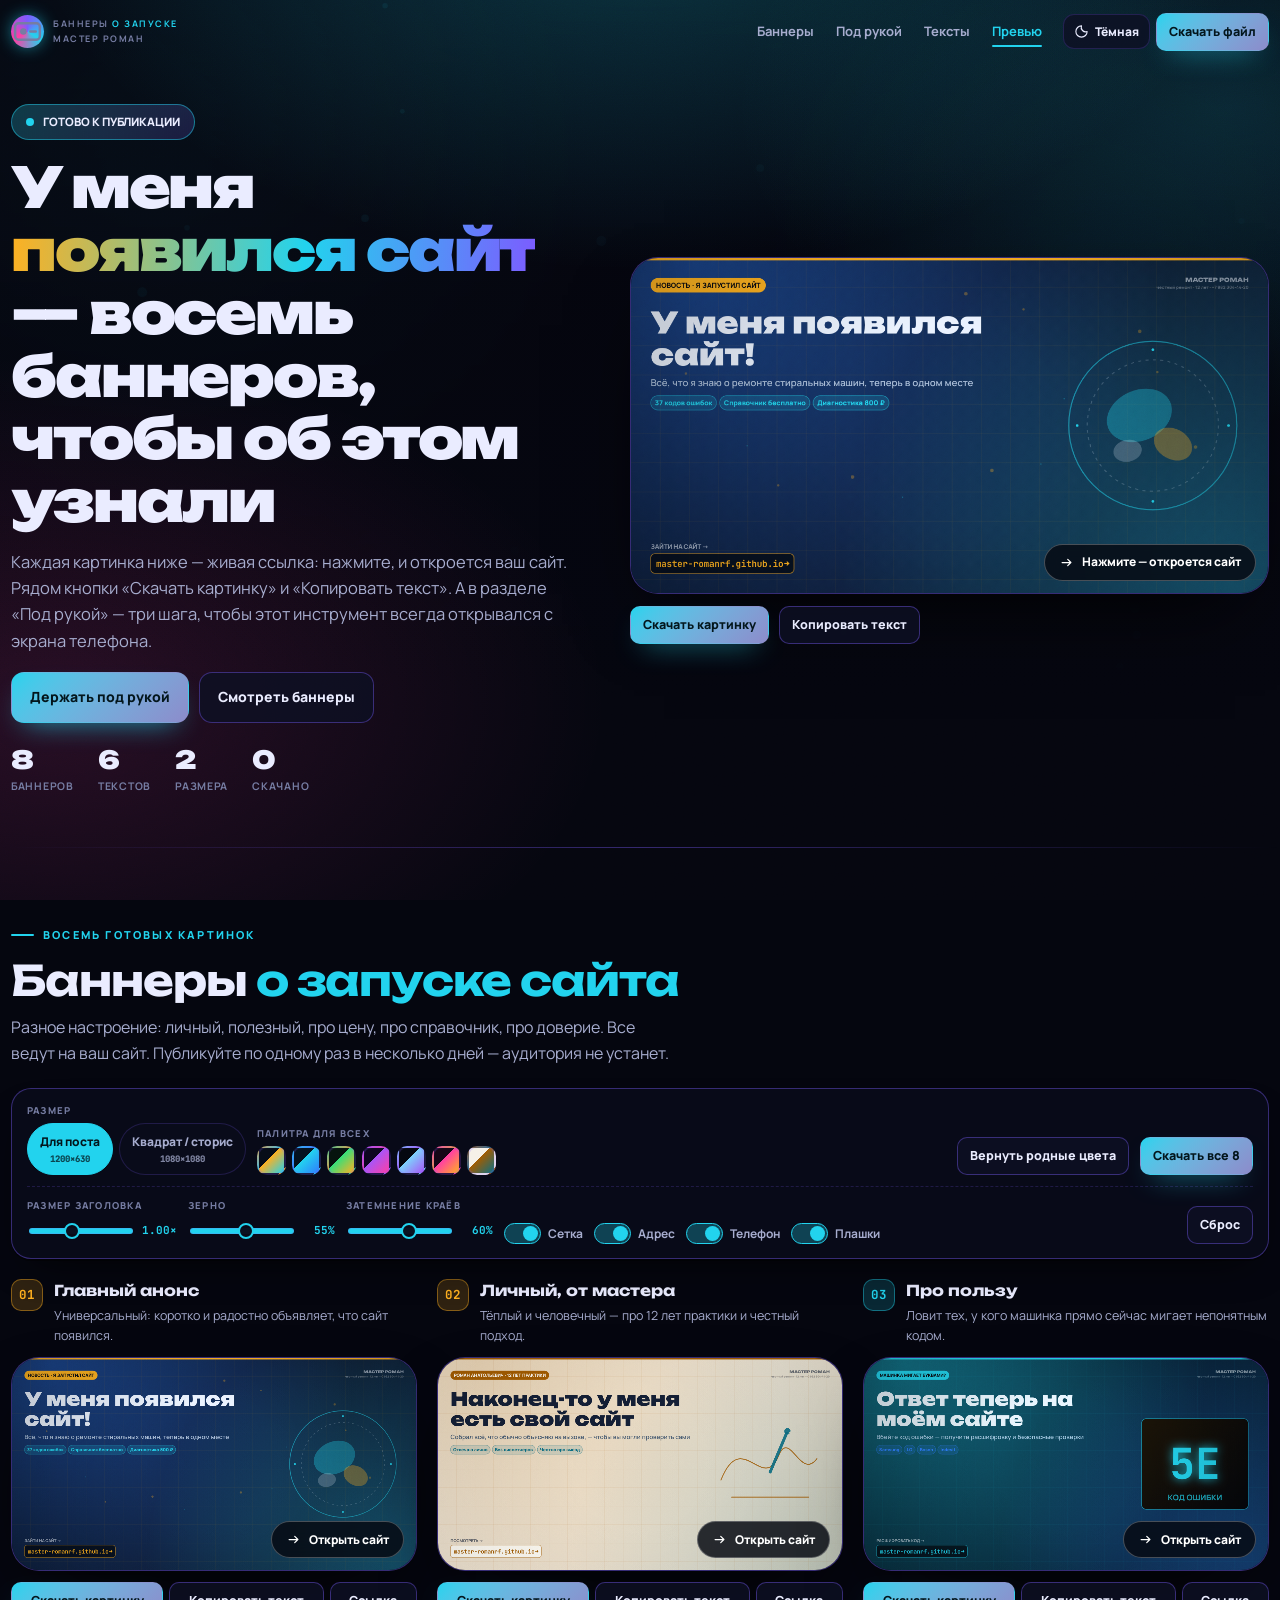
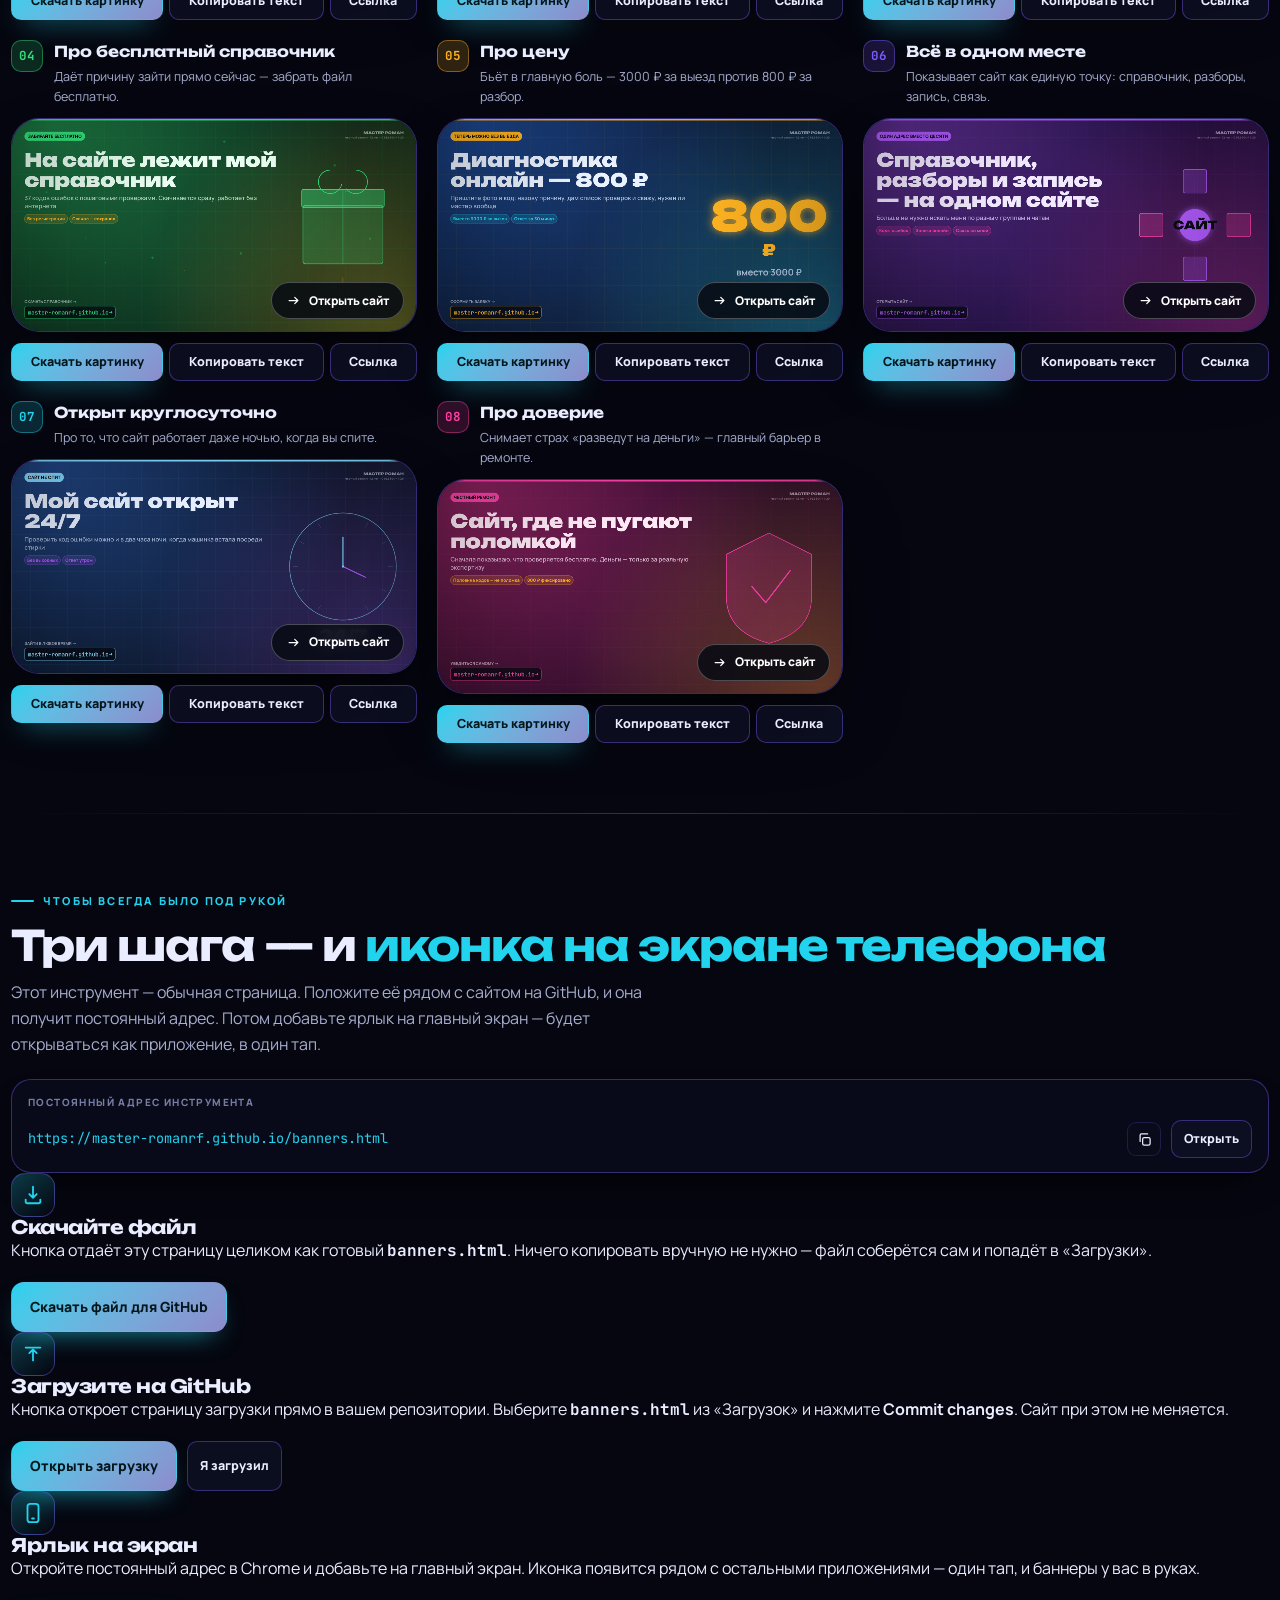
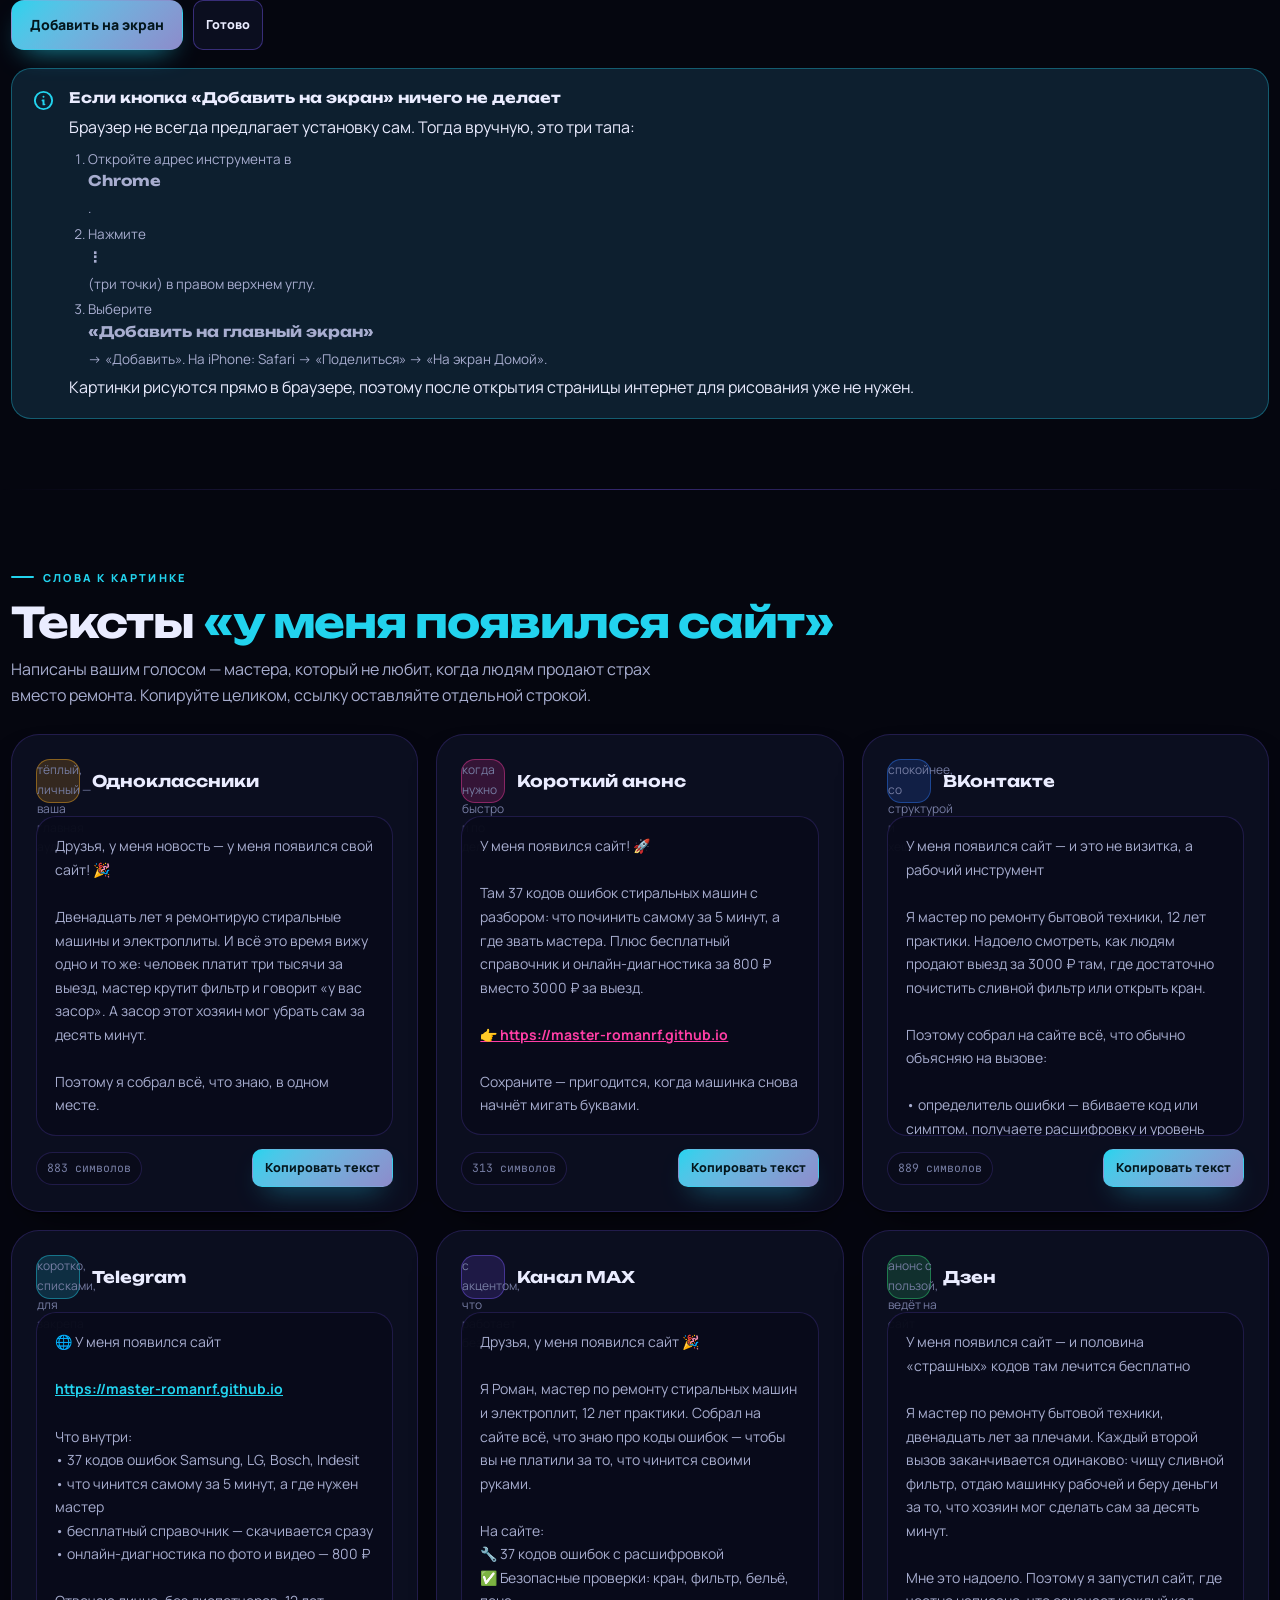
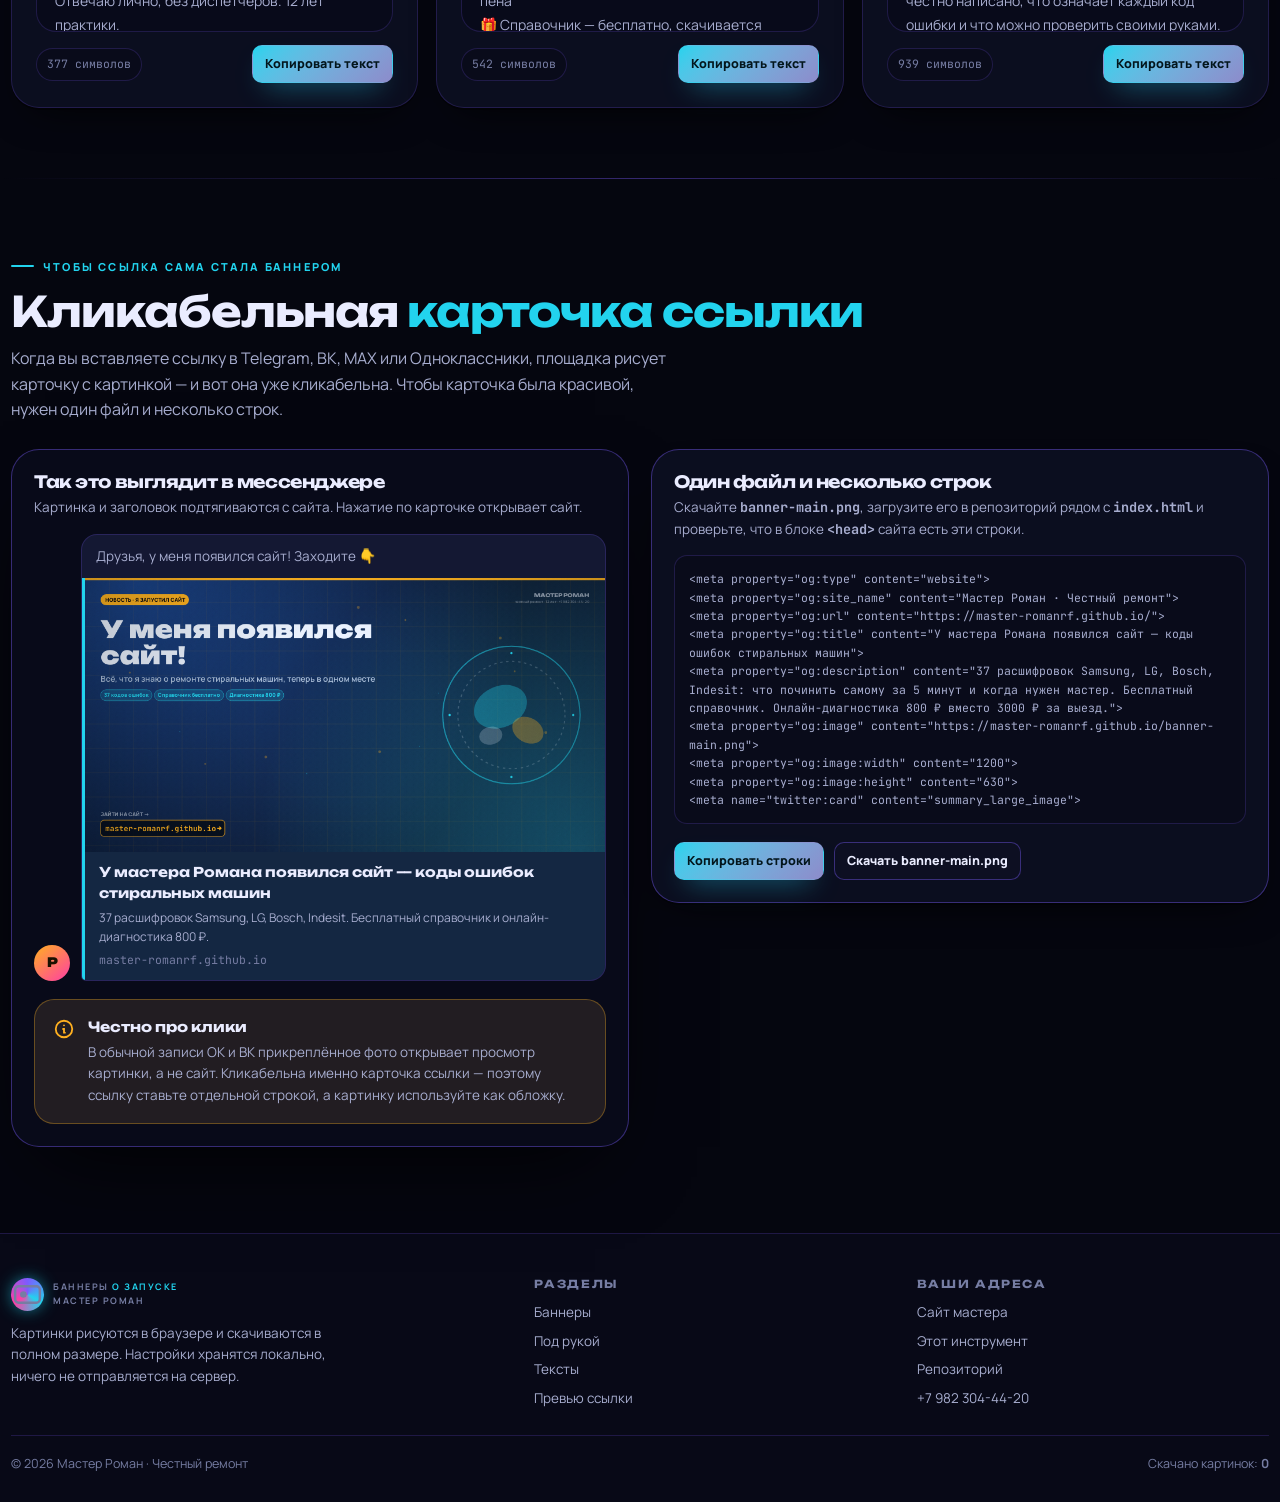
==== maksimka.html @ 8081b40f "Create maksimka.html" ====
<!doctype html>
<html lang="ru" data-theme="dark">
<head>
<meta charset="utf-8">
<meta name="viewport" content="width=device-width,initial-scale=1,viewport-fit=cover">
<title>Максимка · голосовой помощник</title>
<meta name="description" content="Максимка — голосовой помощник с живым шаром. Позовите по имени, задайте вопрос вслух и получите ответ голосом: погода, Wikipedia, расчёты, таймеры и заметки.">
<meta name="theme-color" content="#05060f">
<meta name="mobile-web-app-capable" content="yes">
<meta name="apple-mobile-web-app-capable" content="yes">
<meta name="apple-mobile-web-app-title" content="Максимка">
<link rel="apple-touch-icon" href="data:image/svg+xml,%3Csvg xmlns='http://www.w3.org/2000/svg' viewBox='0 0 180 180'%3E%3Crect width='180' height='180' rx='42' fill='%2305060f'/%3E%3Ccircle cx='90' cy='90' r='46' fill='%237c5cff'/%3E%3Ccircle cx='72' cy='74' r='24' fill='%2322d3ee' opacity='.85'/%3E%3Ccircle cx='108' cy='106' r='22' fill='%23ff3ea5' opacity='.8'/%3E%3C/svg%3E">
<link rel="icon" href="data:image/svg+xml,%3Csvg xmlns='http://www.w3.org/2000/svg' viewBox='0 0 32 32'%3E%3Crect width='32' height='32' rx='8' fill='%2305060f'/%3E%3Ccircle cx='16' cy='16' r='9' fill='%237c5cff'/%3E%3Ccircle cx='13' cy='13' r='4.4' fill='%2322d3ee'/%3E%3Ccircle cx='19.5' cy='19' r='4' fill='%23ff3ea5'/%3E%3C/svg%3E">
<link rel="preconnect" href="https://fonts.googleapis.com"><link rel="preconnect" href="https://fonts.gstatic.com" crossorigin>
<link href="https://fonts.googleapis.com/css2?family=Unbounded:wght@500;700;900&family=Manrope:wght@400;500;600;700;800&family=JetBrains+Mono:wght@400;700&display=swap" rel="stylesheet">
<style>
:root{
--void:#05060f;--deep:#090b1a;--panel:#0e1124;--panel2:#141833;--raise:#1c2145;
--violet:#7c5cff;--cyan:#22d3ee;--magenta:#ff3ea5;--green:#34e07a;--amber:#ffb020;--red:#ff4d5e;--blue:#2f7dff;
--warm:#f5efe6;--cool:#8b93b8;
--bg:var(--void);--bg2:var(--deep);--surface:rgba(14,17,36,.82);--surface2:rgba(9,11,26,.97);--scrim:rgba(3,4,12,.9);
--txt:#eaecff;--txt2:#a7adcf;--txt3:#767da3;--bd:rgba(124,92,255,.2);--bd2:rgba(124,92,255,.4);
--accent:var(--violet);--on:#f2eeff;--ok:var(--green);--warn:var(--amber);--danger:var(--red);--info:var(--cyan);
--nav:64px;--rm:14px;--rl:20px;--rx:28px;
--sh1:0 2px 0 rgba(0,0,0,.4),0 18px 42px -22px #000;--sh2:0 34px 84px -34px #000;
--dsp:'Unbounded','Trebuchet MS',system-ui,sans-serif;--body:'Manrope','Segoe UI',system-ui,sans-serif;--mono:'JetBrains Mono',Consolas,monospace}
[data-theme=light]{--bg:#f5efe6;--bg2:#ece5d8;--surface:rgba(255,253,249,.9);--surface2:#fffdf9;--scrim:rgba(28,20,10,.82);
--txt:#12142c;--txt2:#414766;--txt3:#6e7492;--bd:rgba(60,40,140,.16);--bd2:rgba(60,40,140,.3);
--violet:#5b34d6;--cyan:#067f96;--magenta:#c2168a;--green:#12793f;--amber:#a86400;--red:#c31f36;--blue:#1257d6;--on:#fffdf9;
--sh1:0 2px 0 rgba(120,100,70,.16),0 16px 34px -24px rgba(60,45,25,.5);--sh2:0 28px 68px -34px rgba(60,45,25,.55)}
body[data-zone=amber]{--accent:var(--amber)}body[data-zone=cyan]{--accent:var(--cyan)}
body[data-zone=green]{--accent:var(--green)}body[data-zone=violet]{--accent:var(--violet)}
[data-theme=dark] body[data-zone=cyan]{--on:#03161c}[data-theme=dark] body[data-zone=green]{--on:#04170c}
[data-theme=dark] body[data-zone=violet]{--on:#f5f0ff}
*{box-sizing:border-box}html{-webkit-text-size-adjust:100%}
body{margin:0;background:var(--bg);color:var(--txt);font-family:var(--body);font-size:16px;line-height:1.6;overflow-x:hidden;transition:background .5s,color .35s;scrollbar-color:var(--accent) var(--bg2);scrollbar-width:thin}
body.lock{overflow:hidden}
::selection{background:var(--accent);color:var(--on)}
::-webkit-scrollbar{width:11px;height:11px}::-webkit-scrollbar-track{background:var(--bg2);border-left:1px solid var(--bd)}
::-webkit-scrollbar-thumb{background:linear-gradient(180deg,var(--accent),var(--cyan));border:3px solid var(--bg2);border-radius:99px}
::-webkit-scrollbar-thumb:hover{background:linear-gradient(180deg,var(--magenta),var(--accent))}
h1,h2,h3,h4{font-family:var(--dsp);margin:0;line-height:1.12;letter-spacing:-.025em}p{margin:0}a{color:inherit}button{font:inherit;color:inherit}
:focus-visible{outline:3px solid var(--accent);outline-offset:3px;border-radius:6px}
.skip{position:absolute;left:-9999px;top:0;z-index:300;background:var(--accent);color:var(--on);padding:12px 18px;font-weight:800}.skip:focus{left:0}
#bg{position:fixed;inset:0;width:100%;height:100%;z-index:0;pointer-events:none}
.veil{position:fixed;inset:0;z-index:1;pointer-events:none;transition:background .9s;background:
radial-gradient(1000px 640px at 50% -14%,color-mix(in srgb,var(--accent) 26%,transparent),transparent 62%),
radial-gradient(820px 520px at 96% 12%,color-mix(in srgb,var(--cyan) 15%,transparent),transparent 60%),
radial-gradient(900px 560px at 4% 78%,color-mix(in srgb,var(--magenta) 14%,transparent),transparent 62%),
linear-gradient(180deg,color-mix(in srgb,var(--bg) 80%,transparent),var(--bg) 78%)}
.grain{position:fixed;inset:0;z-index:2;pointer-events:none;opacity:.3;mix-blend-mode:overlay;background-image:url("data:image/svg+xml,%3Csvg xmlns='http://www.w3.org/2000/svg' width='160' height='160'%3E%3Cfilter id='n'%3E%3CfeTurbulence type='fractalNoise' baseFrequency='.9' numOctaves='3'/%3E%3C/filter%3E%3Crect width='160' height='160' filter='url(%23n)' opacity='.5'/%3E%3C/svg%3E")}
[data-theme=light] .grain{opacity:.15;mix-blend-mode:multiply}
.shell{position:relative;z-index:3}
.nav{position:fixed;inset:0 0 auto;height:var(--nav);z-index:60;display:flex;align-items:center;border-bottom:1px solid transparent;transition:.35s}
.nav.stuck{background:color-mix(in srgb,var(--bg) 90%,transparent);backdrop-filter:blur(18px) saturate(150%);-webkit-backdrop-filter:blur(18px);border-bottom-color:var(--bd);box-shadow:0 14px 36px -30px #000}
.nav-in{width:min(1280px,100% - 22px);margin-inline:auto;display:flex;align-items:center;gap:11px}
.logo{display:flex;align-items:center;gap:9px;text-decoration:none;font-family:var(--dsp);font-weight:900;font-size:13.5px;white-space:nowrap}
.lmark{width:33px;height:33px;border-radius:50%;flex:0 0 auto;background:conic-gradient(from 0deg,var(--violet),var(--cyan),var(--magenta),var(--violet));box-shadow:0 0 18px -4px var(--accent);animation:spin 9s linear infinite}
@keyframes spin{to{transform:rotate(360deg)}}
.logo b{color:var(--accent);transition:color .4s}.logo span{display:block;font-family:var(--body);font-size:9px;letter-spacing:.17em;text-transform:uppercase;color:var(--txt3);font-weight:700}
.nlinks{display:flex;gap:2px;margin-left:auto}
.nlinks a{text-decoration:none;font-size:13px;font-weight:700;padding:8px 10px;border-radius:9px;color:var(--txt2);transition:.2s;position:relative}
.nlinks a:hover{color:var(--txt);background:color-mix(in srgb,var(--accent) 14%,transparent)}
.nlinks a.active{color:var(--accent)}
.nlinks a.active::after{content:"";position:absolute;left:10px;right:10px;bottom:3px;height:2px;background:var(--accent);border-radius:2px}
.ntools{display:flex;gap:6px;align-items:center}
.ibtn{display:inline-flex;align-items:center;gap:6px;height:35px;padding:0 10px;border-radius:11px;cursor:pointer;background:var(--surface);border:1px solid var(--bd);font-size:12px;font-weight:800;transition:.2s;white-space:nowrap}
.ibtn:hover{border-color:var(--accent);transform:translateY(-1px)}.ibtn svg{width:15px;height:15px}
.burger{display:none;width:38px;padding:0;justify-content:center}
.burger i{display:block;width:17px;height:2px;background:var(--txt);border-radius:2px;position:relative;transition:.25s}
.burger i::before,.burger i::after{content:"";position:absolute;left:0;width:17px;height:2px;background:var(--txt);border-radius:2px;transition:.25s}
.burger i::before{top:-6px}.burger i::after{top:6px}
.nav.open .burger i{background:transparent}.nav.open .burger i::before{transform:translateY(6px) rotate(45deg)}.nav.open .burger i::after{transform:translateY(-6px) rotate(-45deg)}
#prog{position:absolute;left:0;bottom:-1px;height:2px;width:100%;transform:scaleX(0);transform-origin:0 50%;background:linear-gradient(90deg,var(--violet),var(--cyan),var(--green),var(--amber),var(--magenta))}
.wrap{width:min(1280px,100% - 22px);margin-inline:auto}
section{scroll-margin-top:calc(var(--nav) + 12px);position:relative}.pad{padding:70px 0}
.eyebrow{display:inline-flex;align-items:center;gap:9px;font-size:11px;font-weight:800;letter-spacing:.2em;text-transform:uppercase;color:var(--accent);margin-bottom:13px}
.eyebrow::before{content:"";width:23px;height:2px;background:currentColor;border-radius:2px}
.h2{font-size:clamp(25px,3.9vw,42px)}.h2 em{font-style:normal;color:var(--accent)}
.sub{color:var(--txt2);max-width:66ch;margin-top:11px}
.rule{height:1px;background:linear-gradient(90deg,transparent,var(--bd2),transparent)}
.muted{color:var(--txt2)}.small{font-size:13.5px}.tiny{font-size:12px}.mono{font-family:var(--mono)}
.rv{opacity:0;transform:translateY(22px);transition:opacity .7s cubic-bezier(.2,.7,.2,1) var(--d,0ms),transform .7s cubic-bezier(.2,.7,.2,1) var(--d,0ms)}.rv.shown{opacity:1;transform:none}
.btn{display:inline-flex;align-items:center;justify-content:center;gap:8px;padding:13px 18px;border-radius:13px;font-weight:800;font-size:14px;text-decoration:none;cursor:pointer;border:1px solid transparent;transition:.2s;position:relative;overflow:hidden}
.btn svg{width:16px;height:16px;flex:0 0 auto}
.btn.p{background:linear-gradient(135deg,var(--accent),color-mix(in srgb,var(--accent) 52%,var(--magenta)));color:var(--on);box-shadow:0 12px 28px -14px color-mix(in srgb,var(--accent) 80%,transparent)}
.btn.p:hover{transform:translateY(-2px)}
.btn.p::after{content:"";position:absolute;inset:0;background:linear-gradient(110deg,transparent 22%,rgba(255,255,255,.32),transparent 78%);transform:translateX(-120%)}
.btn.p:hover::after{transform:translateX(120%);transition:transform .7s}
.btn.g{background:var(--surface);border-color:var(--bd2);color:var(--txt)}
.btn.g:hover{border-color:var(--accent);color:var(--accent);transform:translateY(-2px)}
.btn.ok{background:color-mix(in srgb,var(--ok) 15%,transparent);border-color:color-mix(in srgb,var(--ok) 44%,transparent);color:var(--ok)}
.btn.dg{background:color-mix(in srgb,var(--danger) 12%,transparent);border-color:color-mix(in srgb,var(--danger) 40%,transparent);color:var(--danger)}
.btn.t{padding:8px 12px;font-size:12.5px;border-radius:10px}
.brow{display:flex;flex-wrap:wrap;gap:10px;margin-top:18px}
.hero{padding:calc(var(--nav) + 40px) 0 50px}
.spark{display:inline-flex;align-items:center;gap:9px;padding:8px 14px;border-radius:99px;font-size:11.5px;font-weight:800;
background:linear-gradient(120deg,color-mix(in srgb,var(--cyan) 24%,transparent),color-mix(in srgb,var(--violet) 18%,transparent));
border:1px solid color-mix(in srgb,var(--cyan) 48%,transparent);margin-bottom:16px}
.spark i{width:8px;height:8px;border-radius:99px;background:var(--cyan);animation:pulse 2.2s infinite}
@keyframes pulse{0%{box-shadow:0 0 0 0 color-mix(in srgb,var(--cyan) 55%,transparent)}70%{box-shadow:0 0 0 12px transparent}100%{box-shadow:0 0 0 0 transparent}}
h1{font-size:clamp(28px,4.9vw,56px);font-weight:900;letter-spacing:-.038em}
h1 .g{background:linear-gradient(94deg,var(--amber),var(--cyan) 56%,var(--violet));-webkit-background-clip:text;background-clip:text;color:transparent}
.hlead{margin-top:16px;font-size:16.5px;color:var(--txt2);max-width:58ch}
.hstats{display:flex;gap:24px;margin-top:24px;flex-wrap:wrap}
.hstat b{display:block;font-family:var(--dsp);font-size:25px;font-weight:900;line-height:1}
.hstat span{font-size:10.5px;color:var(--txt3);font-weight:700;letter-spacing:.07em;text-transform:uppercase}
.hero-grid{display:grid;grid-template-columns:.95fr 1.05fr;gap:40px;align-items:center}
.bframe{position:relative;border-radius:var(--rx);overflow:hidden;border:1px solid var(--bd2);box-shadow:var(--sh2);background:var(--bg2);line-height:0;cursor:pointer;transition:transform .4s cubic-bezier(.2,.7,.2,1),box-shadow .4s;display:block;width:100%;padding:0}
.bframe canvas{display:block;width:100%;height:auto}
.bframe:hover{transform:translateY(-5px);box-shadow:0 44px 96px -38px color-mix(in srgb,var(--c,var(--accent)) 70%,transparent)}
.bframe::after{content:"";position:absolute;inset:0;background:linear-gradient(120deg,transparent 30%,rgba(255,255,255,.13),transparent 70%);transform:translateX(-130%);pointer-events:none}
.bframe:hover::after{transform:translateX(130%);transition:transform 1s cubic-bezier(.2,.7,.2,1)}
.tap{position:absolute;right:12px;bottom:12px;display:inline-flex;align-items:center;gap:8px;padding:10px 14px;border-radius:99px;background:rgba(6,10,18,.84);border:1px solid rgba(255,255,255,.26);color:#fff;font-family:var(--body);font-size:12px;font-weight:800;line-height:1;backdrop-filter:blur(8px);z-index:2;pointer-events:none}
.tap svg{width:15px;height:15px}
.env{display:flex;gap:13px;align-items:flex-start;margin-top:20px;padding:16px 18px;border-radius:var(--rl);
background:color-mix(in srgb,var(--info) 9%,var(--surface));border:1px solid color-mix(in srgb,var(--info) 34%,transparent)}
.env svg{width:22px;height:22px;color:var(--info);flex:0 0 auto;margin-top:2px}
.env b{display:block;font-family:var(--dsp);font-size:14px;margin-bottom:4px}
.env p{font-size:13px;color:var(--txt2)}
/* PANEL */
.panel{position:sticky;top:calc(var(--nav) + 8px);z-index:25;margin-top:22px;padding:14px 15px;border-radius:var(--rl);
background:color-mix(in srgb,var(--surface2) 95%,transparent);backdrop-filter:blur(16px);-webkit-backdrop-filter:blur(16px);border:1px solid var(--bd2);box-shadow:var(--sh1)}
.prow{display:flex;gap:11px;flex-wrap:wrap;align-items:flex-end}
.prow+.prow{margin-top:11px;padding-top:11px;border-top:1px dashed var(--bd)}
.fld{display:flex;flex-direction:column;gap:5px;min-width:0}
.fld>label{font-size:9.5px;font-weight:800;letter-spacing:.13em;text-transform:uppercase;color:var(--txt3)}
.chips{display:flex;gap:6px;flex-wrap:wrap}
.chip{padding:8px 12px;border-radius:99px;background:var(--bg2);border:1px solid var(--bd);color:var(--txt2);font-size:12px;font-weight:800;cursor:pointer;transition:.2s;white-space:nowrap}
.chip:hover{border-color:var(--accent);color:var(--txt)}
.chip.on{background:var(--accent);border-color:var(--accent);color:var(--on)}
.chip small{display:block;font-family:var(--mono);font-size:9px;opacity:.75}
.pal{width:29px;height:29px;border-radius:10px;border:2px solid var(--bd);cursor:pointer;transition:.2s}
.pal:hover{transform:translateY(-2px)}.pal.on{border-color:var(--txt);box-shadow:0 0 0 3px color-mix(in srgb,var(--accent) 32%,transparent)}
input[type=range]{-webkit-appearance:none;appearance:none;width:104px;height:22px;background:transparent;cursor:pointer}
input[type=range]::-webkit-slider-runnable-track{height:6px;border-radius:99px;background:linear-gradient(90deg,var(--accent),var(--cyan));border:1px solid var(--bd)}
input[type=range]::-webkit-slider-thumb{-webkit-appearance:none;width:16px;height:16px;margin-top:-6px;border-radius:99px;background:var(--surface2);border:2px solid var(--accent)}
input[type=range]::-moz-range-track{height:6px;border-radius:99px;background:linear-gradient(90deg,var(--accent),var(--cyan))}
input[type=range]::-moz-range-thumb{width:14px;height:14px;border-radius:99px;background:var(--surface2);border:2px solid var(--accent)}
.rwrap{display:flex;align-items:center;gap:7px}
.rval{font-family:var(--mono);font-size:11px;font-weight:700;color:var(--accent);min-width:32px;text-align:right}
.tgl{display:inline-flex;align-items:center;gap:7px;font-size:12px;font-weight:700;color:var(--txt2);cursor:pointer;user-select:none;white-space:nowrap}
.tgl input{position:absolute;opacity:0;width:0;height:0}
.track{width:37px;height:21px;border-radius:99px;background:var(--bg2);border:1px solid var(--bd2);position:relative;transition:.22s;flex:0 0 auto}
.track::after{content:"";position:absolute;top:2px;left:2px;width:15px;height:15px;border-radius:99px;background:var(--txt3);transition:.22s}
.tgl input:checked+.track{background:color-mix(in srgb,var(--accent) 28%,transparent);border-color:var(--accent)}
.tgl input:checked+.track::after{transform:translateX(16px);background:var(--accent)}
.tgl input:focus-visible+.track{outline:3px solid var(--accent);outline-offset:3px}
.sp{flex:1 1 auto}
.gal{display:grid;grid-template-columns:repeat(auto-fit,minmax(390px,1fr));gap:20px;margin-top:20px}
.gitem{display:flex;flex-direction:column;gap:11px;animation:gin .55s cubic-bezier(.2,.7,.2,1) both;animation-delay:calc(var(--i,0)*55ms)}
@keyframes gin{from{opacity:0;transform:translateY(18px)}to{opacity:1;transform:none}}
.gmeta{display:flex;align-items:flex-start;gap:11px}
.gnum{width:32px;height:32px;border-radius:10px;display:grid;place-items:center;flex:0 0 auto;font-family:var(--mono);font-size:12.5px;font-weight:700;background:color-mix(in srgb,var(--c) 17%,transparent);border:1px solid color-mix(in srgb,var(--c) 42%,transparent);color:var(--c)}
.gmeta b{font-family:var(--dsp);font-size:15px;display:block}
.gmeta p{font-size:12.5px;color:var(--txt2);margin-top:3px}
.gacts{display:flex;gap:6px;flex-wrap:wrap}.gacts .btn{flex:1 1 auto}
/* SAVE SECTION */
.ways{display:grid;grid-template-columns:repeat(3,1fr);gap:16px;margin-top:26px}
.way{position:relative;padding:24px;border-radius:var(--rx);background:var(--surface);border:1px solid var(--bd2);box-shadow:var(--sh1);overflow:hidden;display:flex;flex-direction:column;gap:11px}
.way::before{content:attr(data-n);position:absolute;right:-4px;top:-26px;font-family:var(--dsp);font-size:96px;font-weight:900;color:color-mix(in srgb,var(--accent) 12%,transparent);line-height:1}
.way.best{border-color:color-mix(in srgb,var(--ok) 48%,transparent);background:color-mix(in srgb,var(--ok) 7%,var(--surface))}
.sico{width:44px;height:44px;border-radius:14px;display:grid;place-items:center;position:relative;background:linear-gradient(145deg,color-mix(in srgb,var(--accent) 26%,transparent),transparent);border:1px solid var(--bd2);color:var(--accent)}
.way.best .sico{color:var(--ok);background:linear-gradient(145deg,color-mix(in srgb,var(--ok) 26%,transparent),transparent)}
.sico svg{width:22px;height:22px}
.way h3{font-size:17px;position:relative}
.way p{font-size:13.5px;color:var(--txt2);position:relative;flex:1}
.way .brow{margin-top:4px;position:relative}
.badge-best{position:absolute;top:14px;right:14px;font-size:9px;font-weight:800;letter-spacing:.1em;padding:4px 9px;border-radius:99px;background:var(--ok);color:#04170c;z-index:2}
.addr{display:flex;align-items:center;gap:10px;padding:14px 16px;border-radius:var(--rl);background:var(--surface2);border:1px solid var(--bd2);box-shadow:var(--sh1);margin-top:22px;flex-wrap:wrap}
.addr code{font-family:var(--mono);font-size:13.5px;color:var(--accent);flex:1 1 200px;word-break:break-all}
.addr .lbl{font-size:10px;font-weight:800;letter-spacing:.14em;text-transform:uppercase;color:var(--txt3);flex:0 0 100%}
.cp{width:34px;height:34px;border-radius:9px;display:grid;place-items:center;background:var(--bg2);border:1px solid var(--bd);cursor:pointer;flex:0 0 auto;transition:.2s}
.cp:hover{border-color:var(--accent);color:var(--accent)}.cp svg{width:15px;height:15px}
.installbox{margin-top:18px;padding:18px 20px;border-radius:var(--rl);background:color-mix(in srgb,var(--info) 8%,var(--surface));border:1px solid color-mix(in srgb,var(--info) 34%,transparent);display:flex;gap:14px;align-items:flex-start}
.installbox svg{width:23px;height:23px;color:var(--info);flex:0 0 auto;margin-top:2px}
.installbox b{display:block;font-family:var(--dsp);font-size:14.5px;margin-bottom:5px}
.installbox ol{margin:8px 0 0;padding-left:19px;font-size:13.5px;color:var(--txt2)}
.installbox li{margin-bottom:4px}
/* TEXTS */
.tgrid{display:grid;grid-template-columns:repeat(auto-fit,minmax(360px,1fr));gap:18px;margin-top:26px}
.tcard{padding:24px;border-radius:var(--rx);background:var(--surface);border:1px solid var(--bd);box-shadow:var(--sh1);display:flex;flex-direction:column;gap:13px;transition:.28s}
.tcard:hover{transform:translateY(-4px);border-color:var(--c)}
.thead{display:flex;align-items:center;gap:12px}
.tico{width:44px;height:44px;border-radius:14px;display:grid;place-items:center;flex:0 0 auto;background:color-mix(in srgb,var(--c) 17%,transparent);border:1px solid color-mix(in srgb,var(--c) 42%,transparent);color:var(--c)}
.tico svg{width:21px;height:21px}
.thead b{font-family:var(--dsp);font-size:16px;display:block}.thead span{font-size:12px;color:var(--txt3)}
.tbody{padding:17px 18px;border-radius:var(--rl);background:var(--surface2);border:1px solid var(--bd);font-size:14px;line-height:1.68;white-space:pre-wrap;color:var(--txt2);max-height:320px;overflow:auto;scrollbar-color:var(--c) var(--bg2)}
.tbody a{color:var(--c);font-weight:700;word-break:break-all}
.tfoot{display:flex;align-items:center;gap:8px;flex-wrap:wrap;margin-top:auto}
.cnt{font-family:var(--mono);font-size:11.5px;color:var(--txt3);padding:6px 10px;border-radius:99px;background:var(--bg2);border:1px solid var(--bd)}
.c-ok{--c:var(--amber)}.c-vk{--c:var(--blue)}.c-tg{--c:var(--cyan)}.c-mx{--c:var(--violet)}.c-dz{--c:var(--green)}.c-sh{--c:var(--magenta)}
.pgrid{display:grid;grid-template-columns:1fr 1fr;gap:22px;margin-top:26px;align-items:start}
.mock,.codebox{padding:22px;border-radius:var(--rx);background:var(--surface2);border:1px solid var(--bd2);box-shadow:var(--sh2)}
.codebox{background:var(--surface);box-shadow:var(--sh1)}
.mock h3,.codebox h3{font-size:17px;margin-bottom:6px}
.mock>p,.codebox>p{font-size:13.5px;color:var(--txt2);margin-bottom:15px}
.msg{display:flex;gap:11px;align-items:flex-end}
.mava{width:36px;height:36px;border-radius:50%;flex:0 0 auto;background:linear-gradient(140deg,var(--amber),var(--magenta));display:grid;place-items:center;font-family:var(--dsp);font-weight:900;font-size:13px;color:#1a1000}
.bubble{max-width:100%;border-radius:16px 16px 16px 5px;background:var(--panel2);border:1px solid var(--bd);overflow:hidden}
[data-theme=light] .bubble{background:#fff}
.btxt{padding:11px 14px;font-size:13.5px;color:var(--txt2)}
.lcard{display:block;text-decoration:none;border-left:3px solid var(--accent);background:color-mix(in srgb,var(--accent) 8%,transparent)}
.lcard canvas{display:block;width:100%;height:auto}
.lmeta{padding:10px 14px}
.lmeta b{display:block;font-size:13.5px;font-family:var(--dsp)}
.lmeta span{display:block;font-size:12px;color:var(--txt2);margin-top:3px}
.lmeta em{display:block;font-style:normal;font-size:11.5px;color:var(--txt3);margin-top:5px;font-family:var(--mono)}
pre{margin:0;background:var(--bg2);border:1px solid var(--bd);border-radius:13px;padding:14px;font-family:var(--mono);font-size:11.5px;color:var(--txt2);overflow:auto;max-height:280px;white-space:pre-wrap;word-break:break-word;scrollbar-color:var(--accent) var(--bg2)}
.note{margin-top:18px;padding:16px 18px;border-radius:var(--rl);display:flex;gap:13px;align-items:flex-start;font-size:13.5px;color:var(--txt2);background:color-mix(in srgb,var(--warn) 9%,var(--surface));border:1px solid color-mix(in srgb,var(--warn) 32%,transparent)}
.note svg{width:22px;height:22px;color:var(--warn);flex:0 0 auto;margin-top:2px}
.note b{color:var(--txt);display:block;margin-bottom:4px;font-family:var(--dsp);font-size:14px}
footer{border-top:1px solid var(--bd);background:color-mix(in srgb,var(--bg2) 80%,transparent);padding:44px 0 28px;margin-top:16px}
.fgrid{display:grid;grid-template-columns:1.4fr 1fr 1fr;gap:30px}
.fgrid h4{font-size:11px;letter-spacing:.15em;text-transform:uppercase;color:var(--txt3);margin-bottom:12px}
.fl{display:grid;gap:7px}.fl a{font-size:13.5px;color:var(--txt2);text-decoration:none;transition:.2s}.fl a:hover{color:var(--accent)}
.cbar{display:flex;justify-content:space-between;gap:14px;flex-wrap:wrap;margin-top:26px;padding-top:18px;border-top:1px solid var(--bd);font-size:12.5px;color:var(--txt3)}
#toasts{position:fixed;left:14px;right:14px;bottom:14px;z-index:160;display:grid;gap:8px;justify-items:center;pointer-events:none}
.toast{display:flex;align-items:center;gap:10px;padding:12px 15px;border-radius:13px;font-size:13px;font-weight:700;background:var(--surface2);border:1px solid var(--bd2);box-shadow:var(--sh2);opacity:0;transform:translateY(12px);transition:.3s cubic-bezier(.2,.8,.2,1);max-width:520px;pointer-events:auto}
.toast.in{opacity:1;transform:none}
.tdot{width:8px;height:8px;border-radius:99px;background:var(--ok);flex:0 0 auto;box-shadow:0 0 0 4px color-mix(in srgb,var(--ok) 20%,transparent)}
.tmsg{flex:1}
@media(max-width:1080px){.hero-grid,.pgrid{grid-template-columns:1fr}.hero-grid .bwrap{order:-1}.ways{grid-template-columns:1fr}.fgrid{grid-template-columns:1fr 1fr}}
@media(max-width:860px){.nlinks{position:fixed;top:var(--nav);left:0;right:0;flex-direction:column;gap:2px;padding:12px 14px 18px;background:color-mix(in srgb,var(--bg) 97%,transparent);backdrop-filter:blur(18px);border-bottom:1px solid var(--bd);transform:translateY(-130%);transition:transform .32s cubic-bezier(.2,.8,.2,1);max-height:calc(100vh - var(--nav));overflow:auto}
.nav.open .nlinks{transform:none}.nlinks a{padding:12px 13px;font-size:15px}.burger{display:inline-flex}.ntools .tl{display:none}.navcta{display:none}.pad{padding:56px 0}.gal{grid-template-columns:1fr}.fgrid{grid-template-columns:1fr}.panel{position:static}}
@media(max-width:520px){.tgrid{grid-template-columns:1fr}.btn{width:100%}.brow .btn,.gacts .btn,.tfoot .btn{width:auto}.gacts .btn{flex:1 1 44%}#toasts{left:12px;right:12px;max-width:none;justify-items:stretch}.hstats{gap:18px}.tap{opacity:1;transform:none;font-size:11.5px;padding:8px 12px}input[type=range]{width:96px}}
@media(prefers-reduced-motion:reduce){*,*::before,*::after{animation-duration:.001ms!important;transition-duration:.001ms!important}.rv{opacity:1;transform:none}.tap{opacity:1;transform:none}}
</style>
</head>
<body data-zone="amber">
<a class="skip" href="#gallery">Перейти к баннерам</a>
<canvas id="bg" aria-hidden="true"></canvas><div class="veil" aria-hidden="true"></div><div class="grain" aria-hidden="true"></div>
<div class="shell">
<header class="nav" id="nav"><div class="nav-in">
  <a class="logo" href="#top"><span class="lmark"><svg viewBox="0 0 24 24" fill="none"><rect x="3" y="6" width="18" height="12" rx="2.5" stroke="currentColor" stroke-width="1.8"/><circle cx="9" cy="12" r="2.4" fill="currentColor"/><path d="M14 12h4" stroke="currentColor" stroke-width="1.8" stroke-linecap="round"/></svg></span><span>Баннеры <b>о запуске</b><span>мастер роман</span></span></a>
  <nav class="nlinks" id="nlinks" aria-label="Разделы">
    <a href="#gallery">Баннеры</a><a href="#handy">Под рукой</a><a href="#texts">Тексты</a><a href="#preview">Превью</a>
  </nav>
  <div class="ntools">
    <button type="button" class="ibtn js-theme" aria-pressed="false"><svg viewBox="0 0 24 24" fill="none"><path d="M12 3a9 9 0 1 0 9 9 7 7 0 0 1-9-9Z" stroke="currentColor" stroke-width="1.8" stroke-linejoin="round"/></svg><span class="tl">Тёмная</span></button>
    <button type="button" class="btn p t navcta" id="selfTop">Скачать файл</button>
    <button type="button" class="ibtn burger" id="burger" aria-expanded="false" aria-controls="nlinks" aria-label="Меню"><i></i></button>
  </div>
</div><div id="prog"></div></header>

<main id="top">
<section class="hero" data-accent="amber"><div class="wrap hero-grid">
  <div>
    <span class="spark rv"><i></i>ГОТОВО К ПУБЛИКАЦИИ</span>
    <h1 class="rv">У меня <span class="g">появился сайт</span> — восемь баннеров, чтобы об этом узнали</h1>
    <p class="hlead rv">Каждая картинка ниже — живая ссылка: нажмите, и откроется ваш сайт. Рядом кнопки «Скачать картинку» и «Копировать текст». А в разделе «Под рукой» — три шага, чтобы этот инструмент всегда открывался с экрана телефона.</p>
    <div class="brow rv"><a class="btn p" href="#handy">Держать под рукой</a><a class="btn g" href="#gallery">Смотреть баннеры</a></div>
    <div class="hstats rv"><div class="hstat"><b>8</b><span>баннеров</span></div><div class="hstat"><b>6</b><span>текстов</span></div><div class="hstat"><b>2</b><span>размера</span></div><div class="hstat"><b id="dlStat">0</b><span>скачано</span></div></div>
  </div>
  <div class="bwrap rv">
    <a class="bframe" id="heroBanner" href="https://master-romanrf.github.io" target="_blank" rel="noopener" style="--c:var(--amber)" aria-label="Открыть сайт мастера Романа">
      <canvas id="heroCv" width="1200" height="630" role="img" aria-label="Баннер: У меня появился сайт"></canvas>
      <span class="tap"><svg viewBox="0 0 24 24" fill="none"><path d="M5 12h14m0 0-5-5m5 5-5 5" stroke="currentColor" stroke-width="2" stroke-linecap="round" stroke-linejoin="round"/></svg>Нажмите — откроется сайт</span>
    </a>
    <div class="brow" style="margin-top:12px"><button type="button" class="btn p t" id="heroDl">Скачать картинку</button><button type="button" class="btn g t" id="heroTx">Копировать текст</button></div>
  </div>
</div></section>

<div class="rule"></div>

<section id="gallery" class="pad" data-accent="cyan"><div class="wrap">
  <span class="eyebrow rv">Восемь готовых картинок</span>
  <h2 class="h2 rv">Баннеры <em>о запуске сайта</em></h2>
  <p class="sub rv">Разное настроение: личный, полезный, про цену, про справочник, про доверие. Все ведут на ваш сайт. Публикуйте по одному раз в несколько дней — аудитория не устанет.</p>
  <div class="panel rv" role="region" aria-label="Настройки картинок">
    <div class="prow">
      <div class="fld"><label>Размер</label><div class="chips" id="fmtChips"></div></div>
      <div class="fld"><label>Палитра для всех</label><div class="chips" id="palChips"></div></div>
      <span class="sp"></span>
      <button type="button" class="btn g t" id="palAuto">Вернуть родные цвета</button>
      <button type="button" class="btn p t" id="allBtn">Скачать все 8</button>
    </div>
    <div class="prow">
      <div class="fld"><label for="cScale">Размер заголовка</label><div class="rwrap"><input type="range" id="cScale" min="0.8" max="1.3" step="0.02"><span class="rval" id="cScaleV"></span></div></div>
      <div class="fld"><label for="cGrain">Зерно</label><div class="rwrap"><input type="range" id="cGrain" min="0" max="1" step="0.05"><span class="rval" id="cGrainV"></span></div></div>
      <div class="fld"><label for="cVig">Затемнение краёв</label><div class="rwrap"><input type="range" id="cVig" min="0" max="1" step="0.05"><span class="rval" id="cVigV"></span></div></div>
      <label class="tgl"><input type="checkbox" id="cGrid"><span class="track"></span>Сетка</label>
      <label class="tgl"><input type="checkbox" id="cUrl"><span class="track"></span>Адрес</label>
      <label class="tgl"><input type="checkbox" id="cPhone"><span class="track"></span>Телефон</label>
      <label class="tgl"><input type="checkbox" id="cChips"><span class="track"></span>Плашки</label>
      <span class="sp"></span>
      <button type="button" class="btn g t" id="resetCfg">Сброс</button>
    </div>
  </div>
  <div class="gal" id="gal"></div>
</div></section>

<div class="rule"></div>

<section id="handy" class="pad" data-accent="green"><div class="wrap">
  <span class="eyebrow rv">Чтобы всегда было под рукой</span>
  <h2 class="h2 rv">Три шага — и <em>иконка на экране телефона</em></h2>
  <p class="sub rv">Этот инструмент — обычная страница. Положите её рядом с сайтом на GitHub, и она получит постоянный адрес. Потом добавьте ярлык на главный экран — будет открываться как приложение, в один тап.</p>
  <div class="addr rv">
    <span class="lbl">Постоянный адрес инструмента</span>
    <code id="toolAddr">https://master-romanrf.github.io/banners.html</code>
    <button type="button" class="cp" id="copyAddr" aria-label="Скопировать адрес"><svg viewBox="0 0 24 24" fill="none"><rect x="9" y="9" width="12" height="12" rx="2.5" stroke="currentColor" stroke-width="2"/><path d="M5 15V5a2 2 0 0 1 2-2h10" stroke="currentColor" stroke-width="2" stroke-linecap="round"/></svg></button>
    <a class="btn g t" id="openAddr" href="https://master-romanrf.github.io/banners.html" target="_blank" rel="noopener">Открыть</a>
  </div>
  <div class="steps">
    <article class="step rv" data-n="1" id="step1">
      <span class="sico"><svg viewBox="0 0 24 24" fill="none"><path d="M12 3v12m0 0 4-4m-4 4-4-4" stroke="currentColor" stroke-width="2" stroke-linecap="round" stroke-linejoin="round"/><path d="M4 17v2a2 2 0 0 0 2 2h12a2 2 0 0 0 2-2v-2" stroke="currentColor" stroke-width="2" stroke-linecap="round"/></svg></span>
      <h3>Скачайте файл</h3>
      <p>Кнопка отдаёт эту страницу целиком как готовый <b class="mono">banners.html</b>. Ничего копировать вручную не нужно — файл соберётся сам и попадёт в «Загрузки».</p>
      <div class="brow"><button type="button" class="btn p" id="selfBtn">Скачать файл для GitHub</button></div>
    </article>
    <article class="step rv" data-n="2" id="step2">
      <span class="sico"><svg viewBox="0 0 24 24" fill="none"><path d="M12 19V7m0 0-4 4m4-4 4 4" stroke="currentColor" stroke-width="2" stroke-linecap="round" stroke-linejoin="round"/><path d="M4 5h16" stroke="currentColor" stroke-width="2" stroke-linecap="round"/></svg></span>
      <h3>Загрузите на GitHub</h3>
      <p>Кнопка откроет страницу загрузки прямо в вашем репозитории. Выберите <b class="mono">banners.html</b> из «Загрузок» и нажмите <b>Commit changes</b>. Сайт при этом не меняется.</p>
      <div class="brow"><a class="btn p" id="uploadBtn" href="https://github.com/master-romanrf/master-romanrf.github.io/upload/main" target="_blank" rel="noopener">Открыть загрузку</a><button type="button" class="btn g t" id="markUploaded">Я загрузил</button></div>
    </article>
    <article class="step rv" data-n="3" id="step3">
      <span class="sico"><svg viewBox="0 0 24 24" fill="none"><rect x="6" y="2" width="12" height="20" rx="3" stroke="currentColor" stroke-width="2"/><path d="M11 18h2" stroke="currentColor" stroke-width="2" stroke-linecap="round"/></svg></span>
      <h3>Ярлык на экран</h3>
      <p>Откройте постоянный адрес в Chrome и добавьте на главный экран. Иконка появится рядом с остальными приложениями — один тап, и баннеры у вас в руках.</p>
      <div class="brow"><button type="button" class="btn p" id="installBtn">Добавить на экран</button><button type="button" class="btn g t" id="markInstalled">Готово</button></div>
    </article>
  </div>
  <div class="installbox rv">
    <svg viewBox="0 0 24 24" fill="none"><circle cx="12" cy="12" r="9" stroke="currentColor" stroke-width="2"/><path d="M12 8h.01M11 12h1v4h1" stroke="currentColor" stroke-width="2" stroke-linecap="round"/></svg>
    <div><b>Если кнопка «Добавить на экран» ничего не делает</b>Браузер не всегда предлагает установку сам. Тогда вручную, это три тапа:
      <ol><li>Откройте адрес инструмента в <b>Chrome</b>.</li><li>Нажмите <b>⋮</b> (три точки) в правом верхнем углу.</li><li>Выберите <b>«Добавить на главный экран»</b> → «Добавить». На iPhone: Safari → «Поделиться» → «На экран Домой».</li></ol>
      Картинки рисуются прямо в браузере, поэтому после открытия страницы интернет для рисования уже не нужен.</div>
  </div>
</div></section>

<div class="rule"></div>

<section id="texts" class="pad" data-accent="violet"><div class="wrap">
  <span class="eyebrow rv">Слова к картинке</span>
  <h2 class="h2 rv">Тексты <em>«у меня появился сайт»</em></h2>
  <p class="sub rv">Написаны вашим голосом — мастера, который не любит, когда людям продают страх вместо ремонта. Копируйте целиком, ссылку оставляйте отдельной строкой.</p>
  <div class="tgrid" id="tgrid"></div>
</div></section>

<div class="rule"></div>

<section id="preview" class="pad" data-accent="cyan"><div class="wrap">
  <span class="eyebrow rv">Чтобы ссылка сама стала баннером</span>
  <h2 class="h2 rv">Кликабельная <em>карточка ссылки</em></h2>
  <p class="sub rv">Когда вы вставляете ссылку в Telegram, ВК, MAX или Одноклассники, площадка рисует карточку с картинкой — и вот она уже кликабельна. Чтобы карточка была красивой, нужен один файл и несколько строк.</p>
  <div class="pgrid">
    <div class="mock rv"><h3>Так это выглядит в мессенджере</h3><p>Картинка и заголовок подтягиваются с сайта. Нажатие по карточке открывает сайт.</p>
      <div class="msg"><span class="mava">Р</span><div class="bubble"><div class="btxt">Друзья, у меня появился сайт! Заходите 👇</div>
        <a class="lcard" href="https://master-romanrf.github.io" target="_blank" rel="noopener"><canvas id="pvCv" width="900" height="473" role="img" aria-label="Превью ссылки"></canvas>
        <div class="lmeta"><b>У мастера Романа появился сайт — коды ошибок стиральных машин</b><span>37 расшифровок Samsung, LG, Bosch, Indesit. Бесплатный справочник и онлайн-диагностика 800 ₽.</span><em>master-romanrf.github.io</em></div></a></div></div>
      <div class="note"><svg viewBox="0 0 24 24" fill="none"><circle cx="12" cy="12" r="9" stroke="currentColor" stroke-width="2"/><path d="M12 8h.01M11 12h1v4h1" stroke="currentColor" stroke-width="2" stroke-linecap="round"/></svg>
        <div><b>Честно про клики</b>В обычной записи ОК и ВК прикреплённое фото открывает просмотр картинки, а не сайт. Кликабельна именно карточка ссылки — поэтому ссылку ставьте отдельной строкой, а картинку используйте как обложку.</div></div>
    </div>
    <div class="codebox rv"><h3>Один файл и несколько строк</h3><p>Скачайте <b class="mono">banner-main.png</b>, загрузите его в репозиторий рядом с <b class="mono">index.html</b> и проверьте, что в блоке <b class="mono">&lt;head&gt;</b> сайта есть эти строки.</p>
      <pre id="ogCode"></pre>
      <div class="brow"><button type="button" class="btn p t" id="copyOg">Копировать строки</button><button type="button" class="btn g t" id="dlOg">Скачать banner-main.png</button></div>
    </div>
  </div>
</div></section>
</main>

<footer><div class="wrap">
  <div class="fgrid">
    <div><a class="logo" href="#top" style="margin-bottom:12px"><span class="lmark"><svg viewBox="0 0 24 24" fill="none"><rect x="3" y="6" width="18" height="12" rx="2.5" stroke="currentColor" stroke-width="1.8"/><circle cx="9" cy="12" r="2.4" fill="currentColor"/></svg></span><span>Баннеры <b>о запуске</b><span>мастер роман</span></span></a>
      <p class="small muted" style="max-width:44ch">Картинки рисуются в браузере и скачиваются в полном размере. Настройки хранятся локально, ничего не отправляется на сервер.</p></div>
    <div><h4>Разделы</h4><div class="fl"><a href="#gallery">Баннеры</a><a href="#handy">Под рукой</a><a href="#texts">Тексты</a><a href="#preview">Превью ссылки</a></div></div>
    <div><h4>Ваши адреса</h4><div class="fl">
      <a href="https://master-romanrf.github.io" target="_blank" rel="noopener">Сайт мастера</a>
      <a href="https://master-romanrf.github.io/banners.html" target="_blank" rel="noopener">Этот инструмент</a>
      <a href="https://github.com/master-romanrf/master-romanrf.github.io" target="_blank" rel="noopener">Репозиторий</a>
      <a href="tel:+79823044420">+7 982 304-44-20</a></div></div>
  </div>
  <div class="cbar"><span>© <span id="yr">2026</span> Мастер Роман · Честный ремонт</span><span>Скачано картинок: <b id="dlN">0</b></span></div>
</div></footer>
</div>
<div id="toasts" aria-live="polite"></div>

<script>
(function(){
"use strict";
var $=function(s,r){return (r||document).querySelector(s)};
var $$=function(s,r){return Array.prototype.slice.call((r||document).querySelectorAll(s))};
var LS={get:function(k,f){try{var v=localStorage.getItem('hb_'+k);return v?JSON.parse(v):f}catch(e){return f}},set:function(k,v){try{localStorage.setItem('hb_'+k,JSON.stringify(v))}catch(e){}}};
var reduced=matchMedia('(prefers-reduced-motion: reduce)').matches,root=document.documentElement;
var SITE='https://master-romanrf.github.io',HOST='master-romanrf.github.io',PHONE='+7 982 304-44-20';
var REPO='https://github.com/master-romanrf/master-romanrf.github.io',UPLOAD=REPO+'/upload/main',TOOL=SITE+'/banners.html';
var F={dsp:"'Unbounded','Trebuchet MS',sans-serif",body:"'Manrope','Segoe UI',sans-serif",mono:"'JetBrains Mono',Consolas,monospace"};
var PAL={
steel:{n:'Сталь',bg:'#070d18',bg2:'#132340',ink:'#eaf2ff',sub:'#a9bdd8',acc:'#ffb020',acc2:'#22d3ee',glow:'#2f7dff',dark:true},
ocean:{n:'Океан',bg:'#04121f',bg2:'#0b2b42',ink:'#e8f6ff',sub:'#9dc4dd',acc:'#22d3ee',acc2:'#2f7dff',glow:'#22d3ee',dark:true},
forest:{n:'Зелёный',bg:'#06140e',bg2:'#0f3323',ink:'#e9fff2',sub:'#a5cdb4',acc:'#34e07a',acc2:'#ffb020',glow:'#34e07a',dark:true},
violet:{n:'Фиолет',bg:'#0d0620',bg2:'#241249',ink:'#f1e9ff',sub:'#b9a5e0',acc:'#a855f7',acc2:'#ff3ea5',glow:'#a855f7',dark:true},
night:{n:'Ночь',bg:'#050810',bg2:'#101a30',ink:'#e6eeff',sub:'#9aaccb',acc:'#7dd3fc',acc2:'#a855f7',glow:'#3b82f6',dark:true},
berry:{n:'Ягодный',bg:'#160617',bg2:'#331033',ink:'#ffeaf6',sub:'#d3a9c6',acc:'#ff3ea5',acc2:'#ffb020',glow:'#ff3ea5',dark:true},
paper:{n:'Бумага',bg:'#f6f1e8',bg2:'#e6dac6',ink:'#141f36',sub:'#4c6076',acc:'#a35c00',acc2:'#0a6f85',glow:'#c07a1a',dark:false}};
var SIZES={wide:[1200,630],square:[1080,1080]};
var BANNERS=[
{id:'main',n:'Главный анонс',about:'Универсальный: коротко и радостно объявляет, что сайт появился.',pal:'steel',motif:'drum',css:'var(--amber)',file:'banner-main.png',
 badge:'НОВОСТЬ · Я ЗАПУСТИЛ САЙТ',title:'У меня появился сайт!',sub:'Всё, что я знаю о ремонте стиральных машин, теперь в одном месте',chips:['37 кодов ошибок','Справочник бесплатно','Диагностика 800 ₽'],cta:'ЗАЙТИ НА САЙТ'},
{id:'personal',n:'Личный, от мастера',about:'Тёплый и человечный — про 12 лет практики и честный подход.',pal:'paper',motif:'sign',css:'var(--amber)',file:'banner-personal.png',
 badge:'РОМАН АНАТОЛЬЕВИЧ · 12 ЛЕТ ПРАКТИКИ',title:'Наконец-то у меня есть свой сайт',sub:'Собрал всё, что обычно объясняю на вызове, — чтобы вы могли проверить сами',chips:['Отвечаю лично','Без диспетчеров','Честно про выезд'],cta:'ПОСМОТРЕТЬ'},
{id:'codes',n:'Про пользу',about:'Ловит тех, у кого машинка прямо сейчас мигает непонятным кодом.',pal:'ocean',motif:'led',css:'var(--cyan)',file:'banner-codes.png',
 badge:'МАШИНКА МИГАЕТ БУКВАМИ?',title:'Ответ теперь на моём сайте',sub:'Вбейте код ошибки — получите расшифровку и безопасные проверки',chips:['Samsung','LG','Bosch','Indesit'],cta:'РАСШИФРОВАТЬ КОД'},
{id:'gift',n:'Про бесплатный справочник',about:'Даёт причину зайти прямо сейчас — забрать файл бесплатно.',pal:'forest',motif:'gift',css:'var(--green)',file:'banner-gift.png',
 badge:'ЗАБИРАЙТЕ БЕСПЛАТНО',title:'На сайте лежит мой справочник',sub:'37 кодов ошибок с пошаговыми проверками. Скачивается сразу, работает без интернета',chips:['Без регистрации','Скачал — сохранил'],cta:'СКАЧАТЬ СПРАВОЧНИК'},
{id:'price',n:'Про цену',about:'Бьёт в главную боль — 3000 ₽ за выезд против 800 ₽ за разбор.',pal:'steel',motif:'price',css:'var(--amber)',file:'banner-price.png',
 badge:'ТЕПЕРЬ МОЖНО БЕЗ ВЫЕЗДА',title:'Диагностика онлайн — 800 ₽',sub:'Пришлите фото и код: назову причину, дам список проверок и скажу, нужен ли мастер вообще',chips:['Вместо 3000 ₽ за вызов','Ответ за 30 минут'],cta:'ОФОРМИТЬ ЗАЯВКУ'},
{id:'hub',n:'Всё в одном месте',about:'Показывает сайт как единую точку: справочник, разборы, запись, связь.',pal:'violet',motif:'hub',css:'var(--violet)',file:'banner-hub.png',
 badge:'ОДИН АДРЕС ВМЕСТО ДЕСЯТИ',title:'Справочник, разборы и запись — на одном сайте',sub:'Больше не нужно искать меня по разным группам и чатам',chips:['Коды ошибок','Заявка онлайн','Связь со мной'],cta:'ОТКРЫТЬ САЙТ'},
{id:'always',n:'Открыт круглосуточно',about:'Про то, что сайт работает даже ночью, когда вы спите.',pal:'night',motif:'clock',css:'var(--cyan)',file:'banner-always.png',
 badge:'САЙТ НЕ СПИТ',title:'Мой сайт открыт 24/7',sub:'Проверить код ошибки можно и в два часа ночи, когда машинка встала посреди стирки',chips:['Без выходных','Ответ утром'],cta:'ЗАЙТИ В ЛЮБОЕ ВРЕМЯ'},
{id:'trust',n:'Про доверие',about:'Снимает страх «разведут на деньги» — главный барьер в ремонте.',pal:'berry',motif:'shield',css:'var(--magenta)',file:'banner-trust.png',
 badge:'ЧЕСТНЫЙ РЕМОНТ',title:'Сайт, где не пугают поломкой',sub:'Сначала показываю, что проверяется бесплатно. Деньги — только за реальную экспертизу',chips:['Половина кодов — не поломка','800 ₽ фиксировано'],cta:'УБЕДИТЬСЯ САМОМУ'}];
var TEXTS=[
{id:'ok',cls:'c-ok',n:'Одноклассники',hint:'тёплый, личный — ваша главная аудитория',
icon:'<circle cx="12" cy="7" r="3.4" stroke="currentColor" stroke-width="1.9"/><path d="M6 13c3.6 2.6 8.4 2.6 12 0M9 20l3-4 3 4" stroke="currentColor" stroke-width="1.9" stroke-linecap="round" stroke-linejoin="round"/>',
text:'Друзья, у меня новость — у меня появился свой сайт! 🎉\n\nДвенадцать лет я ремонтирую стиральные машины и электроплиты. И всё это время вижу одно и то же: человек платит три тысячи за выезд, мастер крутит фильтр и говорит «у вас засор». А засор этот хозяин мог убрать сам за десять минут.\n\nПоэтому я собрал всё, что знаю, в одном месте.\n\nНа сайте:\n🔧 37 кодов ошибок Samsung, LG, Bosch и Indesit — что каждый значит\n✅ Что можно проверить самому за пять минут, а где реально нужен мастер\n🎁 Полный справочник — скачивается бесплатно, работает даже без интернета\n💬 Онлайн-диагностика по фото и видео — 800 ₽ вместо 3000 ₽ за выезд\n\nЗаходите, смотрите, сохраняйте себе:\n'+SITE+'\n\nИ поделитесь с тем, у кого стиралка «глючит» — сэкономите человеку нервы и деньги. 😉\n\nА какой код показывает ваша машинка? Напишите марку и код в комментариях — подскажу прямо здесь.'},
{id:'short',cls:'c-sh',n:'Короткий анонс',hint:'когда нужно быстро и по делу',
icon:'<path d="M13 2 4 14h7l-1 8 9-12h-7Z" stroke="currentColor" stroke-width="1.9" stroke-linejoin="round"/>',
text:'У меня появился сайт! 🚀\n\nТам 37 кодов ошибок стиральных машин с разбором: что починить самому за 5 минут, а где звать мастера. Плюс бесплатный справочник и онлайн-диагностика за 800 ₽ вместо 3000 ₽ за выезд.\n\n👉 '+SITE+'\n\nСохраните — пригодится, когда машинка снова начнёт мигать буквами.'},
{id:'vk',cls:'c-vk',n:'ВКонтакте',hint:'спокойнее, со структурой и хештегами',
icon:'<path d="M4 8c1.5 5 4.5 8 9 8h1v-3c1.5 0 2.8 1.2 3.5 3H20c-.6-2.2-2-3.6-3.3-4.2 1.3-.8 2.5-2.2 3-3.8h-2.4c-.6 1.4-1.7 2.7-3.3 3V8h-3v5c-1.7-.4-3.3-2.4-4-5Z" stroke="currentColor" stroke-width="1.7" stroke-linejoin="round"/>',
text:'У меня появился сайт — и это не визитка, а рабочий инструмент\n\nЯ мастер по ремонту бытовой техники, 12 лет практики. Надоело смотреть, как людям продают выезд за 3000 ₽ там, где достаточно почистить сливной фильтр или открыть кран.\n\nПоэтому собрал на сайте всё, что обычно объясняю на вызове:\n\n• определитель ошибки — вбиваете код или симптом, получаете расшифровку и уровень риска;\n• пошаговые чек-листы: что проверить самому при отключённом питании;\n• честная отметка, где самодеятельность опасна и нужен специалист;\n• бесплатный справочник на 37 кодов — скачивается сразу, работает офлайн;\n• онлайн-диагностика по фото и видео — 800 ₽ фиксированно.\n\nАдрес: '+SITE+'\n\nСначала показываю, что проверяется бесплатно. Деньги беру только за экспертизу — и если случай не мой, говорю прямо.\n\n#ремонтстиральныхмашин #кодыошибок #своимируками #бытоваятехника #мастерроман'},
{id:'tg',cls:'c-tg',n:'Telegram',hint:'коротко, списками, для закрепа',
icon:'<path d="m21 4-3 16-6-4-3 3v-5l9-8-11 6-4-2Z" stroke="currentColor" stroke-width="1.8" stroke-linejoin="round"/>',
text:'🌐 У меня появился сайт\n\n'+SITE+'\n\nЧто внутри:\n• 37 кодов ошибок Samsung, LG, Bosch, Indesit\n• что чинится самому за 5 минут, а где нужен мастер\n• бесплатный справочник — скачивается сразу\n• онлайн-диагностика по фото и видео — 800 ₽\n\nОтвечаю лично, без диспетчеров. 12 лет практики.\n\nСохраните ссылку — пригодится, когда машинка встанет посреди стирки.'},
{id:'mx',cls:'c-mx',n:'Канал MAX',hint:'с акцентом, что работает без VPN',
icon:'<path d="M4 19V5l8 8 8-8v14" stroke="currentColor" stroke-width="2.1" stroke-linecap="round" stroke-linejoin="round"/>',
text:'Друзья, у меня появился сайт 🎉\n\nЯ Роман, мастер по ремонту стиральных машин и электроплит, 12 лет практики. Собрал на сайте всё, что знаю про коды ошибок — чтобы вы не платили за то, что чинится своими руками.\n\nНа сайте:\n🔧 37 кодов ошибок с расшифровкой\n✅ Безопасные проверки: кран, фильтр, бельё, пена\n🎁 Справочник — бесплатно, скачивается сразу\n💬 Онлайн-диагностика по фото и видео — 800 ₽\n\nАдрес: '+SITE+'\n\nСайт открывается без VPN и прокси — как и этот канал. Заходите в любое время, он работает круглосуточно.'},
{id:'dz',cls:'c-dz',n:'Дзен',hint:'анонс с пользой, ведёт на сайт',
icon:'<path d="M12 3c1.6 5.4 3.6 7.4 9 9-5.4 1.6-7.4 3.6-9 9-1.6-5.4-3.6-7.4-9-9 5.4-1.6 7.4-3.6 9-9Z" stroke="currentColor" stroke-width="1.8" stroke-linejoin="round"/>',
text:'У меня появился сайт — и половина «страшных» кодов там лечится бесплатно\n\nЯ мастер по ремонту бытовой техники, двенадцать лет за плечами. Каждый второй вызов заканчивается одинаково: чищу сливной фильтр, отдаю машинку рабочей и беру деньги за то, что хозяин мог сделать сам за десять минут.\n\nМне это надоело. Поэтому я запустил сайт, где честно написано, что означает каждый код ошибки и что можно проверить своими руками.\n\nТам 37 расшифровок для Samsung, LG, Bosch и Indesit. По каждой — безопасные проверки при отключённом питании и отметка, где лезть самому нельзя: электрика, мотор, протечка.\n\nПолный справочник скачивается бесплатно и работает без интернета. А если проверка не помогла — делаю онлайн-диагностику по фото и видео за 800 рублей: называю причину, даю список проверок и честно говорю, нужен ли выезд.\n\nЗабирайте справочник:\n'+SITE+'\n\nКакой код у вас? Напишите марку и код в комментариях — разберу.'}];
var OG='<meta property="og:type" content="website">\n<meta property="og:site_name" content="Мастер Роман · Честный ремонт">\n<meta property="og:url" content="'+SITE+'/">\n<meta property="og:title" content="У мастера Романа появился сайт — коды ошибок стиральных машин">\n<meta property="og:description" content="37 расшифровок Samsung, LG, Bosch, Indesit: что починить самому за 5 минут и когда нужен мастер. Бесплатный справочник. Онлайн-диагностика 800 ₽ вместо 3000 ₽ за выезд.">\n<meta property="og:image" content="'+SITE+'/banner-main.png">\n<meta property="og:image:width" content="1200">\n<meta property="og:image:height" content="630">\n<meta name="twitter:card" content="summary_large_image">';

var DEF={fmt:'wide',pal:'auto',scale:1,grain:.55,vig:.6,grid:true,url:true,phone:true,chips:true};
var cfg=Object.assign({},DEF,LS.get('cfg',{}));
var dlN=LS.get('dl',0),flags=LS.get('flags',{uploaded:false,installed:false});
function save(){LS.set('cfg',cfg);LS.set('dl',dlN);LS.set('flags',flags)}

/* utils */
var tw=$('#toasts');
function toast(m){var el=document.createElement('div');el.className='toast';el.innerHTML='<span class="tdot"></span><span class="tmsg"></span>';
$('.tmsg',el).textContent=m;tw.appendChild(el);requestAnimationFrame(function(){el.classList.add('in')});
setTimeout(function(){el.classList.remove('in');setTimeout(function(){el.remove()},320)},3400)}
function copy(t,m){var ok=function(){toast(m||'Скопировано')};
var fb=function(){var a=document.createElement('textarea');a.value=t;a.style.cssText='position:fixed;opacity:0';document.body.appendChild(a);a.select();try{document.execCommand('copy');ok()}catch(e){toast('Скопируйте вручную')}a.remove()};
if(navigator.clipboard&&isSecureContext)navigator.clipboard.writeText(t).then(ok,fb);else fb()}
function dlBlob(blob,name){var u=URL.createObjectURL(blob),a=document.createElement('a');a.href=u;a.download=name;
document.body.appendChild(a);a.click();a.remove();setTimeout(function(){URL.revokeObjectURL(u)},2000)}
function saveCv(cv,name){cv.toBlob(function(b){if(!b)return toast('Не удалось сохранить картинку');
dlBlob(b,name);dlN++;save();syncDl();toast('Скачано: '+name)},'image/png')}
function syncDl(){$('#dlN').textContent=String(dlN);$('#dlStat').textContent=String(dlN)}
function hexA(h,a){var s=h.replace('#','');var n=parseInt(s.length===3?s.split('').map(function(c){return c+c}).join(''):s,16);
return 'rgba('+((n>>16)&255)+','+((n>>8)&255)+','+(n&255)+','+a+')'}
function rr(c,x,y,w,h,r){r=Math.max(0,Math.min(r,w/2,h/2));c.beginPath();c.moveTo(x+r,y);c.arcTo(x+w,y,x+w,y+h,r);c.arcTo(x+w,y+h,x,y+h,r);c.arcTo(x,y+h,x,y,r);c.arcTo(x,y,x+w,y,r);c.closePath()}
function wrap(c,t,max){var w=String(t||'').split(/\s+/).filter(Boolean),L=[],cur='';
w.forEach(function(x){var s=cur?cur+' '+x:x;if(c.measureText(s).width<=max||!cur)cur=s;else{L.push(cur);cur=x}});if(cur)L.push(cur);return L}
function fit(c,t,max,maxL,base,min,weight,fam){var s=base;
while(s>min){c.font=weight+' '+s+'px '+fam;var l=wrap(c,t,max);if(l.length<=maxL)return{s:s,l:l};s-=2}
c.font=weight+' '+min+'px '+fam;return{s:min,l:wrap(c,t,max).slice(0,maxL)}}
var noiseCv=null,noisePat=null;
function noise(){if(noiseCv)return noiseCv;var n=document.createElement('canvas');n.width=n.height=110;var c=n.getContext('2d');
var d=c.createImageData(110,110);for(var i=0;i<d.data.length;i+=4){var v=175+Math.random()*80|0;d.data[i]=d.data[i+1]=d.data[i+2]=v;d.data[i+3]=255}
c.putImageData(d,0,0);noiseCv=n;return n}

/* motifs */
function motif(c,kind,cx,cy,R,p,u){c.save();
if(kind==='drum'){
 c.strokeStyle=hexA(p.acc2,.55);c.lineWidth=Math.max(2,3.4*u);c.beginPath();c.arc(cx,cy,R,0,6.2832);c.stroke();
 c.strokeStyle=hexA(p.ink,.2);c.lineWidth=Math.max(2,3*u);c.setLineDash([9*u,13*u]);c.beginPath();c.arc(cx,cy,R*.78,0,6.2832);c.stroke();c.setLineDash([]);
 c.fillStyle=hexA(p.acc2,.34);c.beginPath();c.ellipse(cx-R*.16,cy-R*.12,R*.4,R*.3,-.4,0,6.2832);c.fill();
 c.fillStyle=hexA(p.acc,.34);c.beginPath();c.ellipse(cx+R*.24,cy+R*.22,R*.24,R*.18,.5,0,6.2832);c.fill();
 c.fillStyle=hexA(p.ink,.22);c.beginPath();c.ellipse(cx-R*.3,cy+R*.3,R*.17,R*.13,-.2,0,6.2832);c.fill();
 for(var i=0;i<4;i++){var a=i*Math.PI/2;c.fillStyle=p.acc2;c.beginPath();c.arc(cx+Math.cos(a)*R*.9,cy+Math.sin(a)*R*.9,4*u,0,6.2832);c.fill()}}
else if(kind==='led'){var w=R*2,h=R*1.7,x=cx-R,y=cy-h/2;
 var g=c.createLinearGradient(x,y,x+w,y+h);g.addColorStop(0,'#1b1408');g.addColorStop(1,'#05070c');
 c.fillStyle=g;c.strokeStyle=hexA(p.acc,.55);c.lineWidth=Math.max(2,3.2*u);rr(c,x,y,w,h,22*u);c.fill();c.stroke();
 c.textAlign='center';c.font='700 '+(R*.8)+'px '+F.mono;
 c.shadowColor=hexA(p.acc,.9);c.shadowBlur=46*u;c.fillStyle=p.acc;c.fillText('5E',cx,cy+R*.28);c.shadowBlur=0;
 c.font='800 '+(R*.15)+'px '+F.body;c.fillStyle=hexA(p.acc,.7);c.fillText('КОД ОШИБКИ',cx,cy+h*.4);c.textAlign='left'}
else if(kind==='price'){c.textAlign='center';c.font='900 '+(R*.78)+'px '+F.dsp;
 c.shadowColor=hexA(p.acc,.75);c.shadowBlur=42*u;c.fillStyle=p.acc;c.fillText('800',cx,cy+R*.12);c.shadowBlur=0;
 c.font='900 '+(R*.3)+'px '+F.dsp;c.fillText('₽',cx,cy+R*.58);
 c.font='700 '+(R*.17)+'px '+F.body;c.fillStyle=p.sub;c.fillText('вместо 3000 ₽',cx,cy+R*.95);
 c.strokeStyle=hexA(p.sub,.7);c.lineWidth=Math.max(2,2.6*u);var sw=R*.74;
 c.beginPath();c.moveTo(cx-sw/2,cy+R*.88);c.lineTo(cx+sw/2,cy+R*.88);c.stroke();c.textAlign='left'}
else if(kind==='gift'){var gw=R*1.5,gh=R*1.1,gx=cx-gw/2,gy=cy-gh/2+R*.18;
 c.fillStyle=hexA(p.acc,.2);c.strokeStyle=p.acc;c.lineWidth=Math.max(2,3.2*u);rr(c,gx,gy,gw,gh,12*u);c.fill();c.stroke();
 c.fillStyle=hexA(p.acc,.42);rr(c,gx-6*u,gy-R*.3,gw+12*u,R*.34,9*u);c.fill();c.stroke();
 c.lineWidth=Math.max(2,3.6*u);c.beginPath();c.moveTo(cx,gy-R*.3);c.lineTo(cx,gy+gh);c.stroke();
 c.beginPath();c.arc(cx-R*.24,gy-R*.44,R*.22,.2,Math.PI*1.5);c.stroke();
 c.beginPath();c.arc(cx+R*.24,gy-R*.44,R*.22,Math.PI*1.5,Math.PI*2.8);c.stroke();
 c.strokeStyle=p.acc2;c.lineWidth=Math.max(2,3.4*u);c.lineCap='round';
 c.beginPath();c.moveTo(cx,gy+gh+R*.26);c.lineTo(cx,gy+gh+R*.6);c.moveTo(cx-R*.18,gy+gh+R*.42);c.lineTo(cx,gy+gh+R*.62);c.lineTo(cx+R*.18,gy+gh+R*.42);c.stroke();c.lineCap='butt'}
else if(kind==='hub'){var q=[[0,-1],[1,0],[0,1],[-1,0]];
 c.strokeStyle=hexA(p.acc,.5);c.lineWidth=Math.max(2,2.6*u);
 q.forEach(function(v){c.beginPath();c.moveTo(cx,cy);c.lineTo(cx+v[0]*R*.82,cy+v[1]*R*.82);c.stroke()});
 q.forEach(function(v,i){var x=cx+v[0]*R*.82,y=cy+v[1]*R*.82;
  c.fillStyle=hexA(i%2?p.acc2:p.acc,.24);c.strokeStyle=i%2?p.acc2:p.acc;c.lineWidth=Math.max(2,2.6*u);
  rr(c,x-R*.22,y-R*.22,R*.44,R*.44,9*u);c.fill();c.stroke()});
 c.fillStyle=p.acc;c.shadowColor=hexA(p.acc,.8);c.shadowBlur=32*u;c.beginPath();c.arc(cx,cy,R*.3,0,6.2832);c.fill();c.shadowBlur=0;
 c.fillStyle=p.dark?'#0b0d12':'#fffdf9';c.textAlign='center';c.font='900 '+(R*.22)+'px '+F.dsp;c.fillText('САЙТ',cx,cy+R*.08);c.textAlign='left'}
else if(kind==='clock'){c.strokeStyle=hexA(p.acc,.6);c.lineWidth=Math.max(2,3.4*u);c.beginPath();c.arc(cx,cy,R,0,6.2832);c.stroke();
 c.strokeStyle=hexA(p.ink,.2);c.lineWidth=Math.max(1,2*u);
 for(var k=0;k<12;k++){var ak=k*Math.PI/6;c.beginPath();c.moveTo(cx+Math.cos(ak)*R*.84,cy+Math.sin(ak)*R*.84);c.lineTo(cx+Math.cos(ak)*R*.94,cy+Math.sin(ak)*R*.94);c.stroke()}
 c.strokeStyle=p.acc;c.lineWidth=Math.max(3,5*u);c.lineCap='round';c.beginPath();c.moveTo(cx,cy);c.lineTo(cx,cy-R*.55);c.stroke();
 c.strokeStyle=p.acc2;c.beginPath();c.moveTo(cx,cy);c.lineTo(cx+R*.42,cy+R*.2);c.stroke();c.lineCap='butt';
 c.fillStyle=p.acc;c.beginPath();c.arc(cx,cy,5*u,0,6.2832);c.fill();
 c.textAlign='center';c.font='900 '+(R*.3)+'px '+F.dsp;c.fillStyle=p.ink;c.fillText('24/7',cx,cy+R*1.4);c.textAlign='left'}
else if(kind==='shield'){c.beginPath();c.moveTo(cx,cy-R);c.lineTo(cx+R*.8,cy-R*.6);c.lineTo(cx+R*.8,cy+R*.18);
 c.quadraticCurveTo(cx+R*.8,cy+R*.85,cx,cy+R*1.06);c.quadraticCurveTo(cx-R*.8,cy+R*.85,cx-R*.8,cy+R*.18);c.lineTo(cx-R*.8,cy-R*.6);c.closePath();
 c.fillStyle=hexA(p.acc,.18);c.strokeStyle=p.acc;c.lineWidth=Math.max(2,3.4*u);c.fill();c.stroke();
 c.lineWidth=Math.max(3,6*u);c.lineCap='round';c.lineJoin='round';
 c.beginPath();c.moveTo(cx-R*.32,cy);c.lineTo(cx-R*.06,cy+R*.3);c.lineTo(cx+R*.4,cy-R*.3);c.stroke();c.lineCap='butt'}
else if(kind==='sign'){c.strokeStyle=hexA(p.acc,.8);c.lineWidth=Math.max(3,4.6*u);c.lineCap='round';
 c.beginPath();c.moveTo(cx-R*.9,cy+R*.3);c.bezierCurveTo(cx-R*.5,cy-R*.7,cx-R*.1,cy+R*.6,cx+R*.2,cy-R*.2);
 c.bezierCurveTo(cx+R*.4,cy-R*.6,cx+R*.6,cy+R*.3,cx+R*.9,cy-R*.1);c.stroke();
 c.beginPath();c.moveTo(cx-R*.7,cy+R*.62);c.lineTo(cx+R*.75,cy+R*.62);c.stroke();c.lineCap='butt';
 c.save();c.translate(cx+R*.34,cy-R*.6);c.rotate(.4);c.fillStyle=hexA(p.acc2,.9);
 rr(c,-7*u,0,14*u,R*.84,6*u);c.fill();c.beginPath();c.arc(0,-4*u,15*u,.4,Math.PI*2-.4);c.lineTo(6*u,6*u);c.lineTo(-6*u,6*u);c.closePath();c.fill();c.restore()}
c.restore()}

/* draw */
function draw(ctx,W,H,b){
var p=PAL[cfg.pal==='auto'?b.pal:cfg.pal]||PAL.steel;
var u=Math.min(W,H)/1000,tall=H/W>1.05,pad=Math.round(58*u);
ctx.save();ctx.clearRect(0,0,W,H);
var bg=ctx.createLinearGradient(0,0,W,H);bg.addColorStop(0,p.bg);bg.addColorStop(1,p.bg2);ctx.fillStyle=bg;ctx.fillRect(0,0,W,H);
var g=ctx.createRadialGradient(W*.1,H*.02,0,W*.1,H*.02,Math.max(W,H)*.75);
g.addColorStop(0,hexA(p.glow,p.dark?.46:.24));g.addColorStop(1,hexA(p.glow,0));ctx.fillStyle=g;ctx.fillRect(0,0,W,H);
g=ctx.createRadialGradient(W*.95,H*.98,0,W*.95,H*.98,Math.max(W,H)*.62);
g.addColorStop(0,hexA(p.acc2,p.dark?.3:.17));g.addColorStop(1,hexA(p.acc2,0));ctx.fillStyle=g;ctx.fillRect(0,0,W,H);
if(cfg.grid){ctx.strokeStyle=hexA(p.acc,p.dark?.08:.12);ctx.lineWidth=Math.max(1,u);
 var st=Math.round(88*u);for(var x=st;x<W;x+=st){ctx.beginPath();ctx.moveTo(x,0);ctx.lineTo(x,H);ctx.stroke()}
 for(var y=st;y<H;y+=st){ctx.beginPath();ctx.moveTo(0,y);ctx.lineTo(W,y);ctx.stroke()}}
ctx.fillStyle=p.acc;ctx.fillRect(0,0,W,Math.max(4,7*u));
if(b.id==='main'||b.id==='gift'){for(var i=0;i<16;i++){var a=i*2.399,r=Math.max(W,H)*(.18+((i*37)%50)/100*.5);
 var sx=W*.5+Math.cos(a)*r,sy=H*.42+Math.sin(a)*r*.55;
 ctx.fillStyle=hexA(i%3?p.acc:p.acc2,.3);ctx.beginPath();ctx.arc(sx,sy,(2+(i%3)*1.6)*u,0,6.2832);ctx.fill()}}
var hasM=!!b.motif,rightW=hasM&&!tall?Math.round(W*.3):0;
var cw=W-pad*2-rightW-(rightW?Math.round(26*u):0);
var y=pad+Math.round(24*u);
ctx.textAlign='left';ctx.textBaseline='alphabetic';
if(b.badge){var bs=Math.round(20*u);ctx.font='800 '+bs+'px '+F.body;
 var bw=Math.min(ctx.measureText(b.badge).width+Math.round(32*u),cw),bh=Math.round(bs*2.1);
 ctx.fillStyle=p.acc;rr(ctx,pad,y-bs*1.1,bw,bh,bh/2);ctx.fill();
 ctx.fillStyle=p.dark?'#0b0d12':'#fffdf9';ctx.textAlign='center';ctx.fillText(b.badge,pad+bw/2,y+bs*.28,bw-20*u);ctx.textAlign='left';y+=bh+Math.round(28*u)}
var tf=fit(ctx,b.title,cw,tall?4:3,(tall?96:88)*u*cfg.scale,(tall?46:44)*u,'900',F.dsp);
ctx.fillStyle=p.ink;ctx.font='900 '+tf.s+'px '+F.dsp;
tf.l.forEach(function(l){ctx.fillText(l,pad,y+tf.s*.82);y+=tf.s*1.07});y+=Math.round(14*u);
if(b.sub){var ss=Math.round((tall?32:29)*u);ctx.font='600 '+ss+'px '+F.body;ctx.fillStyle=p.sub;
 wrap(ctx,b.sub,cw).slice(0,tall?4:3).forEach(function(l){ctx.fillText(l,pad,y+ss*.9);y+=ss*1.34});y+=Math.round(16*u)}
if(cfg.chips&&b.chips){var cs=Math.round(20*u);ctx.font='800 '+cs+'px '+F.body;
 var gx=pad,gy=y,gap=Math.round(9*u),chh=Math.round(cs*2.1);
 b.chips.forEach(function(t){var tw2=ctx.measureText(t).width+Math.round(26*u);
  if(gx+tw2>pad+cw){gx=pad;gy+=chh+gap}
  if(gy+chh>H-pad-Math.round(100*u))return;
  ctx.fillStyle=hexA(p.acc2,p.dark?.15:.13);ctx.strokeStyle=hexA(p.acc2,.5);ctx.lineWidth=Math.max(1,2*u);
  rr(ctx,gx,gy,tw2,chh,chh/2);ctx.fill();ctx.stroke();
  ctx.fillStyle=p.acc2;ctx.textAlign='center';ctx.fillText(t,gx+tw2/2,gy+chh*.66);ctx.textAlign='left';gx+=tw2+gap});
 y=gy+chh+Math.round(16*u)}
if(hasM){if(tall){var R=Math.min(W*.2,(H-y-pad-Math.round(100*u))*.4);if(R>34*u)motif(ctx,b.motif,W/2,y+R+Math.round(8*u),R,p,u)}
 else motif(ctx,b.motif,W-pad-rightW/2,H/2,Math.min(rightW*.44,H*.3),p,u)}
var fy=H-pad;
if(cfg.url){var us=Math.round(27*u);ctx.font='700 '+us+'px '+F.mono;
 var uw=ctx.measureText(HOST).width+Math.round(48*u),uh=Math.round(us*2.15);
 ctx.fillStyle=p.dark?'rgba(5,9,16,.72)':'rgba(255,253,247,.9)';ctx.strokeStyle=hexA(p.acc,.6);ctx.lineWidth=Math.max(1.5,2.4*u);
 rr(ctx,pad,fy-uh,uw,uh,Math.round(13*u));ctx.fill();ctx.stroke();
 ctx.fillStyle=p.acc;ctx.textAlign='center';ctx.fillText(HOST,pad+uw/2-Math.round(8*u),fy-uh*.33);
 var ax=pad+uw-Math.round(20*u),ay=fy-uh/2;
 ctx.strokeStyle=p.acc;ctx.lineWidth=Math.max(2,2.6*u);ctx.lineCap='round';
 ctx.beginPath();ctx.moveTo(ax-7*u,ay);ctx.lineTo(ax+5*u,ay);ctx.moveTo(ax,ay-5*u);ctx.lineTo(ax+5*u,ay);ctx.lineTo(ax,ay+5*u);ctx.stroke();ctx.lineCap='butt';ctx.textAlign='left';
 if(b.cta){ctx.font='800 '+Math.round(19*u)+'px '+F.body;ctx.fillStyle=hexA(p.ink,.62);ctx.fillText(b.cta+' →',pad,fy-uh-Math.round(14*u))}}
ctx.textAlign='right';ctx.font='800 '+Math.round(18*u)+'px '+F.dsp;ctx.fillStyle=hexA(p.ink,.6);
ctx.fillText('МАСТЕР РОМАН',W-pad,pad+Math.round(12*u));
ctx.font='700 '+Math.round(13*u)+'px '+F.body;ctx.fillStyle=hexA(p.ink,.38);
ctx.fillText('честный ремонт · 12 лет'+(cfg.phone?' · '+PHONE:''),W-pad,pad+Math.round(34*u));ctx.textAlign='left';
if(cfg.vig>0){var v=ctx.createRadialGradient(W/2,H/2,Math.min(W,H)*.3,W/2,H/2,Math.max(W,H)*.8);
 v.addColorStop(0,'rgba(0,0,0,0)');v.addColorStop(1,'rgba(0,0,0,'+(p.dark?.55:.18)*cfg.vig+')');ctx.fillStyle=v;ctx.fillRect(0,0,W,H)}
if(cfg.grain>0){if(!noisePat)noisePat=ctx.createPattern(noise(),'repeat');
 ctx.globalAlpha=(p.dark?.11:.07)*cfg.grain;ctx.globalCompositeOperation=p.dark?'overlay':'multiply';
 ctx.fillStyle=noisePat;ctx.fillRect(0,0,W,H);ctx.globalCompositeOperation='source-over';ctx.globalAlpha=1}
ctx.restore()}

/* render */
var gal=$('#gal');
function render(){
var S=SIZES[cfg.fmt],W=S[0],H=S[1];
var hc=$('#heroCv');hc.width=W;hc.height=H;draw(hc.getContext('2d'),W,H,BANNERS[0]);
var pv=$('#pvCv');pv.width=900;pv.height=473;draw(pv.getContext('2d'),900,473,BANNERS[0]);
gal.innerHTML='';
BANNERS.forEach(function(b,i){
 var it=document.createElement('article');it.className='gitem';it.style.setProperty('--i',String(i));it.style.setProperty('--c',b.css);
 it.innerHTML='<div class="gmeta"><span class="gnum">'+String(i+1).padStart(2,'0')+'</span><div><b></b><p></p></div></div>'+
 '<a class="bframe" href="'+SITE+'" target="_blank" rel="noopener" style="--c:'+b.css+'" aria-label="'+b.n+' — открыть сайт">'+
 '<canvas width="'+W+'" height="'+H+'" role="img" aria-label="'+b.title+'"></canvas>'+
 '<span class="tap"><svg viewBox="0 0 24 24" fill="none"><path d="M5 12h14m0 0-5-5m5 5-5 5" stroke="currentColor" stroke-width="2" stroke-linecap="round" stroke-linejoin="round"/></svg>Открыть сайт</span></a>'+
 '<div class="gacts"><button type="button" class="btn p t js-dl">Скачать картинку</button><button type="button" class="btn g t js-tx">Копировать текст</button><button type="button" class="btn g t js-lk">Ссылка</button></div>';
 $('.gmeta b',it).textContent=b.n;$('.gmeta p',it).textContent=b.about;
 var cv=$('canvas',it);draw(cv.getContext('2d'),W,H,b);
 $('.js-dl',it).onclick=function(){saveCv(cv,b.file)};
 $('.js-tx',it).onclick=function(){var t=TEXTS[i%TEXTS.length];copy(t.text,'Текст «'+t.n+'» скопирован')};
 $('.js-lk',it).onclick=function(){copy(SITE,'Ссылка на сайт скопирована')};
 gal.appendChild(it)});
syncPanel()}
function pack(){var S=SIZES[cfg.fmt],W=S[0],H=S[1];var tmp=document.createElement('canvas');toast('Готовлю 8 картинок…');
BANNERS.forEach(function(b,i){setTimeout(function(){tmp.width=W;tmp.height=H;draw(tmp.getContext('2d'),W,H,b);saveCv(tmp,b.file)},i*650)})}

/* panel */
var fw=$('#fmtChips');
Object.keys(SIZES).forEach(function(k){var b=document.createElement('button');b.type='button';b.className='chip';b.dataset.fmt=k;
b.innerHTML=(k==='wide'?'Для поста':'Квадрат / сторис')+'<small>'+SIZES[k][0]+'×'+SIZES[k][1]+'</small>';
b.onclick=function(){cfg.fmt=k;save();render()};fw.appendChild(b)});
var pw=$('#palChips');
Object.keys(PAL).forEach(function(k){var p=PAL[k];var b=document.createElement('button');b.type='button';b.className='pal';b.dataset.pal=k;
b.title=p.n;b.setAttribute('aria-label','Палитра '+p.n);b.style.background='linear-gradient(135deg,'+p.bg+' 40%,'+p.acc+' 41%,'+p.acc2+')';
b.onclick=function(){cfg.pal=k;save();render()};pw.appendChild(b)});
function syncPanel(){
$$('.chip',fw).forEach(function(b){var on=b.dataset.fmt===cfg.fmt;b.classList.toggle('on',on);b.setAttribute('aria-pressed',String(on))});
$$('.pal',pw).forEach(function(b){var on=b.dataset.pal===cfg.pal;b.classList.toggle('on',on);b.setAttribute('aria-pressed',String(on))});
$('#cScale').value=cfg.scale;$('#cScaleV').textContent=(+cfg.scale).toFixed(2)+'×';
$('#cGrain').value=cfg.grain;$('#cGrainV').textContent=Math.round(cfg.grain*100)+'%';
$('#cVig').value=cfg.vig;$('#cVigV').textContent=Math.round(cfg.vig*100)+'%';
$('#cGrid').checked=cfg.grid;$('#cUrl').checked=cfg.url;$('#cPhone').checked=cfg.phone;$('#cChips').checked=cfg.chips}
['cScale','cGrain','cVig'].forEach(function(id){$('#'+id).oninput=function(e){cfg[id.slice(1).toLowerCase()]=+e.target.value;save();render()}});
[['cGrid','grid'],['cUrl','url'],['cPhone','phone'],['cChips','chips']].forEach(function(p){$('#'+p[0]).onchange=function(e){cfg[p[1]]=e.target.checked;save();render()}});
$('#palAuto').onclick=function(){cfg.pal='auto';save();render();toast('Каждый баннер в своих цветах')};
$('#resetCfg').onclick=function(){Object.assign(cfg,DEF);save();render();toast('Настройки сброшены')};
$('#allBtn').onclick=pack;
$('#heroDl').onclick=function(){saveCv($('#heroCv'),BANNERS[0].file)};
$('#heroTx').onclick=function(){copy(TEXTS[0].text,'Текст для Одноклассников скопирован')};

/* handy */
function selfDownload(){
var clone=document.documentElement.cloneNode(true);
clone.querySelectorAll('#toasts > *').forEach(function(n){n.remove()});
var mf=clone.querySelector('link[rel=manifest]');if(mf)mf.remove();
var hb=clone.querySelector('#heroBanner');if(hb)hb.removeAttribute('style');
clone.querySelectorAll('.nav').forEach(function(n){n.classList.remove('open','stuck')});
var pr=clone.querySelector('#prog');if(pr)pr.removeAttribute('style');
clone.querySelectorAll('canvas').forEach(function(c){var x=c.getContext('2d');if(x)x.clearRect(0,0,c.width,c.height)});
var html='<!doctype html>\n'+clone.outerHTML;
dlBlob(new Blob([html],{type:'text/html;charset=utf-8'}),'banners.html');
toast('Скачан banners.html — загрузите его на GitHub');
$('#step1').classList.add('done')}
$('#selfBtn').onclick=selfDownload;$('#selfTop').onclick=selfDownload;
$('#copyAddr').onclick=function(){copy(TOOL,'Адрес инструмента скопирован')};
$('#markUploaded').onclick=function(){flags.uploaded=true;save();syncFlags();toast('Отмечено: файл загружен')};
$('#markInstalled').onclick=function(){flags.installed=true;save();syncFlags();toast('Отмечено: ярлык добавлен')};
function syncFlags(){$('#step2').classList.toggle('done',flags.uploaded);$('#step3').classList.toggle('done',flags.installed);
$('#markUploaded').textContent=flags.uploaded?'Загружено ✓':'Я загрузил';
$('#markInstalled').textContent=flags.installed?'Готово ✓':'Готово'}
var deferred=null;
addEventListener('beforeinstallprompt',function(e){e.preventDefault();deferred=e;$('#installBtn').textContent='Установить приложение'});
$('#installBtn').onclick=async function(){
if(deferred){try{deferred.prompt();var r=await deferred.userChoice;
 if(r&&r.outcome==='accepted'){flags.installed=true;save();syncFlags();toast('Приложение добавлено на экран')}
 else toast('Установка отменена — можно добавить через меню ⋮');deferred=null}catch(err){toast('Откройте меню ⋮ → «Добавить на главный экран»')}}
else{copy(TOOL,'Адрес скопирован. Откройте его в Chrome → ⋮ → «Добавить на главный экран»');
 document.querySelector('.installbox').scrollIntoView({block:'center',behavior:reduced?'auto':'smooth'})}};
addEventListener('appinstalled',function(){flags.installed=true;save();syncFlags();toast('Готово — иконка на экране')});

/* texts */
var tgrid=$('#tgrid');
TEXTS.forEach(function(t){var card=document.createElement('article');card.className='tcard '+t.cls;
card.innerHTML='<div class="thead"><span class="tico"><svg viewBox="0 0 24 24" fill="none">'+t.icon+'</svg></span><div><b></b><span></span></div></div>'+
'<div class="tbody"></div><div class="tfoot"><span class="cnt"></span><span class="sp"></span><button type="button" class="btn p t js-c">Копировать текст</button></div>';
$('.thead b',card).textContent=t.n;$('.thead span',card).textContent=t.hint;
var body=$('.tbody',card);
t.text.split('\n').forEach(function(line){
 if(line.indexOf('https://')>=0){var a=document.createElement('a');a.href=SITE;a.target='_blank';a.rel='noopener';a.textContent=line;body.appendChild(a)}
 else{var s=document.createElement('span');s.textContent=line;body.appendChild(s)}
 body.appendChild(document.createTextNode('\n'))});
$('.cnt',card).textContent=t.text.length+' символов';
$('.js-c',card).onclick=function(){copy(t.text,'Текст «'+t.n+'» скопирован — вставляйте в пост')};
tgrid.appendChild(card)});
$('#ogCode').textContent=OG;
$('#copyOg').onclick=function(){copy(OG,'Строки для карточки ссылки скопированы')};
$('#dlOg').onclick=function(){var c=document.createElement('canvas');c.width=1200;c.height=630;
var keep=Object.assign({},cfg);Object.assign(cfg,{fmt:'wide',pal:'auto',scale:1,grain:.55,vig:.6,grid:true,url:true,phone:true,chips:true});
draw(c.getContext('2d'),1200,630,BANNERS[0]);Object.assign(cfg,keep);saveCv(c,'banner-main.png')};

/* theme / nav / bg */
var stT=LS.get('theme',null);if(stT)root.setAttribute('data-theme',stT);
function syncTheme(){var d=root.getAttribute('data-theme')!=='light';
$$('.js-theme').forEach(function(b){b.setAttribute('aria-pressed',String(!d));$('.tl',b).textContent=d?'Тёмная':'Светлая'});
$('meta[name=theme-color]').setAttribute('content',d?'#070d18':'#f4ede3')}
$$('.js-theme').forEach(function(b){b.onclick=function(){var n=root.getAttribute('data-theme')==='light'?'dark':'light';root.setAttribute('data-theme',n);LS.set('theme',n);syncTheme();paint()}});
syncTheme();
var nav=$('#nav'),prog=$('#prog');
$('#burger').onclick=function(){var o=nav.classList.toggle('open');this.setAttribute('aria-expanded',String(o))};
$$('#nlinks a').forEach(function(a){a.addEventListener('click',function(){nav.classList.remove('open');$('#burger').setAttribute('aria-expanded','false')})});
function onScroll(){var y=scrollY||0;nav.classList.toggle('stuck',y>20);
var h=document.documentElement.scrollHeight-innerHeight;prog.style.transform='scaleX('+(h>0?Math.min(1,y/h):0)+')';
if(!reduced&&y<innerHeight*1.2){var b=$('#heroBanner');if(b)b.style.transform='translate3d(0,'+(y*-.03).toFixed(1)+'px,0)'}}
var tk=false;addEventListener('scroll',function(){if(!tk){tk=true;requestAnimationFrame(function(){onScroll();tk=false})}},{passive:true});onScroll();
var lmap={};$$('#nlinks a').forEach(function(a){lmap[a.getAttribute('href').slice(1)]=a});
var so=new IntersectionObserver(function(es){es.forEach(function(e){if(!e.isIntersecting)return;
$$('#nlinks a').forEach(function(a){a.classList.remove('active');a.removeAttribute('aria-current')});
var a=lmap[e.target.id];if(a){a.classList.add('active');a.setAttribute('aria-current','true')}
var z=e.target.getAttribute('data-accent');if(z&&document.body.getAttribute('data-zone')!==z){document.body.setAttribute('data-zone',z);paint()}})},{rootMargin:'-45% 0px -50% 0px'});
$$('main section[id]').forEach(function(s){so.observe(s)});
var ro=new IntersectionObserver(function(es){es.forEach(function(e){if(e.isIntersecting){e.target.classList.add('shown');ro.unobserve(e.target)}})},{threshold:.08,rootMargin:'0px 0px -5% 0px'});
$$('.rv').forEach(function(el,i){el.style.setProperty('--d',(i%6)*70+'ms');ro.observe(el)});
$$('a[href^="#"]').forEach(function(a){a.addEventListener('click',function(e){var h=a.getAttribute('href');
if(h.length>1&&$(h)){e.preventDefault();var el=$(h);scrollTo({top:Math.max(0,el.getBoundingClientRect().top+scrollY-(nav.offsetHeight+12)),behavior:reduced?'auto':'smooth'});history.replaceState(null,'',h)}})});
var bgc=$('#bg'),bx=bgc.getContext('2d'),W=0,H=0,orb=[],pts=[],raf=null;
var Z={amber:[255,176,32],cyan:[34,211,238],green:[52,224,122],violet:[168,85,247]};
function sizeBg(){var d=Math.min(devicePixelRatio||1,1.6);W=bgc.clientWidth;H=bgc.clientHeight;
bgc.width=Math.max(1,W*d|0);bgc.height=Math.max(1,H*d|0);bx.setTransform(d,0,0,d,0,0);
var R=Math.max(W,H);orb=[{x:W*.12,y:H*.18,r:R*.33,dx:.05,dy:.04,c:0},{x:W*.88,y:H*.3,r:R*.28,dx:-.05,dy:.04,c:1},{x:W*.5,y:H*.92,r:R*.35,dx:.04,dy:-.04,c:2}];
var n=W<700?16:30;pts=[];for(var i=0;i<n;i++)pts.push({x:Math.random()*W,y:Math.random()*H,r:1.5+Math.random()*4,v:.15+Math.random()*.5,a:.1+Math.random()*.3,w:Math.random()*6.28})}
function paint(){if(!W||!H)return;var acc=Z[document.body.getAttribute('data-zone')]||Z.amber,light=root.getAttribute('data-theme')==='light';
bx.clearRect(0,0,W,H);var cols=[acc,Z.cyan,Z.violet];
orb.forEach(function(o){var c=cols[o.c],g=bx.createRadialGradient(o.x,o.y,0,o.x,o.y,o.r);
g.addColorStop(0,'rgba('+c[0]+','+c[1]+','+c[2]+','+(light?.13:.22)+')');g.addColorStop(1,'rgba('+c[0]+','+c[1]+','+c[2]+',0)');
bx.fillStyle=g;bx.beginPath();bx.arc(o.x,o.y,o.r,0,6.2832);bx.fill()});
pts.forEach(function(p){var x=p.x+Math.sin(p.w)*12;bx.beginPath();bx.arc(x,p.y,p.r,0,6.2832);
bx.fillStyle='rgba('+acc[0]+','+acc[1]+','+acc[2]+','+(light?p.a*.55:p.a)+')';bx.fill()})}
function loop(){orb.forEach(function(o){o.x+=o.dx;o.y+=o.dy;if(o.x<-o.r*.3||o.x>W+o.r*.3)o.dx*=-1;if(o.y<-o.r*.3||o.y>H+o.r*.3)o.dy*=-1});
pts.forEach(function(p){p.y-=p.v;p.w+=.01;if(p.y<-12){p.y=H+12;p.x=Math.random()*W}});paint();raf=requestAnimationFrame(loop)}
function startBg(){if(raf)cancelAnimationFrame(raf);raf=null;if(!reduced&&!document.hidden)raf=requestAnimationFrame(loop);else paint()}
sizeBg();paint();startBg();var rz;addEventListener('resize',function(){clearTimeout(rz);rz=setTimeout(function(){sizeBg();paint()},160)});
document.addEventListener('visibilitychange',function(){if(document.hidden){if(raf)cancelAnimationFrame(raf);raf=null}else startBg()});

/* boot */
$('#yr').textContent=String(new Date().getFullYear());
$('#toolAddr').textContent=TOOL;$('#openAddr').href=TOOL;$('#uploadBtn').href=UPLOAD;
syncDl();syncFlags();
function boot(){render()}
if(document.fonts&&document.fonts.ready){document.fonts.ready.then(boot).catch(boot);setTimeout(boot,1400)}else boot();
if(location.hash&&$(location.hash))setTimeout(function(){go(location.hash)},250);
})();
</script>
</body>
                                                                                                                                                                                     </html>
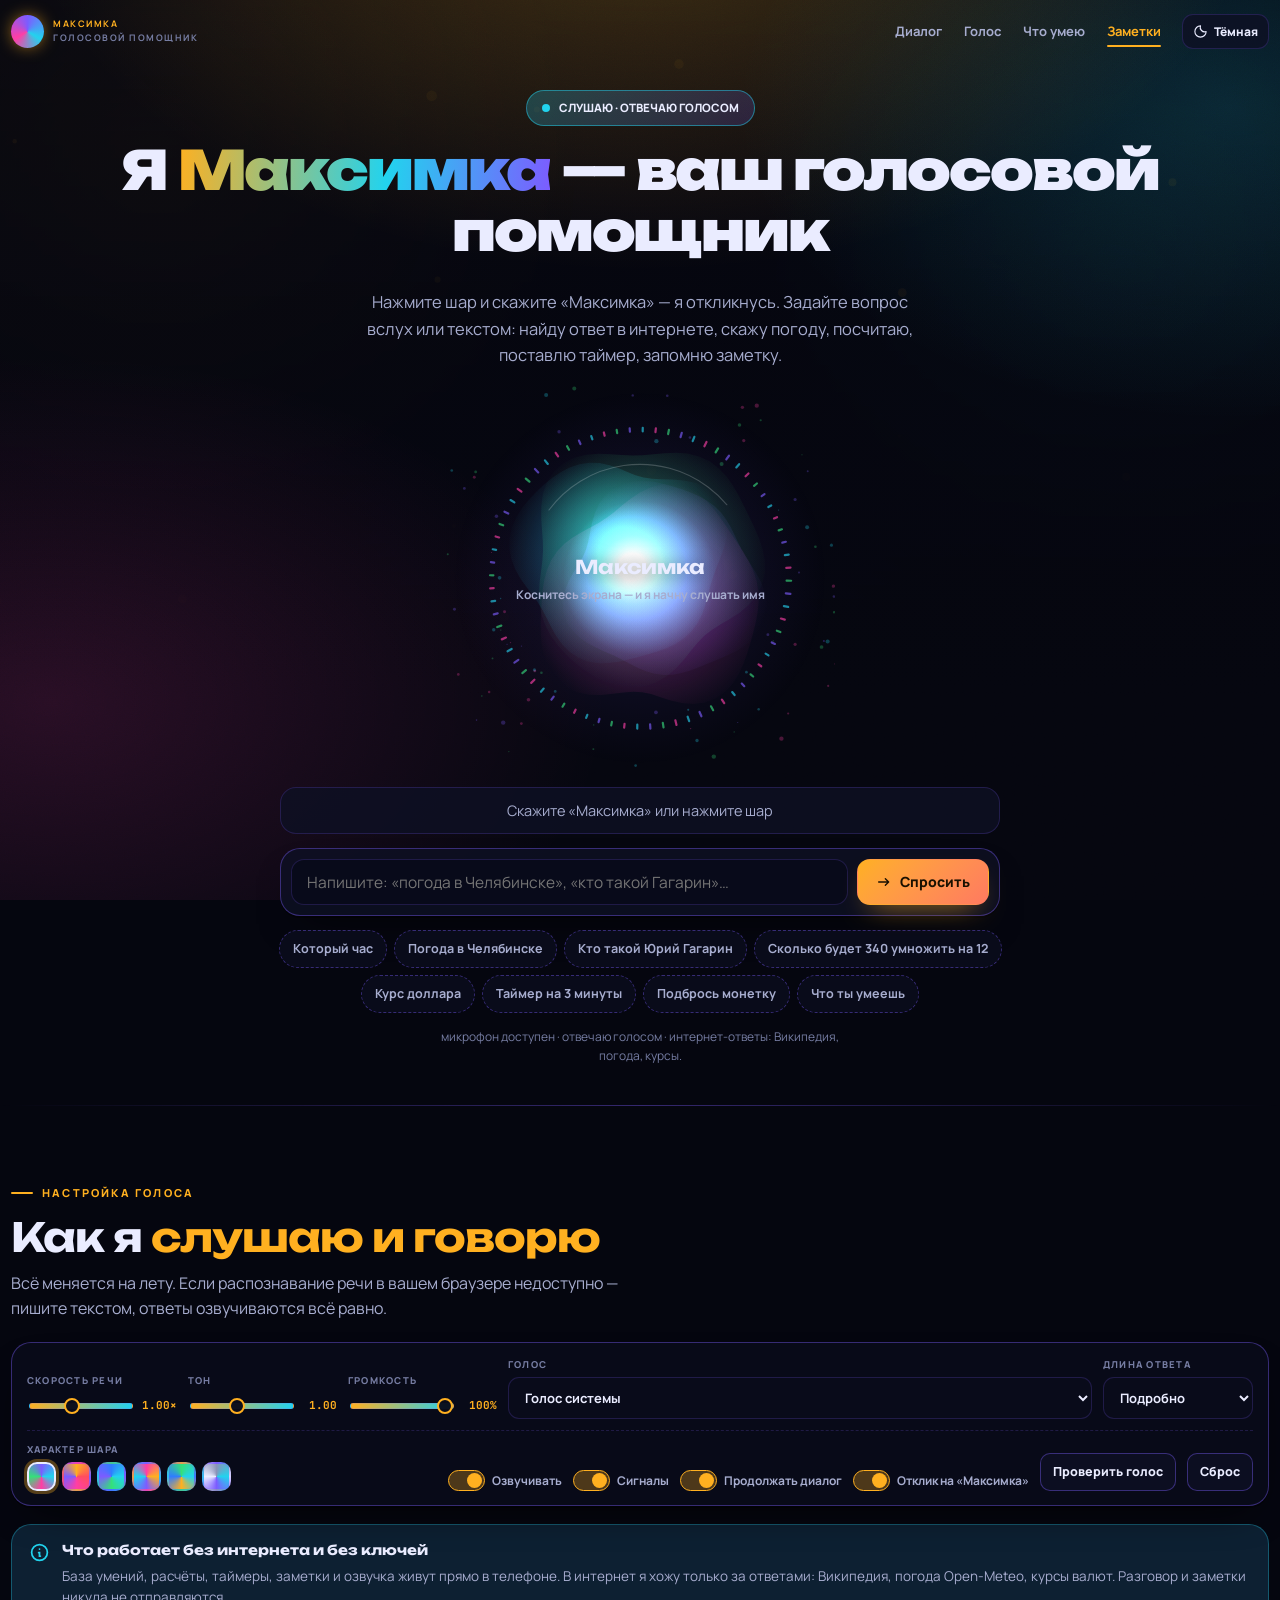
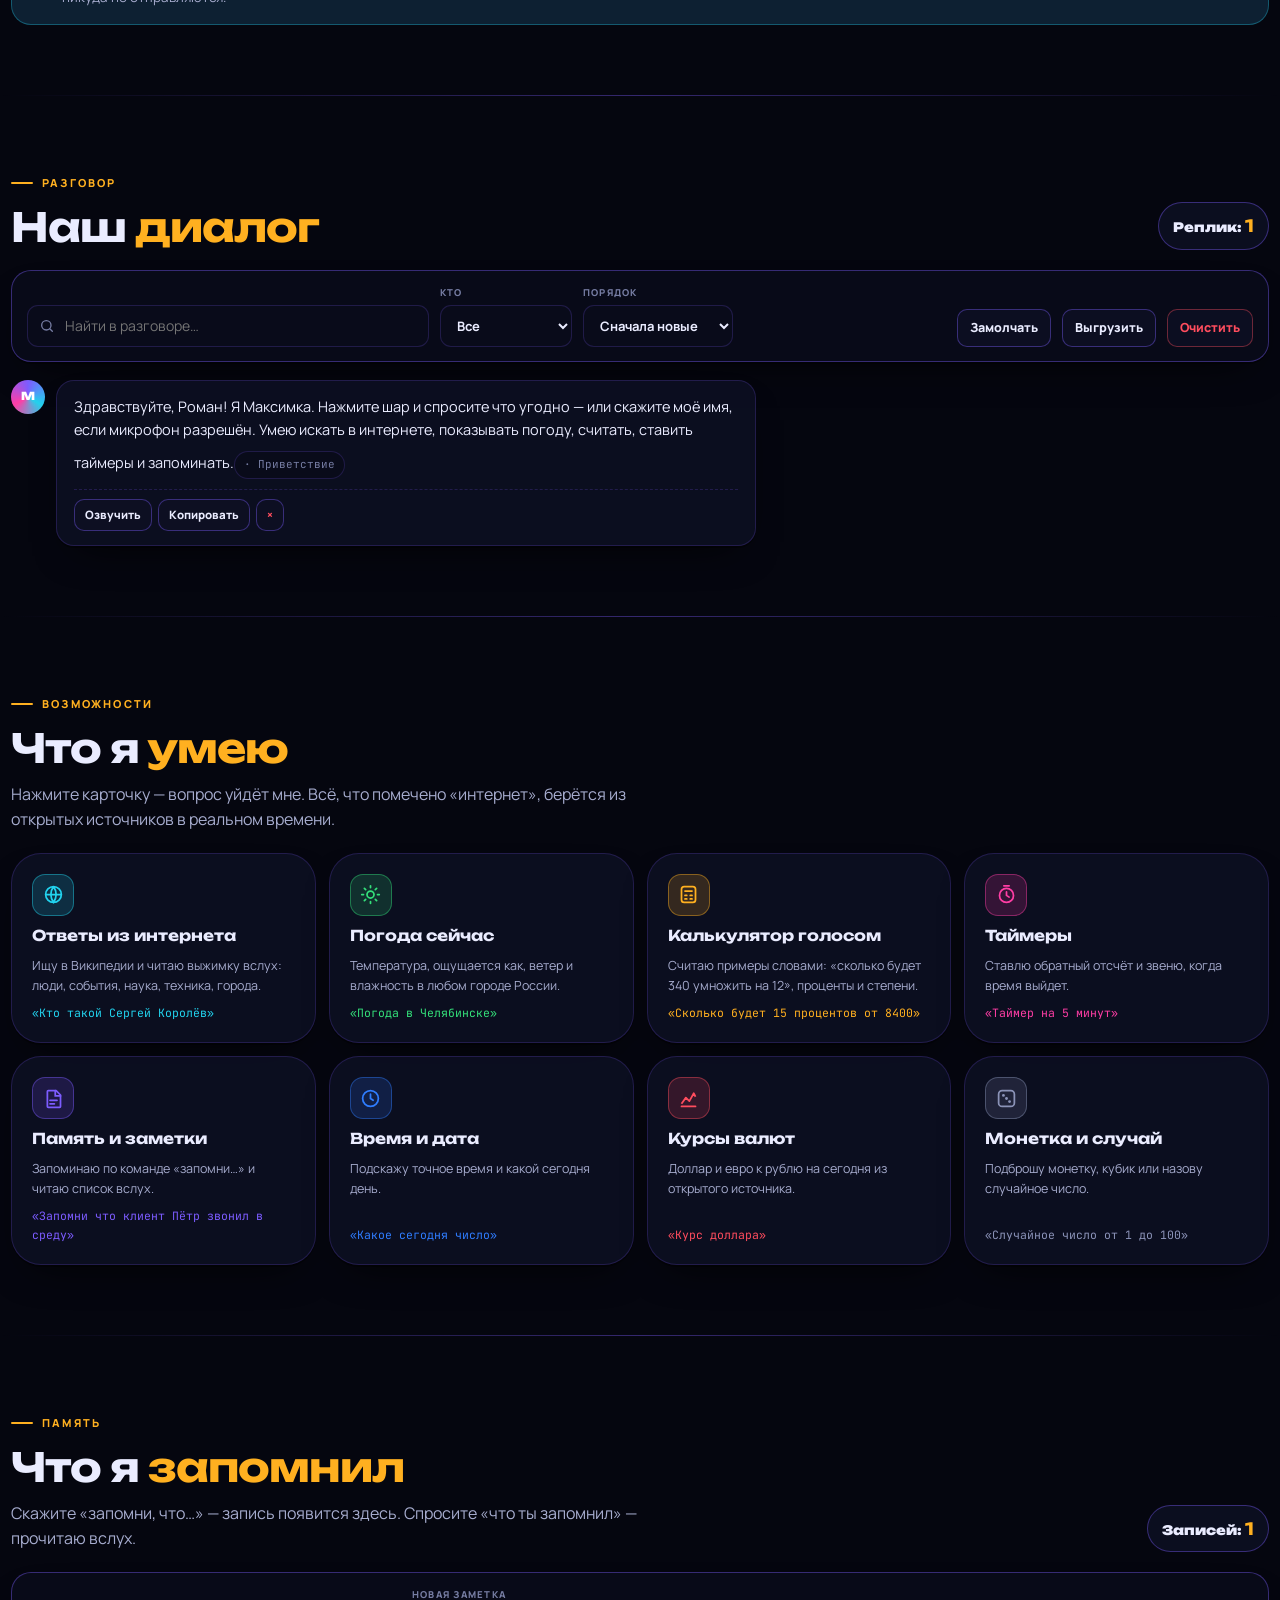
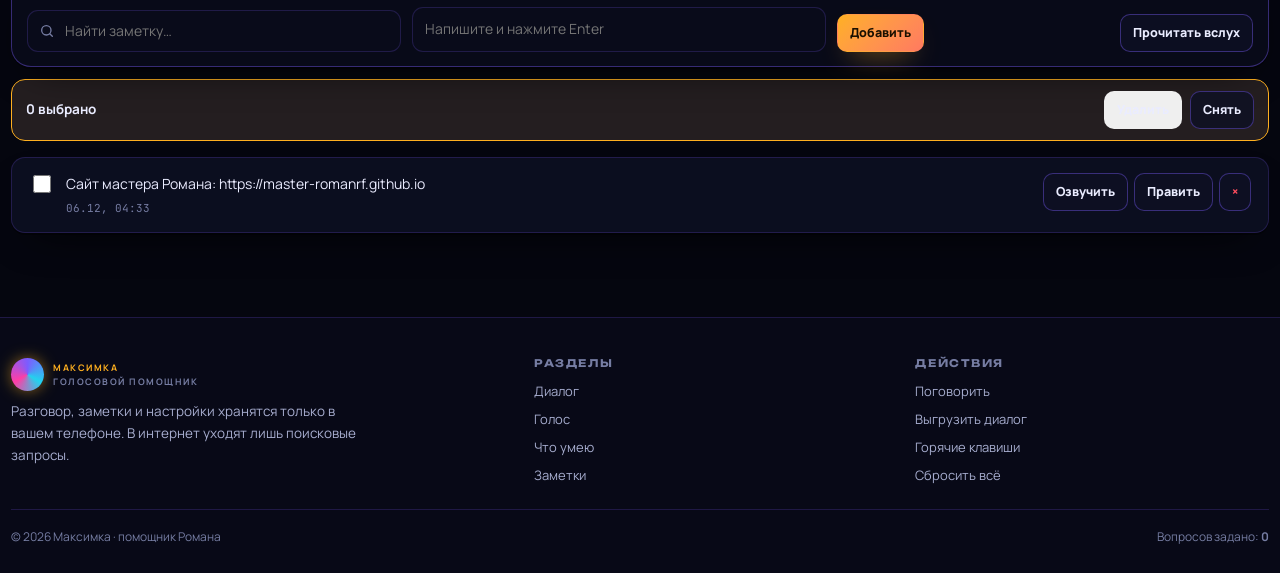
==== commit b0c31c79: "Create maksimka.html" ====
--- a/maksimka.html
+++ b/maksimka.html
@@ -21,17 +21,19 @@
 --bg:var(--void);--bg2:var(--deep);--surface:rgba(14,17,36,.82);--surface2:rgba(9,11,26,.97);--scrim:rgba(3,4,12,.9);
 --txt:#eaecff;--txt2:#a7adcf;--txt3:#767da3;--bd:rgba(124,92,255,.2);--bd2:rgba(124,92,255,.4);
 --accent:var(--violet);--on:#f2eeff;--ok:var(--green);--warn:var(--amber);--danger:var(--red);--info:var(--cyan);
---nav:64px;--rm:14px;--rl:20px;--rx:28px;
+--nav:64px;--rm:14px;--rl:20px;--rx:30px;
 --sh1:0 2px 0 rgba(0,0,0,.4),0 18px 42px -22px #000;--sh2:0 34px 84px -34px #000;
 --dsp:'Unbounded','Trebuchet MS',system-ui,sans-serif;--body:'Manrope','Segoe UI',system-ui,sans-serif;--mono:'JetBrains Mono',Consolas,monospace}
-[data-theme=light]{--bg:#f5efe6;--bg2:#ece5d8;--surface:rgba(255,253,249,.9);--surface2:#fffdf9;--scrim:rgba(28,20,10,.82);
+[data-theme=light]{--bg:#f5efe6;--bg2:#ece5d8;--surface:rgba(255,253,249,.9);--surface2:#fffdf9;--scrim:rgba(28,20,12,.82);
 --txt:#12142c;--txt2:#414766;--txt3:#6e7492;--bd:rgba(60,40,140,.16);--bd2:rgba(60,40,140,.3);
 --violet:#5b34d6;--cyan:#067f96;--magenta:#c2168a;--green:#12793f;--amber:#a86400;--red:#c31f36;--blue:#1257d6;--on:#fffdf9;
 --sh1:0 2px 0 rgba(120,100,70,.16),0 16px 34px -24px rgba(60,45,25,.5);--sh2:0 28px 68px -34px rgba(60,45,25,.55)}
-body[data-zone=amber]{--accent:var(--amber)}body[data-zone=cyan]{--accent:var(--cyan)}
-body[data-zone=green]{--accent:var(--green)}body[data-zone=violet]{--accent:var(--violet)}
-[data-theme=dark] body[data-zone=cyan]{--on:#03161c}[data-theme=dark] body[data-zone=green]{--on:#04170c}
-[data-theme=dark] body[data-zone=violet]{--on:#f5f0ff}
+body[data-zone=amber]{--accent:var(--amber);--on:#1a1000}
+body[data-zone=cyan]{--accent:var(--cyan);--on:#03161c}
+body[data-zone=green]{--accent:var(--green);--on:#04170c}
+body[data-zone=violet]{--accent:var(--violet);--on:#f5f0ff}
+body[data-zone=magenta]{--accent:var(--magenta);--on:#22030f}
+[data-theme=light] body{--on:#fffdf9}
 *{box-sizing:border-box}html{-webkit-text-size-adjust:100%}
 body{margin:0;background:var(--bg);color:var(--txt);font-family:var(--body);font-size:16px;line-height:1.6;overflow-x:hidden;transition:background .5s,color .35s;scrollbar-color:var(--accent) var(--bg2);scrollbar-width:thin}
 body.lock{overflow:hidden}
@@ -43,7 +45,7 @@
 :focus-visible{outline:3px solid var(--accent);outline-offset:3px;border-radius:6px}
 .skip{position:absolute;left:-9999px;top:0;z-index:300;background:var(--accent);color:var(--on);padding:12px 18px;font-weight:800}.skip:focus{left:0}
 #bg{position:fixed;inset:0;width:100%;height:100%;z-index:0;pointer-events:none}
-.veil{position:fixed;inset:0;z-index:1;pointer-events:none;transition:background .9s;background:
+.veil{position:fixed;inset:0;z-index:1;pointer-events:none;transition:background 1s;background:
 radial-gradient(1000px 640px at 50% -14%,color-mix(in srgb,var(--accent) 26%,transparent),transparent 62%),
 radial-gradient(820px 520px at 96% 12%,color-mix(in srgb,var(--cyan) 15%,transparent),transparent 60%),
 radial-gradient(900px 560px at 4% 78%,color-mix(in srgb,var(--magenta) 14%,transparent),transparent 62%),
@@ -75,8 +77,8 @@
 .wrap{width:min(1280px,100% - 22px);margin-inline:auto}
 section{scroll-margin-top:calc(var(--nav) + 12px);position:relative}.pad{padding:70px 0}
 .eyebrow{display:inline-flex;align-items:center;gap:9px;font-size:11px;font-weight:800;letter-spacing:.2em;text-transform:uppercase;color:var(--accent);margin-bottom:13px}
-.eyebrow::before{content:"";width:23px;height:2px;background:currentColor;border-radius:2px}
-.h2{font-size:clamp(25px,3.9vw,42px)}.h2 em{font-style:normal;color:var(--accent)}
+.eyebrow::before{content:"";width:22px;height:2px;background:currentColor;border-radius:2px}
+.h2{font-size:clamp(24px,3.8vw,40px)}.h2 em{font-style:normal;color:var(--accent)}
 .sub{color:var(--txt2);max-width:66ch;margin-top:11px}
 .rule{height:1px;background:linear-gradient(90deg,transparent,var(--bd2),transparent)}
 .muted{color:var(--txt2)}.small{font-size:13.5px}.tiny{font-size:12px}.mono{font-family:var(--mono)}
@@ -89,56 +91,50 @@
 .btn.p:hover::after{transform:translateX(120%);transition:transform .7s}
 .btn.g{background:var(--surface);border-color:var(--bd2);color:var(--txt)}
 .btn.g:hover{border-color:var(--accent);color:var(--accent);transform:translateY(-2px)}
-.btn.ok{background:color-mix(in srgb,var(--ok) 15%,transparent);border-color:color-mix(in srgb,var(--ok) 44%,transparent);color:var(--ok)}
-.btn.dg{background:color-mix(in srgb,var(--danger) 12%,transparent);border-color:color-mix(in srgb,var(--danger) 40%,transparent);color:var(--danger)}
 .btn.t{padding:8px 12px;font-size:12.5px;border-radius:10px}
 .brow{display:flex;flex-wrap:wrap;gap:10px;margin-top:18px}
-.hero{padding:calc(var(--nav) + 40px) 0 50px}
-.spark{display:inline-flex;align-items:center;gap:9px;padding:8px 14px;border-radius:99px;font-size:11.5px;font-weight:800;
+.hero{padding:calc(var(--nav) + 26px) 0 40px;display:grid;place-items:center;gap:14px;text-align:center}
+.spark{display:inline-flex;align-items:center;gap:9px;padding:8px 15px;border-radius:99px;font-size:11.5px;font-weight:800;
 background:linear-gradient(120deg,color-mix(in srgb,var(--cyan) 24%,transparent),color-mix(in srgb,var(--violet) 18%,transparent));
-border:1px solid color-mix(in srgb,var(--cyan) 48%,transparent);margin-bottom:16px}
+border:1px solid color-mix(in srgb,var(--cyan) 48%,transparent)}
 .spark i{width:8px;height:8px;border-radius:99px;background:var(--cyan);animation:pulse 2.2s infinite}
 @keyframes pulse{0%{box-shadow:0 0 0 0 color-mix(in srgb,var(--cyan) 55%,transparent)}70%{box-shadow:0 0 0 12px transparent}100%{box-shadow:0 0 0 0 transparent}}
-h1{font-size:clamp(28px,4.9vw,56px);font-weight:900;letter-spacing:-.038em}
+h1{font-size:clamp(27px,4.8vw,54px);font-weight:900;letter-spacing:-.038em}
 h1 .g{background:linear-gradient(94deg,var(--amber),var(--cyan) 56%,var(--violet));-webkit-background-clip:text;background-clip:text;color:transparent}
-.hlead{margin-top:16px;font-size:16.5px;color:var(--txt2);max-width:58ch}
-.hstats{display:flex;gap:24px;margin-top:24px;flex-wrap:wrap}
-.hstat b{display:block;font-family:var(--dsp);font-size:25px;font-weight:900;line-height:1}
-.hstat span{font-size:10.5px;color:var(--txt3);font-weight:700;letter-spacing:.07em;text-transform:uppercase}
-.hero-grid{display:grid;grid-template-columns:.95fr 1.05fr;gap:40px;align-items:center}
-.bframe{position:relative;border-radius:var(--rx);overflow:hidden;border:1px solid var(--bd2);box-shadow:var(--sh2);background:var(--bg2);line-height:0;cursor:pointer;transition:transform .4s cubic-bezier(.2,.7,.2,1),box-shadow .4s;display:block;width:100%;padding:0}
-.bframe canvas{display:block;width:100%;height:auto}
-.bframe:hover{transform:translateY(-5px);box-shadow:0 44px 96px -38px color-mix(in srgb,var(--c,var(--accent)) 70%,transparent)}
-.bframe::after{content:"";position:absolute;inset:0;background:linear-gradient(120deg,transparent 30%,rgba(255,255,255,.13),transparent 70%);transform:translateX(-130%);pointer-events:none}
-.bframe:hover::after{transform:translateX(130%);transition:transform 1s cubic-bezier(.2,.7,.2,1)}
-.tap{position:absolute;right:12px;bottom:12px;display:inline-flex;align-items:center;gap:8px;padding:10px 14px;border-radius:99px;background:rgba(6,10,18,.84);border:1px solid rgba(255,255,255,.26);color:#fff;font-family:var(--body);font-size:12px;font-weight:800;line-height:1;backdrop-filter:blur(8px);z-index:2;pointer-events:none}
-.tap svg{width:15px;height:15px}
-.env{display:flex;gap:13px;align-items:flex-start;margin-top:20px;padding:16px 18px;border-radius:var(--rl);
-background:color-mix(in srgb,var(--info) 9%,var(--surface));border:1px solid color-mix(in srgb,var(--info) 34%,transparent)}
-.env svg{width:22px;height:22px;color:var(--info);flex:0 0 auto;margin-top:2px}
-.env b{display:block;font-family:var(--dsp);font-size:14px;margin-bottom:4px}
-.env p{font-size:13px;color:var(--txt2)}
+.hlead{margin-top:14px;font-size:16.5px;color:var(--txt2);max-width:58ch;margin-inline:auto}
+.orb-btn{position:relative;width:min(390px,86vw);aspect-ratio:1;border:0;background:none;padding:0;cursor:pointer;display:grid;place-items:center;transition:transform .3s;-webkit-tap-highlight-color:transparent}
+.orb-btn:hover{transform:scale(1.015)}.orb-btn:active{transform:scale(.985)}
+.orb-btn canvas{position:absolute;inset:0;width:100%;height:100%}
+.orb-cap{position:relative;z-index:2;display:grid;gap:5px;place-items:center;pointer-events:none;padding:0 18%}
+.orb-cap b{font-family:var(--dsp);font-size:clamp(15px,3.4vw,19px);text-shadow:0 2px 18px rgba(0,0,0,.6)}
+[data-theme=light] .orb-cap b{text-shadow:0 2px 14px rgba(255,255,255,.7)}
+.orb-cap span{font-size:12px;color:var(--txt2);font-weight:700;line-height:1.35}
+.heard{width:min(720px,100%);min-height:46px;padding:11px 16px;border-radius:16px;background:var(--surface);border:1px solid var(--bd);font-size:14.5px;color:var(--txt2);display:flex;align-items:center;justify-content:center;gap:9px;text-align:center}
+.heard.live{border-color:color-mix(in srgb,var(--cyan) 50%,transparent);background:color-mix(in srgb,var(--cyan) 8%,var(--surface))}
+.ask{width:min(720px,100%);display:flex;gap:9px;flex-wrap:wrap;padding:10px;border-radius:20px;background:var(--surface);border:1px solid var(--bd2);box-shadow:var(--sh1)}
+.ask input{flex:1 1 210px;min-width:0;height:46px;padding:0 15px;border-radius:13px;background:var(--surface2);border:1px solid var(--bd);color:var(--txt);font:inherit;font-size:15.5px}
+.ask input:focus{outline:none;border-color:var(--accent);box-shadow:0 0 0 3px color-mix(in srgb,var(--accent) 20%,transparent)}
+.ask .btn{height:46px;flex:0 0 auto}
+.quick{display:flex;gap:7px;flex-wrap:wrap;justify-content:center;width:min(760px,100%)}
+.qchip{padding:8px 13px;border-radius:99px;background:var(--bg2);border:1px dashed var(--bd2);color:var(--txt2);font-size:12.5px;font-weight:700;cursor:pointer;transition:.2s}
+.qchip:hover{border-style:solid;border-color:var(--accent);color:var(--accent);background:color-mix(in srgb,var(--accent) 10%,transparent)}
+.hint{font-size:12px;color:var(--txt3);max-width:60ch;margin-inline:auto}
+.timerbar{width:min(720px,100%);display:none;align-items:center;gap:12px;padding:12px 16px;border-radius:16px;background:color-mix(in srgb,var(--amber) 12%,var(--surface));border:1px solid color-mix(in srgb,var(--amber) 46%,transparent)}
+.timerbar.on{display:flex}
+.timerbar b{font-family:var(--mono);font-size:22px;color:var(--amber)}
 /* PANEL */
-.panel{position:sticky;top:calc(var(--nav) + 8px);z-index:25;margin-top:22px;padding:14px 15px;border-radius:var(--rl);
-background:color-mix(in srgb,var(--surface2) 95%,transparent);backdrop-filter:blur(16px);-webkit-backdrop-filter:blur(16px);border:1px solid var(--bd2);box-shadow:var(--sh1)}
+.panel{position:sticky;top:calc(var(--nav) + 8px);z-index:25;margin-top:20px;padding:14px 15px;border-radius:var(--rl);background:color-mix(in srgb,var(--surface2) 95%,transparent);backdrop-filter:blur(16px);-webkit-backdrop-filter:blur(16px);border:1px solid var(--bd2);box-shadow:var(--sh1)}
 .prow{display:flex;gap:11px;flex-wrap:wrap;align-items:flex-end}
 .prow+.prow{margin-top:11px;padding-top:11px;border-top:1px dashed var(--bd)}
 .fld{display:flex;flex-direction:column;gap:5px;min-width:0}
 .fld>label{font-size:9.5px;font-weight:800;letter-spacing:.13em;text-transform:uppercase;color:var(--txt3)}
-.chips{display:flex;gap:6px;flex-wrap:wrap}
-.chip{padding:8px 12px;border-radius:99px;background:var(--bg2);border:1px solid var(--bd);color:var(--txt2);font-size:12px;font-weight:800;cursor:pointer;transition:.2s;white-space:nowrap}
-.chip:hover{border-color:var(--accent);color:var(--txt)}
-.chip.on{background:var(--accent);border-color:var(--accent);color:var(--on)}
-.chip small{display:block;font-family:var(--mono);font-size:9px;opacity:.75}
-.pal{width:29px;height:29px;border-radius:10px;border:2px solid var(--bd);cursor:pointer;transition:.2s}
-.pal:hover{transform:translateY(-2px)}.pal.on{border-color:var(--txt);box-shadow:0 0 0 3px color-mix(in srgb,var(--accent) 32%,transparent)}
 input[type=range]{-webkit-appearance:none;appearance:none;width:104px;height:22px;background:transparent;cursor:pointer}
 input[type=range]::-webkit-slider-runnable-track{height:6px;border-radius:99px;background:linear-gradient(90deg,var(--accent),var(--cyan));border:1px solid var(--bd)}
 input[type=range]::-webkit-slider-thumb{-webkit-appearance:none;width:16px;height:16px;margin-top:-6px;border-radius:99px;background:var(--surface2);border:2px solid var(--accent)}
 input[type=range]::-moz-range-track{height:6px;border-radius:99px;background:linear-gradient(90deg,var(--accent),var(--cyan))}
 input[type=range]::-moz-range-thumb{width:14px;height:14px;border-radius:99px;background:var(--surface2);border:2px solid var(--accent)}
 .rwrap{display:flex;align-items:center;gap:7px}
-.rval{font-family:var(--mono);font-size:11px;font-weight:700;color:var(--accent);min-width:32px;text-align:right}
+.rval{font-family:var(--mono);font-size:11px;font-weight:700;color:var(--accent);min-width:34px;text-align:right}
 .tgl{display:inline-flex;align-items:center;gap:7px;font-size:12px;font-weight:700;color:var(--txt2);cursor:pointer;user-select:none;white-space:nowrap}
 .tgl input{position:absolute;opacity:0;width:0;height:0}
 .track{width:37px;height:21px;border-radius:99px;background:var(--bg2);border:1px solid var(--bd2);position:relative;transition:.22s;flex:0 0 auto}
@@ -146,235 +142,216 @@
 .tgl input:checked+.track{background:color-mix(in srgb,var(--accent) 28%,transparent);border-color:var(--accent)}
 .tgl input:checked+.track::after{transform:translateX(16px);background:var(--accent)}
 .tgl input:focus-visible+.track{outline:3px solid var(--accent);outline-offset:3px}
+.chips{display:flex;gap:6px;flex-wrap:wrap}
+.chip{padding:8px 12px;border-radius:99px;background:var(--bg2);border:1px solid var(--bd);color:var(--txt2);font-size:12px;font-weight:800;cursor:pointer;transition:.2s;white-space:nowrap}
+.chip:hover{border-color:var(--accent);color:var(--txt)}
+.chip.on{background:var(--accent);border-color:var(--accent);color:var(--on)}
+.pal{width:29px;height:29px;border-radius:10px;border:2px solid var(--bd);cursor:pointer;transition:.2s}
+.pal:hover{transform:translateY(-2px)}.pal.on{border-color:var(--txt);box-shadow:0 0 0 3px color-mix(in srgb,var(--accent) 32%,transparent)}
 .sp{flex:1 1 auto}
-.gal{display:grid;grid-template-columns:repeat(auto-fit,minmax(390px,1fr));gap:20px;margin-top:20px}
-.gitem{display:flex;flex-direction:column;gap:11px;animation:gin .55s cubic-bezier(.2,.7,.2,1) both;animation-delay:calc(var(--i,0)*55ms)}
-@keyframes gin{from{opacity:0;transform:translateY(18px)}to{opacity:1;transform:none}}
-.gmeta{display:flex;align-items:flex-start;gap:11px}
-.gnum{width:32px;height:32px;border-radius:10px;display:grid;place-items:center;flex:0 0 auto;font-family:var(--mono);font-size:12.5px;font-weight:700;background:color-mix(in srgb,var(--c) 17%,transparent);border:1px solid color-mix(in srgb,var(--c) 42%,transparent);color:var(--c)}
-.gmeta b{font-family:var(--dsp);font-size:15px;display:block}
-.gmeta p{font-size:12.5px;color:var(--txt2);margin-top:3px}
-.gacts{display:flex;gap:6px;flex-wrap:wrap}.gacts .btn{flex:1 1 auto}
-/* SAVE SECTION */
-.ways{display:grid;grid-template-columns:repeat(3,1fr);gap:16px;margin-top:26px}
-.way{position:relative;padding:24px;border-radius:var(--rx);background:var(--surface);border:1px solid var(--bd2);box-shadow:var(--sh1);overflow:hidden;display:flex;flex-direction:column;gap:11px}
-.way::before{content:attr(data-n);position:absolute;right:-4px;top:-26px;font-family:var(--dsp);font-size:96px;font-weight:900;color:color-mix(in srgb,var(--accent) 12%,transparent);line-height:1}
-.way.best{border-color:color-mix(in srgb,var(--ok) 48%,transparent);background:color-mix(in srgb,var(--ok) 7%,var(--surface))}
-.sico{width:44px;height:44px;border-radius:14px;display:grid;place-items:center;position:relative;background:linear-gradient(145deg,color-mix(in srgb,var(--accent) 26%,transparent),transparent);border:1px solid var(--bd2);color:var(--accent)}
-.way.best .sico{color:var(--ok);background:linear-gradient(145deg,color-mix(in srgb,var(--ok) 26%,transparent),transparent)}
-.sico svg{width:22px;height:22px}
-.way h3{font-size:17px;position:relative}
-.way p{font-size:13.5px;color:var(--txt2);position:relative;flex:1}
-.way .brow{margin-top:4px;position:relative}
-.badge-best{position:absolute;top:14px;right:14px;font-size:9px;font-weight:800;letter-spacing:.1em;padding:4px 9px;border-radius:99px;background:var(--ok);color:#04170c;z-index:2}
-.addr{display:flex;align-items:center;gap:10px;padding:14px 16px;border-radius:var(--rl);background:var(--surface2);border:1px solid var(--bd2);box-shadow:var(--sh1);margin-top:22px;flex-wrap:wrap}
-.addr code{font-family:var(--mono);font-size:13.5px;color:var(--accent);flex:1 1 200px;word-break:break-all}
-.addr .lbl{font-size:10px;font-weight:800;letter-spacing:.14em;text-transform:uppercase;color:var(--txt3);flex:0 0 100%}
-.cp{width:34px;height:34px;border-radius:9px;display:grid;place-items:center;background:var(--bg2);border:1px solid var(--bd);cursor:pointer;flex:0 0 auto;transition:.2s}
-.cp:hover{border-color:var(--accent);color:var(--accent)}.cp svg{width:15px;height:15px}
-.installbox{margin-top:18px;padding:18px 20px;border-radius:var(--rl);background:color-mix(in srgb,var(--info) 8%,var(--surface));border:1px solid color-mix(in srgb,var(--info) 34%,transparent);display:flex;gap:14px;align-items:flex-start}
-.installbox svg{width:23px;height:23px;color:var(--info);flex:0 0 auto;margin-top:2px}
-.installbox b{display:block;font-family:var(--dsp);font-size:14.5px;margin-bottom:5px}
-.installbox ol{margin:8px 0 0;padding-left:19px;font-size:13.5px;color:var(--txt2)}
-.installbox li{margin-bottom:4px}
-/* TEXTS */
-.tgrid{display:grid;grid-template-columns:repeat(auto-fit,minmax(360px,1fr));gap:18px;margin-top:26px}
-.tcard{padding:24px;border-radius:var(--rx);background:var(--surface);border:1px solid var(--bd);box-shadow:var(--sh1);display:flex;flex-direction:column;gap:13px;transition:.28s}
-.tcard:hover{transform:translateY(-4px);border-color:var(--c)}
-.thead{display:flex;align-items:center;gap:12px}
-.tico{width:44px;height:44px;border-radius:14px;display:grid;place-items:center;flex:0 0 auto;background:color-mix(in srgb,var(--c) 17%,transparent);border:1px solid color-mix(in srgb,var(--c) 42%,transparent);color:var(--c)}
-.tico svg{width:21px;height:21px}
-.thead b{font-family:var(--dsp);font-size:16px;display:block}.thead span{font-size:12px;color:var(--txt3)}
-.tbody{padding:17px 18px;border-radius:var(--rl);background:var(--surface2);border:1px solid var(--bd);font-size:14px;line-height:1.68;white-space:pre-wrap;color:var(--txt2);max-height:320px;overflow:auto;scrollbar-color:var(--c) var(--bg2)}
-.tbody a{color:var(--c);font-weight:700;word-break:break-all}
-.tfoot{display:flex;align-items:center;gap:8px;flex-wrap:wrap;margin-top:auto}
-.cnt{font-family:var(--mono);font-size:11.5px;color:var(--txt3);padding:6px 10px;border-radius:99px;background:var(--bg2);border:1px solid var(--bd)}
-.c-ok{--c:var(--amber)}.c-vk{--c:var(--blue)}.c-tg{--c:var(--cyan)}.c-mx{--c:var(--violet)}.c-dz{--c:var(--green)}.c-sh{--c:var(--magenta)}
-.pgrid{display:grid;grid-template-columns:1fr 1fr;gap:22px;margin-top:26px;align-items:start}
-.mock,.codebox{padding:22px;border-radius:var(--rx);background:var(--surface2);border:1px solid var(--bd2);box-shadow:var(--sh2)}
-.codebox{background:var(--surface);box-shadow:var(--sh1)}
-.mock h3,.codebox h3{font-size:17px;margin-bottom:6px}
-.mock>p,.codebox>p{font-size:13.5px;color:var(--txt2);margin-bottom:15px}
-.msg{display:flex;gap:11px;align-items:flex-end}
-.mava{width:36px;height:36px;border-radius:50%;flex:0 0 auto;background:linear-gradient(140deg,var(--amber),var(--magenta));display:grid;place-items:center;font-family:var(--dsp);font-weight:900;font-size:13px;color:#1a1000}
-.bubble{max-width:100%;border-radius:16px 16px 16px 5px;background:var(--panel2);border:1px solid var(--bd);overflow:hidden}
-[data-theme=light] .bubble{background:#fff}
-.btxt{padding:11px 14px;font-size:13.5px;color:var(--txt2)}
-.lcard{display:block;text-decoration:none;border-left:3px solid var(--accent);background:color-mix(in srgb,var(--accent) 8%,transparent)}
-.lcard canvas{display:block;width:100%;height:auto}
-.lmeta{padding:10px 14px}
-.lmeta b{display:block;font-size:13.5px;font-family:var(--dsp)}
-.lmeta span{display:block;font-size:12px;color:var(--txt2);margin-top:3px}
-.lmeta em{display:block;font-style:normal;font-size:11.5px;color:var(--txt3);margin-top:5px;font-family:var(--mono)}
-pre{margin:0;background:var(--bg2);border:1px solid var(--bd);border-radius:13px;padding:14px;font-family:var(--mono);font-size:11.5px;color:var(--txt2);overflow:auto;max-height:280px;white-space:pre-wrap;word-break:break-word;scrollbar-color:var(--accent) var(--bg2)}
-.note{margin-top:18px;padding:16px 18px;border-radius:var(--rl);display:flex;gap:13px;align-items:flex-start;font-size:13.5px;color:var(--txt2);background:color-mix(in srgb,var(--warn) 9%,var(--surface));border:1px solid color-mix(in srgb,var(--warn) 32%,transparent)}
-.note svg{width:22px;height:22px;color:var(--warn);flex:0 0 auto;margin-top:2px}
-.note b{color:var(--txt);display:block;margin-bottom:4px;font-family:var(--dsp);font-size:14px}
-footer{border-top:1px solid var(--bd);background:color-mix(in srgb,var(--bg2) 80%,transparent);padding:44px 0 28px;margin-top:16px}
-.fgrid{display:grid;grid-template-columns:1.4fr 1fr 1fr;gap:30px}
-.fgrid h4{font-size:11px;letter-spacing:.15em;text-transform:uppercase;color:var(--txt3);margin-bottom:12px}
-.fl{display:grid;gap:7px}.fl a{font-size:13.5px;color:var(--txt2);text-decoration:none;transition:.2s}.fl a:hover{color:var(--accent)}
-.cbar{display:flex;justify-content:space-between;gap:14px;flex-wrap:wrap;margin-top:26px;padding-top:18px;border-top:1px solid var(--bd);font-size:12.5px;color:var(--txt3)}
+.sbox{position:relative;flex:1 1 200px;min-width:0}
+.sbox svg{position:absolute;left:12px;top:50%;transform:translateY(-50%);width:16px;height:16px;color:var(--txt3)}
+.sbox input{padding-left:37px;height:42px;width:100%;border-radius:11px;background:var(--bg2);border:1px solid var(--bd);color:var(--txt);font:inherit;font-size:14px}
+.sbox input:focus{outline:none;border-color:var(--accent);box-shadow:0 0 0 3px color-mix(in srgb,var(--accent) 20%,transparent)}
+select{padding:10px 12px;border-radius:11px;background:var(--bg2);border:1px solid var(--bd);color:var(--txt);font:inherit;font-size:13px;font-weight:700;cursor:pointer;width:100%}
+select:focus{outline:none;border-color:var(--accent)}
+.counter{font-family:var(--dsp);font-weight:900;font-size:13px;padding:9px 14px;border-radius:99px;background:var(--surface);border:1px solid var(--bd2);white-space:nowrap}
+.counter b{color:var(--accent);font-size:17px}
+/* CHAT */
+.chat{display:grid;gap:12px;margin-top:18px}
+.msg{display:flex;gap:11px;animation:min .4s cubic-bezier(.2,.7,.2,1) both}
+@keyframes min{from{opacity:0;transform:translateY(12px)}to{opacity:1;transform:none}}
+.msg.me{flex-direction:row-reverse}
+.ava{width:34px;height:34px;border-radius:50%;flex:0 0 auto;display:grid;place-items:center;font-family:var(--dsp);font-weight:900;font-size:11px}
+.msg.bot .ava{background:conic-gradient(from 0deg,var(--violet),var(--cyan),var(--magenta),var(--violet));color:#fff}
+.msg.me .ava{background:linear-gradient(140deg,var(--amber),var(--magenta));color:#1a1000}
+.bub{max-width:min(700px,88%);padding:14px 17px;border-radius:18px;background:var(--surface);border:1px solid var(--bd);box-shadow:var(--sh1);font-size:14.5px;line-height:1.62;white-space:pre-wrap;word-break:break-word}
+.msg.me .bub{background:color-mix(in srgb,var(--amber) 12%,var(--surface));border-color:color-mix(in srgb,var(--amber) 34%,transparent)}
+.bub b{color:var(--txt)}
+.bub .src{display:inline-flex;align-items:center;gap:6px;margin-top:9px;font-size:11px;font-family:var(--mono);color:var(--txt3);padding:4px 9px;border-radius:99px;background:var(--bg2);border:1px solid var(--bd)}
+.bub .src.net{color:var(--cyan);border-color:color-mix(in srgb,var(--cyan) 40%,transparent)}
+.bacts{display:flex;gap:6px;flex-wrap:wrap;margin-top:10px;padding-top:9px;border-top:1px dashed var(--bd)}
+.bacts .btn{padding:6px 10px;font-size:11.5px}
+.typing{display:inline-flex;gap:4px;align-items:center}
+.typing i{width:6px;height:6px;border-radius:99px;background:var(--accent);animation:tp 1.1s infinite}
+.typing i:nth-child(2){animation-delay:.16s}.typing i:nth-child(3){animation-delay:.32s}
+@keyframes tp{0%,60%,100%{opacity:.3;transform:translateY(0)}30%{opacity:1;transform:translateY(-4px)}}
+.empty{padding:32px 20px;text-align:center;border-radius:var(--rl);border:1px dashed var(--bd2);background:var(--surface)}
+.empty b{display:block;font-family:var(--dsp);font-size:16px;margin-bottom:6px}
+/* SKILLS */
+.sgrid{display:grid;grid-template-columns:repeat(auto-fill,minmax(250px,1fr));gap:13px;margin-top:20px}
+.skill{padding:20px;border-radius:var(--rx);background:var(--surface);border:1px solid var(--bd);box-shadow:var(--sh1);cursor:pointer;text-align:left;transition:.24s;display:flex;flex-direction:column;gap:8px}
+.skill:hover{transform:translateY(-5px);border-color:var(--c)}
+.skico{width:42px;height:42px;border-radius:13px;display:grid;place-items:center;background:color-mix(in srgb,var(--c) 17%,transparent);border:1px solid color-mix(in srgb,var(--c) 42%,transparent);color:var(--c)}
+.skico svg{width:21px;height:21px}
+.skill b{font-family:var(--dsp);font-size:15px}
+.skill p{font-size:12.5px;color:var(--txt2);flex:1}
+.skill em{font-style:normal;font-family:var(--mono);font-size:11.5px;color:var(--c)}
+/* NOTES */
+.nlist{display:grid;gap:10px;margin-top:16px}
+.note{display:flex;gap:12px;align-items:flex-start;padding:15px 17px;border-radius:var(--rm);background:var(--surface);border:1px solid var(--bd);box-shadow:var(--sh1)}
+.note .ntxt{flex:1;font-size:14px;white-space:pre-wrap;word-break:break-word}
+.note .nmeta{font-size:11px;color:var(--txt3);font-family:var(--mono);margin-top:5px}
+.note .nacts{display:flex;gap:6px;flex-wrap:wrap}
+.note input[type=checkbox]{width:18px;height:18px;accent-color:var(--accent);margin-top:2px;cursor:pointer}
+.bulk{display:flex;gap:8px;flex-wrap:wrap;align-items:center;padding:11px 14px;border-radius:var(--rm);background:color-mix(in srgb,var(--accent) 10%,var(--surface));border:1px solid var(--accent);margin-top:12px}
+.notebox{padding:15px 17px;border-radius:var(--rl);display:flex;gap:12px;align-items:flex-start;font-size:13.5px;color:var(--txt2);background:color-mix(in srgb,var(--info) 9%,var(--surface));border:1px solid color-mix(in srgb,var(--info) 32%,transparent);margin-top:18px}
+.notebox svg{width:21px;height:21px;color:var(--info);flex:0 0 auto;margin-top:2px}
+.notebox b{color:var(--txt);display:block;margin-bottom:4px;font-family:var(--dsp);font-size:13.5px}
+.kbd{display:inline-block;font-family:var(--mono);font-size:11px;padding:2px 7px;border-radius:6px;background:var(--bg2);border:1px solid var(--bd2);color:var(--txt2)}
+footer{border-top:1px solid var(--bd);background:color-mix(in srgb,var(--bg2) 80%,transparent);padding:40px 0 26px;margin-top:14px}
+.fgrid{display:grid;grid-template-columns:1.4fr 1fr 1fr;gap:28px}
+.fgrid h4{font-size:10.5px;letter-spacing:.15em;text-transform:uppercase;color:var(--txt3);margin-bottom:11px}
+.fl{display:grid;gap:7px}.fl button{font-size:13px;color:var(--txt2);background:none;border:0;padding:0;text-align:left;cursor:pointer;font-family:inherit;transition:.2s}
+.fl button:hover{color:var(--accent)}
+.cbar{display:flex;justify-content:space-between;gap:14px;flex-wrap:wrap;margin-top:24px;padding-top:17px;border-top:1px solid var(--bd);font-size:12px;color:var(--txt3)}
+#ov{position:fixed;inset:0;z-index:140;display:flex;flex-direction:column;background:var(--scrim);backdrop-filter:blur(10px);opacity:0;transition:opacity .28s}
+#ov.in{opacity:1}
+.ovbar{display:flex;align-items:center;gap:11px;padding:13px 16px;border-bottom:1px solid var(--bd2);background:var(--surface2);flex:0 0 auto}
+.ovbar b{font-family:var(--dsp);font-size:14px;flex:1 1 auto;min-width:0}
+.x{width:37px;height:37px;border-radius:11px;display:grid;place-items:center;background:var(--bg2);border:1px solid var(--bd);cursor:pointer;transition:.2s;flex:0 0 auto}
+.x:hover{border-color:var(--danger);color:var(--danger);transform:rotate(90deg)}
+.ovbody{flex:1;overflow:auto;padding:18px 16px 26px;display:flex;flex-direction:column;align-items:center;gap:13px;scrollbar-color:var(--accent) transparent}
+#ovTa{width:100%;max-width:760px;min-height:320px;padding:15px;border-radius:16px;background:var(--surface2);border:1px solid var(--bd2);color:var(--txt);font-family:var(--mono);font-size:12px;line-height:1.6;resize:vertical}
+.ovacts{display:flex;gap:9px;flex-wrap:wrap;justify-content:center;width:100%;max-width:760px}
+.ovacts .btn{flex:1 1 150px}
 #toasts{position:fixed;left:14px;right:14px;bottom:14px;z-index:160;display:grid;gap:8px;justify-items:center;pointer-events:none}
 .toast{display:flex;align-items:center;gap:10px;padding:12px 15px;border-radius:13px;font-size:13px;font-weight:700;background:var(--surface2);border:1px solid var(--bd2);box-shadow:var(--sh2);opacity:0;transform:translateY(12px);transition:.3s cubic-bezier(.2,.8,.2,1);max-width:520px;pointer-events:auto}
 .toast.in{opacity:1;transform:none}
 .tdot{width:8px;height:8px;border-radius:99px;background:var(--ok);flex:0 0 auto;box-shadow:0 0 0 4px color-mix(in srgb,var(--ok) 20%,transparent)}
-.tmsg{flex:1}
-@media(max-width:1080px){.hero-grid,.pgrid{grid-template-columns:1fr}.hero-grid .bwrap{order:-1}.ways{grid-template-columns:1fr}.fgrid{grid-template-columns:1fr 1fr}}
-@media(max-width:860px){.nlinks{position:fixed;top:var(--nav);left:0;right:0;flex-direction:column;gap:2px;padding:12px 14px 18px;background:color-mix(in srgb,var(--bg) 97%,transparent);backdrop-filter:blur(18px);border-bottom:1px solid var(--bd);transform:translateY(-130%);transition:transform .32s cubic-bezier(.2,.8,.2,1);max-height:calc(100vh - var(--nav));overflow:auto}
-.nav.open .nlinks{transform:none}.nlinks a{padding:12px 13px;font-size:15px}.burger{display:inline-flex}.ntools .tl{display:none}.navcta{display:none}.pad{padding:56px 0}.gal{grid-template-columns:1fr}.fgrid{grid-template-columns:1fr}.panel{position:static}}
-@media(max-width:520px){.tgrid{grid-template-columns:1fr}.btn{width:100%}.brow .btn,.gacts .btn,.tfoot .btn{width:auto}.gacts .btn{flex:1 1 44%}#toasts{left:12px;right:12px;max-width:none;justify-items:stretch}.hstats{gap:18px}.tap{opacity:1;transform:none;font-size:11.5px;padding:8px 12px}input[type=range]{width:96px}}
-@media(prefers-reduced-motion:reduce){*,*::before,*::after{animation-duration:.001ms!important;transition-duration:.001ms!important}.rv{opacity:1;transform:none}.tap{opacity:1;transform:none}}
+@media(max-width:960px){.fgrid{grid-template-columns:1fr 1fr}}
+@media(max-width:860px){.nlinks{position:fixed;top:var(--nav);left:0;right:0;flex-direction:column;gap:2px;padding:12px 14px 18px;background:color-mix(in srgb,var(--bg) 98%,transparent);backdrop-filter:blur(18px);border-bottom:1px solid var(--bd);transform:translateY(-130%);transition:transform .32s cubic-bezier(.2,.8,.2,1);max-height:calc(100vh - var(--nav));overflow:auto}
+.nav.open .nlinks{transform:none}.nlinks a{padding:12px 13px;font-size:15px}.burger{display:inline-flex}.ntools .tl{display:none}.pad{padding:50px 0}.panel{position:static}.fgrid{grid-template-columns:1fr}}
+@media(max-width:520px){.sgrid{grid-template-columns:1fr}.btn{width:100%}.brow .btn,.bacts .btn,.ovacts .btn,.ask .btn,.bulk .btn{width:auto}.ask .btn{flex:1 1 100%}.bub{max-width:100%}input[type=range]{width:92px}.orb-btn{width:min(300px,90vw)}}
+@media(prefers-reduced-motion:reduce){*,*::before,*::after{animation-duration:.001ms!important;transition-duration:.001ms!important}.rv{opacity:1;transform:none}}
 </style>
 </head>
-<body data-zone="amber">
-<a class="skip" href="#gallery">Перейти к баннерам</a>
+<body data-zone="violet">
+<a class="skip" href="#dialog">Перейти к диалогу</a>
 <canvas id="bg" aria-hidden="true"></canvas><div class="veil" aria-hidden="true"></div><div class="grain" aria-hidden="true"></div>
 <div class="shell">
 <header class="nav" id="nav"><div class="nav-in">
-  <a class="logo" href="#top"><span class="lmark"><svg viewBox="0 0 24 24" fill="none"><rect x="3" y="6" width="18" height="12" rx="2.5" stroke="currentColor" stroke-width="1.8"/><circle cx="9" cy="12" r="2.4" fill="currentColor"/><path d="M14 12h4" stroke="currentColor" stroke-width="1.8" stroke-linecap="round"/></svg></span><span>Баннеры <b>о запуске</b><span>мастер роман</span></span></a>
+  <a class="logo" href="#top"><span class="lmark" aria-hidden="true"></span><span><b>Максимка</b><span>голосовой помощник</span></span></a>
   <nav class="nlinks" id="nlinks" aria-label="Разделы">
-    <a href="#gallery">Баннеры</a><a href="#handy">Под рукой</a><a href="#texts">Тексты</a><a href="#preview">Превью</a>
+    <a href="#dialog">Диалог</a><a href="#voice">Голос</a><a href="#kb">Что умею</a><a href="#notes">Заметки</a>
   </nav>
   <div class="ntools">
     <button type="button" class="ibtn js-theme" aria-pressed="false"><svg viewBox="0 0 24 24" fill="none"><path d="M12 3a9 9 0 1 0 9 9 7 7 0 0 1-9-9Z" stroke="currentColor" stroke-width="1.8" stroke-linejoin="round"/></svg><span class="tl">Тёмная</span></button>
-    <button type="button" class="btn p t navcta" id="selfTop">Скачать файл</button>
     <button type="button" class="ibtn burger" id="burger" aria-expanded="false" aria-controls="nlinks" aria-label="Меню"><i></i></button>
   </div>
 </div><div id="prog"></div></header>
 
 <main id="top">
-<section class="hero" data-accent="amber"><div class="wrap hero-grid">
-  <div>
-    <span class="spark rv"><i></i>ГОТОВО К ПУБЛИКАЦИИ</span>
-    <h1 class="rv">У меня <span class="g">появился сайт</span> — восемь баннеров, чтобы об этом узнали</h1>
-    <p class="hlead rv">Каждая картинка ниже — живая ссылка: нажмите, и откроется ваш сайт. Рядом кнопки «Скачать картинку» и «Копировать текст». А в разделе «Под рукой» — три шага, чтобы этот инструмент всегда открывался с экрана телефона.</p>
-    <div class="brow rv"><a class="btn p" href="#handy">Держать под рукой</a><a class="btn g" href="#gallery">Смотреть баннеры</a></div>
-    <div class="hstats rv"><div class="hstat"><b>8</b><span>баннеров</span></div><div class="hstat"><b>6</b><span>текстов</span></div><div class="hstat"><b>2</b><span>размера</span></div><div class="hstat"><b id="dlStat">0</b><span>скачано</span></div></div>
-  </div>
-  <div class="bwrap rv">
-    <a class="bframe" id="heroBanner" href="https://master-romanrf.github.io" target="_blank" rel="noopener" style="--c:var(--amber)" aria-label="Открыть сайт мастера Романа">
-      <canvas id="heroCv" width="1200" height="630" role="img" aria-label="Баннер: У меня появился сайт"></canvas>
-      <span class="tap"><svg viewBox="0 0 24 24" fill="none"><path d="M5 12h14m0 0-5-5m5 5-5 5" stroke="currentColor" stroke-width="2" stroke-linecap="round" stroke-linejoin="round"/></svg>Нажмите — откроется сайт</span>
-    </a>
-    <div class="brow" style="margin-top:12px"><button type="button" class="btn p t" id="heroDl">Скачать картинку</button><button type="button" class="btn g t" id="heroTx">Копировать текст</button></div>
-  </div>
+<section class="hero" data-accent="violet"><div class="wrap" style="display:grid;place-items:center;gap:14px">
+  <span class="spark rv"><i></i>СЛУШАЮ · ОТВЕЧАЮ ГОЛОСОМ</span>
+  <h1 class="rv">Я <span class="g">Максимка</span> — ваш голосовой помощник</h1>
+  <p class="hlead rv">Нажмите шар и скажите «Максимка» — я откликнусь. Задайте вопрос вслух или текстом: найду ответ в интернете, скажу погоду, посчитаю, поставлю таймер, запомню заметку.</p>
+  <button type="button" class="orb-btn rv" id="orb" aria-label="Нажмите и говорите с Максимкой">
+    <canvas id="orbCv" width="780" height="780" aria-hidden="true"></canvas>
+    <span class="orb-cap"><b id="orbTitle">Максимка</b><span id="orbSub">Нажмите шар и задайте вопрос</span></span>
+  </button>
+  <div class="heard rv" id="heard"><span id="heardText">Скажите «Максимка» или нажмите шар</span></div>
+  <div class="timerbar" id="timerBar"><svg viewBox="0 0 24 24" width="20" height="20" fill="none" style="color:var(--amber)"><circle cx="12" cy="13" r="8" stroke="currentColor" stroke-width="2"/><path d="M12 9v4l3 2M9 2h6" stroke="currentColor" stroke-width="2" stroke-linecap="round"/></svg><b id="timerVal">00:00</b><span class="small" id="timerLabel">Таймер</span><span class="sp"></span><button type="button" class="btn dg t" id="timerStop">Отменить</button></div>
+  <form class="ask rv" id="askForm">
+    <label class="skip" for="askInput">Вопрос помощнику</label>
+    <input id="askInput" type="text" placeholder="Напишите: «погода в Челябинске», «кто такой Гагарин»…" autocomplete="off">
+    <button class="btn p" type="submit"><svg viewBox="0 0 24 24" fill="none"><path d="M4 12h15m0 0-5-5m5 5-5 5" stroke="currentColor" stroke-width="2" stroke-linecap="round" stroke-linejoin="round"/></svg>Спросить</button>
+  </form>
+  <div class="quick rv" id="quick"></div>
+  <p class="hint rv" id="envHint">Проверяю возможности браузера…</p>
 </div></section>
 
 <div class="rule"></div>
 
-<section id="gallery" class="pad" data-accent="cyan"><div class="wrap">
-  <span class="eyebrow rv">Восемь готовых картинок</span>
-  <h2 class="h2 rv">Баннеры <em>о запуске сайта</em></h2>
-  <p class="sub rv">Разное настроение: личный, полезный, про цену, про справочник, про доверие. Все ведут на ваш сайт. Публикуйте по одному раз в несколько дней — аудитория не устанет.</p>
-  <div class="panel rv" role="region" aria-label="Настройки картинок">
+<section id="voice" class="pad" data-accent="cyan"><div class="wrap">
+  <span class="eyebrow rv">Настройка голоса</span>
+  <h2 class="h2 rv">Как я <em>слушаю и говорю</em></h2>
+  <p class="sub rv">Всё меняется на лету. Если распознавание речи в вашем браузере недоступно — пишите текстом, ответы озвучиваются всё равно.</p>
+  <div class="panel rv" role="region" aria-label="Настройки голоса">
     <div class="prow">
-      <div class="fld"><label>Размер</label><div class="chips" id="fmtChips"></div></div>
-      <div class="fld"><label>Палитра для всех</label><div class="chips" id="palChips"></div></div>
-      <span class="sp"></span>
-      <button type="button" class="btn g t" id="palAuto">Вернуть родные цвета</button>
-      <button type="button" class="btn p t" id="allBtn">Скачать все 8</button>
+      <div class="fld"><label for="vRate">Скорость речи</label><div class="rwrap"><input type="range" id="vRate" min="0.6" max="1.6" step="0.05"><span class="rval" id="vRateV"></span></div></div>
+      <div class="fld"><label for="vPitch">Тон</label><div class="rwrap"><input type="range" id="vPitch" min="0.6" max="1.5" step="0.05"><span class="rval" id="vPitchV"></span></div></div>
+      <div class="fld"><label for="vVol">Громкость</label><div class="rwrap"><input type="range" id="vVol" min="0" max="1" step="0.05"><span class="rval" id="vVolV"></span></div></div>
+      <div class="fld" style="flex:1 1 180px"><label for="vVoice">Голос</label><select id="vVoice"></select></div>
+      <div class="fld" style="flex:0 1 150px"><label for="vLen">Длина ответа</label><select id="vLen"><option value="short">Коротко</option><option value="full">Подробно</option></select></div>
     </div>
     <div class="prow">
-      <div class="fld"><label for="cScale">Размер заголовка</label><div class="rwrap"><input type="range" id="cScale" min="0.8" max="1.3" step="0.02"><span class="rval" id="cScaleV"></span></div></div>
-      <div class="fld"><label for="cGrain">Зерно</label><div class="rwrap"><input type="range" id="cGrain" min="0" max="1" step="0.05"><span class="rval" id="cGrainV"></span></div></div>
-      <div class="fld"><label for="cVig">Затемнение краёв</label><div class="rwrap"><input type="range" id="cVig" min="0" max="1" step="0.05"><span class="rval" id="cVigV"></span></div></div>
-      <label class="tgl"><input type="checkbox" id="cGrid"><span class="track"></span>Сетка</label>
-      <label class="tgl"><input type="checkbox" id="cUrl"><span class="track"></span>Адрес</label>
-      <label class="tgl"><input type="checkbox" id="cPhone"><span class="track"></span>Телефон</label>
-      <label class="tgl"><input type="checkbox" id="cChips"><span class="track"></span>Плашки</label>
+      <div class="fld"><label>Характер шара</label><div class="chips" id="palChips"></div></div>
       <span class="sp"></span>
-      <button type="button" class="btn g t" id="resetCfg">Сброс</button>
+      <label class="tgl"><input type="checkbox" id="vSpeak"><span class="track"></span>Озвучивать</label>
+      <label class="tgl"><input type="checkbox" id="vBeep"><span class="track"></span>Сигналы</label>
+      <label class="tgl"><input type="checkbox" id="vAuto"><span class="track"></span>Продолжать диалог</label>
+      <label class="tgl"><input type="checkbox" id="vWake"><span class="track"></span>Отклик на «Максимка»</label>
+      <button type="button" class="btn g t" id="vTest">Проверить голос</button>
+      <button type="button" class="btn g t" id="vReset">Сброс</button>
     </div>
   </div>
-  <div class="gal" id="gal"></div>
+  <div class="notebox rv"><svg viewBox="0 0 24 24" fill="none"><circle cx="12" cy="12" r="9" stroke="currentColor" stroke-width="2"/><path d="M12 8h.01M11 12h1v4h1" stroke="currentColor" stroke-width="2" stroke-linecap="round"/></svg>
+    <div><b>Что работает без интернета и без ключей</b>База умений, расчёты, таймеры, заметки и озвучка живут прямо в телефоне. В интернет я хожу только за ответами: Википедия, погода Open-Meteo, курсы валют. Разговор и заметки никуда не отправляются.</div></div>
 </div></section>
 
 <div class="rule"></div>
 
-<section id="handy" class="pad" data-accent="green"><div class="wrap">
-  <span class="eyebrow rv">Чтобы всегда было под рукой</span>
-  <h2 class="h2 rv">Три шага — и <em>иконка на экране телефона</em></h2>
-  <p class="sub rv">Этот инструмент — обычная страница. Положите её рядом с сайтом на GitHub, и она получит постоянный адрес. Потом добавьте ярлык на главный экран — будет открываться как приложение, в один тап.</p>
-  <div class="addr rv">
-    <span class="lbl">Постоянный адрес инструмента</span>
-    <code id="toolAddr">https://master-romanrf.github.io/banners.html</code>
-    <button type="button" class="cp" id="copyAddr" aria-label="Скопировать адрес"><svg viewBox="0 0 24 24" fill="none"><rect x="9" y="9" width="12" height="12" rx="2.5" stroke="currentColor" stroke-width="2"/><path d="M5 15V5a2 2 0 0 1 2-2h10" stroke="currentColor" stroke-width="2" stroke-linecap="round"/></svg></button>
-    <a class="btn g t" id="openAddr" href="https://master-romanrf.github.io/banners.html" target="_blank" rel="noopener">Открыть</a>
+<section id="dialog" class="pad" data-accent="green"><div class="wrap">
+  <div style="display:flex;justify-content:space-between;align-items:flex-end;gap:16px;flex-wrap:wrap">
+    <div><span class="eyebrow rv">Разговор</span><h2 class="h2 rv">Наш <em>диалог</em></h2></div>
+    <div class="counter rv">Реплик: <b id="msgCount">0</b></div>
   </div>
-  <div class="steps">
-    <article class="step rv" data-n="1" id="step1">
-      <span class="sico"><svg viewBox="0 0 24 24" fill="none"><path d="M12 3v12m0 0 4-4m-4 4-4-4" stroke="currentColor" stroke-width="2" stroke-linecap="round" stroke-linejoin="round"/><path d="M4 17v2a2 2 0 0 0 2 2h12a2 2 0 0 0 2-2v-2" stroke="currentColor" stroke-width="2" stroke-linecap="round"/></svg></span>
-      <h3>Скачайте файл</h3>
-      <p>Кнопка отдаёт эту страницу целиком как готовый <b class="mono">banners.html</b>. Ничего копировать вручную не нужно — файл соберётся сам и попадёт в «Загрузки».</p>
-      <div class="brow"><button type="button" class="btn p" id="selfBtn">Скачать файл для GitHub</button></div>
-    </article>
-    <article class="step rv" data-n="2" id="step2">
-      <span class="sico"><svg viewBox="0 0 24 24" fill="none"><path d="M12 19V7m0 0-4 4m4-4 4 4" stroke="currentColor" stroke-width="2" stroke-linecap="round" stroke-linejoin="round"/><path d="M4 5h16" stroke="currentColor" stroke-width="2" stroke-linecap="round"/></svg></span>
-      <h3>Загрузите на GitHub</h3>
-      <p>Кнопка откроет страницу загрузки прямо в вашем репозитории. Выберите <b class="mono">banners.html</b> из «Загрузок» и нажмите <b>Commit changes</b>. Сайт при этом не меняется.</p>
-      <div class="brow"><a class="btn p" id="uploadBtn" href="https://github.com/master-romanrf/master-romanrf.github.io/upload/main" target="_blank" rel="noopener">Открыть загрузку</a><button type="button" class="btn g t" id="markUploaded">Я загрузил</button></div>
-    </article>
-    <article class="step rv" data-n="3" id="step3">
-      <span class="sico"><svg viewBox="0 0 24 24" fill="none"><rect x="6" y="2" width="12" height="20" rx="3" stroke="currentColor" stroke-width="2"/><path d="M11 18h2" stroke="currentColor" stroke-width="2" stroke-linecap="round"/></svg></span>
-      <h3>Ярлык на экран</h3>
-      <p>Откройте постоянный адрес в Chrome и добавьте на главный экран. Иконка появится рядом с остальными приложениями — один тап, и баннеры у вас в руках.</p>
-      <div class="brow"><button type="button" class="btn p" id="installBtn">Добавить на экран</button><button type="button" class="btn g t" id="markInstalled">Готово</button></div>
-    </article>
+  <div class="panel rv" style="position:static"><div class="prow">
+    <div class="sbox"><svg viewBox="0 0 24 24" fill="none"><circle cx="11" cy="11" r="7" stroke="currentColor" stroke-width="2"/><path d="m20 20-3.5-3.5" stroke="currentColor" stroke-width="2" stroke-linecap="round"/></svg><label class="skip" for="hQ">Поиск по диалогу</label><input id="hQ" type="search" placeholder="Найти в разговоре…" autocomplete="off"></div>
+    <div class="fld"><label for="hWho">Кто</label><select id="hWho"><option value="all">Все</option><option value="me">Мои вопросы</option><option value="bot">Мои ответы</option></select></div>
+    <div class="fld"><label for="hSort">Порядок</label><select id="hSort"><option value="new">Сначала новые</option><option value="old">Сначала старые</option></select></div>
+    <span class="sp"></span>
+    <button type="button" class="btn g t" id="hStop">Замолчать</button>
+    <button type="button" class="btn g t" id="hExport">Выгрузить</button>
+    <button type="button" class="btn g t" id="hClear" style="border-color:color-mix(in srgb,var(--danger) 40%,transparent);color:var(--danger)">Очистить</button>
+  </div></div>
+  <div class="chat" id="chat"></div>
+  <div class="empty rv" id="chatEmpty"><b>Разговор ещё не начался</b><p class="muted small">Нажмите шар и спросите что угодно: «который час», «погода», «кто такой Гагарин», «сколько будет 340 умножить на 12».</p></div>
+</div></section>
+
+<div class="rule"></div>
+
+<section id="kb" class="pad" data-accent="magenta"><div class="wrap">
+  <span class="eyebrow rv">Возможности</span>
+  <h2 class="h2 rv">Что я <em>умею</em></h2>
+  <p class="sub rv">Нажмите карточку — вопрос уйдёт мне. Всё, что помечено «интернет», берётся из открытых источников в реальном времени.</p>
+  <div class="sgrid" id="skillGrid"></div>
+</div></section>
+
+<div class="rule"></div>
+
+<section id="notes" class="pad" data-accent="amber"><div class="wrap">
+  <div style="display:flex;justify-content:space-between;align-items:flex-end;gap:16px;flex-wrap:wrap">
+    <div><span class="eyebrow rv">Память</span><h2 class="h2 rv">Что я <em>запомнил</em></h2><p class="sub rv">Скажите «запомни, что…» — запись появится здесь. Спросите «что ты запомнил» — прочитаю вслух.</p></div>
+    <div class="counter rv">Записей: <b id="noteCount">0</b></div>
   </div>
-  <div class="installbox rv">
-    <svg viewBox="0 0 24 24" fill="none"><circle cx="12" cy="12" r="9" stroke="currentColor" stroke-width="2"/><path d="M12 8h.01M11 12h1v4h1" stroke="currentColor" stroke-width="2" stroke-linecap="round"/></svg>
-    <div><b>Если кнопка «Добавить на экран» ничего не делает</b>Браузер не всегда предлагает установку сам. Тогда вручную, это три тапа:
-      <ol><li>Откройте адрес инструмента в <b>Chrome</b>.</li><li>Нажмите <b>⋮</b> (три точки) в правом верхнем углу.</li><li>Выберите <b>«Добавить на главный экран»</b> → «Добавить». На iPhone: Safari → «Поделиться» → «На экран Домой».</li></ol>
-      Картинки рисуются прямо в браузере, поэтому после открытия страницы интернет для рисования уже не нужен.</div>
-  </div>
-</div></section>
-
-<div class="rule"></div>
-
-<section id="texts" class="pad" data-accent="violet"><div class="wrap">
-  <span class="eyebrow rv">Слова к картинке</span>
-  <h2 class="h2 rv">Тексты <em>«у меня появился сайт»</em></h2>
-  <p class="sub rv">Написаны вашим голосом — мастера, который не любит, когда людям продают страх вместо ремонта. Копируйте целиком, ссылку оставляйте отдельной строкой.</p>
-  <div class="tgrid" id="tgrid"></div>
-</div></section>
-
-<div class="rule"></div>
-
-<section id="preview" class="pad" data-accent="cyan"><div class="wrap">
-  <span class="eyebrow rv">Чтобы ссылка сама стала баннером</span>
-  <h2 class="h2 rv">Кликабельная <em>карточка ссылки</em></h2>
-  <p class="sub rv">Когда вы вставляете ссылку в Telegram, ВК, MAX или Одноклассники, площадка рисует карточку с картинкой — и вот она уже кликабельна. Чтобы карточка была красивой, нужен один файл и несколько строк.</p>
-  <div class="pgrid">
-    <div class="mock rv"><h3>Так это выглядит в мессенджере</h3><p>Картинка и заголовок подтягиваются с сайта. Нажатие по карточке открывает сайт.</p>
-      <div class="msg"><span class="mava">Р</span><div class="bubble"><div class="btxt">Друзья, у меня появился сайт! Заходите 👇</div>
-        <a class="lcard" href="https://master-romanrf.github.io" target="_blank" rel="noopener"><canvas id="pvCv" width="900" height="473" role="img" aria-label="Превью ссылки"></canvas>
-        <div class="lmeta"><b>У мастера Романа появился сайт — коды ошибок стиральных машин</b><span>37 расшифровок Samsung, LG, Bosch, Indesit. Бесплатный справочник и онлайн-диагностика 800 ₽.</span><em>master-romanrf.github.io</em></div></a></div></div>
-      <div class="note"><svg viewBox="0 0 24 24" fill="none"><circle cx="12" cy="12" r="9" stroke="currentColor" stroke-width="2"/><path d="M12 8h.01M11 12h1v4h1" stroke="currentColor" stroke-width="2" stroke-linecap="round"/></svg>
-        <div><b>Честно про клики</b>В обычной записи ОК и ВК прикреплённое фото открывает просмотр картинки, а не сайт. Кликабельна именно карточка ссылки — поэтому ссылку ставьте отдельной строкой, а картинку используйте как обложку.</div></div>
-    </div>
-    <div class="codebox rv"><h3>Один файл и несколько строк</h3><p>Скачайте <b class="mono">banner-main.png</b>, загрузите его в репозиторий рядом с <b class="mono">index.html</b> и проверьте, что в блоке <b class="mono">&lt;head&gt;</b> сайта есть эти строки.</p>
-      <pre id="ogCode"></pre>
-      <div class="brow"><button type="button" class="btn p t" id="copyOg">Копировать строки</button><button type="button" class="btn g t" id="dlOg">Скачать banner-main.png</button></div>
-    </div>
-  </div>
+  <div class="panel rv" style="position:static"><div class="prow">
+    <div class="sbox"><svg viewBox="0 0 24 24" fill="none"><circle cx="11" cy="11" r="7" stroke="currentColor" stroke-width="2"/><path d="m20 20-3.5-3.5" stroke="currentColor" stroke-width="2" stroke-linecap="round"/></svg><label class="skip" for="nQ">Поиск заметок</label><input id="nQ" type="search" placeholder="Найти заметку…" autocomplete="off"></div>
+    <div class="fld" style="flex:1 1 240px"><label for="nNew">Новая заметка</label><input id="nNew" type="text" placeholder="Напишите и нажмите Enter" style="padding:10px 12px;border-radius:11px;background:var(--bg2);border:1px solid var(--bd);color:var(--txt);font:inherit;font-size:14px"></div>
+    <button type="button" class="btn p t" id="nAdd">Добавить</button>
+    <span class="sp"></span>
+    <button type="button" class="btn g t" id="nRead">Прочитать вслух</button>
+  </div></div>
+  <div class="bulk" id="nBulk" hidden><b class="small" id="nBulkN">0 выбрано</b><span class="sp"></span>
+    <button type="button" class="btn t dg" id="nBulkDel">Удалить</button><button type="button" class="btn t g" id="nBulkClear">Снять</button></div>
+  <div class="nlist" id="noteList"></div>
+  <div class="empty rv" id="noteEmpty"><b>Заметок пока нет</b><p class="muted small">Скажите «запомни, что клиент Пётр звонил в среду» — или напишите в поле выше.</p></div>
 </div></section>
 </main>
 
 <footer><div class="wrap">
   <div class="fgrid">
-    <div><a class="logo" href="#top" style="margin-bottom:12px"><span class="lmark"><svg viewBox="0 0 24 24" fill="none"><rect x="3" y="6" width="18" height="12" rx="2.5" stroke="currentColor" stroke-width="1.8"/><circle cx="9" cy="12" r="2.4" fill="currentColor"/></svg></span><span>Баннеры <b>о запуске</b><span>мастер роман</span></span></a>
-      <p class="small muted" style="max-width:44ch">Картинки рисуются в браузере и скачиваются в полном размере. Настройки хранятся локально, ничего не отправляется на сервер.</p></div>
-    <div><h4>Разделы</h4><div class="fl"><a href="#gallery">Баннеры</a><a href="#handy">Под рукой</a><a href="#texts">Тексты</a><a href="#preview">Превью ссылки</a></div></div>
-    <div><h4>Ваши адреса</h4><div class="fl">
-      <a href="https://master-romanrf.github.io" target="_blank" rel="noopener">Сайт мастера</a>
-      <a href="https://master-romanrf.github.io/banners.html" target="_blank" rel="noopener">Этот инструмент</a>
-      <a href="https://github.com/master-romanrf/master-romanrf.github.io" target="_blank" rel="noopener">Репозиторий</a>
-      <a href="tel:+79823044420">+7 982 304-44-20</a></div></div>
+    <div><a class="logo" href="#top" style="margin-bottom:10px"><span class="lmark" aria-hidden="true"></span><span><b>Максимка</b><span>голосовой помощник</span></span></a>
+      <p class="small muted" style="max-width:44ch">Разговор, заметки и настройки хранятся только в вашем телефоне. В интернет уходят лишь поисковые запросы.</p></div>
+    <div><h4>Разделы</h4><div class="fl"><button type="button" data-go="#dialog">Диалог</button><button type="button" data-go="#voice">Голос</button><button type="button" data-go="#kb">Что умею</button><button type="button" data-go="#notes">Заметки</button></div></div>
+    <div><h4>Действия</h4><div class="fl"><button type="button" id="fTalk">Поговорить</button><button type="button" id="fExport">Выгрузить диалог</button><button type="button" id="fKeys">Горячие клавиши</button><button type="button" id="fReset">Сбросить всё</button></div></div>
   </div>
-  <div class="cbar"><span>© <span id="yr">2026</span> Мастер Роман · Честный ремонт</span><span>Скачано картинок: <b id="dlN">0</b></span></div>
+  <div class="cbar"><span>© <span id="yr">2026</span> Максимка · помощник Романа</span><span>Вопросов задано: <b id="fQ">0</b></span></div>
 </div></footer>
 </div>
+
+<div id="ov" hidden role="dialog" aria-modal="true" aria-label="Текст"><div class="ovbar"><b id="ovTitle">Текст</b><button type="button" class="x" id="ovClose" aria-label="Закрыть"><svg viewBox="0 0 24 24" width="16" height="16" fill="none"><path d="m6 6 12 12M18 6 6 18" stroke="currentColor" stroke-width="2.2" stroke-linecap="round"/></svg></button></div><div class="ovbody" id="ovBody"></div></div>
 <div id="toasts" aria-live="polite"></div>
 
 <script>
@@ -382,357 +359,588 @@
 "use strict";
 var $=function(s,r){return (r||document).querySelector(s)};
 var $$=function(s,r){return Array.prototype.slice.call((r||document).querySelectorAll(s))};
-var LS={get:function(k,f){try{var v=localStorage.getItem('hb_'+k);return v?JSON.parse(v):f}catch(e){return f}},set:function(k,v){try{localStorage.setItem('hb_'+k,JSON.stringify(v))}catch(e){}}};
+var LS={get:function(k,f){try{var v=localStorage.getItem('mx_'+k);return v?JSON.parse(v):f}catch(e){return f}},
+set:function(k,v){try{localStorage.setItem('mx_'+k,JSON.stringify(v))}catch(e){}}};
 var reduced=matchMedia('(prefers-reduced-motion: reduce)').matches,root=document.documentElement;
-var SITE='https://master-romanrf.github.io',HOST='master-romanrf.github.io',PHONE='+7 982 304-44-20';
-var REPO='https://github.com/master-romanrf/master-romanrf.github.io',UPLOAD=REPO+'/upload/main',TOOL=SITE+'/banners.html';
-var F={dsp:"'Unbounded','Trebuchet MS',sans-serif",body:"'Manrope','Segoe UI',sans-serif",mono:"'JetBrains Mono',Consolas,monospace"};
-var PAL={
-steel:{n:'Сталь',bg:'#070d18',bg2:'#132340',ink:'#eaf2ff',sub:'#a9bdd8',acc:'#ffb020',acc2:'#22d3ee',glow:'#2f7dff',dark:true},
-ocean:{n:'Океан',bg:'#04121f',bg2:'#0b2b42',ink:'#e8f6ff',sub:'#9dc4dd',acc:'#22d3ee',acc2:'#2f7dff',glow:'#22d3ee',dark:true},
-forest:{n:'Зелёный',bg:'#06140e',bg2:'#0f3323',ink:'#e9fff2',sub:'#a5cdb4',acc:'#34e07a',acc2:'#ffb020',glow:'#34e07a',dark:true},
-violet:{n:'Фиолет',bg:'#0d0620',bg2:'#241249',ink:'#f1e9ff',sub:'#b9a5e0',acc:'#a855f7',acc2:'#ff3ea5',glow:'#a855f7',dark:true},
-night:{n:'Ночь',bg:'#050810',bg2:'#101a30',ink:'#e6eeff',sub:'#9aaccb',acc:'#7dd3fc',acc2:'#a855f7',glow:'#3b82f6',dark:true},
-berry:{n:'Ягодный',bg:'#160617',bg2:'#331033',ink:'#ffeaf6',sub:'#d3a9c6',acc:'#ff3ea5',acc2:'#ffb020',glow:'#ff3ea5',dark:true},
-paper:{n:'Бумага',bg:'#f6f1e8',bg2:'#e6dac6',ink:'#141f36',sub:'#4c6076',acc:'#a35c00',acc2:'#0a6f85',glow:'#c07a1a',dark:false}};
-var SIZES={wide:[1200,630],square:[1080,1080]};
-var BANNERS=[
-{id:'main',n:'Главный анонс',about:'Универсальный: коротко и радостно объявляет, что сайт появился.',pal:'steel',motif:'drum',css:'var(--amber)',file:'banner-main.png',
- badge:'НОВОСТЬ · Я ЗАПУСТИЛ САЙТ',title:'У меня появился сайт!',sub:'Всё, что я знаю о ремонте стиральных машин, теперь в одном месте',chips:['37 кодов ошибок','Справочник бесплатно','Диагностика 800 ₽'],cta:'ЗАЙТИ НА САЙТ'},
-{id:'personal',n:'Личный, от мастера',about:'Тёплый и человечный — про 12 лет практики и честный подход.',pal:'paper',motif:'sign',css:'var(--amber)',file:'banner-personal.png',
- badge:'РОМАН АНАТОЛЬЕВИЧ · 12 ЛЕТ ПРАКТИКИ',title:'Наконец-то у меня есть свой сайт',sub:'Собрал всё, что обычно объясняю на вызове, — чтобы вы могли проверить сами',chips:['Отвечаю лично','Без диспетчеров','Честно про выезд'],cta:'ПОСМОТРЕТЬ'},
-{id:'codes',n:'Про пользу',about:'Ловит тех, у кого машинка прямо сейчас мигает непонятным кодом.',pal:'ocean',motif:'led',css:'var(--cyan)',file:'banner-codes.png',
- badge:'МАШИНКА МИГАЕТ БУКВАМИ?',title:'Ответ теперь на моём сайте',sub:'Вбейте код ошибки — получите расшифровку и безопасные проверки',chips:['Samsung','LG','Bosch','Indesit'],cta:'РАСШИФРОВАТЬ КОД'},
-{id:'gift',n:'Про бесплатный справочник',about:'Даёт причину зайти прямо сейчас — забрать файл бесплатно.',pal:'forest',motif:'gift',css:'var(--green)',file:'banner-gift.png',
- badge:'ЗАБИРАЙТЕ БЕСПЛАТНО',title:'На сайте лежит мой справочник',sub:'37 кодов ошибок с пошаговыми проверками. Скачивается сразу, работает без интернета',chips:['Без регистрации','Скачал — сохранил'],cta:'СКАЧАТЬ СПРАВОЧНИК'},
-{id:'price',n:'Про цену',about:'Бьёт в главную боль — 3000 ₽ за выезд против 800 ₽ за разбор.',pal:'steel',motif:'price',css:'var(--amber)',file:'banner-price.png',
- badge:'ТЕПЕРЬ МОЖНО БЕЗ ВЫЕЗДА',title:'Диагностика онлайн — 800 ₽',sub:'Пришлите фото и код: назову причину, дам список проверок и скажу, нужен ли мастер вообще',chips:['Вместо 3000 ₽ за вызов','Ответ за 30 минут'],cta:'ОФОРМИТЬ ЗАЯВКУ'},
-{id:'hub',n:'Всё в одном месте',about:'Показывает сайт как единую точку: справочник, разборы, запись, связь.',pal:'violet',motif:'hub',css:'var(--violet)',file:'banner-hub.png',
- badge:'ОДИН АДРЕС ВМЕСТО ДЕСЯТИ',title:'Справочник, разборы и запись — на одном сайте',sub:'Больше не нужно искать меня по разным группам и чатам',chips:['Коды ошибок','Заявка онлайн','Связь со мной'],cta:'ОТКРЫТЬ САЙТ'},
-{id:'always',n:'Открыт круглосуточно',about:'Про то, что сайт работает даже ночью, когда вы спите.',pal:'night',motif:'clock',css:'var(--cyan)',file:'banner-always.png',
- badge:'САЙТ НЕ СПИТ',title:'Мой сайт открыт 24/7',sub:'Проверить код ошибки можно и в два часа ночи, когда машинка встала посреди стирки',chips:['Без выходных','Ответ утром'],cta:'ЗАЙТИ В ЛЮБОЕ ВРЕМЯ'},
-{id:'trust',n:'Про доверие',about:'Снимает страх «разведут на деньги» — главный барьер в ремонте.',pal:'berry',motif:'shield',css:'var(--magenta)',file:'banner-trust.png',
- badge:'ЧЕСТНЫЙ РЕМОНТ',title:'Сайт, где не пугают поломкой',sub:'Сначала показываю, что проверяется бесплатно. Деньги — только за реальную экспертизу',chips:['Половина кодов — не поломка','800 ₽ фиксировано'],cta:'УБЕДИТЬСЯ САМОМУ'}];
-var TEXTS=[
-{id:'ok',cls:'c-ok',n:'Одноклассники',hint:'тёплый, личный — ваша главная аудитория',
-icon:'<circle cx="12" cy="7" r="3.4" stroke="currentColor" stroke-width="1.9"/><path d="M6 13c3.6 2.6 8.4 2.6 12 0M9 20l3-4 3 4" stroke="currentColor" stroke-width="1.9" stroke-linecap="round" stroke-linejoin="round"/>',
-text:'Друзья, у меня новость — у меня появился свой сайт! 🎉\n\nДвенадцать лет я ремонтирую стиральные машины и электроплиты. И всё это время вижу одно и то же: человек платит три тысячи за выезд, мастер крутит фильтр и говорит «у вас засор». А засор этот хозяин мог убрать сам за десять минут.\n\nПоэтому я собрал всё, что знаю, в одном месте.\n\nНа сайте:\n🔧 37 кодов ошибок Samsung, LG, Bosch и Indesit — что каждый значит\n✅ Что можно проверить самому за пять минут, а где реально нужен мастер\n🎁 Полный справочник — скачивается бесплатно, работает даже без интернета\n💬 Онлайн-диагностика по фото и видео — 800 ₽ вместо 3000 ₽ за выезд\n\nЗаходите, смотрите, сохраняйте себе:\n'+SITE+'\n\nИ поделитесь с тем, у кого стиралка «глючит» — сэкономите человеку нервы и деньги. 😉\n\nА какой код показывает ваша машинка? Напишите марку и код в комментариях — подскажу прямо здесь.'},
-{id:'short',cls:'c-sh',n:'Короткий анонс',hint:'когда нужно быстро и по делу',
-icon:'<path d="M13 2 4 14h7l-1 8 9-12h-7Z" stroke="currentColor" stroke-width="1.9" stroke-linejoin="round"/>',
-text:'У меня появился сайт! 🚀\n\nТам 37 кодов ошибок стиральных машин с разбором: что починить самому за 5 минут, а где звать мастера. Плюс бесплатный справочник и онлайн-диагностика за 800 ₽ вместо 3000 ₽ за выезд.\n\n👉 '+SITE+'\n\nСохраните — пригодится, когда машинка снова начнёт мигать буквами.'},
-{id:'vk',cls:'c-vk',n:'ВКонтакте',hint:'спокойнее, со структурой и хештегами',
-icon:'<path d="M4 8c1.5 5 4.5 8 9 8h1v-3c1.5 0 2.8 1.2 3.5 3H20c-.6-2.2-2-3.6-3.3-4.2 1.3-.8 2.5-2.2 3-3.8h-2.4c-.6 1.4-1.7 2.7-3.3 3V8h-3v5c-1.7-.4-3.3-2.4-4-5Z" stroke="currentColor" stroke-width="1.7" stroke-linejoin="round"/>',
-text:'У меня появился сайт — и это не визитка, а рабочий инструмент\n\nЯ мастер по ремонту бытовой техники, 12 лет практики. Надоело смотреть, как людям продают выезд за 3000 ₽ там, где достаточно почистить сливной фильтр или открыть кран.\n\nПоэтому собрал на сайте всё, что обычно объясняю на вызове:\n\n• определитель ошибки — вбиваете код или симптом, получаете расшифровку и уровень риска;\n• пошаговые чек-листы: что проверить самому при отключённом питании;\n• честная отметка, где самодеятельность опасна и нужен специалист;\n• бесплатный справочник на 37 кодов — скачивается сразу, работает офлайн;\n• онлайн-диагностика по фото и видео — 800 ₽ фиксированно.\n\nАдрес: '+SITE+'\n\nСначала показываю, что проверяется бесплатно. Деньги беру только за экспертизу — и если случай не мой, говорю прямо.\n\n#ремонтстиральныхмашин #кодыошибок #своимируками #бытоваятехника #мастерроман'},
-{id:'tg',cls:'c-tg',n:'Telegram',hint:'коротко, списками, для закрепа',
-icon:'<path d="m21 4-3 16-6-4-3 3v-5l9-8-11 6-4-2Z" stroke="currentColor" stroke-width="1.8" stroke-linejoin="round"/>',
-text:'🌐 У меня появился сайт\n\n'+SITE+'\n\nЧто внутри:\n• 37 кодов ошибок Samsung, LG, Bosch, Indesit\n• что чинится самому за 5 минут, а где нужен мастер\n• бесплатный справочник — скачивается сразу\n• онлайн-диагностика по фото и видео — 800 ₽\n\nОтвечаю лично, без диспетчеров. 12 лет практики.\n\nСохраните ссылку — пригодится, когда машинка встанет посреди стирки.'},
-{id:'mx',cls:'c-mx',n:'Канал MAX',hint:'с акцентом, что работает без VPN',
-icon:'<path d="M4 19V5l8 8 8-8v14" stroke="currentColor" stroke-width="2.1" stroke-linecap="round" stroke-linejoin="round"/>',
-text:'Друзья, у меня появился сайт 🎉\n\nЯ Роман, мастер по ремонту стиральных машин и электроплит, 12 лет практики. Собрал на сайте всё, что знаю про коды ошибок — чтобы вы не платили за то, что чинится своими руками.\n\nНа сайте:\n🔧 37 кодов ошибок с расшифровкой\n✅ Безопасные проверки: кран, фильтр, бельё, пена\n🎁 Справочник — бесплатно, скачивается сразу\n💬 Онлайн-диагностика по фото и видео — 800 ₽\n\nАдрес: '+SITE+'\n\nСайт открывается без VPN и прокси — как и этот канал. Заходите в любое время, он работает круглосуточно.'},
-{id:'dz',cls:'c-dz',n:'Дзен',hint:'анонс с пользой, ведёт на сайт',
-icon:'<path d="M12 3c1.6 5.4 3.6 7.4 9 9-5.4 1.6-7.4 3.6-9 9-1.6-5.4-3.6-7.4-9-9 5.4-1.6 7.4-3.6 9-9Z" stroke="currentColor" stroke-width="1.8" stroke-linejoin="round"/>',
-text:'У меня появился сайт — и половина «страшных» кодов там лечится бесплатно\n\nЯ мастер по ремонту бытовой техники, двенадцать лет за плечами. Каждый второй вызов заканчивается одинаково: чищу сливной фильтр, отдаю машинку рабочей и беру деньги за то, что хозяин мог сделать сам за десять минут.\n\nМне это надоело. Поэтому я запустил сайт, где честно написано, что означает каждый код ошибки и что можно проверить своими руками.\n\nТам 37 расшифровок для Samsung, LG, Bosch и Indesit. По каждой — безопасные проверки при отключённом питании и отметка, где лезть самому нельзя: электрика, мотор, протечка.\n\nПолный справочник скачивается бесплатно и работает без интернета. А если проверка не помогла — делаю онлайн-диагностику по фото и видео за 800 рублей: называю причину, даю список проверок и честно говорю, нужен ли выезд.\n\nЗабирайте справочник:\n'+SITE+'\n\nКакой код у вас? Напишите марку и код в комментариях — разберу.'}];
-var OG='<meta property="og:type" content="website">\n<meta property="og:site_name" content="Мастер Роман · Честный ремонт">\n<meta property="og:url" content="'+SITE+'/">\n<meta property="og:title" content="У мастера Романа появился сайт — коды ошибок стиральных машин">\n<meta property="og:description" content="37 расшифровок Samsung, LG, Bosch, Indesit: что починить самому за 5 минут и когда нужен мастер. Бесплатный справочник. Онлайн-диагностика 800 ₽ вместо 3000 ₽ за выезд.">\n<meta property="og:image" content="'+SITE+'/banner-main.png">\n<meta property="og:image:width" content="1200">\n<meta property="og:image:height" content="630">\n<meta name="twitter:card" content="summary_large_image">';
-
-var DEF={fmt:'wide',pal:'auto',scale:1,grain:.55,vig:.6,grid:true,url:true,phone:true,chips:true};
+var NAME='Максимка';
+var WPAL={
+ aurora:{n:'Аврора',h:[[124,92,255],[34,211,238],[255,62,165],[52,224,122]]},
+ ember:{n:'Уголь',h:[[255,176,32],[255,77,94],[255,62,165],[124,92,255]]},
+ ocean:{n:'Океан',h:[[47,125,255],[34,211,238],[52,224,122],[124,92,255]]},
+ candy:{n:'Карамель',h:[[255,62,165],[255,176,32],[124,92,255],[34,211,238]]},
+ forest:{n:'Хвоя',h:[[52,224,122],[34,211,238],[255,176,32],[47,125,255]]},
+ mono:{n:'Сталь',h:[[139,147,184],[34,211,238],[124,92,255],[234,236,255]]}};
+var DEF={pal:'aurora',rate:1,pitch:1,vol:1,voice:'',len:'full',speak:true,beep:true,auto:true,wake:true,sound:true};
 var cfg=Object.assign({},DEF,LS.get('cfg',{}));
-var dlN=LS.get('dl',0),flags=LS.get('flags',{uploaded:false,installed:false});
-function save(){LS.set('cfg',cfg);LS.set('dl',dlN);LS.set('flags',flags)}
+var history=LS.get('hist',[]);
+var notes=LS.get('notes',null);
+if(!Array.isArray(notes)){notes=[{id:'n0',text:'Сайт мастера Романа: https://master-romanrf.github.io',ts:Date.now()}]}
+var qCount=LS.get('q',0);
+var ui={hq:'',hwho:'all',hsort:'new',nq:'',nsel:new Set()};
+var state='sleep',lastAnswer='',timer=null,timerInt=null;
+function persist(){LS.set('cfg',cfg);LS.set('hist',history.slice(-120));LS.set('notes',notes);LS.set('q',qCount)}
 
 /* utils */
 var tw=$('#toasts');
-function toast(m){var el=document.createElement('div');el.className='toast';el.innerHTML='<span class="tdot"></span><span class="tmsg"></span>';
-$('.tmsg',el).textContent=m;tw.appendChild(el);requestAnimationFrame(function(){el.classList.add('in')});
+function toast(m){var el=document.createElement('div');el.className='toast';
+el.innerHTML='<span class="tdot"></span><span style="flex:1"></span>';el.children[1].textContent=m;
+tw.appendChild(el);requestAnimationFrame(function(){el.classList.add('in')});
 setTimeout(function(){el.classList.remove('in');setTimeout(function(){el.remove()},320)},3400)}
-function copy(t,m){var ok=function(){toast(m||'Скопировано')};
-var fb=function(){var a=document.createElement('textarea');a.value=t;a.style.cssText='position:fixed;opacity:0';document.body.appendChild(a);a.select();try{document.execCommand('copy');ok()}catch(e){toast('Скопируйте вручную')}a.remove()};
-if(navigator.clipboard&&isSecureContext)navigator.clipboard.writeText(t).then(ok,fb);else fb()}
-function dlBlob(blob,name){var u=URL.createObjectURL(blob),a=document.createElement('a');a.href=u;a.download=name;
-document.body.appendChild(a);a.click();a.remove();setTimeout(function(){URL.revokeObjectURL(u)},2000)}
-function saveCv(cv,name){cv.toBlob(function(b){if(!b)return toast('Не удалось сохранить картинку');
-dlBlob(b,name);dlN++;save();syncDl();toast('Скачано: '+name)},'image/png')}
-function syncDl(){$('#dlN').textContent=String(dlN);$('#dlStat').textContent=String(dlN)}
-function hexA(h,a){var s=h.replace('#','');var n=parseInt(s.length===3?s.split('').map(function(c){return c+c}).join(''):s,16);
-return 'rgba('+((n>>16)&255)+','+((n>>8)&255)+','+(n&255)+','+a+')'}
-function rr(c,x,y,w,h,r){r=Math.max(0,Math.min(r,w/2,h/2));c.beginPath();c.moveTo(x+r,y);c.arcTo(x+w,y,x+w,y+h,r);c.arcTo(x+w,y+h,x,y+h,r);c.arcTo(x,y+h,x,y,r);c.arcTo(x,y,x+w,y,r);c.closePath()}
-function wrap(c,t,max){var w=String(t||'').split(/\s+/).filter(Boolean),L=[],cur='';
-w.forEach(function(x){var s=cur?cur+' '+x:x;if(c.measureText(s).width<=max||!cur)cur=s;else{L.push(cur);cur=x}});if(cur)L.push(cur);return L}
-function fit(c,t,max,maxL,base,min,weight,fam){var s=base;
-while(s>min){c.font=weight+' '+s+'px '+fam;var l=wrap(c,t,max);if(l.length<=maxL)return{s:s,l:l};s-=2}
-c.font=weight+' '+min+'px '+fam;return{s:min,l:wrap(c,t,max).slice(0,maxL)}}
-var noiseCv=null,noisePat=null;
-function noise(){if(noiseCv)return noiseCv;var n=document.createElement('canvas');n.width=n.height=110;var c=n.getContext('2d');
-var d=c.createImageData(110,110);for(var i=0;i<d.data.length;i+=4){var v=175+Math.random()*80|0;d.data[i]=d.data[i+1]=d.data[i+2]=v;d.data[i+3]=255}
-c.putImageData(d,0,0);noiseCv=n;return n}
-
-/* motifs */
-function motif(c,kind,cx,cy,R,p,u){c.save();
-if(kind==='drum'){
- c.strokeStyle=hexA(p.acc2,.55);c.lineWidth=Math.max(2,3.4*u);c.beginPath();c.arc(cx,cy,R,0,6.2832);c.stroke();
- c.strokeStyle=hexA(p.ink,.2);c.lineWidth=Math.max(2,3*u);c.setLineDash([9*u,13*u]);c.beginPath();c.arc(cx,cy,R*.78,0,6.2832);c.stroke();c.setLineDash([]);
- c.fillStyle=hexA(p.acc2,.34);c.beginPath();c.ellipse(cx-R*.16,cy-R*.12,R*.4,R*.3,-.4,0,6.2832);c.fill();
- c.fillStyle=hexA(p.acc,.34);c.beginPath();c.ellipse(cx+R*.24,cy+R*.22,R*.24,R*.18,.5,0,6.2832);c.fill();
- c.fillStyle=hexA(p.ink,.22);c.beginPath();c.ellipse(cx-R*.3,cy+R*.3,R*.17,R*.13,-.2,0,6.2832);c.fill();
- for(var i=0;i<4;i++){var a=i*Math.PI/2;c.fillStyle=p.acc2;c.beginPath();c.arc(cx+Math.cos(a)*R*.9,cy+Math.sin(a)*R*.9,4*u,0,6.2832);c.fill()}}
-else if(kind==='led'){var w=R*2,h=R*1.7,x=cx-R,y=cy-h/2;
- var g=c.createLinearGradient(x,y,x+w,y+h);g.addColorStop(0,'#1b1408');g.addColorStop(1,'#05070c');
- c.fillStyle=g;c.strokeStyle=hexA(p.acc,.55);c.lineWidth=Math.max(2,3.2*u);rr(c,x,y,w,h,22*u);c.fill();c.stroke();
- c.textAlign='center';c.font='700 '+(R*.8)+'px '+F.mono;
- c.shadowColor=hexA(p.acc,.9);c.shadowBlur=46*u;c.fillStyle=p.acc;c.fillText('5E',cx,cy+R*.28);c.shadowBlur=0;
- c.font='800 '+(R*.15)+'px '+F.body;c.fillStyle=hexA(p.acc,.7);c.fillText('КОД ОШИБКИ',cx,cy+h*.4);c.textAlign='left'}
-else if(kind==='price'){c.textAlign='center';c.font='900 '+(R*.78)+'px '+F.dsp;
- c.shadowColor=hexA(p.acc,.75);c.shadowBlur=42*u;c.fillStyle=p.acc;c.fillText('800',cx,cy+R*.12);c.shadowBlur=0;
- c.font='900 '+(R*.3)+'px '+F.dsp;c.fillText('₽',cx,cy+R*.58);
- c.font='700 '+(R*.17)+'px '+F.body;c.fillStyle=p.sub;c.fillText('вместо 3000 ₽',cx,cy+R*.95);
- c.strokeStyle=hexA(p.sub,.7);c.lineWidth=Math.max(2,2.6*u);var sw=R*.74;
- c.beginPath();c.moveTo(cx-sw/2,cy+R*.88);c.lineTo(cx+sw/2,cy+R*.88);c.stroke();c.textAlign='left'}
-else if(kind==='gift'){var gw=R*1.5,gh=R*1.1,gx=cx-gw/2,gy=cy-gh/2+R*.18;
- c.fillStyle=hexA(p.acc,.2);c.strokeStyle=p.acc;c.lineWidth=Math.max(2,3.2*u);rr(c,gx,gy,gw,gh,12*u);c.fill();c.stroke();
- c.fillStyle=hexA(p.acc,.42);rr(c,gx-6*u,gy-R*.3,gw+12*u,R*.34,9*u);c.fill();c.stroke();
- c.lineWidth=Math.max(2,3.6*u);c.beginPath();c.moveTo(cx,gy-R*.3);c.lineTo(cx,gy+gh);c.stroke();
- c.beginPath();c.arc(cx-R*.24,gy-R*.44,R*.22,.2,Math.PI*1.5);c.stroke();
- c.beginPath();c.arc(cx+R*.24,gy-R*.44,R*.22,Math.PI*1.5,Math.PI*2.8);c.stroke();
- c.strokeStyle=p.acc2;c.lineWidth=Math.max(2,3.4*u);c.lineCap='round';
- c.beginPath();c.moveTo(cx,gy+gh+R*.26);c.lineTo(cx,gy+gh+R*.6);c.moveTo(cx-R*.18,gy+gh+R*.42);c.lineTo(cx,gy+gh+R*.62);c.lineTo(cx+R*.18,gy+gh+R*.42);c.stroke();c.lineCap='butt'}
-else if(kind==='hub'){var q=[[0,-1],[1,0],[0,1],[-1,0]];
- c.strokeStyle=hexA(p.acc,.5);c.lineWidth=Math.max(2,2.6*u);
- q.forEach(function(v){c.beginPath();c.moveTo(cx,cy);c.lineTo(cx+v[0]*R*.82,cy+v[1]*R*.82);c.stroke()});
- q.forEach(function(v,i){var x=cx+v[0]*R*.82,y=cy+v[1]*R*.82;
-  c.fillStyle=hexA(i%2?p.acc2:p.acc,.24);c.strokeStyle=i%2?p.acc2:p.acc;c.lineWidth=Math.max(2,2.6*u);
-  rr(c,x-R*.22,y-R*.22,R*.44,R*.44,9*u);c.fill();c.stroke()});
- c.fillStyle=p.acc;c.shadowColor=hexA(p.acc,.8);c.shadowBlur=32*u;c.beginPath();c.arc(cx,cy,R*.3,0,6.2832);c.fill();c.shadowBlur=0;
- c.fillStyle=p.dark?'#0b0d12':'#fffdf9';c.textAlign='center';c.font='900 '+(R*.22)+'px '+F.dsp;c.fillText('САЙТ',cx,cy+R*.08);c.textAlign='left'}
-else if(kind==='clock'){c.strokeStyle=hexA(p.acc,.6);c.lineWidth=Math.max(2,3.4*u);c.beginPath();c.arc(cx,cy,R,0,6.2832);c.stroke();
- c.strokeStyle=hexA(p.ink,.2);c.lineWidth=Math.max(1,2*u);
- for(var k=0;k<12;k++){var ak=k*Math.PI/6;c.beginPath();c.moveTo(cx+Math.cos(ak)*R*.84,cy+Math.sin(ak)*R*.84);c.lineTo(cx+Math.cos(ak)*R*.94,cy+Math.sin(ak)*R*.94);c.stroke()}
- c.strokeStyle=p.acc;c.lineWidth=Math.max(3,5*u);c.lineCap='round';c.beginPath();c.moveTo(cx,cy);c.lineTo(cx,cy-R*.55);c.stroke();
- c.strokeStyle=p.acc2;c.beginPath();c.moveTo(cx,cy);c.lineTo(cx+R*.42,cy+R*.2);c.stroke();c.lineCap='butt';
- c.fillStyle=p.acc;c.beginPath();c.arc(cx,cy,5*u,0,6.2832);c.fill();
- c.textAlign='center';c.font='900 '+(R*.3)+'px '+F.dsp;c.fillStyle=p.ink;c.fillText('24/7',cx,cy+R*1.4);c.textAlign='left'}
-else if(kind==='shield'){c.beginPath();c.moveTo(cx,cy-R);c.lineTo(cx+R*.8,cy-R*.6);c.lineTo(cx+R*.8,cy+R*.18);
- c.quadraticCurveTo(cx+R*.8,cy+R*.85,cx,cy+R*1.06);c.quadraticCurveTo(cx-R*.8,cy+R*.85,cx-R*.8,cy+R*.18);c.lineTo(cx-R*.8,cy-R*.6);c.closePath();
- c.fillStyle=hexA(p.acc,.18);c.strokeStyle=p.acc;c.lineWidth=Math.max(2,3.4*u);c.fill();c.stroke();
- c.lineWidth=Math.max(3,6*u);c.lineCap='round';c.lineJoin='round';
- c.beginPath();c.moveTo(cx-R*.32,cy);c.lineTo(cx-R*.06,cy+R*.3);c.lineTo(cx+R*.4,cy-R*.3);c.stroke();c.lineCap='butt'}
-else if(kind==='sign'){c.strokeStyle=hexA(p.acc,.8);c.lineWidth=Math.max(3,4.6*u);c.lineCap='round';
- c.beginPath();c.moveTo(cx-R*.9,cy+R*.3);c.bezierCurveTo(cx-R*.5,cy-R*.7,cx-R*.1,cy+R*.6,cx+R*.2,cy-R*.2);
- c.bezierCurveTo(cx+R*.4,cy-R*.6,cx+R*.6,cy+R*.3,cx+R*.9,cy-R*.1);c.stroke();
- c.beginPath();c.moveTo(cx-R*.7,cy+R*.62);c.lineTo(cx+R*.75,cy+R*.62);c.stroke();c.lineCap='butt';
- c.save();c.translate(cx+R*.34,cy-R*.6);c.rotate(.4);c.fillStyle=hexA(p.acc2,.9);
- rr(c,-7*u,0,14*u,R*.84,6*u);c.fill();c.beginPath();c.arc(0,-4*u,15*u,.4,Math.PI*2-.4);c.lineTo(6*u,6*u);c.lineTo(-6*u,6*u);c.closePath();c.fill();c.restore()}
-c.restore()}
-
-/* draw */
-function draw(ctx,W,H,b){
-var p=PAL[cfg.pal==='auto'?b.pal:cfg.pal]||PAL.steel;
-var u=Math.min(W,H)/1000,tall=H/W>1.05,pad=Math.round(58*u);
-ctx.save();ctx.clearRect(0,0,W,H);
-var bg=ctx.createLinearGradient(0,0,W,H);bg.addColorStop(0,p.bg);bg.addColorStop(1,p.bg2);ctx.fillStyle=bg;ctx.fillRect(0,0,W,H);
-var g=ctx.createRadialGradient(W*.1,H*.02,0,W*.1,H*.02,Math.max(W,H)*.75);
-g.addColorStop(0,hexA(p.glow,p.dark?.46:.24));g.addColorStop(1,hexA(p.glow,0));ctx.fillStyle=g;ctx.fillRect(0,0,W,H);
-g=ctx.createRadialGradient(W*.95,H*.98,0,W*.95,H*.98,Math.max(W,H)*.62);
-g.addColorStop(0,hexA(p.acc2,p.dark?.3:.17));g.addColorStop(1,hexA(p.acc2,0));ctx.fillStyle=g;ctx.fillRect(0,0,W,H);
-if(cfg.grid){ctx.strokeStyle=hexA(p.acc,p.dark?.08:.12);ctx.lineWidth=Math.max(1,u);
- var st=Math.round(88*u);for(var x=st;x<W;x+=st){ctx.beginPath();ctx.moveTo(x,0);ctx.lineTo(x,H);ctx.stroke()}
- for(var y=st;y<H;y+=st){ctx.beginPath();ctx.moveTo(0,y);ctx.lineTo(W,y);ctx.stroke()}}
-ctx.fillStyle=p.acc;ctx.fillRect(0,0,W,Math.max(4,7*u));
-if(b.id==='main'||b.id==='gift'){for(var i=0;i<16;i++){var a=i*2.399,r=Math.max(W,H)*(.18+((i*37)%50)/100*.5);
- var sx=W*.5+Math.cos(a)*r,sy=H*.42+Math.sin(a)*r*.55;
- ctx.fillStyle=hexA(i%3?p.acc:p.acc2,.3);ctx.beginPath();ctx.arc(sx,sy,(2+(i%3)*1.6)*u,0,6.2832);ctx.fill()}}
-var hasM=!!b.motif,rightW=hasM&&!tall?Math.round(W*.3):0;
-var cw=W-pad*2-rightW-(rightW?Math.round(26*u):0);
-var y=pad+Math.round(24*u);
-ctx.textAlign='left';ctx.textBaseline='alphabetic';
-if(b.badge){var bs=Math.round(20*u);ctx.font='800 '+bs+'px '+F.body;
- var bw=Math.min(ctx.measureText(b.badge).width+Math.round(32*u),cw),bh=Math.round(bs*2.1);
- ctx.fillStyle=p.acc;rr(ctx,pad,y-bs*1.1,bw,bh,bh/2);ctx.fill();
- ctx.fillStyle=p.dark?'#0b0d12':'#fffdf9';ctx.textAlign='center';ctx.fillText(b.badge,pad+bw/2,y+bs*.28,bw-20*u);ctx.textAlign='left';y+=bh+Math.round(28*u)}
-var tf=fit(ctx,b.title,cw,tall?4:3,(tall?96:88)*u*cfg.scale,(tall?46:44)*u,'900',F.dsp);
-ctx.fillStyle=p.ink;ctx.font='900 '+tf.s+'px '+F.dsp;
-tf.l.forEach(function(l){ctx.fillText(l,pad,y+tf.s*.82);y+=tf.s*1.07});y+=Math.round(14*u);
-if(b.sub){var ss=Math.round((tall?32:29)*u);ctx.font='600 '+ss+'px '+F.body;ctx.fillStyle=p.sub;
- wrap(ctx,b.sub,cw).slice(0,tall?4:3).forEach(function(l){ctx.fillText(l,pad,y+ss*.9);y+=ss*1.34});y+=Math.round(16*u)}
-if(cfg.chips&&b.chips){var cs=Math.round(20*u);ctx.font='800 '+cs+'px '+F.body;
- var gx=pad,gy=y,gap=Math.round(9*u),chh=Math.round(cs*2.1);
- b.chips.forEach(function(t){var tw2=ctx.measureText(t).width+Math.round(26*u);
-  if(gx+tw2>pad+cw){gx=pad;gy+=chh+gap}
-  if(gy+chh>H-pad-Math.round(100*u))return;
-  ctx.fillStyle=hexA(p.acc2,p.dark?.15:.13);ctx.strokeStyle=hexA(p.acc2,.5);ctx.lineWidth=Math.max(1,2*u);
-  rr(ctx,gx,gy,tw2,chh,chh/2);ctx.fill();ctx.stroke();
-  ctx.fillStyle=p.acc2;ctx.textAlign='center';ctx.fillText(t,gx+tw2/2,gy+chh*.66);ctx.textAlign='left';gx+=tw2+gap});
- y=gy+chh+Math.round(16*u)}
-if(hasM){if(tall){var R=Math.min(W*.2,(H-y-pad-Math.round(100*u))*.4);if(R>34*u)motif(ctx,b.motif,W/2,y+R+Math.round(8*u),R,p,u)}
- else motif(ctx,b.motif,W-pad-rightW/2,H/2,Math.min(rightW*.44,H*.3),p,u)}
-var fy=H-pad;
-if(cfg.url){var us=Math.round(27*u);ctx.font='700 '+us+'px '+F.mono;
- var uw=ctx.measureText(HOST).width+Math.round(48*u),uh=Math.round(us*2.15);
- ctx.fillStyle=p.dark?'rgba(5,9,16,.72)':'rgba(255,253,247,.9)';ctx.strokeStyle=hexA(p.acc,.6);ctx.lineWidth=Math.max(1.5,2.4*u);
- rr(ctx,pad,fy-uh,uw,uh,Math.round(13*u));ctx.fill();ctx.stroke();
- ctx.fillStyle=p.acc;ctx.textAlign='center';ctx.fillText(HOST,pad+uw/2-Math.round(8*u),fy-uh*.33);
- var ax=pad+uw-Math.round(20*u),ay=fy-uh/2;
- ctx.strokeStyle=p.acc;ctx.lineWidth=Math.max(2,2.6*u);ctx.lineCap='round';
- ctx.beginPath();ctx.moveTo(ax-7*u,ay);ctx.lineTo(ax+5*u,ay);ctx.moveTo(ax,ay-5*u);ctx.lineTo(ax+5*u,ay);ctx.lineTo(ax,ay+5*u);ctx.stroke();ctx.lineCap='butt';ctx.textAlign='left';
- if(b.cta){ctx.font='800 '+Math.round(19*u)+'px '+F.body;ctx.fillStyle=hexA(p.ink,.62);ctx.fillText(b.cta+' →',pad,fy-uh-Math.round(14*u))}}
-ctx.textAlign='right';ctx.font='800 '+Math.round(18*u)+'px '+F.dsp;ctx.fillStyle=hexA(p.ink,.6);
-ctx.fillText('МАСТЕР РОМАН',W-pad,pad+Math.round(12*u));
-ctx.font='700 '+Math.round(13*u)+'px '+F.body;ctx.fillStyle=hexA(p.ink,.38);
-ctx.fillText('честный ремонт · 12 лет'+(cfg.phone?' · '+PHONE:''),W-pad,pad+Math.round(34*u));ctx.textAlign='left';
-if(cfg.vig>0){var v=ctx.createRadialGradient(W/2,H/2,Math.min(W,H)*.3,W/2,H/2,Math.max(W,H)*.8);
- v.addColorStop(0,'rgba(0,0,0,0)');v.addColorStop(1,'rgba(0,0,0,'+(p.dark?.55:.18)*cfg.vig+')');ctx.fillStyle=v;ctx.fillRect(0,0,W,H)}
-if(cfg.grain>0){if(!noisePat)noisePat=ctx.createPattern(noise(),'repeat');
- ctx.globalAlpha=(p.dark?.11:.07)*cfg.grain;ctx.globalCompositeOperation=p.dark?'overlay':'multiply';
- ctx.fillStyle=noisePat;ctx.fillRect(0,0,W,H);ctx.globalCompositeOperation='source-over';ctx.globalAlpha=1}
-ctx.restore()}
-
-/* render */
-var gal=$('#gal');
-function render(){
-var S=SIZES[cfg.fmt],W=S[0],H=S[1];
-var hc=$('#heroCv');hc.width=W;hc.height=H;draw(hc.getContext('2d'),W,H,BANNERS[0]);
-var pv=$('#pvCv');pv.width=900;pv.height=473;draw(pv.getContext('2d'),900,473,BANNERS[0]);
-gal.innerHTML='';
-BANNERS.forEach(function(b,i){
- var it=document.createElement('article');it.className='gitem';it.style.setProperty('--i',String(i));it.style.setProperty('--c',b.css);
- it.innerHTML='<div class="gmeta"><span class="gnum">'+String(i+1).padStart(2,'0')+'</span><div><b></b><p></p></div></div>'+
- '<a class="bframe" href="'+SITE+'" target="_blank" rel="noopener" style="--c:'+b.css+'" aria-label="'+b.n+' — открыть сайт">'+
- '<canvas width="'+W+'" height="'+H+'" role="img" aria-label="'+b.title+'"></canvas>'+
- '<span class="tap"><svg viewBox="0 0 24 24" fill="none"><path d="M5 12h14m0 0-5-5m5 5-5 5" stroke="currentColor" stroke-width="2" stroke-linecap="round" stroke-linejoin="round"/></svg>Открыть сайт</span></a>'+
- '<div class="gacts"><button type="button" class="btn p t js-dl">Скачать картинку</button><button type="button" class="btn g t js-tx">Копировать текст</button><button type="button" class="btn g t js-lk">Ссылка</button></div>';
- $('.gmeta b',it).textContent=b.n;$('.gmeta p',it).textContent=b.about;
- var cv=$('canvas',it);draw(cv.getContext('2d'),W,H,b);
- $('.js-dl',it).onclick=function(){saveCv(cv,b.file)};
- $('.js-tx',it).onclick=function(){var t=TEXTS[i%TEXTS.length];copy(t.text,'Текст «'+t.n+'» скопирован')};
- $('.js-lk',it).onclick=function(){copy(SITE,'Ссылка на сайт скопирована')};
- gal.appendChild(it)});
-syncPanel()}
-function pack(){var S=SIZES[cfg.fmt],W=S[0],H=S[1];var tmp=document.createElement('canvas');toast('Готовлю 8 картинок…');
-BANNERS.forEach(function(b,i){setTimeout(function(){tmp.width=W;tmp.height=H;draw(tmp.getContext('2d'),W,H,b);saveCv(tmp,b.file)},i*650)})}
-
-/* panel */
-var fw=$('#fmtChips');
-Object.keys(SIZES).forEach(function(k){var b=document.createElement('button');b.type='button';b.className='chip';b.dataset.fmt=k;
-b.innerHTML=(k==='wide'?'Для поста':'Квадрат / сторис')+'<small>'+SIZES[k][0]+'×'+SIZES[k][1]+'</small>';
-b.onclick=function(){cfg.fmt=k;save();render()};fw.appendChild(b)});
+function copyText(t,label,onFail){var done=function(){toast(label||'Скопировано')};
+var legacy=function(){var ta=document.createElement('textarea');ta.value=t;ta.setAttribute('readonly','');
+ ta.style.cssText='position:fixed;top:0;left:0;opacity:0';document.body.appendChild(ta);ta.select();ta.setSelectionRange(0,t.length);
+ var ok=false;try{ok=document.execCommand('copy')}catch(e){}ta.remove();
+ if(ok)done();else if(onFail)onFail();else openText('Скопируйте вручную',t)};
+if(navigator.clipboard&&navigator.clipboard.writeText)navigator.clipboard.writeText(t).then(done,legacy);else legacy()}
+function norm(s){return String(s==null?'':s).toLowerCase().replace(/ё/g,'е').trim()}
+
+/* audio */
+var actx=null;
+function ac(){if(!actx){try{actx=new (window.AudioContext||window.webkitAudioContext)()}catch(e){return null}}
+ if(actx.state==='suspended'){try{actx.resume()}catch(e){}}return actx}
+function tone(f,d,g){if(!cfg.sound||!cfg.beep)return;var a=ac();if(!a)return;
+ try{var o=a.createOscillator(),gn=a.createGain();o.type='sine';o.frequency.value=f;
+  gn.gain.setValueAtTime(0,a.currentTime);gn.gain.linearRampToValueAtTime(g||.07,a.currentTime+.015);
+  gn.gain.exponentialRampToValueAtTime(.0001,a.currentTime+d);
+  o.connect(gn);gn.connect(a.destination);o.start();o.stop(a.currentTime+d+.02)}catch(e){}}
+function chimeUp(){tone(660,.14);setTimeout(function(){tone(990,.18)},110)}
+function chimeDown(){tone(520,.12);setTimeout(function(){tone(390,.16)},90)}
+function alarm(){var i=0;var t=setInterval(function(){tone(880,.16,'triangle',.1);setTimeout(function(){tone(1180,.16,'triangle',.1)},170);
+ if(++i>=5)clearInterval(t)},420)}
+var analyser=null,micStream=null,freq=null;
+function getMic(cb){if(analyser)return cb(analyser);
+ if(!navigator.mediaDevices||!navigator.mediaDevices.getUserMedia)return cb(null);
+ navigator.mediaDevices.getUserMedia({audio:true}).then(function(s){micStream=s;var a=ac();if(!a)return cb(null);
+  try{var src=a.createMediaStreamSource(s);analyser=a.createAnalyser();analyser.fftSize=128;analyser.smoothingTimeConstant=.72;
+   src.connect(analyser);freq=new Uint8Array(analyser.frequencyBinCount);cb(analyser)}catch(e){cb(null)}}).catch(function(){cb(null)})}
+function dropMic(){if(micStream){micStream.getTracks().forEach(function(t){t.stop()});micStream=null}analyser=null;freq=null}
+
+/* speech out */
+var synth=window.speechSynthesis,voices=[];
+function loadVoices(){if(!synth)return;voices=synth.getVoices()||[];
+ var sel=$('#vVoice');sel.innerHTML='';
+ var ru=voices.filter(function(v){return /ru/i.test(v.lang)});
+ var list=ru.length?ru:voices;
+ var o0=document.createElement('option');o0.value='';o0.textContent=ru.length?'Русский по умолчанию':'Голос системы';sel.appendChild(o0);
+ list.forEach(function(v){var o=document.createElement('option');o.value=v.name;o.textContent=v.name+' · '+v.lang;sel.appendChild(o)});
+ sel.value=cfg.voice||''}
+if(synth){loadVoices();try{synth.onvoiceschanged=loadVoices}catch(e){}}
+var speaking=false;
+function speak(text,after){
+ var clean=String(text||'').replace(/https?:\/\/\S+/g,'ссылка').replace(/[•·—]/g,' ').replace(/\s+/g,' ').trim();
+ if(!cfg.sound||!cfg.speak||!synth||!clean){if(after)after();return}
+ try{synth.cancel();stopRec(true);
+  var u=new SpeechSynthesisUtterance(clean.slice(0,1000));
+  u.lang='ru-RU';u.rate=cfg.rate;u.pitch=cfg.pitch;u.volume=cfg.vol;
+  var v=voices.filter(function(x){return x.name===cfg.voice})[0]||voices.filter(function(x){return /ru/i.test(x.lang)})[0];
+  if(v)u.voice=v;
+  speaking=true;setState('speak');
+  u.onend=u.onerror=function(){speaking=false;setState(cfg.wake?'wake':'sleep');if(after)after();resumeRec()};
+  synth.speak(u)}catch(e){speaking=false;if(after)after()}}
+function hush(){try{if(synth)synth.cancel()}catch(e){}speaking=false;setState(cfg.wake?'wake':'sleep')}
+
+/* speech in */
+var SR=window.SpeechRecognition||window.webkitSpeechRecognition;
+var rec=null,recOn=false,wantRec=false,mode='idle',buf='',silenceT=null,restartT=null,fatal=false;
+function buildRec(){if(!SR||fatal)return null;
+ var r=new SR();r.lang='ru-RU';r.continuous=true;r.interimResults=true;r.maxAlternatives=1;
+ r.onstart=function(){recOn=true;getMic(function(){});if(mode==='idle')setState(cfg.wake?'wake':'sleep')};
+ r.onresult=function(e){
+  var interim='',final='';
+  for(var i=e.resultIndex;i<e.results.length;i++){var t=e.results[i][0].transcript;
+   if(e.results[i].isFinal)final+=t;else interim+=t}
+  var live=(final||interim).trim();if(!live)return;
+  if(mode==='idle'){
+   $('#heardText').textContent='Слышу: '+live;$('#heard').classList.add('live');
+   if(cfg.wake&&/максим|макс\b/.test(norm(live))){wake(live)}}
+  else if(mode==='cmd'){
+   buf=live;$('#heardText').textContent=live;$('#heard').classList.add('live');
+   clearTimeout(silenceT);silenceT=setTimeout(function(){finishCmd()},final?900:1900)}
+ };
+ r.onerror=function(e){recOn=false;
+  if(e.error==='not-allowed'||e.error==='service-not-allowed'){fatal=true;wantRec=false;dropMic();
+   setState('sleep');toast('Микрофон запрещён. Разрешите доступ в браузере или пишите текстом');envHint();return}};
+ r.onend=function(){recOn=false;
+  if(wantRec&&!speaking&&!document.hidden){clearTimeout(restartT);restartT=setTimeout(startRec,420)}
+  else{dropMic();if(!speaking)setState(cfg.wake&&wantRec?'wake':'sleep')}};
+ return r}
+function startRec(){if(!SR||fatal||recOn||speaking)return;
+ if(!rec)rec=buildRec();if(!rec)return;
+ try{rec.start()}catch(e){clearTimeout(restartT);restartT=setTimeout(function(){try{if(!recOn)rec.start()}catch(_){}},600)}}
+function stopRec(soft){clearTimeout(restartT);clearTimeout(silenceT);
+ if(!soft)wantRec=false;
+ try{if(rec&&recOn)rec.stop()}catch(e){}
+ recOn=false;if(!soft)dropMic()}
+function resumeRec(){if(wantRec&&!fatal){clearTimeout(restartT);restartT=setTimeout(startRec,320)}}
+function wake(live){var after=String(live||'').replace(/^.*?(максимка|максим|макс)\s*/i,'').trim();
+ chimeUp();mode='cmd';buf='';setState('listen');$('#heard').classList.add('live');
+ if(after.length>3){buf=after;$('#heardText').textContent=after;clearTimeout(silenceT);silenceT=setTimeout(finishCmd,1200);speak('Слушаю')}
+ else{$('#heardText').textContent='Слушаю вас…';speak('Слушаю',function(){setState('listen');resumeRec()})}}
+function finishCmd(){clearTimeout(silenceT);
+ var q=buf.trim();buf='';mode='idle';$('#heard').classList.remove('live');
+ if(q.length<2){setState(cfg.wake?'wake':'sleep');$('#heardText').textContent='Не расслышал. Скажите «Максимка» ещё раз';return}
+ ask(q)}
+function pushToTalk(){
+ if(speaking){hush();return}
+ if(!SR||fatal){$('#askInput').focus();toast('Голосовой ввод недоступен — напишите вопрос');return}
+ if(mode==='cmd'){finishCmd();return}
+ wantRec=true;startRec();wake('')}
+
+/* state */
+var LABEL={sleep:['СПЛЮ · НАЖМИТЕ ШАР','Максимка','Нажмите шар и задайте вопрос'],
+ wake:['ЖДУ ИМЯ · СКАЖИТЕ «МАКСИМКА»','Слушаю эфир','Скажите «Максимка» — и я откликнусь'],
+ listen:['СЛУШАЮ ВАС','Говорите…','Нажмите шар ещё раз, когда закончите'],
+ think:['ИЩУ ОТВЕТ','Секунду…','Смотрю в интернете и считаю'],
+ speak:['ОТВЕЧАЮ','Говорю','Нажмите шар, чтобы прервать']};
+function setState(s){state=s;document.body.setAttribute('data-state',s);
+ var l=LABEL[s]||LABEL.sleep;$('#orbTitle').textContent=l[1];$('#orbSub').textContent=l[2]}
+
+/* internet */
+function fetchJSON(url,ms){var ctrl=('AbortController' in window)?new AbortController():null;
+ var t=setTimeout(function(){if(ctrl)ctrl.abort()},ms||9000);
+ return fetch(url,ctrl?{signal:ctrl.signal}:{}).then(function(r){clearTimeout(t);
+  if(!r.ok)throw new Error('http '+r.status);return r.json()}).catch(function(e){clearTimeout(t);throw e})}
+function wiki(q){
+ var clean=q.replace(/^(кто такой|кто такая|кто это|что такое|что это|расскажи про|расскажи о|что знаешь про|информация про)\s+/i,'').replace(/[?？.!]+$/,'').trim();
+ if(!clean)clean=q;
+ return fetchJSON('https://ru.wikipedia.org/w/api.php?action=query&list=search&srsearch='+encodeURIComponent(clean)+'&format=json&origin=*&srlimit=3').then(function(j){
+  var hits=j&&j.query&&j.query.search;
+  if(!hits||!hits.length)throw new Error('no hits');
+  var title=hits[0].title;
+  return fetchJSON('https://ru.wikipedia.org/api/rest_v1/page/summary/'+encodeURIComponent(title)).then(function(d){
+   var text=d.extract||'';if(!text)throw new Error('empty');
+   var sentences=text.split(/(?<=[.!?])\s+/);
+   var short=sentences.slice(0,cfg.len==='full'?3:2).join(' ');
+   return{text:short||text.slice(0,420),title:d.title||title,src:'Википедия'}
+  })})}
+function weather(city){
+ var c=city||'Челябинск';
+ return fetchJSON('https://geocoding-api.open-meteo.com/v1/search?name='+encodeURIComponent(c)+'&count=1&language=ru&format=json').then(function(g){
+  if(!g.results||!g.results.length)throw new Error('город не найден');
+  var p=g.results[0];
+  return fetchJSON('https://api.open-meteo.com/v1/forecast?latitude='+p.latitude+'&longitude='+p.longitude+'&current=temperature_2m,apparent_temperature,relative_humidity_2m,wind_speed_10m,weather_code&timezone=auto').then(function(w){
+   var cu=w.current||{},code=cu.weather_code;
+   var desc=({0:'ясно',1:'в основном ясно',2:'переменная облачность',3:'пасмурно',45:'туман',48:'изморозь',51:'слабая морось',53:'морось',55:'сильная морось',61:'небольшой дождь',63:'дождь',65:'сильный дождь',71:'небольшой снег',73:'снег',75:'сильный снег',80:'ливень',81:'ливень',82:'сильный ливень',95:'гроза',96:'гроза с градом'})[code]||'без осадков';
+   var t=Math.round(cu.temperature_2m),fe=Math.round(cu.apparent_temperature),wind=Math.round(cu.wind_speed_10m);
+   return{text:'В городе '+(p.name||c)+' сейчас '+desc+', '+t+' градусов, ощущается как '+fe+'. Ветер '+wind+' километров в час, влажность '+Math.round(cu.relative_humidity_2m)+' процентов.',src:'Open-Meteo'}})})}
+function rates(){return fetchJSON('https://open.er-api.com/v6/latest/USD').then(function(j){
+  if(!j||!j.rates||!j.rates.RUB)throw new Error('нет данных');
+  var usd=j.rates.RUB,eur=j.rates.RUB/j.rates.EUR;
+  return{text:'Курс на сегодня: доллар '+usd.toFixed(2)+' рубля, евро '+eur.toFixed(2)+' рубля.',src:'ExchangeRate-API'}})}
+
+/* calculator */
+function calc(expr){
+ var s=norm(expr).replace(/сколько будет|посчитай|вычисли|равно|=/g,'')
+  .replace(/плюс/g,'+').replace(/минус/g,'-').replace(/умножить на|умножить|раз/g,'*')
+  .replace(/разделить на|разделить|делить на/g,'/').replace(/в степени|степень/g,'^')
+  .replace(/процент от/g,'%of').replace(/,/g,'.').replace(/х|x/g,'*').replace(/\s+/g,'');
+ if(!/^[-+*/^%().0-9]+$/.test(s))return null;
+ s=s.replace(/(\d+(?:\.\d+)?)%of(\d+(?:\.\d+)?)/g,'($1/100*$2)');
+ var i=0;
+ function peek(){return s[i]}
+ function num(){var st=i;while(i<s.length&&/[0-9.]/.test(s[i]))i++;
+  if(st===i)throw 0;var v=parseFloat(s.slice(st,i));if(!isFinite(v))throw 0;return v}
+ function prim(){if(peek()==='('){i++;var v=expr2();if(peek()!==')')throw 0;i++;return v}
+  if(peek()==='-'){i++;return -prim()}if(peek()==='+'){i++;return prim()}return num()}
+ function pow(){var a=prim();if(peek()==='^'){i++;return Math.pow(a,pow())}return a}
+ function term(){var a=pow();while(peek()==='*'||peek()==='/'||peek()==='%'){var o=s[i++];var b=pow();a=o==='*'?a*b:o==='/'?a/b:a%b}return a}
+ function expr2(){var a=term();while(peek()==='+'||peek()==='-'){var o=s[i++];var b=term();a=o==='+'?a+b:a-b}return a}
+ try{var r=expr2();if(i!==s.length||!isFinite(r))return null;return Math.round(r*1e8)/1e8}catch(e){return null}}
+
+/* skills */
+function plural(n,a,b,c){var m=n%100,k=n%10;return m>10&&m<20?c:k===1?a:k>1&&k<5?b:c}
+function startTimer(sec,label){clearTimer();timer={left:sec,label:label||'Таймер'};
+ $('#timerBar').classList.add('on');$('#timerLabel').textContent=timer.label;paintTimer();chimeUp();
+ timerInt=setInterval(function(){timer.left--;paintTimer();
+  if(timer.left<=0){clearTimer();alarm();var m='Время вышло! '+(label||'Таймер')+' завершён.';pushBot(m,'Таймер');speak(m)}},1000)}
+function paintTimer(){if(!timer)return;var m=Math.floor(timer.left/60),s=timer.left%60;
+ $('#timerVal').textContent=(m<10?'0':'')+m+':'+(s<10?'0':'')+s}
+function clearTimer(){if(timerInt)clearInterval(timerInt);timerInt=null;timer=null;$('#timerBar').classList.remove('on')}
+$('#timerStop').onclick=function(){clearTimer();toast('Таймер отменён');chimeDown()};
+
+function route(qRaw){
+ var q=norm(qRaw);
+ if(/^(стоп|замолчи|замолчать|тихо|молчи|хватит)/.test(q)){hush();return Promise.resolve({text:'Молчу.',src:'Команда',silent:true})}
+ if(/(выключись|спать|отключись|не слушай)/.test(q)){cfg.wake=false;wantRec=false;stopRec();persist();syncVoice();
+  return Promise.resolve({text:'Хорошо, засыпаю. Разбудите нажатием на шар.',src:'Команда'})}
+ if(/(повтори|еще раз|ещё раз)/.test(q)&&lastAnswer)return Promise.resolve({text:lastAnswer,src:'Повтор',repeat:true});
+ if(/(как тебя зовут|кто ты|ты кто|представься)/.test(q))
+  return Promise.resolve({text:'Я Максимка, голосовой помощник Романа. Умею искать в интернете, показывать погоду, считать, ставить таймеры и запоминать. Позовите меня по имени — и я откликнусь.',src:'О себе'});
+ if(/(что ты умеешь|помощь|команды|возможности)/.test(q))
+  return Promise.resolve({text:'Я ищу ответы в Википедии, показываю погоду и курсы валют, считаю примеры, ставлю таймеры, называю время и дату, запоминаю заметки и подбрасываю монетку. Просто спросите словами.',src:'Справка'});
+ if(/(который час|сколько времени|текущее время|время сейчас)/.test(q)){
+  var d=new Date();return Promise.resolve({text:'Сейчас '+d.toLocaleTimeString('ru-RU',{hour:'2-digit',minute:'2-digit'})+'.',src:'Часы'})}
+ if(/(какое сегодня число|какая дата|какой день|сегодняшняя дата)/.test(q)){
+  var d2=new Date();return Promise.resolve({text:'Сегодня '+d2.toLocaleDateString('ru-RU',{weekday:'long',day:'numeric',month:'long',year:'numeric'})+'.',src:'Календарь'})}
+ var tm=q.match(/таймер.*?(\d+)\s*(секунд|сек|минут|мин|час)/)||q.match(/(\d+)\s*(секунд|сек|минут|мин|час).*?таймер/);
+ if(tm){var n=parseInt(tm[1],10),u=tm[2];var sec=/сек/.test(u)?n:/час/.test(u)?n*3600:n*60;
+  if(sec>0&&sec<=86400){startTimer(sec,'Таймер на '+n+' '+u);
+   return Promise.resolve({text:'Таймер на '+n+' '+u+' запущен. Скажу, когда время выйдет.',src:'Таймер'})}}
+ if(/(отмени таймер|останови таймер|убери таймер)/.test(q)){clearTimer();return Promise.resolve({text:'Таймер отменён.',src:'Таймер'})}
+ var note=q.match(/^(?:запомни|запиши|сохрани)[,:]?\s*(?:что\s*)?(.+)$/);
+ if(note&&note[1].length>2){notes.unshift({id:'n'+Date.now().toString(36),text:note[1].trim(),ts:Date.now()});persist();renderNotes();
+  return Promise.resolve({text:'Запомнил: '+note[1].trim(),src:'Память'})}
+ if(/(что ты запомнил|мои заметки|прочитай заметки|что запомнил)/.test(q)){
+  if(!notes.length)return Promise.resolve({text:'Пока ничего не запомнил. Скажите «запомни» и текст.',src:'Память'});
+  return Promise.resolve({text:'У меня '+notes.length+' '+plural(notes.length,'запись','записи','записей')+'. '+notes.slice(0,5).map(function(n,i){return (i+1)+'. '+n.text}).join(' '),src:'Память'})}
+ if(/(монетк|орел или решк|орёл или решк|подбрось)/.test(q))
+  return Promise.resolve({text:'Выпал '+(Math.random()<.5?'орёл':'решка')+'.',src:'Монетка'});
+ if(/(кубик|кость|кости)/.test(q))return Promise.resolve({text:'На кубике '+(1+Math.floor(Math.random()*6))+'.',src:'Кубик'});
+ var rnd=q.match(/случайное число.*?(\d+).*?(\d+)/);
+ if(rnd){var a=+rnd[1],b=+rnd[2];if(a>b){var tt=a;a=b;b=tt}
+  return Promise.resolve({text:'Случайное число: '+(a+Math.floor(Math.random()*(b-a+1)))+'.',src:'Генератор'})}
+ if(/(погода|температура на улице|прогноз)/.test(q)){
+  var cm=q.match(/(?:погода|прогноз)\s*(?:в|во|для|на)?\s*([а-яa-z\- ]{3,})/i);
+  var city=cm?cm[1].trim().replace(/\s+(сегодня|завтра|сейчас)$/,''):'Челябинск';
+  return weather(city).catch(function(){return{text:'Не смог получить погоду. Проверьте интернет или уточните город.',src:'Погода',err:true}})}
+ if(/(курс (доллара|евро|валют)|сколько (стоит )?доллар|курс валют)/.test(q))
+  return rates().catch(function(){return{text:'Курсы сейчас недоступны — нет связи с сервисом.',src:'Курсы',err:true}});
+ var mathish=/[0-9]/.test(q)&&/(плюс|минус|умнож|раздел|делить|степен|процент|сколько будет|посчитай|вычисли|[+\-*/^])/.test(q);
+ if(mathish){var r=calc(qRaw);
+  if(r!==null)return Promise.resolve({text:'Получается '+String(r).replace('.',',')+'.',src:'Калькулятор'})}
+ if(/(открой сайт|мой сайт|сайт романа)/.test(q)){
+  copyText('https://master-romanrf.github.io','Ссылка на сайт скопирована');
+  return Promise.resolve({text:'Ссылку на ваш сайт скопировал: master-romanrf.github.io',src:'Ссылка'})}
+ return wiki(qRaw).catch(function(){
+  return{text:'Не нашёл точного ответа в интернете. Уточните вопрос — например, назовите имя, город или предмет. Я также умею считать, ставить таймер и показывать погоду.',src:'Поиск',err:true}})}
+
+/* dialogue */
+function pushMe(t){history.push({role:'me',text:t,ts:Date.now()});qCount++;persist();renderChat()}
+function pushBot(t,src){history.push({role:'bot',text:t,src:src||'',ts:Date.now()});persist();renderChat()}
+var thinking=false;
+function ask(text){
+ var q=String(text||'').trim();if(!q)return;
+ hush();stopRec(true);mode='idle';buf='';
+ pushMe(q);$('#askInput').value='';$('#heardText').textContent='Вы: '+q;$('#heard').classList.remove('live');
+ setState('think');thinking=true;chimeDown();
+ var box=document.createElement('div');box.className='msg bot';
+ box.innerHTML='<span class="ava">М</span><div class="bub"><span class="typing"><i></i><i></i><i></i></span></div>';
+ $('#chat').appendChild(box);box.scrollIntoView({block:'nearest',behavior:reduced?'auto':'smooth'});
+ route(q).then(function(res){
+  box.remove();thinking=false;lastAnswer=res.text;pushBot(res.text,res.src);
+  if(res.silent){setState(cfg.wake?'wake':'sleep');resumeRec();return}
+  speak(res.text,function(){
+   if(cfg.auto&&cfg.speak&&wantRec&&!fatal){mode='cmd';buf='';setState('listen');
+    $('#heardText').textContent='Слушаю продолжение…';$('#heard').classList.add('live');
+    resumeRec();clearTimeout(silenceT);
+    silenceT=setTimeout(function(){if(mode==='cmd'&&!buf.trim()){mode='idle';$('#heard').classList.remove('live');setState(cfg.wake?'wake':'sleep')}},7000)}
+   else resumeRec()})
+ }).catch(function(){box.remove();thinking=false;
+  var m='Что-то пошло не так. Попробуйте ещё раз.';pushBot(m,'Ошибка');speak(m)})}
+
+/* chat render */
+function chatFiltered(){
+ var q=norm(ui.hq);
+ var l=history.filter(function(m){
+  if(ui.hwho!=='all'&&m.role!==ui.hwho)return false;
+  if(!q)return true;return norm(m.text).indexOf(q)>=0});
+ if(ui.hsort==='new')l=l.slice().reverse();
+ return l}
+function renderChat(){
+ var wrap=$('#chat');wrap.innerHTML='';
+ var l=chatFiltered();
+ $('#chatEmpty').hidden=history.length>0;
+ $('#msgCount').textContent=String(history.length);$('#fQ').textContent=String(qCount);
+ l.forEach(function(m){
+  var realIdx=history.indexOf(m);
+  var el=document.createElement('div');el.className='msg '+m.role;
+  var ava=document.createElement('span');ava.className='ava';ava.textContent=m.role==='me'?'Р':'М';
+  var bub=document.createElement('div');bub.className='bub';bub.textContent=m.text;
+  if(m.role==='bot'){
+   if(m.src){var s=document.createElement('div');s.className='src'+(/Википедия|Open-Meteo|ExchangeRate/.test(m.src)?' net':'');
+    s.textContent=(/Википедия|Open-Meteo|ExchangeRate/.test(m.src)?'🌐 ':'· ')+m.src;bub.appendChild(s)}
+   var acts=document.createElement('div');acts.className='bacts';
+   var b1=document.createElement('button');b1.type='button';b1.className='btn g t';b1.textContent='Озвучить';
+   b1.onclick=function(){speak(m.text)};acts.appendChild(b1);
+   var b2=document.createElement('button');b2.type='button';b2.className='btn g t';b2.textContent='Копировать';
+   b2.onclick=function(){copyText(m.text,'Ответ скопирован')};acts.appendChild(b2);
+   var b4=document.createElement('button');b4.type='button';b4.className='btn g t';b4.textContent='×';b4.style.color='var(--danger)';b4.setAttribute('aria-label','Удалить');
+   b4.onclick=function(){var rm=history.splice(realIdx,1)[0];persist();renderChat();
+    toast('Реплика удалена','Вернуть',function(){history.splice(realIdx,0,rm);persist();renderChat()})};acts.appendChild(b4);
+   bub.appendChild(acts)}
+  el.appendChild(ava);el.appendChild(bub);wrap.appendChild(el)});
+ var last=wrap.lastElementChild;
+ if(last&&history.length>1&&ui.hsort==='new')last.scrollIntoView({block:'nearest',behavior:reduced?'auto':'smooth'})}
+
+/* notes */
+function renderNotes(){
+ var q=norm(ui.nq),list=$('#noteList');list.innerHTML='';
+ var l=notes.filter(function(n){return !q||norm(n.text).indexOf(q)>=0});
+ $('#noteEmpty').hidden=notes.length>0;$('#noteCount').textContent=String(notes.length);
+ l.forEach(function(n){
+  var el=document.createElement('div');el.className='note';
+  el.innerHTML='<input type="checkbox" '+(ui.nsel.has(n.id)?'checked':'')+' aria-label="Выбрать заметку">'+
+   '<div class="ntxt"><span class="t"></span><div class="nmeta"></div></div>'+
+   '<div class="nacts"><button type="button" class="btn g t js-say">Озвучить</button><button type="button" class="btn g t js-ed">Править</button><button type="button" class="btn g t js-del" style="color:var(--danger)">×</button></div>';
+  $('.t',el).textContent=n.text;
+  $('.nmeta',el).textContent=new Date(n.ts).toLocaleString('ru-RU',{day:'2-digit',month:'2-digit',hour:'2-digit',minute:'2-digit'});
+  $('input',el).onchange=function(e){e.target.checked?ui.nsel.add(n.id):ui.nsel.delete(n.id);renderNotes()};
+  $('.js-say',el).onclick=function(){speak(n.text)};
+  $('.js-ed',el).onclick=function(){var v=prompt('Изменить заметку:',n.text);if(v===null)return;v=v.trim();if(!v)return toast('Пустая заметка не сохранена');
+   n.text=v;n.ts=Date.now();persist();renderNotes();toast('Заметка обновлена')};
+  $('.js-del',el).onclick=function(){var i=notes.indexOf(n);var rm=notes.splice(i,1)[0];ui.nsel.delete(n.id);persist();renderNotes();
+   toast('Заметка удалена','Вернуть',function(){notes.splice(i,0,rm);persist();renderNotes()})};
+  list.appendChild(el)});
+ var k=ui.nsel.size;$('#nBulk').hidden=k===0;$('#nBulkN').textContent=k+' выбрано'}
+function addNote(t){var v=String(t||'').trim();if(v.length<2)return toast('Напишите текст заметки');
+ notes.unshift({id:'n'+Date.now().toString(36),text:v,ts:Date.now()});persist();renderNotes();$('#nNew').value='';toast('Заметка добавлена');chimeUp()}
+
+/* ORB */
+var cv=$('#orbCv'),g=cv.getContext('2d'),T=0,raf=null,parts=[],P={amp:.12};
+var TARGET={sleep:{amp:.10,rot:.35,glow:.55},wake:{amp:.16,rot:.6,glow:.8},listen:{amp:.42,rot:1.1,glow:.1},think:{amp:.30,rot:2.0,glow:1.0},speak:{amp:.52,rot:.9,glow:1.25}};
+TARGET.listen.glow=1.1;
+var cur={amp:.10,rot:.35,glow:.55};
+function seedParts(){parts=[];for(var i=0;i<140;i++)parts.push({a:Math.random()*6.2832,r:.72+Math.random()*.5,s:.2+Math.random()*.9,z:.4+Math.random()*1.6,ph:Math.random()*6.28})}
+seedParts();
+function sizeOrb(){var r=cv.getBoundingClientRect(),d=Math.min(devicePixelRatio||1,2);
+ cv.width=Math.max(1,r.width*d|0);cv.height=Math.max(1,r.height*d|0);g.setTransform(d,0,0,d,0,0)}
+function lerp(a,b,k){return a+(b-a)*k}
+function drawOrb(){
+ var r=cv.getBoundingClientRect(),W=r.width,H=r.height;if(!W||!H)return;
+ var light=root.getAttribute('data-theme')==='light';
+ var pal=WPAL[cfg.pal]||WPAL.aurora,hues=pal.h;
+ var tg=TARGET[state]||TARGET.sleep;
+ var micAmp=0;
+ if(analyser&&freq){analyser.getByteFrequencyData(freq);var s=0;for(var i=0;i<freq.length;i++)s+=freq[i];
+  micAmp=Math.min(1,(s/freq.length)/95)}
+ var targetAmp=tg.amp+((state==='listen'||state==='speak')?micAmp*.55:0);
+ cur.amp=lerp(cur.amp,targetAmp,.08);cur.rot=lerp(cur.rot,tg.rot,.05);cur.glow=lerp(cur.glow,tg.glow,.05);
+ var cx0=W/2,cy0=H/2,R=Math.min(W,H)*.5*.94;
+ g.clearRect(0,0,W,H);
+ g.globalCompositeOperation=light?'source-over':'lighter';
+ var au=g.createRadialGradient(cx0,cy0,R*.2,cx0,cy0,R*1.02);
+ var h0=hues[0];
+ au.addColorStop(0,'rgba('+h0[0]+','+h0[1]+','+h0[2]+','+(.30*cur.glow*(light?.5:1))+')');
+ au.addColorStop(.55,'rgba('+h0[0]+','+h0[1]+','+h0[2]+','+(.10*cur.glow*(light?.4:1))+')');
+ au.addColorStop(1,'rgba('+h0[0]+','+h0[1]+','+h0[2]+',0)');
+ g.fillStyle=au;g.beginPath();g.arc(cx0,cy0,R*1.02,0,6.2832);g.fill();
+ for(var b=0;b<4;b++){
+  var hue=hues[b%hues.length];
+  var ph=T*cur.rot*.5+b*1.7;
+  var ox=Math.cos(ph*.9+b)*R*.13,oy=Math.sin(ph*1.1+b*2)*R*.13;
+  var bx=cx0+ox,by=cy0+oy,base=R*(.52+b*.035);
+  g.beginPath();
+  for(var a=0;a<=64;a++){
+   var ang=a/64*6.2832;
+   var wob=Math.sin(ang*3+ph*1.6)*.5+Math.sin(ang*5-ph*1.1)*.32+Math.sin(ang*2+ph*.7)*.24;
+   var rr2=base*(1+.16*wob+cur.amp*.20*Math.sin(ang*4+T*3.2+b));
+   var x=bx+Math.cos(ang)*rr2,y=by+Math.sin(ang)*rr2;
+   a?g.lineTo(x,y):g.moveTo(x,y)}
+  g.closePath();
+  var bg2=g.createRadialGradient(bx-base*.2,by-base*.25,base*.05,bx,by,base*1.12);
+  var al=(light?.34:.52)*(.7+cur.amp*.7);
+  bg2.addColorStop(0,'rgba('+hue[0]+','+hue[1]+','+hue[2]+','+al+')');
+  bg2.addColorStop(.55,'rgba('+hue[0]+','+hue[1]+','+hue[2]+','+(al*.45)+')');
+  bg2.addColorStop(1,'rgba('+hue[0]+','+hue[1]+','+hue[2]+',0)');
+  g.fillStyle=bg2;g.fill()}
+ var core=g.createRadialGradient(cx0-R*.06,cy0-R*.08,0,cx0,cy0,R*.42);
+ core.addColorStop(0,'rgba(255,255,255,'+(light?.5:.72)*(.6+cur.amp)+')');
+ core.addColorStop(.45,'rgba('+hues[1][0]+','+hues[1][1]+','+hues[1][2]+','+(light?.22:.34)+')');
+ core.addColorStop(1,'rgba('+hues[1][0]+','+hues[1][1]+','+hues[1][2]+',0)');
+ g.fillStyle=core;g.beginPath();g.arc(cx0,cy0,R*.42,0,6.2832);g.fill();
+ var bars=72,inner=R*.80;
+ for(var k=0;k<bars;k++){
+  var ang2=k/bars*6.2832+T*.12;
+  var fv=freq?freq[k%freq.length]/255:0;
+  var wave=(Math.sin(k*.42+T*2.6)*.5+.5);
+  var hh=R*(.018+cur.amp*.16*(fv*.7+wave*.5));
+  var hue2=hues[k%hues.length];
+  g.strokeStyle='rgba('+hue2[0]+','+hue2[1]+','+hue2[2]+','+(light?.42:.62)+')';
+  g.lineWidth=Math.max(1.4,R*.012);g.lineCap='round';
+  g.beginPath();g.moveTo(cx0+Math.cos(ang2)*inner,cy0+Math.sin(ang2)*inner);
+  g.lineTo(cx0+Math.cos(ang2)*(inner+hh),cy0+Math.sin(ang2)*(inner+hh));g.stroke()}
+ var n=Math.min(parts.length,90);
+ for(var p=0;p<n;p++){var q=parts[p];
+  var pa=q.a+T*.22*q.s,pr=R*q.r+Math.sin(T*1.4+q.ph)*R*.03;
+  var px=cx0+Math.cos(pa)*pr,py=cy0+Math.sin(pa)*pr*.98;
+  var hue4=hues[p%hues.length];
+  g.fillStyle='rgba('+hue4[0]+','+hue4[1]+','+hue4[2]+','+((light?.3:.55)*(.4+cur.amp))+')';
+  g.beginPath();g.arc(px,py,Math.max(.6,R*.006*q.z),0,6.2832);g.fill()}
+ g.globalCompositeOperation='source-over';
+ g.strokeStyle='rgba(255,255,255,'+(light?.16:.2)+')';g.lineWidth=Math.max(1,R*.006);
+ g.beginPath();g.arc(cx0,cy0,R*.62,-2.5,-.7);g.stroke()}
+
+/* background */
+var bgc=$('#bg'),bx=bgc.getContext('2d'),BW=0,BH=0,orbs=[],pts=[],bRaf=null;
+var Z={amber:[255,176,32],cyan:[34,211,238],green:[52,224,122],violet:[168,85,247],magenta:[255,62,165]};
+function sizeBg(){var d=Math.min(devicePixelRatio||1,1.6);BW=bgc.clientWidth;BH=bgc.clientHeight;
+bgc.width=Math.max(1,BW*d|0);bgc.height=Math.max(1,BH*d|0);bx.setTransform(d,0,0,d,0,0);
+var R=Math.max(BW,BH);orbs=[{x:BW*.12,y:BH*.18,r:R*.33,dx:.05,dy:.04,c:0},{x:BW*.88,y:BH*.3,r:R*.28,dx:-.05,dy:.04,c:1},{x:BW*.5,y:BH*.92,r:R*.35,dx:.04,dy:-.04,c:2}];
+var n=BW<700?16:30;pts=[];for(var i=0;i<n;i++)pts.push({x:Math.random()*BW,y:Math.random()*BH,r:1.5+Math.random()*4,v:.15+Math.random()*.5,a:.1+Math.random()*.3,w:Math.random()*6.28})}
+function paint(){if(!BW||!H0())return;var acc=Z[document.body.getAttribute('data-zone')]||Z.amber,light=root.getAttribute('data-theme')==='light';
+bx.clearRect(0,0,BW,BH);var cols=[acc,Z.cyan,Z.violet];
+orbs.forEach(function(o,i){var c=cols[i%3];var g=bx.createRadialGradient(o.x,o.y,0,o.x,o.y,o.r);
+g.addColorStop(0,'rgba('+c[0]+','+c[1]+','+c[2]+','+(light?.12:.2)+')');g.addColorStop(1,'rgba('+c[0]+','+c[1]+','+c[2]+',0)');
+bx.fillStyle=g;bx.beginPath();bx.arc(o.x,o.y,o.r,0,6.2832);bx.fill()});
+pts.forEach(function(p){var x=p.x+Math.sin(p.w)*10;bx.beginPath();bx.arc(x,p.y,p.r,0,6.2832);
+bx.fillStyle='rgba('+acc[0]+','+acc[1]+','+acc[2]+','+(light?p.a*.5:p.a)+')';bx.fill()})}
+function H0(){return BH}
+function loop(){orbs.forEach(function(o){o.x+=o.dx;o.y+=o.dy;if(o.x<-o.r*.3||o.x>BW+o.r*.3)o.dx*=-1;if(o.y<-o.r*.3||o.y>BH+o.r*.3)o.dy*=-1});
+pts.forEach(function(p){p.y-=p.v;p.w+=.008;if(p.y<-10){p.y=BH+10;p.x=Math.random()*BW}});
+T+=reduced?0:.016;paint();drawOrb();bRaf=requestAnimationFrame(loop)}
+function startBg(){if(bRaf)cancelAnimationFrame(bRaf);bRaf=null;
+if(!reduced&&!document.hidden)bRaf=requestAnimationFrame(loop);else{paint();drawOrb()}}
+sizeBg();sizeOrb();paint();drawOrb();startBg();
+var rz;addEventListener('resize',function(){clearTimeout(rz);rz=setTimeout(function(){sizeBg();sizeOrb();paint();drawOrb()},150)});
+document.addEventListener('visibilitychange',function(){if(document.hidden){if(bRaf)cancelAnimationFrame(bRaf);bRaf=null;stopRec(true)}else{startBg();if(wantRec)resumeRec()}});
+
+/* voice panel */
 var pw=$('#palChips');
-Object.keys(PAL).forEach(function(k){var p=PAL[k];var b=document.createElement('button');b.type='button';b.className='pal';b.dataset.pal=k;
-b.title=p.n;b.setAttribute('aria-label','Палитра '+p.n);b.style.background='linear-gradient(135deg,'+p.bg+' 40%,'+p.acc+' 41%,'+p.acc2+')';
-b.onclick=function(){cfg.pal=k;save();render()};pw.appendChild(b)});
-function syncPanel(){
-$$('.chip',fw).forEach(function(b){var on=b.dataset.fmt===cfg.fmt;b.classList.toggle('on',on);b.setAttribute('aria-pressed',String(on))});
-$$('.pal',pw).forEach(function(b){var on=b.dataset.pal===cfg.pal;b.classList.toggle('on',on);b.setAttribute('aria-pressed',String(on))});
-$('#cScale').value=cfg.scale;$('#cScaleV').textContent=(+cfg.scale).toFixed(2)+'×';
-$('#cGrain').value=cfg.grain;$('#cGrainV').textContent=Math.round(cfg.grain*100)+'%';
-$('#cVig').value=cfg.vig;$('#cVigV').textContent=Math.round(cfg.vig*100)+'%';
-$('#cGrid').checked=cfg.grid;$('#cUrl').checked=cfg.url;$('#cPhone').checked=cfg.phone;$('#cChips').checked=cfg.chips}
-['cScale','cGrain','cVig'].forEach(function(id){$('#'+id).oninput=function(e){cfg[id.slice(1).toLowerCase()]=+e.target.value;save();render()}});
-[['cGrid','grid'],['cUrl','url'],['cPhone','phone'],['cChips','chips']].forEach(function(p){$('#'+p[0]).onchange=function(e){cfg[p[1]]=e.target.checked;save();render()}});
-$('#palAuto').onclick=function(){cfg.pal='auto';save();render();toast('Каждый баннер в своих цветах')};
-$('#resetCfg').onclick=function(){Object.assign(cfg,DEF);save();render();toast('Настройки сброшены')};
-$('#allBtn').onclick=pack;
-$('#heroDl').onclick=function(){saveCv($('#heroCv'),BANNERS[0].file)};
-$('#heroTx').onclick=function(){copy(TEXTS[0].text,'Текст для Одноклассников скопирован')};
-
-/* handy */
-function selfDownload(){
-var clone=document.documentElement.cloneNode(true);
-clone.querySelectorAll('#toasts > *').forEach(function(n){n.remove()});
-var mf=clone.querySelector('link[rel=manifest]');if(mf)mf.remove();
-var hb=clone.querySelector('#heroBanner');if(hb)hb.removeAttribute('style');
-clone.querySelectorAll('.nav').forEach(function(n){n.classList.remove('open','stuck')});
-var pr=clone.querySelector('#prog');if(pr)pr.removeAttribute('style');
-clone.querySelectorAll('canvas').forEach(function(c){var x=c.getContext('2d');if(x)x.clearRect(0,0,c.width,c.height)});
-var html='<!doctype html>\n'+clone.outerHTML;
-dlBlob(new Blob([html],{type:'text/html;charset=utf-8'}),'banners.html');
-toast('Скачан banners.html — загрузите его на GitHub');
-$('#step1').classList.add('done')}
-$('#selfBtn').onclick=selfDownload;$('#selfTop').onclick=selfDownload;
-$('#copyAddr').onclick=function(){copy(TOOL,'Адрес инструмента скопирован')};
-$('#markUploaded').onclick=function(){flags.uploaded=true;save();syncFlags();toast('Отмечено: файл загружен')};
-$('#markInstalled').onclick=function(){flags.installed=true;save();syncFlags();toast('Отмечено: ярлык добавлен')};
-function syncFlags(){$('#step2').classList.toggle('done',flags.uploaded);$('#step3').classList.toggle('done',flags.installed);
-$('#markUploaded').textContent=flags.uploaded?'Загружено ✓':'Я загрузил';
-$('#markInstalled').textContent=flags.installed?'Готово ✓':'Готово'}
-var deferred=null;
-addEventListener('beforeinstallprompt',function(e){e.preventDefault();deferred=e;$('#installBtn').textContent='Установить приложение'});
-$('#installBtn').onclick=async function(){
-if(deferred){try{deferred.prompt();var r=await deferred.userChoice;
- if(r&&r.outcome==='accepted'){flags.installed=true;save();syncFlags();toast('Приложение добавлено на экран')}
- else toast('Установка отменена — можно добавить через меню ⋮');deferred=null}catch(err){toast('Откройте меню ⋮ → «Добавить на главный экран»')}}
-else{copy(TOOL,'Адрес скопирован. Откройте его в Chrome → ⋮ → «Добавить на главный экран»');
- document.querySelector('.installbox').scrollIntoView({block:'center',behavior:reduced?'auto':'smooth'})}};
-addEventListener('appinstalled',function(){flags.installed=true;save();syncFlags();toast('Готово — иконка на экране')});
-
-/* texts */
-var tgrid=$('#tgrid');
-TEXTS.forEach(function(t){var card=document.createElement('article');card.className='tcard '+t.cls;
-card.innerHTML='<div class="thead"><span class="tico"><svg viewBox="0 0 24 24" fill="none">'+t.icon+'</svg></span><div><b></b><span></span></div></div>'+
-'<div class="tbody"></div><div class="tfoot"><span class="cnt"></span><span class="sp"></span><button type="button" class="btn p t js-c">Копировать текст</button></div>';
-$('.thead b',card).textContent=t.n;$('.thead span',card).textContent=t.hint;
-var body=$('.tbody',card);
-t.text.split('\n').forEach(function(line){
- if(line.indexOf('https://')>=0){var a=document.createElement('a');a.href=SITE;a.target='_blank';a.rel='noopener';a.textContent=line;body.appendChild(a)}
- else{var s=document.createElement('span');s.textContent=line;body.appendChild(s)}
- body.appendChild(document.createTextNode('\n'))});
-$('.cnt',card).textContent=t.text.length+' символов';
-$('.js-c',card).onclick=function(){copy(t.text,'Текст «'+t.n+'» скопирован — вставляйте в пост')};
-tgrid.appendChild(card)});
-$('#ogCode').textContent=OG;
-$('#copyOg').onclick=function(){copy(OG,'Строки для карточки ссылки скопированы')};
-$('#dlOg').onclick=function(){var c=document.createElement('canvas');c.width=1200;c.height=630;
-var keep=Object.assign({},cfg);Object.assign(cfg,{fmt:'wide',pal:'auto',scale:1,grain:.55,vig:.6,grid:true,url:true,phone:true,chips:true});
-draw(c.getContext('2d'),1200,630,BANNERS[0]);Object.assign(cfg,keep);saveCv(c,'banner-main.png')};
-
-/* theme / nav / bg */
+Object.keys(WPAL).forEach(function(k){var p=WPAL[k];var b=document.createElement('button');b.type='button';b.className='pal';b.dataset.pal=k;
+b.title=p.n;b.setAttribute('aria-label','Палитра '+p.n);
+b.style.background='conic-gradient(from 0deg,rgb('+p.h[0]+'),rgb('+p.h[1]+'),rgb('+p.h[2]+'),rgb('+p.h[3]+'),rgb('+p.h[0]+'))';
+b.onclick=function(){cfg.pal=k;persist();syncVoice()};pw.appendChild(b)});
+function syncVoice(){
+ $('#vRate').value=cfg.rate;$('#vRateV').textContent=(+cfg.rate).toFixed(2)+'×';
+ $('#vPitch').value=cfg.pitch;$('#vPitchV').textContent=(+cfg.pitch).toFixed(2);
+ $('#vVol').value=cfg.vol;$('#vVolV').textContent=Math.round(cfg.vol*100)+'%';
+ $('#vLen').value=cfg.len;$('#vSpeak').checked=cfg.speak;$('#vBeep').checked=cfg.beep;
+ $('#vAuto').checked=cfg.auto;$('#vWake').checked=cfg.wake;
+ if($('#vVoice').options.length)$('#vVoice').value=cfg.voice||'';
+ $$('.pal',pw).forEach(function(b){var on=b.dataset.pal===cfg.pal;b.classList.toggle('on',on);b.setAttribute('aria-pressed',String(on))})}
+['vRate','vPitch','vVol'].forEach(function(id){$('#'+id).oninput=function(e){cfg[id.slice(1).toLowerCase()]=+e.target.value;persist();syncVoice()}});
+$('#vVoice').onchange=function(e){cfg.voice=e.target.value;persist()};
+$('#vLen').onchange=function(e){cfg.len=e.target.value;persist()};
+[['vSpeak','speak'],['vBeep','beep'],['vAuto','auto'],['vWake','wake']].forEach(function(p){
+ $('#'+p[0]).onchange=function(e){cfg[p[1]]=e.target.checked;persist();syncVoice();
+  if(p[1]==='speak'&&!e.target.checked)hush();
+  if(p[1]==='wake'){if(cfg.wake){wantRec=true;startRec();setState('wake')}else{wantRec=false;stopRec();setState('sleep')}}}});
+$('#vTest').onclick=function(){speak('Проверка связи. Я Максимка, голосовой помощник Романа. Слышно меня хорошо?')};
+$('#vReset').onclick=function(){Object.assign(cfg,DEF);persist();syncVoice();toast('Настройки голоса сброшены')};
+
+/* quick + skills */
+var QUICK=['Который час','Погода в Челябинске','Кто такой Юрий Гагарин','Сколько будет 340 умножить на 12','Курс доллара','Таймер на 3 минуты','Подбрось монетку','Что ты умеешь'];
+var qw=$('#quick');
+QUICK.forEach(function(t){var b=document.createElement('button');b.type='button';b.className='qchip';b.textContent=t;
+ b.onclick=function(){ask(t)};qw.appendChild(b)});
+var SKILLS=[
+{c:'var(--cyan)',t:'Ответы из интернета',d:'Ищу в Википедии и читаю выжимку вслух: люди, события, наука, техника, города.',ex:'Кто такой Сергей Королёв',
+ i:'<circle cx="12" cy="12" r="9" stroke="currentColor" stroke-width="2"/><path d="M3 12h18M12 3a15 15 0 0 1 0 18a15 15 0 0 1 0-18" stroke="currentColor" stroke-width="2"/>'},
+{c:'var(--green)',t:'Погода сейчас',d:'Температура, ощущается как, ветер и влажность в любом городе России.',ex:'Погода в Челябинске',
+ i:'<circle cx="12" cy="12" r="4" stroke="currentColor" stroke-width="2"/><path d="M12 2v2M12 20v2M2 12h2M20 12h2M5 5l1.5 1.5M17.5 17.5L19 19M19 5l-1.5 1.5M6.5 17.5L5 19" stroke="currentColor" stroke-width="2" stroke-linecap="round"/>'},
+{c:'var(--amber)',t:'Калькулятор голосом',d:'Считаю примеры словами: «сколько будет 340 умножить на 12», проценты и степени.',ex:'Сколько будет 15 процентов от 8400',
+ i:'<rect x="4" y="3" width="16" height="18" rx="3" stroke="currentColor" stroke-width="2"/><path d="M8 8h8M8 13h2M14 13h2M8 17h2M14 17h2" stroke="currentColor" stroke-width="2" stroke-linecap="round"/>'},
+{c:'var(--magenta)',t:'Таймеры',d:'Ставлю обратный отсчёт и звеню, когда время выйдет.',ex:'Таймер на 5 минут',
+ i:'<circle cx="12" cy="13" r="8" stroke="currentColor" stroke-width="2"/><path d="M12 9v4l3 2M9 2h6" stroke="currentColor" stroke-width="2" stroke-linecap="round"/>'},
+{c:'var(--violet)',t:'Память и заметки',d:'Запоминаю по команде «запомни…» и читаю список вслух.',ex:'Запомни что клиент Пётр звонил в среду',
+ i:'<path d="M6 3h9l5 5v13a1 1 0 0 1-1 1H6a1 1 0 0 1-1-1V4a1 1 0 0 1 1-1Z" stroke="currentColor" stroke-width="2" stroke-linejoin="round"/><path d="M14 3v6h6M8 14h8M8 18h5" stroke="currentColor" stroke-width="2" stroke-linecap="round"/>'},
+{c:'var(--blue)',t:'Время и дата',d:'Подскажу точное время и какой сегодня день.',ex:'Какое сегодня число',
+ i:'<circle cx="12" cy="12" r="9" stroke="currentColor" stroke-width="2"/><path d="M12 7v5l3 2" stroke="currentColor" stroke-width="2" stroke-linecap="round"/>'},
+{c:'var(--red)',t:'Курсы валют',d:'Доллар и евро к рублю на сегодня из открытого источника.',ex:'Курс доллара',
+ i:'<path d="M4 18l5-7 4 4 5-9 2 4" stroke="currentColor" stroke-width="2" stroke-linejoin="round"/><path d="M4 21h16" stroke="currentColor" stroke-width="2" stroke-linecap="round"/>'},
+{c:'var(--cool)',t:'Монетка и случай',d:'Подброшу монетку, кубик или назову случайное число.',ex:'Случайное число от 1 до 100',
+ i:'<rect x="3" y="3" width="18" height="18" rx="4" stroke="currentColor" stroke-width="2"/><circle cx="8.5" cy="8.5" r="1.6" fill="currentColor"/><circle cx="15.5" cy="15.5" r="1.6" fill="currentColor"/><circle cx="12" cy="12" r="1.6" fill="currentColor"/>'}];
+var sg=$('#skillGrid');
+SKILLS.forEach(function(s){var b=document.createElement('button');b.type='button';b.className='skill rv';b.style.setProperty('--c',s.c);
+ b.innerHTML='<span class="skico"><svg viewBox="0 0 24 24" fill="none">'+s.i+'</svg></span><b></b><p></p><em></em>';
+ $('b',b).textContent=s.t;$('p',b).textContent=s.d;$('em',b).textContent='«'+s.ex+'»';
+ b.onclick=function(){ask(s.ex);go('#dialog')};sg.appendChild(b)});
+
+/* overlay */
+var ov=$('#ov'),ovBody=$('#ovBody'),ovLast=null;
+function openText(title,text){ovLast=document.activeElement;$('#ovTitle').textContent=title;ovBody.innerHTML='';
+ var ta=document.createElement('textarea');ta.id='ovTa';ta.value=text;ta.setAttribute('readonly','');ovBody.appendChild(ta);
+ var acts=document.createElement('div');acts.className='ovacts';
+ acts.innerHTML='<button type="button" class="btn p" id="ovSel">Выделить всё</button><button type="button" class="btn g" id="ovCp">Копировать</button>';
+ ovBody.appendChild(acts);
+ $('#ovSel').onclick=function(){ta.focus();ta.select();ta.setSelectionRange(0,text.length);toast('Выделено — долгий тап → Копировать')};
+ $('#ovCp').onclick=function(){ta.focus();ta.select();ta.setSelectionRange(0,text.length);
+  var ok=false;try{ok=document.execCommand('copy')}catch(e){}
+  toast(ok?'Скопировано':'Выделено. Долгий тап по тексту → Копировать')};
+ ov.hidden=false;requestAnimationFrame(function(){ov.classList.add('in')});
+ document.body.classList.add('lock');document.addEventListener('keydown',ovKey);setTimeout(function(){$('#ovClose').focus()},60);ovBody.scrollTop=0}
+function closeOv(){ov.classList.remove('in');document.body.classList.remove('lock');document.removeEventListener('keydown',ovKey);
+ setTimeout(function(){ov.hidden=true;ovBody.innerHTML=''},280);if(ovLast&&ovLast.focus)ovLast.focus()}
+function ovKey(e){if(e.key==='Escape')return closeOv();if(e.key!=='Tab')return;
+ var f=$$('button,textarea,[href]',ov).filter(function(x){return x.offsetParent!==null});if(!f.length)return;
+ var a=f[0],b=f[f.length-1];
+ if(e.shiftKey&&document.activeElement===a){e.preventDefault();b.focus()}
+ else if(!e.shiftKey&&document.activeElement===b){e.preventDefault();a.focus()}}
+$('#ovClose').onclick=closeOv;
+
+/* wiring */
+$('#orb').onclick=pushToTalk;
+$('#askForm').onsubmit=function(e){e.preventDefault();ask($('#askInput').value)};
+$('#hQ').oninput=function(e){ui.hq=e.target.value;renderChat()};
+$('#hWho').onchange=function(e){ui.hwho=e.target.value;renderChat()};
+$('#hSort').onchange=function(e){ui.hsort=e.target.value;renderChat()};
+$('#hStop').onclick=hush;
+$('#hExport').onclick=function(){if(!history.length)return toast('Диалог пуст');
+ openText('Диалог с Максимкой',history.map(function(m){return (m.role==='me'?'РОМАН: ':'МАКСИМКА: ')+m.text+(m.src?'  ['+m.src+']':'')}).join('\n\n'))};
+$('#fExport').onclick=$('#hExport').onclick;
+$('#hClear').onclick=function(){if(!history.length)return toast('Диалог уже пуст');
+ var buf=history.slice();history=[];persist();renderChat();
+ toast('Диалог очищен','Вернуть',function(){history=buf;persist();renderChat();toast('Диалог восстановлен')})};
+$('#nQ').oninput=function(e){ui.nq=e.target.value;renderNotes()};
+$('#nAdd').onclick=function(){addNote($('#nNew').value)};
+$('#nNew').onkeydown=function(e){if(e.key==='Enter'){e.preventDefault();addNote($('#nNew').value)}};
+$('#nRead').onclick=function(){if(!notes.length)return speak('Заметок пока нет.');
+ speak('У меня '+notes.length+' '+plural(notes.length,'запись','записи','записей')+'. '+notes.slice(0,6).map(function(n,i){return (i+1)+'. '+n.text}).join(' '))};
+$('#nBulkClear').onclick=function(){ui.nsel.clear();renderNotes()};
+$('#nBulkDel').onclick=function(){var buf=notes.map(function(n,i){return{n:n,i:i}}).filter(function(x){return ui.nsel.has(x.n.id)});
+ notes=notes.filter(function(n){return !ui.nsel.has(n.id)});ui.nsel.clear();persist();renderNotes();
+ toast('Удалено: '+buf.length,'Вернуть',function(){buf.forEach(function(x){notes.splice(x.i,0,x.n)});persist();renderNotes();toast('Восстановлено')})};
+$('#fTalk').onclick=function(){go('#top');pushToTalk()};
+$('#fKeys').onclick=function(){openText('Горячие клавиши',
+ 'Пробел — говорить (когда курсор не в поле ввода)\nCtrl + K — поиск по диалогу\nCtrl + Enter — отправить написанный вопрос\nEsc — замолчать / закрыть окно\n\nГолосом:\n«Максимка» — разбудить\n«стоп» или «замолчи» — прервать ответ\n«повтори» — сказать ещё раз\n«выключись» — перестать слушать эфир')};
+$('#fReset').onclick=function(){if(!confirm('Сбросить настройки, диалог и заметки?'))return;
+ Object.assign(cfg,DEF);history=[];notes=[];qCount=0;ui.nsel.clear();persist();
+ syncVoice();renderChat();renderNotes();toast('Всё сброшено')};
+document.addEventListener('keydown',function(e){
+ var tag=(e.target.tagName||'').toLowerCase(),typing=tag==='input'||tag==='textarea'||tag==='select';
+ if((e.ctrlKey||e.metaKey)&&e.key.toLowerCase()==='k'){e.preventDefault();go('#dialog');$('#hQ').focus();return}
+ if((e.ctrlKey||e.metaKey)&&e.key==='Enter'){if($('#askInput').value.trim()){e.preventDefault();ask($('#askInput').value)}return}
+ if(e.key==='Escape'){if(ov.hidden===false)return closeOv();if(speaking)return hush();if(mode==='cmd'){mode='idle';setState(cfg.wake?'wake':'sleep')}return}
+ if(e.code==='Space'&&!typing&&ov.hidden){e.preventDefault();pushToTalk()}});
+
+/* theme / nav */
 var stT=LS.get('theme',null);if(stT)root.setAttribute('data-theme',stT);
 function syncTheme(){var d=root.getAttribute('data-theme')!=='light';
-$$('.js-theme').forEach(function(b){b.setAttribute('aria-pressed',String(!d));$('.tl',b).textContent=d?'Тёмная':'Светлая'});
-$('meta[name=theme-color]').setAttribute('content',d?'#070d18':'#f4ede3')}
-$$('.js-theme').forEach(function(b){b.onclick=function(){var n=root.getAttribute('data-theme')==='light'?'dark':'light';root.setAttribute('data-theme',n);LS.set('theme',n);syncTheme();paint()}});
+ $$('.js-theme').forEach(function(b){b.setAttribute('aria-pressed',String(!d));$('.tl',b).textContent=d?'Тёмная':'Светлая'});
+ $('meta[name=theme-color]').setAttribute('content',d?'#05060f':'#f5efe6')}
+$$('.js-theme').forEach(function(b){b.onclick=function(){var n=root.getAttribute('data-theme')==='light'?'dark':'light';
+ root.setAttribute('data-theme',n);LS.set('theme',n);syncTheme();paint()}});
 syncTheme();
 var nav=$('#nav'),prog=$('#prog');
 $('#burger').onclick=function(){var o=nav.classList.toggle('open');this.setAttribute('aria-expanded',String(o))};
 $$('#nlinks a').forEach(function(a){a.addEventListener('click',function(){nav.classList.remove('open');$('#burger').setAttribute('aria-expanded','false')})});
-function onScroll(){var y=scrollY||0;nav.classList.toggle('stuck',y>20);
-var h=document.documentElement.scrollHeight-innerHeight;prog.style.transform='scaleX('+(h>0?Math.min(1,y/h):0)+')';
-if(!reduced&&y<innerHeight*1.2){var b=$('#heroBanner');if(b)b.style.transform='translate3d(0,'+(y*-.03).toFixed(1)+'px,0)'}}
+function onScroll(){var y=scrollY||0;nav.classList.toggle('stuck',y>18);
+ var h=document.documentElement.scrollHeight-innerHeight;prog.style.transform='scaleX('+(h>0?Math.min(1,y/h):0)+')'}
 var tk=false;addEventListener('scroll',function(){if(!tk){tk=true;requestAnimationFrame(function(){onScroll();tk=false})}},{passive:true});onScroll();
+function go(h){var el=$(h);if(!el)return;scrollTo({top:Math.max(0,el.getBoundingClientRect().top+scrollY-(nav.offsetHeight+12)),behavior:reduced?'auto':'smooth'})}
+$$('a[href^="#"]').forEach(function(a){a.addEventListener('click',function(e){var h=a.getAttribute('href');
+ if(h.length>1&&$(h)){e.preventDefault();go(h);history.replaceState(null,'',h)}})});
+$$('[data-go]').forEach(function(b){b.onclick=function(){go(b.dataset.go)}});
 var lmap={};$$('#nlinks a').forEach(function(a){lmap[a.getAttribute('href').slice(1)]=a});
 var so=new IntersectionObserver(function(es){es.forEach(function(e){if(!e.isIntersecting)return;
-$$('#nlinks a').forEach(function(a){a.classList.remove('active');a.removeAttribute('aria-current')});
-var a=lmap[e.target.id];if(a){a.classList.add('active');a.setAttribute('aria-current','true')}
-var z=e.target.getAttribute('data-accent');if(z&&document.body.getAttribute('data-zone')!==z){document.body.setAttribute('data-zone',z);paint()}})},{rootMargin:'-45% 0px -50% 0px'});
+ $$('#nlinks a').forEach(function(a){a.classList.remove('active');a.removeAttribute('aria-current')});
+ var a=lmap[e.target.id];if(a){a.classList.add('active');a.setAttribute('aria-current','true')}
+ var z=e.target.getAttribute('data-accent');if(z&&document.body.getAttribute('data-zone')!==z){document.body.setAttribute('data-zone',z);paint()}})},{rootMargin:'-45% 0px -50% 0px'});
 $$('main section[id]').forEach(function(s){so.observe(s)});
-var ro=new IntersectionObserver(function(es){es.forEach(function(e){if(e.isIntersecting){e.target.classList.add('shown');ro.unobserve(e.target)}})},{threshold:.08,rootMargin:'0px 0px -5% 0px'});
-$$('.rv').forEach(function(el,i){el.style.setProperty('--d',(i%6)*70+'ms');ro.observe(el)});
-$$('a[href^="#"]').forEach(function(a){a.addEventListener('click',function(e){var h=a.getAttribute('href');
-if(h.length>1&&$(h)){e.preventDefault();var el=$(h);scrollTo({top:Math.max(0,el.getBoundingClientRect().top+scrollY-(nav.offsetHeight+12)),behavior:reduced?'auto':'smooth'});history.replaceState(null,'',h)}})});
-var bgc=$('#bg'),bx=bgc.getContext('2d'),W=0,H=0,orb=[],pts=[],raf=null;
-var Z={amber:[255,176,32],cyan:[34,211,238],green:[52,224,122],violet:[168,85,247]};
-function sizeBg(){var d=Math.min(devicePixelRatio||1,1.6);W=bgc.clientWidth;H=bgc.clientHeight;
-bgc.width=Math.max(1,W*d|0);bgc.height=Math.max(1,H*d|0);bx.setTransform(d,0,0,d,0,0);
-var R=Math.max(W,H);orb=[{x:W*.12,y:H*.18,r:R*.33,dx:.05,dy:.04,c:0},{x:W*.88,y:H*.3,r:R*.28,dx:-.05,dy:.04,c:1},{x:W*.5,y:H*.92,r:R*.35,dx:.04,dy:-.04,c:2}];
-var n=W<700?16:30;pts=[];for(var i=0;i<n;i++)pts.push({x:Math.random()*W,y:Math.random()*H,r:1.5+Math.random()*4,v:.15+Math.random()*.5,a:.1+Math.random()*.3,w:Math.random()*6.28})}
-function paint(){if(!W||!H)return;var acc=Z[document.body.getAttribute('data-zone')]||Z.amber,light=root.getAttribute('data-theme')==='light';
-bx.clearRect(0,0,W,H);var cols=[acc,Z.cyan,Z.violet];
-orb.forEach(function(o){var c=cols[o.c],g=bx.createRadialGradient(o.x,o.y,0,o.x,o.y,o.r);
-g.addColorStop(0,'rgba('+c[0]+','+c[1]+','+c[2]+','+(light?.13:.22)+')');g.addColorStop(1,'rgba('+c[0]+','+c[1]+','+c[2]+',0)');
-bx.fillStyle=g;bx.beginPath();bx.arc(o.x,o.y,o.r,0,6.2832);bx.fill()});
-pts.forEach(function(p){var x=p.x+Math.sin(p.w)*12;bx.beginPath();bx.arc(x,p.y,p.r,0,6.2832);
-bx.fillStyle='rgba('+acc[0]+','+acc[1]+','+acc[2]+','+(light?p.a*.55:p.a)+')';bx.fill()})}
-function loop(){orb.forEach(function(o){o.x+=o.dx;o.y+=o.dy;if(o.x<-o.r*.3||o.x>W+o.r*.3)o.dx*=-1;if(o.y<-o.r*.3||o.y>H+o.r*.3)o.dy*=-1});
-pts.forEach(function(p){p.y-=p.v;p.w+=.01;if(p.y<-12){p.y=H+12;p.x=Math.random()*W}});paint();raf=requestAnimationFrame(loop)}
-function startBg(){if(raf)cancelAnimationFrame(raf);raf=null;if(!reduced&&!document.hidden)raf=requestAnimationFrame(loop);else paint()}
-sizeBg();paint();startBg();var rz;addEventListener('resize',function(){clearTimeout(rz);rz=setTimeout(function(){sizeBg();paint()},160)});
-document.addEventListener('visibilitychange',function(){if(document.hidden){if(raf)cancelAnimationFrame(raf);raf=null}else startBg()});
+var ro=new IntersectionObserver(function(es){es.forEach(function(e){if(e.isIntersecting){e.target.classList.add('shown');ro.unobserve(e.target)}})},{threshold:.07,rootMargin:'0px 0px -4% 0px'});
+function observeRv(){$$('.rv:not(.shown)').forEach(function(el,i){el.style.setProperty('--d',(i%6)*55+'ms');ro.observe(el)})}
+
+/* env */
+function envHint(){var a=[];
+ a.push(SR&&!fatal?'микрофон доступен':'микрофон здесь недоступен — пишите текстом');
+ a.push(synth?'отвечаю голосом':'озвучка недоступна');
+ a.push('интернет-ответы: Википедия, погода, курсы');
+ $('#envHint').textContent=a.join(' · ')+'.'}
 
 /* boot */
 $('#yr').textContent=String(new Date().getFullYear());
-$('#toolAddr').textContent=TOOL;$('#openAddr').href=TOOL;$('#uploadBtn').href=UPLOAD;
-syncDl();syncFlags();
-function boot(){render()}
-if(document.fonts&&document.fonts.ready){document.fonts.ready.then(boot).catch(boot);setTimeout(boot,1400)}else boot();
+syncVoice();renderChat();renderNotes();envHint();setState('sleep');observeRv();
+if(!history.length){
+ history.push({role:'bot',text:'Здравствуйте, Роман! Я Максимка. Нажмите шар и спросите что угодно — или скажите моё имя, если микрофон разрешён. Умею искать в интернете, показывать погоду, считать, ставить таймеры и запоминать.',src:'Приветствие',ts:Date.now()});
+ persist();renderChat()}
+if(SR&&cfg.wake){
+ var boot=function(){wantRec=true;startRec();setState('wake');envHint();
+  document.removeEventListener('pointerdown',boot);document.removeEventListener('keydown',boot)};
+ document.addEventListener('pointerdown',boot,{once:true});
+ document.addEventListener('keydown',boot,{once:true});
+ $('#orbSub').textContent='Коснитесь экрана — и я начну слушать имя'}
 if(location.hash&&$(location.hash))setTimeout(function(){go(location.hash)},250);
 })();
 </script>
 </body>
-                                                                                                                                                                                     </html>
+  </html>
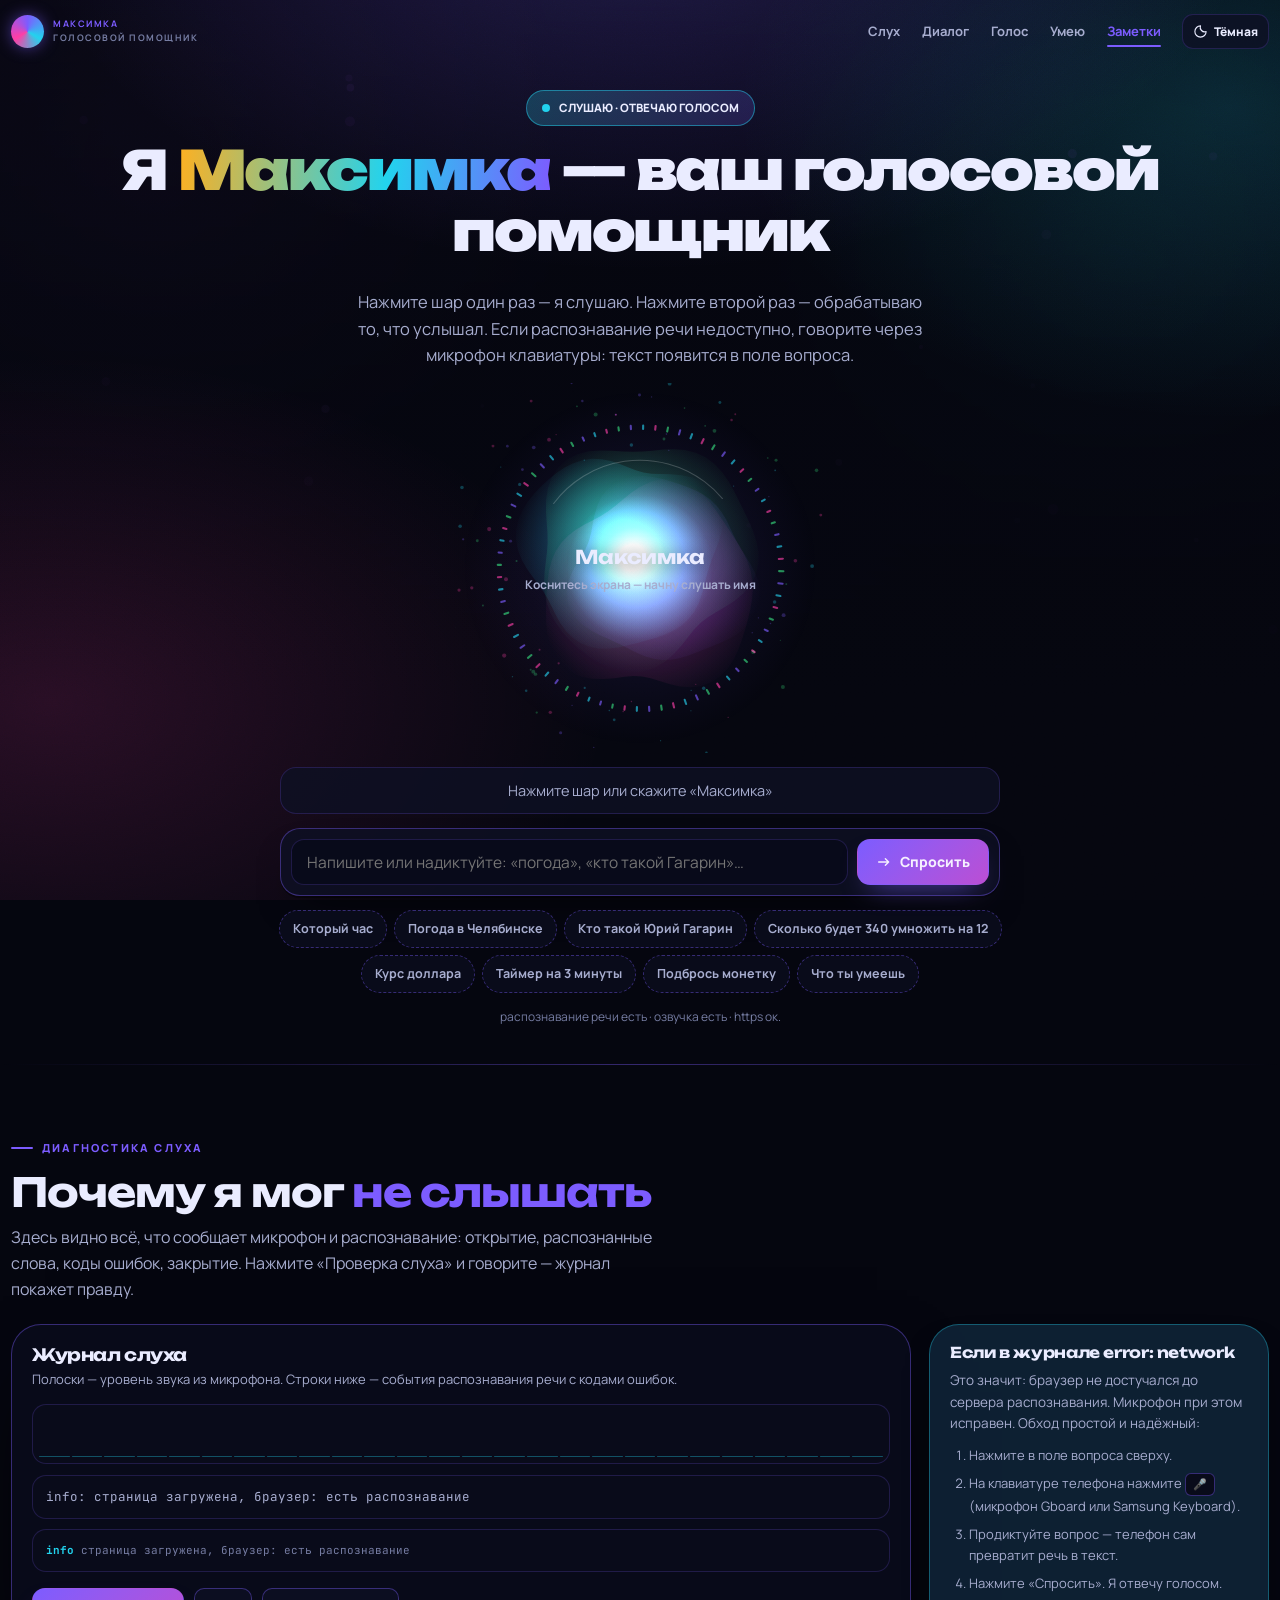
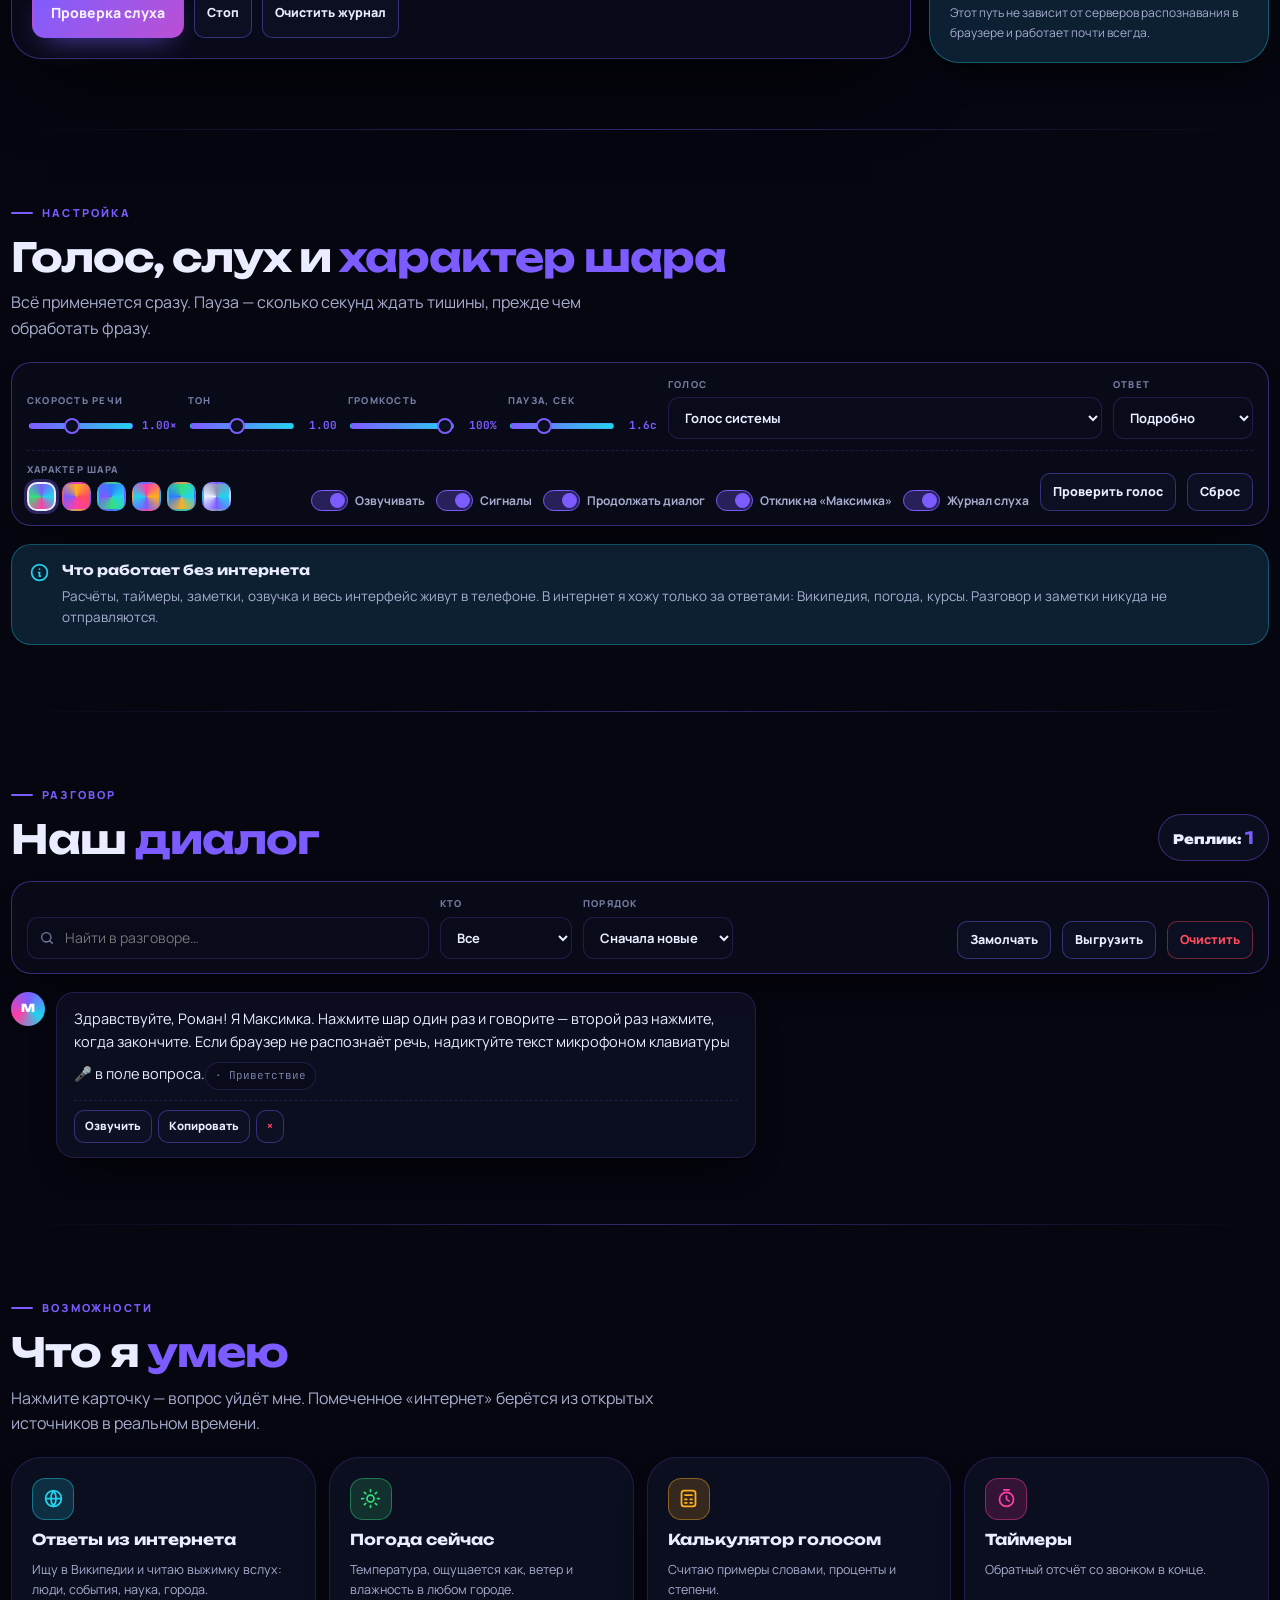
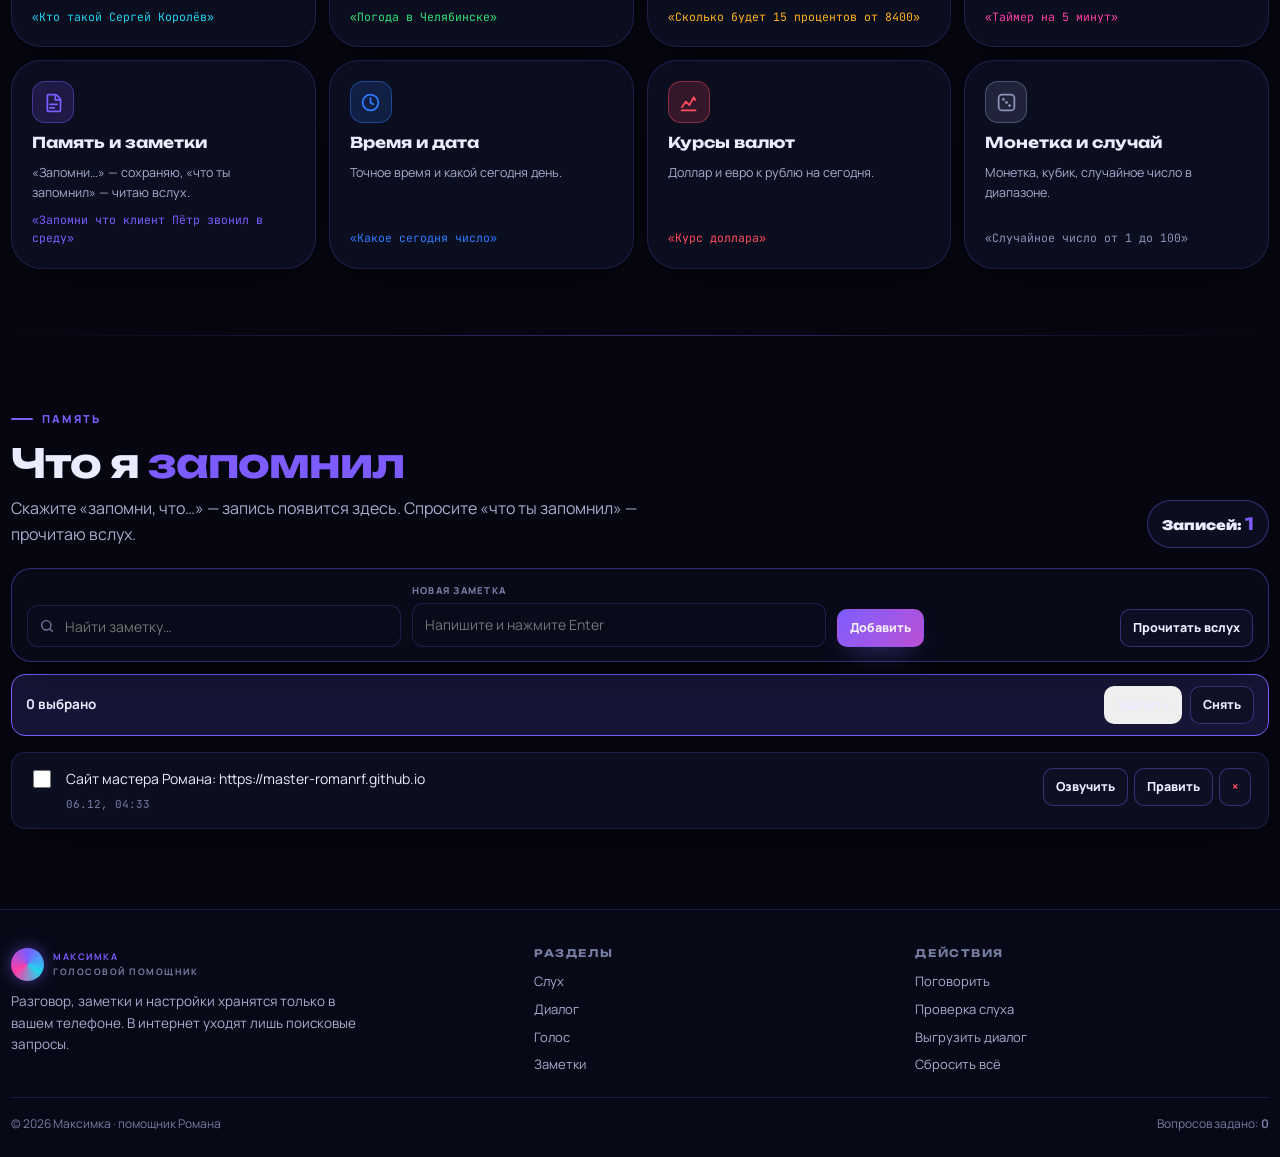
==== commit 49280834: "Create maksimka.html" ====
--- a/maksimka.html
+++ b/maksimka.html
@@ -4,7 +4,7 @@
 <meta charset="utf-8">
 <meta name="viewport" content="width=device-width,initial-scale=1,viewport-fit=cover">
 <title>Максимка · голосовой помощник</title>
-<meta name="description" content="Максимка — голосовой помощник с живым шаром. Позовите по имени, задайте вопрос вслух и получите ответ голосом: погода, Wikipedia, расчёты, таймеры и заметки.">
+<meta name="description" content="Максимка — голосовой помощник с живым шаром и журналом слуха: видно, что слышит микрофон. Погода, Wikipedia, расчёты, таймеры, заметки, ответы голосом.">
 <meta name="theme-color" content="#05060f">
 <meta name="mobile-web-app-capable" content="yes">
 <meta name="apple-mobile-web-app-capable" content="yes">
@@ -75,7 +75,7 @@
 .nav.open .burger i{background:transparent}.nav.open .burger i::before{transform:translateY(6px) rotate(45deg)}.nav.open .burger i::after{transform:translateY(-6px) rotate(-45deg)}
 #prog{position:absolute;left:0;bottom:-1px;height:2px;width:100%;transform:scaleX(0);transform-origin:0 50%;background:linear-gradient(90deg,var(--violet),var(--cyan),var(--green),var(--amber),var(--magenta))}
 .wrap{width:min(1280px,100% - 22px);margin-inline:auto}
-section{scroll-margin-top:calc(var(--nav) + 12px);position:relative}.pad{padding:70px 0}
+section{scroll-margin-top:calc(var(--nav) + 12px);position:relative}.pad{padding:66px 0}
 .eyebrow{display:inline-flex;align-items:center;gap:9px;font-size:11px;font-weight:800;letter-spacing:.2em;text-transform:uppercase;color:var(--accent);margin-bottom:13px}
 .eyebrow::before{content:"";width:22px;height:2px;background:currentColor;border-radius:2px}
 .h2{font-size:clamp(24px,3.8vw,40px)}.h2 em{font-style:normal;color:var(--accent)}
@@ -92,8 +92,8 @@
 .btn.g{background:var(--surface);border-color:var(--bd2);color:var(--txt)}
 .btn.g:hover{border-color:var(--accent);color:var(--accent);transform:translateY(-2px)}
 .btn.t{padding:8px 12px;font-size:12.5px;border-radius:10px}
-.brow{display:flex;flex-wrap:wrap;gap:10px;margin-top:18px}
-.hero{padding:calc(var(--nav) + 26px) 0 40px;display:grid;place-items:center;gap:14px;text-align:center}
+.brow{display:flex;flex-wrap:wrap;gap:10px;margin-top:16px}
+.hero{padding:calc(var(--nav) + 26px) 0 38px;display:grid;place-items:center;gap:14px;text-align:center}
 .spark{display:inline-flex;align-items:center;gap:9px;padding:8px 15px;border-radius:99px;font-size:11.5px;font-weight:800;
 background:linear-gradient(120deg,color-mix(in srgb,var(--cyan) 24%,transparent),color-mix(in srgb,var(--violet) 18%,transparent));
 border:1px solid color-mix(in srgb,var(--cyan) 48%,transparent)}
@@ -102,7 +102,7 @@
 h1{font-size:clamp(27px,4.8vw,54px);font-weight:900;letter-spacing:-.038em}
 h1 .g{background:linear-gradient(94deg,var(--amber),var(--cyan) 56%,var(--violet));-webkit-background-clip:text;background-clip:text;color:transparent}
 .hlead{margin-top:14px;font-size:16.5px;color:var(--txt2);max-width:58ch;margin-inline:auto}
-.orb-btn{position:relative;width:min(390px,86vw);aspect-ratio:1;border:0;background:none;padding:0;cursor:pointer;display:grid;place-items:center;transition:transform .3s;-webkit-tap-highlight-color:transparent}
+.orb-btn{position:relative;width:min(370px,84vw);aspect-ratio:1;border:0;background:none;padding:0;cursor:pointer;display:grid;place-items:center;transition:transform .3s;-webkit-tap-highlight-color:transparent}
 .orb-btn:hover{transform:scale(1.015)}.orb-btn:active{transform:scale(.985)}
 .orb-btn canvas{position:absolute;inset:0;width:100%;height:100%}
 .orb-cap{position:relative;z-index:2;display:grid;gap:5px;place-items:center;pointer-events:none;padding:0 18%}
@@ -118,12 +118,13 @@
 .quick{display:flex;gap:7px;flex-wrap:wrap;justify-content:center;width:min(760px,100%)}
 .qchip{padding:8px 13px;border-radius:99px;background:var(--bg2);border:1px dashed var(--bd2);color:var(--txt2);font-size:12.5px;font-weight:700;cursor:pointer;transition:.2s}
 .qchip:hover{border-style:solid;border-color:var(--accent);color:var(--accent);background:color-mix(in srgb,var(--accent) 10%,transparent)}
-.hint{font-size:12px;color:var(--txt3);max-width:60ch;margin-inline:auto}
+.hint{font-size:12px;color:var(--txt3);max-width:62ch;margin-inline:auto}
 .timerbar{width:min(720px,100%);display:none;align-items:center;gap:12px;padding:12px 16px;border-radius:16px;background:color-mix(in srgb,var(--amber) 12%,var(--surface));border:1px solid color-mix(in srgb,var(--amber) 46%,transparent)}
 .timerbar.on{display:flex}
 .timerbar b{font-family:var(--mono);font-size:22px;color:var(--amber)}
 /* PANEL */
 .panel{position:sticky;top:calc(var(--nav) + 8px);z-index:25;margin-top:20px;padding:14px 15px;border-radius:var(--rl);background:color-mix(in srgb,var(--surface2) 95%,transparent);backdrop-filter:blur(16px);-webkit-backdrop-filter:blur(16px);border:1px solid var(--bd2);box-shadow:var(--sh1)}
+.panel.static{position:static}
 .prow{display:flex;gap:11px;flex-wrap:wrap;align-items:flex-end}
 .prow+.prow{margin-top:11px;padding-top:11px;border-top:1px dashed var(--bd)}
 .fld{display:flex;flex-direction:column;gap:5px;min-width:0}
@@ -157,6 +158,24 @@
 select:focus{outline:none;border-color:var(--accent)}
 .counter{font-family:var(--dsp);font-weight:900;font-size:13px;padding:9px 14px;border-radius:99px;background:var(--surface);border:1px solid var(--bd2);white-space:nowrap}
 .counter b{color:var(--accent);font-size:17px}
+/* EAR / DIAG */
+.eargrid{display:grid;grid-template-columns:1fr 340px;gap:18px;margin-top:22px;align-items:start}
+.earbox{padding:20px;border-radius:var(--rx);background:var(--surface2);border:1px solid var(--bd2);box-shadow:var(--sh2)}
+.earbox h3{font-size:17px;margin-bottom:5px}
+.earbox>p{font-size:13px;color:var(--txt2);margin-bottom:14px}
+.meter{height:60px;border-radius:14px;background:var(--bg2);border:1px solid var(--bd);overflow:hidden;display:flex;align-items:flex-end;gap:2px;padding:6px}
+.meter i{flex:1;background:linear-gradient(180deg,var(--magenta),var(--cyan),var(--green));border-radius:3px;height:3%;transition:height .07s linear;opacity:.35}
+.meter.live i{opacity:1}
+.srstat{margin-top:11px;padding:11px 13px;border-radius:var(--rm);font-size:12.5px;font-family:var(--mono);background:var(--bg2);border:1px solid var(--bd);color:var(--txt2);min-height:42px;display:flex;align-items:center;gap:9px;word-break:break-word}
+.srstat.ok{border-color:color-mix(in srgb,var(--ok) 44%,transparent);color:var(--ok)}
+.srstat.err{border-color:color-mix(in srgb,var(--danger) 44%,transparent);color:var(--danger)}
+.srlog{margin-top:10px;max-height:170px;overflow:auto;padding:11px 13px;border-radius:var(--rm);background:var(--bg2);border:1px solid var(--bd);font-family:var(--mono);font-size:11px;line-height:1.7;color:var(--txt3);white-space:pre-wrap;scrollbar-color:var(--accent) var(--bg2)}
+.srlog b{color:var(--cyan);font-weight:700}
+.kbcard{padding:20px;border-radius:var(--rx);background:color-mix(in srgb,var(--info) 9%,var(--surface));border:1px solid color-mix(in srgb,var(--info) 34%,transparent);box-shadow:var(--sh1);position:sticky;top:calc(var(--nav) + 14px)}
+.kbcard h4{font-size:15px;margin-bottom:8px;font-family:var(--dsp)}
+.kbcard ol{margin:0;padding-left:19px;font-size:13px;color:var(--txt2)}
+.kbcard li{margin-bottom:7px}
+.kbcard .kbd{display:inline-block;font-family:var(--mono);font-size:11px;padding:2px 7px;border-radius:6px;background:var(--bg2);border:1px solid var(--bd2);color:var(--txt)}
 /* CHAT */
 .chat{display:grid;gap:12px;margin-top:18px}
 .msg{display:flex;gap:11px;animation:min .4s cubic-bezier(.2,.7,.2,1) both}
@@ -167,7 +186,6 @@
 .msg.me .ava{background:linear-gradient(140deg,var(--amber),var(--magenta));color:#1a1000}
 .bub{max-width:min(700px,88%);padding:14px 17px;border-radius:18px;background:var(--surface);border:1px solid var(--bd);box-shadow:var(--sh1);font-size:14.5px;line-height:1.62;white-space:pre-wrap;word-break:break-word}
 .msg.me .bub{background:color-mix(in srgb,var(--amber) 12%,var(--surface));border-color:color-mix(in srgb,var(--amber) 34%,transparent)}
-.bub b{color:var(--txt)}
 .bub .src{display:inline-flex;align-items:center;gap:6px;margin-top:9px;font-size:11px;font-family:var(--mono);color:var(--txt3);padding:4px 9px;border-radius:99px;background:var(--bg2);border:1px solid var(--bd)}
 .bub .src.net{color:var(--cyan);border-color:color-mix(in srgb,var(--cyan) 40%,transparent)}
 .bacts{display:flex;gap:6px;flex-wrap:wrap;margin-top:10px;padding-top:9px;border-top:1px dashed var(--bd)}
@@ -198,13 +216,12 @@
 .notebox{padding:15px 17px;border-radius:var(--rl);display:flex;gap:12px;align-items:flex-start;font-size:13.5px;color:var(--txt2);background:color-mix(in srgb,var(--info) 9%,var(--surface));border:1px solid color-mix(in srgb,var(--info) 32%,transparent);margin-top:18px}
 .notebox svg{width:21px;height:21px;color:var(--info);flex:0 0 auto;margin-top:2px}
 .notebox b{color:var(--txt);display:block;margin-bottom:4px;font-family:var(--dsp);font-size:13.5px}
-.kbd{display:inline-block;font-family:var(--mono);font-size:11px;padding:2px 7px;border-radius:6px;background:var(--bg2);border:1px solid var(--bd2);color:var(--txt2)}
-footer{border-top:1px solid var(--bd);background:color-mix(in srgb,var(--bg2) 80%,transparent);padding:40px 0 26px;margin-top:14px}
+footer{border-top:1px solid var(--bd);background:color-mix(in srgb,var(--bg2) 80%,transparent);padding:38px 0 24px;margin-top:14px}
 .fgrid{display:grid;grid-template-columns:1.4fr 1fr 1fr;gap:28px}
 .fgrid h4{font-size:10.5px;letter-spacing:.15em;text-transform:uppercase;color:var(--txt3);margin-bottom:11px}
 .fl{display:grid;gap:7px}.fl button{font-size:13px;color:var(--txt2);background:none;border:0;padding:0;text-align:left;cursor:pointer;font-family:inherit;transition:.2s}
 .fl button:hover{color:var(--accent)}
-.cbar{display:flex;justify-content:space-between;gap:14px;flex-wrap:wrap;margin-top:24px;padding-top:17px;border-top:1px solid var(--bd);font-size:12px;color:var(--txt3)}
+.cbar{display:flex;justify-content:space-between;gap:14px;flex-wrap:wrap;margin-top:22px;padding-top:16px;border-top:1px solid var(--bd);font-size:12px;color:var(--txt3)}
 #ov{position:fixed;inset:0;z-index:140;display:flex;flex-direction:column;background:var(--scrim);backdrop-filter:blur(10px);opacity:0;transition:opacity .28s}
 #ov.in{opacity:1}
 .ovbar{display:flex;align-items:center;gap:11px;padding:13px 16px;border-bottom:1px solid var(--bd2);background:var(--surface2);flex:0 0 auto}
@@ -219,10 +236,10 @@
 .toast{display:flex;align-items:center;gap:10px;padding:12px 15px;border-radius:13px;font-size:13px;font-weight:700;background:var(--surface2);border:1px solid var(--bd2);box-shadow:var(--sh2);opacity:0;transform:translateY(12px);transition:.3s cubic-bezier(.2,.8,.2,1);max-width:520px;pointer-events:auto}
 .toast.in{opacity:1;transform:none}
 .tdot{width:8px;height:8px;border-radius:99px;background:var(--ok);flex:0 0 auto;box-shadow:0 0 0 4px color-mix(in srgb,var(--ok) 20%,transparent)}
-@media(max-width:960px){.fgrid{grid-template-columns:1fr 1fr}}
+@media(max-width:1080px){.eargrid{grid-template-columns:1fr}.kbcard{position:static}.fgrid{grid-template-columns:1fr 1fr}}
 @media(max-width:860px){.nlinks{position:fixed;top:var(--nav);left:0;right:0;flex-direction:column;gap:2px;padding:12px 14px 18px;background:color-mix(in srgb,var(--bg) 98%,transparent);backdrop-filter:blur(18px);border-bottom:1px solid var(--bd);transform:translateY(-130%);transition:transform .32s cubic-bezier(.2,.8,.2,1);max-height:calc(100vh - var(--nav));overflow:auto}
-.nav.open .nlinks{transform:none}.nlinks a{padding:12px 13px;font-size:15px}.burger{display:inline-flex}.ntools .tl{display:none}.pad{padding:50px 0}.panel{position:static}.fgrid{grid-template-columns:1fr}}
-@media(max-width:520px){.sgrid{grid-template-columns:1fr}.btn{width:100%}.brow .btn,.bacts .btn,.ovacts .btn,.ask .btn,.bulk .btn{width:auto}.ask .btn{flex:1 1 100%}.bub{max-width:100%}input[type=range]{width:92px}.orb-btn{width:min(300px,90vw)}}
+.nav.open .nlinks{transform:none}.nlinks a{padding:12px 13px;font-size:15px}.burger{display:inline-flex}.pad{padding:48px 0}.panel{position:static}.fgrid{grid-template-columns:1fr}}
+@media(max-width:520px){.sgrid{grid-template-columns:1fr}.btn{width:100%}.brow .btn,.bacts .btn,.ovacts .btn,.ask .btn,.bulk .btn{width:auto}.ask .btn{flex:1 1 100%}.bub{max-width:100%}input[type=range]{width:92px}.orb-btn{width:min(290px,90vw)}}
 @media(prefers-reduced-motion:reduce){*,*::before,*::after{animation-duration:.001ms!important;transition-duration:.001ms!important}.rv{opacity:1;transform:none}}
 </style>
 </head>
@@ -233,7 +250,7 @@
 <header class="nav" id="nav"><div class="nav-in">
   <a class="logo" href="#top"><span class="lmark" aria-hidden="true"></span><span><b>Максимка</b><span>голосовой помощник</span></span></a>
   <nav class="nlinks" id="nlinks" aria-label="Разделы">
-    <a href="#dialog">Диалог</a><a href="#voice">Голос</a><a href="#kb">Что умею</a><a href="#notes">Заметки</a>
+    <a href="#ear">Слух</a><a href="#dialog">Диалог</a><a href="#voice">Голос</a><a href="#kb">Умею</a><a href="#notes">Заметки</a>
   </nav>
   <div class="ntools">
     <button type="button" class="ibtn js-theme" aria-pressed="false"><svg viewBox="0 0 24 24" fill="none"><path d="M12 3a9 9 0 1 0 9 9 7 7 0 0 1-9-9Z" stroke="currentColor" stroke-width="1.8" stroke-linejoin="round"/></svg><span class="tl">Тёмная</span></button>
@@ -245,16 +262,16 @@
 <section class="hero" data-accent="violet"><div class="wrap" style="display:grid;place-items:center;gap:14px">
   <span class="spark rv"><i></i>СЛУШАЮ · ОТВЕЧАЮ ГОЛОСОМ</span>
   <h1 class="rv">Я <span class="g">Максимка</span> — ваш голосовой помощник</h1>
-  <p class="hlead rv">Нажмите шар и скажите «Максимка» — я откликнусь. Задайте вопрос вслух или текстом: найду ответ в интернете, скажу погоду, посчитаю, поставлю таймер, запомню заметку.</p>
-  <button type="button" class="orb-btn rv" id="orb" aria-label="Нажмите и говорите с Максимкой">
-    <canvas id="orbCv" width="780" height="780" aria-hidden="true"></canvas>
-    <span class="orb-cap"><b id="orbTitle">Максимка</b><span id="orbSub">Нажмите шар и задайте вопрос</span></span>
+  <p class="hlead rv">Нажмите шар один раз — я слушаю. Нажмите второй раз — обрабатываю то, что услышал. Если распознавание речи недоступно, говорите через микрофон клавиатуры: текст появится в поле вопроса.</p>
+  <button type="button" class="orb-btn rv" id="orb" aria-label="Нажмите, чтобы говорить с Максимкой">
+    <canvas id="orbCv" width="740" height="740" aria-hidden="true"></canvas>
+    <span class="orb-cap"><b id="orbTitle">Максимка</b><span id="orbSub">Нажмите шар — я начну слушать</span></span>
   </button>
-  <div class="heard rv" id="heard"><span id="heardText">Скажите «Максимка» или нажмите шар</span></div>
-  <div class="timerbar" id="timerBar"><svg viewBox="0 0 24 24" width="20" height="20" fill="none" style="color:var(--amber)"><circle cx="12" cy="13" r="8" stroke="currentColor" stroke-width="2"/><path d="M12 9v4l3 2M9 2h6" stroke="currentColor" stroke-width="2" stroke-linecap="round"/></svg><b id="timerVal">00:00</b><span class="small" id="timerLabel">Таймер</span><span class="sp"></span><button type="button" class="btn dg t" id="timerStop">Отменить</button></div>
+  <div class="heard rv" id="heard"><span id="heardText">Нажмите шар или скажите «Максимка»</span></div>
+  <div class="timerbar" id="timerBar"><svg viewBox="0 0 24 24" width="20" height="20" fill="none" style="color:var(--amber)"><circle cx="12" cy="13" r="8" stroke="currentColor" stroke-width="2"/><path d="M12 9v4l3 2M9 2h6" stroke="currentColor" stroke-width="2" stroke-linecap="round"/></svg><b id="timerVal">00:00</b><span class="small" id="timerLabel">Таймер</span><span class="sp"></span><button type="button" class="btn g t" id="timerStop" style="color:var(--danger);border-color:color-mix(in srgb,var(--danger) 40%,transparent)">Отменить</button></div>
   <form class="ask rv" id="askForm">
     <label class="skip" for="askInput">Вопрос помощнику</label>
-    <input id="askInput" type="text" placeholder="Напишите: «погода в Челябинске», «кто такой Гагарин»…" autocomplete="off">
+    <input id="askInput" type="text" placeholder="Напишите или надиктуйте: «погода», «кто такой Гагарин»…" autocomplete="off">
     <button class="btn p" type="submit"><svg viewBox="0 0 24 24" fill="none"><path d="M4 12h15m0 0-5-5m5 5-5 5" stroke="currentColor" stroke-width="2" stroke-linecap="round" stroke-linejoin="round"/></svg>Спросить</button>
   </form>
   <div class="quick rv" id="quick"></div>
@@ -263,17 +280,47 @@
 
 <div class="rule"></div>
 
-<section id="voice" class="pad" data-accent="cyan"><div class="wrap">
-  <span class="eyebrow rv">Настройка голоса</span>
-  <h2 class="h2 rv">Как я <em>слушаю и говорю</em></h2>
-  <p class="sub rv">Всё меняется на лету. Если распознавание речи в вашем браузере недоступно — пишите текстом, ответы озвучиваются всё равно.</p>
-  <div class="panel rv" role="region" aria-label="Настройки голоса">
+<section id="ear" class="pad" data-accent="cyan"><div class="wrap">
+  <span class="eyebrow rv">Диагностика слуха</span>
+  <h2 class="h2 rv">Почему я мог <em>не слышать</em></h2>
+  <p class="sub rv">Здесь видно всё, что сообщает микрофон и распознавание: открытие, распознанные слова, коды ошибок, закрытие. Нажмите «Проверка слуха» и говорите — журнал покажет правду.</p>
+  <div class="eargrid">
+    <div class="earbox rv">
+      <h3>Журнал слуха</h3>
+      <p>Полоски — уровень звука из микрофона. Строки ниже — события распознавания речи с кодами ошибок.</p>
+      <div class="meter" id="meter"></div>
+      <div class="srstat" id="srStat">ожидание проверки…</div>
+      <div class="srlog" id="srLog">журнал пуст</div>
+      <div class="brow"><button type="button" class="btn p" id="earTest">Проверка слуха</button><button type="button" class="btn g t" id="earStop">Стоп</button><button type="button" class="btn g t" id="earClear">Очистить журнал</button></div>
+    </div>
+    <aside class="kbcard rv">
+      <h4>Если в журнале error: network</h4>
+      <p class="small muted" style="margin-bottom:10px">Это значит: браузер не достучался до сервера распознавания. Микрофон при этом исправен. Обход простой и надёжный:</p>
+      <ol>
+        <li>Нажмите в поле вопроса сверху.</li>
+        <li>На клавиатуре телефона нажмите <span class="kbd">🎤</span> (микрофон Gboard или Samsung Keyboard).</li>
+        <li>Продиктуйте вопрос — телефон сам превратит речь в текст.</li>
+        <li>Нажмите «Спросить». Я отвечу голосом.</li>
+      </ol>
+      <p class="tiny muted" style="margin-top:10px">Этот путь не зависит от серверов распознавания в браузере и работает почти всегда.</p>
+    </aside>
+  </div>
+</div></section>
+
+<div class="rule"></div>
+
+<section id="voice" class="pad" data-accent="green"><div class="wrap">
+  <span class="eyebrow rv">Настройка</span>
+  <h2 class="h2 rv">Голос, слух и <em>характер шара</em></h2>
+  <p class="sub rv">Всё применяется сразу. Пауза — сколько секунд ждать тишины, прежде чем обработать фразу.</p>
+  <div class="panel rv" role="region" aria-label="Настройки голоса и слуха">
     <div class="prow">
       <div class="fld"><label for="vRate">Скорость речи</label><div class="rwrap"><input type="range" id="vRate" min="0.6" max="1.6" step="0.05"><span class="rval" id="vRateV"></span></div></div>
       <div class="fld"><label for="vPitch">Тон</label><div class="rwrap"><input type="range" id="vPitch" min="0.6" max="1.5" step="0.05"><span class="rval" id="vPitchV"></span></div></div>
       <div class="fld"><label for="vVol">Громкость</label><div class="rwrap"><input type="range" id="vVol" min="0" max="1" step="0.05"><span class="rval" id="vVolV"></span></div></div>
-      <div class="fld" style="flex:1 1 180px"><label for="vVoice">Голос</label><select id="vVoice"></select></div>
-      <div class="fld" style="flex:0 1 150px"><label for="vLen">Длина ответа</label><select id="vLen"><option value="short">Коротко</option><option value="full">Подробно</option></select></div>
+      <div class="fld"><label for="vSil">Пауза, сек</label><div class="rwrap"><input type="range" id="vSil" min="0.6" max="4" step="0.2"><span class="rval" id="vSilV"></span></div></div>
+      <div class="fld" style="flex:1 1 170px"><label for="vVoice">Голос</label><select id="vVoice"></select></div>
+      <div class="fld" style="flex:0 1 140px"><label for="vLen">Ответ</label><select id="vLen"><option value="short">Коротко</option><option value="full">Подробно</option></select></div>
     </div>
     <div class="prow">
       <div class="fld"><label>Характер шара</label><div class="chips" id="palChips"></div></div>
@@ -282,51 +329,52 @@
       <label class="tgl"><input type="checkbox" id="vBeep"><span class="track"></span>Сигналы</label>
       <label class="tgl"><input type="checkbox" id="vAuto"><span class="track"></span>Продолжать диалог</label>
       <label class="tgl"><input type="checkbox" id="vWake"><span class="track"></span>Отклик на «Максимка»</label>
+      <label class="tgl"><input type="checkbox" id="vLog"><span class="track"></span>Журнал слуха</label>
       <button type="button" class="btn g t" id="vTest">Проверить голос</button>
       <button type="button" class="btn g t" id="vReset">Сброс</button>
     </div>
   </div>
   <div class="notebox rv"><svg viewBox="0 0 24 24" fill="none"><circle cx="12" cy="12" r="9" stroke="currentColor" stroke-width="2"/><path d="M12 8h.01M11 12h1v4h1" stroke="currentColor" stroke-width="2" stroke-linecap="round"/></svg>
-    <div><b>Что работает без интернета и без ключей</b>База умений, расчёты, таймеры, заметки и озвучка живут прямо в телефоне. В интернет я хожу только за ответами: Википедия, погода Open-Meteo, курсы валют. Разговор и заметки никуда не отправляются.</div></div>
+    <div><b>Что работает без интернета</b>Расчёты, таймеры, заметки, озвучка и весь интерфейс живут в телефоне. В интернет я хожу только за ответами: Википедия, погода, курсы. Разговор и заметки никуда не отправляются.</div></div>
 </div></section>
 
 <div class="rule"></div>
 
-<section id="dialog" class="pad" data-accent="green"><div class="wrap">
+<section id="dialog" class="pad" data-accent="magenta"><div class="wrap">
   <div style="display:flex;justify-content:space-between;align-items:flex-end;gap:16px;flex-wrap:wrap">
     <div><span class="eyebrow rv">Разговор</span><h2 class="h2 rv">Наш <em>диалог</em></h2></div>
     <div class="counter rv">Реплик: <b id="msgCount">0</b></div>
   </div>
-  <div class="panel rv" style="position:static"><div class="prow">
+  <div class="panel static rv"><div class="prow">
     <div class="sbox"><svg viewBox="0 0 24 24" fill="none"><circle cx="11" cy="11" r="7" stroke="currentColor" stroke-width="2"/><path d="m20 20-3.5-3.5" stroke="currentColor" stroke-width="2" stroke-linecap="round"/></svg><label class="skip" for="hQ">Поиск по диалогу</label><input id="hQ" type="search" placeholder="Найти в разговоре…" autocomplete="off"></div>
-    <div class="fld"><label for="hWho">Кто</label><select id="hWho"><option value="all">Все</option><option value="me">Мои вопросы</option><option value="bot">Мои ответы</option></select></div>
+    <div class="fld"><label for="hWho">Кто</label><select id="hWho"><option value="all">Все</option><option value="me">Мои вопросы</option><option value="bot">Ответы</option></select></div>
     <div class="fld"><label for="hSort">Порядок</label><select id="hSort"><option value="new">Сначала новые</option><option value="old">Сначала старые</option></select></div>
     <span class="sp"></span>
     <button type="button" class="btn g t" id="hStop">Замолчать</button>
     <button type="button" class="btn g t" id="hExport">Выгрузить</button>
-    <button type="button" class="btn g t" id="hClear" style="border-color:color-mix(in srgb,var(--danger) 40%,transparent);color:var(--danger)">Очистить</button>
+    <button type="button" class="btn g t" id="hClear" style="color:var(--danger);border-color:color-mix(in srgb,var(--danger) 40%,transparent)">Очистить</button>
   </div></div>
   <div class="chat" id="chat"></div>
-  <div class="empty rv" id="chatEmpty"><b>Разговор ещё не начался</b><p class="muted small">Нажмите шар и спросите что угодно: «который час», «погода», «кто такой Гагарин», «сколько будет 340 умножить на 12».</p></div>
+  <div class="empty rv" id="chatEmpty"><b>Разговор ещё не начался</b><p class="muted small">Нажмите шар и скажите фразу или напишите: «который час», «погода», «кто такой Гагарин», «сколько будет 340 умножить на 12».</p></div>
 </div></section>
 
 <div class="rule"></div>
 
-<section id="kb" class="pad" data-accent="magenta"><div class="wrap">
+<section id="kb" class="pad" data-accent="amber"><div class="wrap">
   <span class="eyebrow rv">Возможности</span>
   <h2 class="h2 rv">Что я <em>умею</em></h2>
-  <p class="sub rv">Нажмите карточку — вопрос уйдёт мне. Всё, что помечено «интернет», берётся из открытых источников в реальном времени.</p>
+  <p class="sub rv">Нажмите карточку — вопрос уйдёт мне. Помеченное «интернет» берётся из открытых источников в реальном времени.</p>
   <div class="sgrid" id="skillGrid"></div>
 </div></section>
 
 <div class="rule"></div>
 
-<section id="notes" class="pad" data-accent="amber"><div class="wrap">
+<section id="notes" class="pad" data-accent="violet"><div class="wrap">
   <div style="display:flex;justify-content:space-between;align-items:flex-end;gap:16px;flex-wrap:wrap">
     <div><span class="eyebrow rv">Память</span><h2 class="h2 rv">Что я <em>запомнил</em></h2><p class="sub rv">Скажите «запомни, что…» — запись появится здесь. Спросите «что ты запомнил» — прочитаю вслух.</p></div>
     <div class="counter rv">Записей: <b id="noteCount">0</b></div>
   </div>
-  <div class="panel rv" style="position:static"><div class="prow">
+  <div class="panel static rv"><div class="prow">
     <div class="sbox"><svg viewBox="0 0 24 24" fill="none"><circle cx="11" cy="11" r="7" stroke="currentColor" stroke-width="2"/><path d="m20 20-3.5-3.5" stroke="currentColor" stroke-width="2" stroke-linecap="round"/></svg><label class="skip" for="nQ">Поиск заметок</label><input id="nQ" type="search" placeholder="Найти заметку…" autocomplete="off"></div>
     <div class="fld" style="flex:1 1 240px"><label for="nNew">Новая заметка</label><input id="nNew" type="text" placeholder="Напишите и нажмите Enter" style="padding:10px 12px;border-radius:11px;background:var(--bg2);border:1px solid var(--bd);color:var(--txt);font:inherit;font-size:14px"></div>
     <button type="button" class="btn p t" id="nAdd">Добавить</button>
@@ -344,8 +392,8 @@
   <div class="fgrid">
     <div><a class="logo" href="#top" style="margin-bottom:10px"><span class="lmark" aria-hidden="true"></span><span><b>Максимка</b><span>голосовой помощник</span></span></a>
       <p class="small muted" style="max-width:44ch">Разговор, заметки и настройки хранятся только в вашем телефоне. В интернет уходят лишь поисковые запросы.</p></div>
-    <div><h4>Разделы</h4><div class="fl"><button type="button" data-go="#dialog">Диалог</button><button type="button" data-go="#voice">Голос</button><button type="button" data-go="#kb">Что умею</button><button type="button" data-go="#notes">Заметки</button></div></div>
-    <div><h4>Действия</h4><div class="fl"><button type="button" id="fTalk">Поговорить</button><button type="button" id="fExport">Выгрузить диалог</button><button type="button" id="fKeys">Горячие клавиши</button><button type="button" id="fReset">Сбросить всё</button></div></div>
+    <div><h4>Разделы</h4><div class="fl"><button type="button" data-go="#ear">Слух</button><button type="button" data-go="#dialog">Диалог</button><button type="button" data-go="#voice">Голос</button><button type="button" data-go="#notes">Заметки</button></div></div>
+    <div><h4>Действия</h4><div class="fl"><button type="button" id="fTalk">Поговорить</button><button type="button" id="fEar">Проверка слуха</button><button type="button" id="fExport">Выгрузить диалог</button><button type="button" id="fReset">Сбросить всё</button></div></div>
   </div>
   <div class="cbar"><span>© <span id="yr">2026</span> Максимка · помощник Романа</span><span>Вопросов задано: <b id="fQ">0</b></span></div>
 </div></footer>
@@ -359,10 +407,9 @@
 "use strict";
 var $=function(s,r){return (r||document).querySelector(s)};
 var $$=function(s,r){return Array.prototype.slice.call((r||document).querySelectorAll(s))};
-var LS={get:function(k,f){try{var v=localStorage.getItem('mx_'+k);return v?JSON.parse(v):f}catch(e){return f}},
-set:function(k,v){try{localStorage.setItem('mx_'+k,JSON.stringify(v))}catch(e){}}};
+var LS={get:function(k,f){try{var v=localStorage.getItem('mx2_'+k);return v?JSON.parse(v):f}catch(e){return f}},
+set:function(k,v){try{localStorage.setItem('mx2_'+k,JSON.stringify(v))}catch(e){}}};
 var reduced=matchMedia('(prefers-reduced-motion: reduce)').matches,root=document.documentElement;
-var NAME='Максимка';
 var WPAL={
  aurora:{n:'Аврора',h:[[124,92,255],[34,211,238],[255,62,165],[52,224,122]]},
  ember:{n:'Уголь',h:[[255,176,32],[255,77,94],[255,62,165],[124,92,255]]},
@@ -370,7 +417,7 @@
  candy:{n:'Карамель',h:[[255,62,165],[255,176,32],[124,92,255],[34,211,238]]},
  forest:{n:'Хвоя',h:[[52,224,122],[34,211,238],[255,176,32],[47,125,255]]},
  mono:{n:'Сталь',h:[[139,147,184],[34,211,238],[124,92,255],[234,236,255]]}};
-var DEF={pal:'aurora',rate:1,pitch:1,vol:1,voice:'',len:'full',speak:true,beep:true,auto:true,wake:true,sound:true};
+var DEF={pal:'aurora',rate:1,pitch:1,vol:1,voice:'',len:'full',sil:1.6,speak:true,beep:true,auto:true,wake:true,log:true,sound:true};
 var cfg=Object.assign({},DEF,LS.get('cfg',{}));
 var history=LS.get('hist',[]);
 var notes=LS.get('notes',null);
@@ -385,8 +432,8 @@
 function toast(m){var el=document.createElement('div');el.className='toast';
 el.innerHTML='<span class="tdot"></span><span style="flex:1"></span>';el.children[1].textContent=m;
 tw.appendChild(el);requestAnimationFrame(function(){el.classList.add('in')});
-setTimeout(function(){el.classList.remove('in');setTimeout(function(){el.remove()},320)},3400)}
-function copyText(t,label,onFail){var done=function(){toast(label||'Скопировано')};
+setTimeout(function(){el.classList.remove('in');setTimeout(function(){el.remove()},320)},4200)}
+function copyText(t,label,onFail){var done=function(){toast(label||'Скопировано');tone(880,.1)};
 var legacy=function(){var ta=document.createElement('textarea');ta.value=t;ta.setAttribute('readonly','');
  ta.style.cssText='position:fixed;top:0;left:0;opacity:0';document.body.appendChild(ta);ta.select();ta.setSelectionRange(0,t.length);
  var ok=false;try{ok=document.execCommand('copy')}catch(e){}ta.remove();
@@ -413,7 +460,20 @@
  navigator.mediaDevices.getUserMedia({audio:true}).then(function(s){micStream=s;var a=ac();if(!a)return cb(null);
   try{var src=a.createMediaStreamSource(s);analyser=a.createAnalyser();analyser.fftSize=128;analyser.smoothingTimeConstant=.72;
    src.connect(analyser);freq=new Uint8Array(analyser.frequencyBinCount);cb(analyser)}catch(e){cb(null)}}).catch(function(){cb(null)})}
-function dropMic(){if(micStream){micStream.getTracks().forEach(function(t){t.stop()});micStream=null}analyser=null;freq=null}
+function dropMic(){if(micStream){micStream.getTracks().forEach(function(t){t.stop()});micStream=null}analyser=null;freq=null;
+ $('#meter').classList.remove('live')}
+
+/* SR log */
+var srLines=[];
+function logSR(kind,msg){
+ var t=new Date().toLocaleTimeString('ru-RU');
+ srLines.unshift(t+'  '+kind+'  '+msg);
+ if(srLines.length>60)srLines.pop();
+ var box=$('#srLog');
+ if(cfg.log)box.innerHTML=srLines.map(function(l){return '<b>'+l.split('  ')[1]+'</b> '+l.split('  ').slice(2).join(' ')}).join('\n');
+ var st=$('#srStat');st.textContent=kind+': '+msg;
+ st.className='srstat'+(kind==='error'?' err':kind==='result'||kind==='start'?' ok':'')}
+$('#earClear').onclick=function(){srLines=[];$('#srLog').textContent='журнал пуст';$('#srStat').className='srstat';$('#srStat').textContent='журнал очищен'};
 
 /* speech out */
 var synth=window.speechSynthesis,voices=[];
@@ -429,67 +489,92 @@
 function speak(text,after){
  var clean=String(text||'').replace(/https?:\/\/\S+/g,'ссылка').replace(/[•·—]/g,' ').replace(/\s+/g,' ').trim();
  if(!cfg.sound||!cfg.speak||!synth||!clean){if(after)after();return}
- try{synth.cancel();stopRec(true);
+ try{synth.cancel();pauseRec();
   var u=new SpeechSynthesisUtterance(clean.slice(0,1000));
   u.lang='ru-RU';u.rate=cfg.rate;u.pitch=cfg.pitch;u.volume=cfg.vol;
   var v=voices.filter(function(x){return x.name===cfg.voice})[0]||voices.filter(function(x){return /ru/i.test(x.lang)})[0];
   if(v)u.voice=v;
   speaking=true;setState('speak');
-  u.onend=u.onerror=function(){speaking=false;setState(cfg.wake?'wake':'sleep');if(after)after();resumeRec()};
+  u.onend=u.onerror=function(){speaking=false;setState(mode==='cmd'?'listen':(cfg.wake?'wake':'sleep'));if(after)after();resumeRec()};
   synth.speak(u)}catch(e){speaking=false;if(after)after()}}
 function hush(){try{if(synth)synth.cancel()}catch(e){}speaking=false;setState(cfg.wake?'wake':'sleep')}
 
 /* speech in */
 var SR=window.SpeechRecognition||window.webkitSpeechRecognition;
-var rec=null,recOn=false,wantRec=false,mode='idle',buf='',silenceT=null,restartT=null,fatal=false;
+var rec=null,recOn=false,wantRec=false,mode='idle',buf='',silenceT=null,restartT=null,fatal=false,listenSec=0,listenInt=null;
 function buildRec(){if(!SR||fatal)return null;
  var r=new SR();r.lang='ru-RU';r.continuous=true;r.interimResults=true;r.maxAlternatives=1;
- r.onstart=function(){recOn=true;getMic(function(){});if(mode==='idle')setState(cfg.wake?'wake':'sleep')};
+ r.onstart=function(){recOn=true;logSR('start','микрофон открыт, слушаю');getMic(function(a){if(a)$('#meter').classList.add('live')})};
  r.onresult=function(e){
   var interim='',final='';
   for(var i=e.resultIndex;i<e.results.length;i++){var t=e.results[i][0].transcript;
    if(e.results[i].isFinal)final+=t;else interim+=t}
   var live=(final||interim).trim();if(!live)return;
+  logSR('result',live);
   if(mode==='idle'){
    $('#heardText').textContent='Слышу: '+live;$('#heard').classList.add('live');
-   if(cfg.wake&&/максим|макс\b/.test(norm(live))){wake(live)}}
+   if(cfg.wake&&/максим|макс\b/.test(norm(live)))wake(live)}
   else if(mode==='cmd'){
    buf=live;$('#heardText').textContent=live;$('#heard').classList.add('live');
-   clearTimeout(silenceT);silenceT=setTimeout(function(){finishCmd()},final?900:1900)}
+   clearTimeout(silenceT);
+   silenceT=setTimeout(function(){finishCmd()},final?Math.max(500,cfg.sil*600):cfg.sil*1000)}
  };
  r.onerror=function(e){recOn=false;
-  if(e.error==='not-allowed'||e.error==='service-not-allowed'){fatal=true;wantRec=false;dropMic();
-   setState('sleep');toast('Микрофон запрещён. Разрешите доступ в браузере или пишите текстом');envHint();return}};
- r.onend=function(){recOn=false;
-  if(wantRec&&!speaking&&!document.hidden){clearTimeout(restartT);restartT=setTimeout(startRec,420)}
-  else{dropMic();if(!speaking)setState(cfg.wake&&wantRec?'wake':'sleep')}};
+  logSR('error',(e.error||'?')+(e.message?' ('+e.message+')':''));
+  if(e.error==='not-allowed'||e.error==='service-not-allowed'){fatal=true;wantRec=false;dropMic();setState('sleep');
+   toast('Микрофон запрещён браузером. Нажмите замок у адреса → Разрешения → Микрофон → Разрешить');envHint();return}
+  if(e.error==='network'){toast('Сервер распознавания недоступен (error: network). Говорите через 🎤 на клавиатуре или пишите текстом — я отвечу голосом');return}
+  if(e.error==='no-speech'){if(mode==='cmd')toast('Не расслышал речи — нажмите шар и скажите ближе к телефону');return}
+  if(e.error==='aborted')return};
+ r.onend=function(){recOn=false;logSR('end','распознавание закрылось');
+  if(mode==='cmd'&&buf.trim()){finishCmd();return}
+  if(wantRec&&!speaking&&!document.hidden){clearTimeout(restartT);restartT=setTimeout(startRec,380)}
+  else{dropMic();if(!speaking)setState(cfg.wake&&wantRec?'wake':'sleep');stopListenTimer()}};
  return r}
 function startRec(){if(!SR||fatal||recOn||speaking)return;
  if(!rec)rec=buildRec();if(!rec)return;
- try{rec.start()}catch(e){clearTimeout(restartT);restartT=setTimeout(function(){try{if(!recOn)rec.start()}catch(_){}},600)}}
-function stopRec(soft){clearTimeout(restartT);clearTimeout(silenceT);
- if(!soft)wantRec=false;
- try{if(rec&&recOn)rec.stop()}catch(e){}
- recOn=false;if(!soft)dropMic()}
-function resumeRec(){if(wantRec&&!fatal){clearTimeout(restartT);restartT=setTimeout(startRec,320)}}
+ try{rec.start();logSR('call','запуск распознавания')}catch(e){logSR('call','повторный запуск через 0.6с');clearTimeout(restartT);restartT=setTimeout(function(){try{if(!recOn)rec.start()}catch(_){}},600)}}
+function pauseRec(){clearTimeout(restartT);clearTimeout(silenceT);
+ try{if(rec&&recOn)rec.stop()}catch(e){}recOn=false}
+function stopRec(){pauseRec();wantRec=false;dropMic();stopListenTimer()}
+function resumeRec(){if(wantRec&&!fatal&&!speaking){clearTimeout(restartT);restartT=setTimeout(startRec,300)}}
+function startListenTimer(){stopListenTimer();listenSec=0;
+ listenInt=setInterval(function(){listenSec++;
+  if(mode==='cmd')$('#heardText').textContent=(buf||'Слушаю…')+'  ·  '+listenSec+' с'},1000)}
+function stopListenTimer(){if(listenInt)clearInterval(listenInt);listenInt=null}
 function wake(live){var after=String(live||'').replace(/^.*?(максимка|максим|макс)\s*/i,'').trim();
- chimeUp();mode='cmd';buf='';setState('listen');$('#heard').classList.add('live');
- if(after.length>3){buf=after;$('#heardText').textContent=after;clearTimeout(silenceT);silenceT=setTimeout(finishCmd,1200);speak('Слушаю')}
- else{$('#heardText').textContent='Слушаю вас…';speak('Слушаю',function(){setState('listen');resumeRec()})}}
-function finishCmd(){clearTimeout(silenceT);
+ chimeUp();logSR('wake','услышал имя');mode='cmd';buf='';setState('listen');startListenTimer();
+ $('#heard').classList.add('live');
+ if(after.length>3){buf=after;$('#heardText').textContent=after;clearTimeout(silenceT);silenceT=setTimeout(finishCmd,900)}
+ else $('#heardText').textContent='Слушаю вас… говорите'}
+function finishCmd(){clearTimeout(silenceT);stopListenTimer();
  var q=buf.trim();buf='';mode='idle';$('#heard').classList.remove('live');
- if(q.length<2){setState(cfg.wake?'wake':'sleep');$('#heardText').textContent='Не расслышал. Скажите «Максимка» ещё раз';return}
+ logSR('cmd','фраза готова: '+(q||'(пусто)'));
+ if(q.length<2){setState(cfg.wake?'wake':'sleep');$('#heardText').textContent='Не расслышал. Нажмите шар ещё раз';return}
  ask(q)}
 function pushToTalk(){
  if(speaking){hush();return}
- if(!SR||fatal){$('#askInput').focus();toast('Голосовой ввод недоступен — напишите вопрос');return}
  if(mode==='cmd'){finishCmd();return}
+ if(!SR||fatal){$('#askInput').focus();toast('Распознавание речи здесь недоступно. Надиктуйте текст микрофоном клавиатуры 🎤 или напишите');return}
  wantRec=true;startRec();wake('')}
 
+/* ear test */
+var earOn=false;
+$('#earTest').onclick=function(){
+ if(!SR){logSR('error','SpeechRecognition отсутствует в этом браузере');
+  toast('Распознавания речи нет в этом браузере. Откройте в Chrome или диктуйте через 🎤 клавиатуры');return}
+ if(earOn){pauseRec();earOn=false;$('#earStop').disabled=true;$('#earTest').textContent='Проверка слуха';return}
+ earOn=true;wantRec=true;mode='cmd';buf='';$('#earStop').disabled=false;$('#earTest').textContent='Слушаю… стоп';
+ startRec();startListenTimer();setState('listen');
+ $('#heardText').textContent='Говорите — журнал показывает каждое слово';$('#heard').classList.add('live')};
+$('#earStop').onclick=function(){earOn=false;wantRec=false;mode='idle';stopRec();$('#earStop').disabled=true;
+ $('#earTest').textContent='Проверка слуха';$('#heard').classList.remove('live');setState('sleep');logSR('stop','проверка остановлена')};
+$('#fEar').onclick=function(){go('#ear');$('#earTest').click()};
+
 /* state */
-var LABEL={sleep:['СПЛЮ · НАЖМИТЕ ШАР','Максимка','Нажмите шар и задайте вопрос'],
+var LABEL={sleep:['СПЛЮ · НАЖМИТЕ ШАР','Максимка','Нажмите шар — я начну слушать'],
  wake:['ЖДУ ИМЯ · СКАЖИТЕ «МАКСИМКА»','Слушаю эфир','Скажите «Максимка» — и я откликнусь'],
- listen:['СЛУШАЮ ВАС','Говорите…','Нажмите шар ещё раз, когда закончите'],
+ listen:['СЛУШАЮ ВАС','Говорите…','Нажмите шар ещё раз, чтобы обработать'],
  think:['ИЩУ ОТВЕТ','Секунду…','Смотрю в интернете и считаю'],
  speak:['ОТВЕЧАЮ','Говорю','Нажмите шар, чтобы прервать']};
 function setState(s){state=s;document.body.setAttribute('data-state',s);
@@ -565,9 +650,9 @@
   return Promise.resolve({text:'Хорошо, засыпаю. Разбудите нажатием на шар.',src:'Команда'})}
  if(/(повтори|еще раз|ещё раз)/.test(q)&&lastAnswer)return Promise.resolve({text:lastAnswer,src:'Повтор',repeat:true});
  if(/(как тебя зовут|кто ты|ты кто|представься)/.test(q))
-  return Promise.resolve({text:'Я Максимка, голосовой помощник Романа. Умею искать в интернете, показывать погоду, считать, ставить таймеры и запоминать. Позовите меня по имени — и я откликнусь.',src:'О себе'});
+  return Promise.resolve({text:'Я Максимка, голосовой помощник Романа. Ищу ответы в интернете, показываю погоду, считаю, ставлю таймеры и запоминаю. Позовите по имени — откликнусь.',src:'О себе'});
  if(/(что ты умеешь|помощь|команды|возможности)/.test(q))
-  return Promise.resolve({text:'Я ищу ответы в Википедии, показываю погоду и курсы валют, считаю примеры, ставлю таймеры, называю время и дату, запоминаю заметки и подбрасываю монетку. Просто спросите словами.',src:'Справка'});
+  return Promise.resolve({text:'Я ищу ответы в Википедии, показываю погоду и курсы валют, считаю примеры, ставлю таймеры, называю время и дату, запоминаю заметки и подбрасываю монетку. Спросите словами.',src:'Справка'});
  if(/(который час|сколько времени|текущее время|время сейчас)/.test(q)){
   var d=new Date();return Promise.resolve({text:'Сейчас '+d.toLocaleTimeString('ru-RU',{hour:'2-digit',minute:'2-digit'})+'.',src:'Часы'})}
  if(/(какое сегодня число|какая дата|какой день|сегодняшняя дата)/.test(q)){
@@ -602,30 +687,29 @@
   copyText('https://master-romanrf.github.io','Ссылка на сайт скопирована');
   return Promise.resolve({text:'Ссылку на ваш сайт скопировал: master-romanrf.github.io',src:'Ссылка'})}
  return wiki(qRaw).catch(function(){
-  return{text:'Не нашёл точного ответа в интернете. Уточните вопрос — например, назовите имя, город или предмет. Я также умею считать, ставить таймер и показывать погоду.',src:'Поиск',err:true}})}
+  return{text:'Не нашёл точного ответа в интернете. Уточните вопрос: назовите имя, город или предмет. Я также умею считать, ставить таймер и показывать погоду.',src:'Поиск',err:true}})}
 
 /* dialogue */
 function pushMe(t){history.push({role:'me',text:t,ts:Date.now()});qCount++;persist();renderChat()}
 function pushBot(t,src){history.push({role:'bot',text:t,src:src||'',ts:Date.now()});persist();renderChat()}
-var thinking=false;
 function ask(text){
  var q=String(text||'').trim();if(!q)return;
- hush();stopRec(true);mode='idle';buf='';
+ hush();pauseRec();mode='idle';buf='';stopListenTimer();
  pushMe(q);$('#askInput').value='';$('#heardText').textContent='Вы: '+q;$('#heard').classList.remove('live');
- setState('think');thinking=true;chimeDown();
+ setState('think');chimeDown();
  var box=document.createElement('div');box.className='msg bot';
  box.innerHTML='<span class="ava">М</span><div class="bub"><span class="typing"><i></i><i></i><i></i></span></div>';
  $('#chat').appendChild(box);box.scrollIntoView({block:'nearest',behavior:reduced?'auto':'smooth'});
  route(q).then(function(res){
-  box.remove();thinking=false;lastAnswer=res.text;pushBot(res.text,res.src);
+  box.remove();lastAnswer=res.text;pushBot(res.text,res.src);
   if(res.silent){setState(cfg.wake?'wake':'sleep');resumeRec();return}
   speak(res.text,function(){
-   if(cfg.auto&&cfg.speak&&wantRec&&!fatal){mode='cmd';buf='';setState('listen');
+   if(cfg.auto&&cfg.speak&&wantRec&&!fatal){mode='cmd';buf='';setState('listen');startListenTimer();
     $('#heardText').textContent='Слушаю продолжение…';$('#heard').classList.add('live');
     resumeRec();clearTimeout(silenceT);
-    silenceT=setTimeout(function(){if(mode==='cmd'&&!buf.trim()){mode='idle';$('#heard').classList.remove('live');setState(cfg.wake?'wake':'sleep')}},7000)}
+    silenceT=setTimeout(function(){if(mode==='cmd'&&!buf.trim()){mode='idle';$('#heard').classList.remove('live');stopListenTimer();setState(cfg.wake?'wake':'sleep')}},8000)}
    else resumeRec()})
- }).catch(function(){box.remove();thinking=false;
+ }).catch(function(){box.remove();
   var m='Что-то пошло не так. Попробуйте ещё раз.';pushBot(m,'Ошибка');speak(m)})}
 
 /* chat render */
@@ -686,12 +770,10 @@
  notes.unshift({id:'n'+Date.now().toString(36),text:v,ts:Date.now()});persist();renderNotes();$('#nNew').value='';toast('Заметка добавлена');chimeUp()}
 
 /* ORB */
-var cv=$('#orbCv'),g=cv.getContext('2d'),T=0,raf=null,parts=[],P={amp:.12};
-var TARGET={sleep:{amp:.10,rot:.35,glow:.55},wake:{amp:.16,rot:.6,glow:.8},listen:{amp:.42,rot:1.1,glow:.1},think:{amp:.30,rot:2.0,glow:1.0},speak:{amp:.52,rot:.9,glow:1.25}};
-TARGET.listen.glow=1.1;
+var cv=$('#orbCv'),g=cv.getContext('2d'),T=0,raf=null,parts=[];
+var TARGET={sleep:{amp:.10,rot:.35,glow:.55},wake:{amp:.16,rot:.6,glow:.8},listen:{amp:.42,rot:1.1,glow:1.1},think:{amp:.30,rot:2.0,glow:1.0},speak:{amp:.52,rot:.9,glow:1.25}};
 var cur={amp:.10,rot:.35,glow:.55};
-function seedParts(){parts=[];for(var i=0;i<140;i++)parts.push({a:Math.random()*6.2832,r:.72+Math.random()*.5,s:.2+Math.random()*.9,z:.4+Math.random()*1.6,ph:Math.random()*6.28})}
-seedParts();
+(function(){for(var i=0;i<140;i++)parts.push({a:Math.random()*6.2832,r:.72+Math.random()*.5,s:.2+Math.random()*.9,z:.4+Math.random()*1.6,ph:Math.random()*6.28})})();
 function sizeOrb(){var r=cv.getBoundingClientRect(),d=Math.min(devicePixelRatio||1,2);
  cv.width=Math.max(1,r.width*d|0);cv.height=Math.max(1,r.height*d|0);g.setTransform(d,0,0,d,0,0)}
 function lerp(a,b,k){return a+(b-a)*k}
@@ -761,28 +843,31 @@
  g.beginPath();g.arc(cx0,cy0,R*.62,-2.5,-.7);g.stroke()}
 
 /* background */
-var bgc=$('#bg'),bx=bgc.getContext('2d'),BW=0,BH=0,orbs=[],pts=[],bRaf=null;
-var Z={amber:[255,176,32],cyan:[34,211,238],green:[52,224,122],violet:[168,85,247],magenta:[255,62,165]};
+var bgc=$('#bg'),bx=bgc.getContext('2d'),BW=0,BH=0,orbs=[],pts=[];
+var Z={amber:[255,176,32],cyan:[34,211,238],green:[52,224,122],violet:[168,85,247]};
 function sizeBg(){var d=Math.min(devicePixelRatio||1,1.6);BW=bgc.clientWidth;BH=bgc.clientHeight;
 bgc.width=Math.max(1,BW*d|0);bgc.height=Math.max(1,BH*d|0);bx.setTransform(d,0,0,d,0,0);
 var R=Math.max(BW,BH);orbs=[{x:BW*.12,y:BH*.18,r:R*.33,dx:.05,dy:.04,c:0},{x:BW*.88,y:BH*.3,r:R*.28,dx:-.05,dy:.04,c:1},{x:BW*.5,y:BH*.92,r:R*.35,dx:.04,dy:-.04,c:2}];
 var n=BW<700?16:30;pts=[];for(var i=0;i<n;i++)pts.push({x:Math.random()*BW,y:Math.random()*BH,r:1.5+Math.random()*4,v:.15+Math.random()*.5,a:.1+Math.random()*.3,w:Math.random()*6.28})}
-function paint(){if(!BW||!H0())return;var acc=Z[document.body.getAttribute('data-zone')]||Z.amber,light=root.getAttribute('data-theme')==='light';
+function paint(){if(!BW||!BH)return;var acc=Z[document.body.getAttribute('data-zone')]||Z.amber,light=root.getAttribute('data-theme')==='light';
 bx.clearRect(0,0,BW,BH);var cols=[acc,Z.cyan,Z.violet];
 orbs.forEach(function(o,i){var c=cols[i%3];var g=bx.createRadialGradient(o.x,o.y,0,o.x,o.y,o.r);
 g.addColorStop(0,'rgba('+c[0]+','+c[1]+','+c[2]+','+(light?.12:.2)+')');g.addColorStop(1,'rgba('+c[0]+','+c[1]+','+c[2]+',0)');
 bx.fillStyle=g;bx.beginPath();bx.arc(o.x,o.y,o.r,0,6.2832);bx.fill()});
 pts.forEach(function(p){var x=p.x+Math.sin(p.w)*10;bx.beginPath();bx.arc(x,p.y,p.r,0,6.2832);
 bx.fillStyle='rgba('+acc[0]+','+acc[1]+','+acc[2]+','+(light?p.a*.5:p.a)+')';bx.fill()})}
-function H0(){return BH}
-function loop(){orbs.forEach(function(o){o.x+=o.dx;o.y+=o.dy;if(o.x<-o.r*.3||o.x>BW+o.r*.3)o.dx*=-1;if(o.y<-o.r*.3||o.y>BH+o.r*.3)o.dy*=-1});
-pts.forEach(function(p){p.y-=p.v;p.w+=.008;if(p.y<-10){p.y=BH+10;p.x=Math.random()*BW}});
-T+=reduced?0:.016;paint();drawOrb();bRaf=requestAnimationFrame(loop)}
-function startBg(){if(bRaf)cancelAnimationFrame(bRaf);bRaf=null;
-if(!reduced&&!document.hidden)bRaf=requestAnimationFrame(loop);else{paint();drawOrb()}}
-sizeBg();sizeOrb();paint();drawOrb();startBg();
+var meterBars=[];
+(function(){var m=$('#meter');for(var i=0;i<26;i++){var b=document.createElement('i');m.appendChild(b);meterBars.push(b)}})();
+function meterLoop(){
+ if(analyser&&freq){analyser.getByteFrequencyData(freq);
+  for(var i=0;i<meterBars.length;i++){var v=freq[Math.floor(i*freq.length/meterBars.length)]/255;
+   meterBars[i].style.height=Math.max(3,v*100)+'%'}}
+ T+=reduced?0:.016;paint();drawOrb();raf=requestAnimationFrame(meterLoop)}
+function startLoop(){if(raf)cancelAnimationFrame(raf);raf=null;
+ if(!reduced&&!document.hidden)raf=requestAnimationFrame(meterLoop);else{paint();drawOrb()}}
+sizeBg();sizeOrb();paint();drawOrb();startLoop();
 var rz;addEventListener('resize',function(){clearTimeout(rz);rz=setTimeout(function(){sizeBg();sizeOrb();paint();drawOrb()},150)});
-document.addEventListener('visibilitychange',function(){if(document.hidden){if(bRaf)cancelAnimationFrame(bRaf);bRaf=null;stopRec(true)}else{startBg();if(wantRec)resumeRec()}});
+document.addEventListener('visibilitychange',function(){if(document.hidden){if(raf)cancelAnimationFrame(raf);raf=null;pauseRec()}else{startLoop();resumeRec()}});
 
 /* voice panel */
 var pw=$('#palChips');
@@ -794,19 +879,21 @@
  $('#vRate').value=cfg.rate;$('#vRateV').textContent=(+cfg.rate).toFixed(2)+'×';
  $('#vPitch').value=cfg.pitch;$('#vPitchV').textContent=(+cfg.pitch).toFixed(2);
  $('#vVol').value=cfg.vol;$('#vVolV').textContent=Math.round(cfg.vol*100)+'%';
+ $('#vSil').value=cfg.sil;$('#vSilV').textContent=(+cfg.sil).toFixed(1)+'с';
  $('#vLen').value=cfg.len;$('#vSpeak').checked=cfg.speak;$('#vBeep').checked=cfg.beep;
- $('#vAuto').checked=cfg.auto;$('#vWake').checked=cfg.wake;
+ $('#vAuto').checked=cfg.auto;$('#vWake').checked=cfg.wake;$('#vLog').checked=cfg.log;
  if($('#vVoice').options.length)$('#vVoice').value=cfg.voice||'';
- $$('.pal',pw).forEach(function(b){var on=b.dataset.pal===cfg.pal;b.classList.toggle('on',on);b.setAttribute('aria-pressed',String(on))})}
-['vRate','vPitch','vVol'].forEach(function(id){$('#'+id).oninput=function(e){cfg[id.slice(1).toLowerCase()]=+e.target.value;persist();syncVoice()}});
+ $$('.pal',pw).forEach(function(b){var on=b.dataset.pal===cfg.pal;b.classList.toggle('on',on);b.setAttribute('aria-pressed',String(on))});
+ $('#srLog').style.display=cfg.log?'':'none'}
+['vRate','vPitch','vVol','vSil'].forEach(function(id){$('#'+id).oninput=function(e){cfg[id.slice(1).toLowerCase()]=+e.target.value;persist();syncVoice()}});
 $('#vVoice').onchange=function(e){cfg.voice=e.target.value;persist()};
 $('#vLen').onchange=function(e){cfg.len=e.target.value;persist()};
-[['vSpeak','speak'],['vBeep','beep'],['vAuto','auto'],['vWake','wake']].forEach(function(p){
+[['vSpeak','speak'],['vBeep','beep'],['vAuto','auto'],['vWake','wake'],['vLog','log']].forEach(function(p){
  $('#'+p[0]).onchange=function(e){cfg[p[1]]=e.target.checked;persist();syncVoice();
   if(p[1]==='speak'&&!e.target.checked)hush();
-  if(p[1]==='wake'){if(cfg.wake){wantRec=true;startRec();setState('wake')}else{wantRec=false;stopRec();setState('sleep')}}}});
+  if(p[1]==='wake'){if(cfg.wake){wantRec=true;startRec();setState('wake')}else{wantRec=false;pauseRec();setState('sleep')}}}});
 $('#vTest').onclick=function(){speak('Проверка связи. Я Максимка, голосовой помощник Романа. Слышно меня хорошо?')};
-$('#vReset').onclick=function(){Object.assign(cfg,DEF);persist();syncVoice();toast('Настройки голоса сброшены')};
+$('#vReset').onclick=function(){Object.assign(cfg,DEF);persist();syncVoice();toast('Настройки сброшены')};
 
 /* quick + skills */
 var QUICK=['Который час','Погода в Челябинске','Кто такой Юрий Гагарин','Сколько будет 340 умножить на 12','Курс доллара','Таймер на 3 минуты','Подбрось монетку','Что ты умеешь'];
@@ -814,21 +901,21 @@
 QUICK.forEach(function(t){var b=document.createElement('button');b.type='button';b.className='qchip';b.textContent=t;
  b.onclick=function(){ask(t)};qw.appendChild(b)});
 var SKILLS=[
-{c:'var(--cyan)',t:'Ответы из интернета',d:'Ищу в Википедии и читаю выжимку вслух: люди, события, наука, техника, города.',ex:'Кто такой Сергей Королёв',
+{c:'var(--cyan)',t:'Ответы из интернета',d:'Ищу в Википедии и читаю выжимку вслух: люди, события, наука, города.',ex:'Кто такой Сергей Королёв',
  i:'<circle cx="12" cy="12" r="9" stroke="currentColor" stroke-width="2"/><path d="M3 12h18M12 3a15 15 0 0 1 0 18a15 15 0 0 1 0-18" stroke="currentColor" stroke-width="2"/>'},
-{c:'var(--green)',t:'Погода сейчас',d:'Температура, ощущается как, ветер и влажность в любом городе России.',ex:'Погода в Челябинске',
+{c:'var(--green)',t:'Погода сейчас',d:'Температура, ощущается как, ветер и влажность в любом городе.',ex:'Погода в Челябинске',
  i:'<circle cx="12" cy="12" r="4" stroke="currentColor" stroke-width="2"/><path d="M12 2v2M12 20v2M2 12h2M20 12h2M5 5l1.5 1.5M17.5 17.5L19 19M19 5l-1.5 1.5M6.5 17.5L5 19" stroke="currentColor" stroke-width="2" stroke-linecap="round"/>'},
-{c:'var(--amber)',t:'Калькулятор голосом',d:'Считаю примеры словами: «сколько будет 340 умножить на 12», проценты и степени.',ex:'Сколько будет 15 процентов от 8400',
+{c:'var(--amber)',t:'Калькулятор голосом',d:'Считаю примеры словами, проценты и степени.',ex:'Сколько будет 15 процентов от 8400',
  i:'<rect x="4" y="3" width="16" height="18" rx="3" stroke="currentColor" stroke-width="2"/><path d="M8 8h8M8 13h2M14 13h2M8 17h2M14 17h2" stroke="currentColor" stroke-width="2" stroke-linecap="round"/>'},
-{c:'var(--magenta)',t:'Таймеры',d:'Ставлю обратный отсчёт и звеню, когда время выйдет.',ex:'Таймер на 5 минут',
+{c:'var(--magenta)',t:'Таймеры',d:'Обратный отсчёт со звонком в конце.',ex:'Таймер на 5 минут',
  i:'<circle cx="12" cy="13" r="8" stroke="currentColor" stroke-width="2"/><path d="M12 9v4l3 2M9 2h6" stroke="currentColor" stroke-width="2" stroke-linecap="round"/>'},
-{c:'var(--violet)',t:'Память и заметки',d:'Запоминаю по команде «запомни…» и читаю список вслух.',ex:'Запомни что клиент Пётр звонил в среду',
+{c:'var(--violet)',t:'Память и заметки',d:'«Запомни…» — сохраняю, «что ты запомнил» — читаю вслух.',ex:'Запомни что клиент Пётр звонил в среду',
  i:'<path d="M6 3h9l5 5v13a1 1 0 0 1-1 1H6a1 1 0 0 1-1-1V4a1 1 0 0 1 1-1Z" stroke="currentColor" stroke-width="2" stroke-linejoin="round"/><path d="M14 3v6h6M8 14h8M8 18h5" stroke="currentColor" stroke-width="2" stroke-linecap="round"/>'},
-{c:'var(--blue)',t:'Время и дата',d:'Подскажу точное время и какой сегодня день.',ex:'Какое сегодня число',
+{c:'var(--blue)',t:'Время и дата',d:'Точное время и какой сегодня день.',ex:'Какое сегодня число',
  i:'<circle cx="12" cy="12" r="9" stroke="currentColor" stroke-width="2"/><path d="M12 7v5l3 2" stroke="currentColor" stroke-width="2" stroke-linecap="round"/>'},
-{c:'var(--red)',t:'Курсы валют',d:'Доллар и евро к рублю на сегодня из открытого источника.',ex:'Курс доллара',
+{c:'var(--red)',t:'Курсы валют',d:'Доллар и евро к рублю на сегодня.',ex:'Курс доллара',
  i:'<path d="M4 18l5-7 4 4 5-9 2 4" stroke="currentColor" stroke-width="2" stroke-linejoin="round"/><path d="M4 21h16" stroke="currentColor" stroke-width="2" stroke-linecap="round"/>'},
-{c:'var(--cool)',t:'Монетка и случай',d:'Подброшу монетку, кубик или назову случайное число.',ex:'Случайное число от 1 до 100',
+{c:'var(--cool)',t:'Монетка и случай',d:'Монетка, кубик, случайное число в диапазоне.',ex:'Случайное число от 1 до 100',
  i:'<rect x="3" y="3" width="18" height="18" rx="4" stroke="currentColor" stroke-width="2"/><circle cx="8.5" cy="8.5" r="1.6" fill="currentColor"/><circle cx="15.5" cy="15.5" r="1.6" fill="currentColor"/><circle cx="12" cy="12" r="1.6" fill="currentColor"/>'}];
 var sg=$('#skillGrid');
 SKILLS.forEach(function(s){var b=document.createElement('button');b.type='button';b.className='skill rv';b.style.setProperty('--c',s.c);
@@ -881,8 +968,6 @@
  notes=notes.filter(function(n){return !ui.nsel.has(n.id)});ui.nsel.clear();persist();renderNotes();
  toast('Удалено: '+buf.length,'Вернуть',function(){buf.forEach(function(x){notes.splice(x.i,0,x.n)});persist();renderNotes();toast('Восстановлено')})};
 $('#fTalk').onclick=function(){go('#top');pushToTalk()};
-$('#fKeys').onclick=function(){openText('Горячие клавиши',
- 'Пробел — говорить (когда курсор не в поле ввода)\nCtrl + K — поиск по диалогу\nCtrl + Enter — отправить написанный вопрос\nEsc — замолчать / закрыть окно\n\nГолосом:\n«Максимка» — разбудить\n«стоп» или «замолчи» — прервать ответ\n«повтори» — сказать ещё раз\n«выключись» — перестать слушать эфир')};
 $('#fReset').onclick=function(){if(!confirm('Сбросить настройки, диалог и заметки?'))return;
  Object.assign(cfg,DEF);history=[];notes=[];qCount=0;ui.nsel.clear();persist();
  syncVoice();renderChat();renderNotes();toast('Всё сброшено')};
@@ -890,7 +975,7 @@
  var tag=(e.target.tagName||'').toLowerCase(),typing=tag==='input'||tag==='textarea'||tag==='select';
  if((e.ctrlKey||e.metaKey)&&e.key.toLowerCase()==='k'){e.preventDefault();go('#dialog');$('#hQ').focus();return}
  if((e.ctrlKey||e.metaKey)&&e.key==='Enter'){if($('#askInput').value.trim()){e.preventDefault();ask($('#askInput').value)}return}
- if(e.key==='Escape'){if(ov.hidden===false)return closeOv();if(speaking)return hush();if(mode==='cmd'){mode='idle';setState(cfg.wake?'wake':'sleep')}return}
+ if(e.key==='Escape'){if(ov.hidden===false)return closeOv();if(speaking)return hush();if(mode==='cmd'){finishCmd()}return}
  if(e.code==='Space'&&!typing&&ov.hidden){e.preventDefault();pushToTalk()}});
 
 /* theme / nav */
@@ -918,29 +1003,30 @@
  var z=e.target.getAttribute('data-accent');if(z&&document.body.getAttribute('data-zone')!==z){document.body.setAttribute('data-zone',z);paint()}})},{rootMargin:'-45% 0px -50% 0px'});
 $$('main section[id]').forEach(function(s){so.observe(s)});
 var ro=new IntersectionObserver(function(es){es.forEach(function(e){if(e.isIntersecting){e.target.classList.add('shown');ro.unobserve(e.target)}})},{threshold:.07,rootMargin:'0px 0px -4% 0px'});
-function observeRv(){$$('.rv:not(.shown)').forEach(function(el,i){el.style.setProperty('--d',(i%6)*55+'ms');ro.observe(el)})}
+$$('.rv').forEach(function(el,i){el.style.setProperty('--d',(i%6)*55+'ms');ro.observe(el)});
 
 /* env */
 function envHint(){var a=[];
- a.push(SR&&!fatal?'микрофон доступен':'микрофон здесь недоступен — пишите текстом');
- a.push(synth?'отвечаю голосом':'озвучка недоступна');
- a.push('интернет-ответы: Википедия, погода, курсы');
+ a.push(SR&&!fatal?'распознавание речи есть':'распознавания речи нет — диктуйте клавиатурой 🎤');
+ a.push(synth?'озвучка есть':'озвучки нет');
+ a.push(window.isSecureContext?'https ок':'нужен https');
  $('#envHint').textContent=a.join(' · ')+'.'}
 
 /* boot */
 $('#yr').textContent=String(new Date().getFullYear());
-syncVoice();renderChat();renderNotes();envHint();setState('sleep');observeRv();
+syncVoice();renderChat();renderNotes();envHint();setState('sleep');
+logSR('info','страница загружена, браузер: '+(SR?'есть распознавание':'нет распознавания'));
 if(!history.length){
- history.push({role:'bot',text:'Здравствуйте, Роман! Я Максимка. Нажмите шар и спросите что угодно — или скажите моё имя, если микрофон разрешён. Умею искать в интернете, показывать погоду, считать, ставить таймеры и запоминать.',src:'Приветствие',ts:Date.now()});
+ history.push({role:'bot',text:'Здравствуйте, Роман! Я Максимка. Нажмите шар один раз и говорите — второй раз нажмите, когда закончите. Если браузер не распознаёт речь, надиктуйте текст микрофоном клавиатуры 🎤 в поле вопроса.',src:'Приветствие',ts:Date.now()});
  persist();renderChat()}
 if(SR&&cfg.wake){
- var boot=function(){wantRec=true;startRec();setState('wake');envHint();
+ var boot=function(){wantRec=true;startRec();setState('wake');
   document.removeEventListener('pointerdown',boot);document.removeEventListener('keydown',boot)};
  document.addEventListener('pointerdown',boot,{once:true});
  document.addEventListener('keydown',boot,{once:true});
- $('#orbSub').textContent='Коснитесь экрана — и я начну слушать имя'}
+ $('#orbSub').textContent='Коснитесь экрана — начну слушать имя'}
 if(location.hash&&$(location.hash))setTimeout(function(){go(location.hash)},250);
 })();
 </script>
 </body>
-  </html>
+        </html>
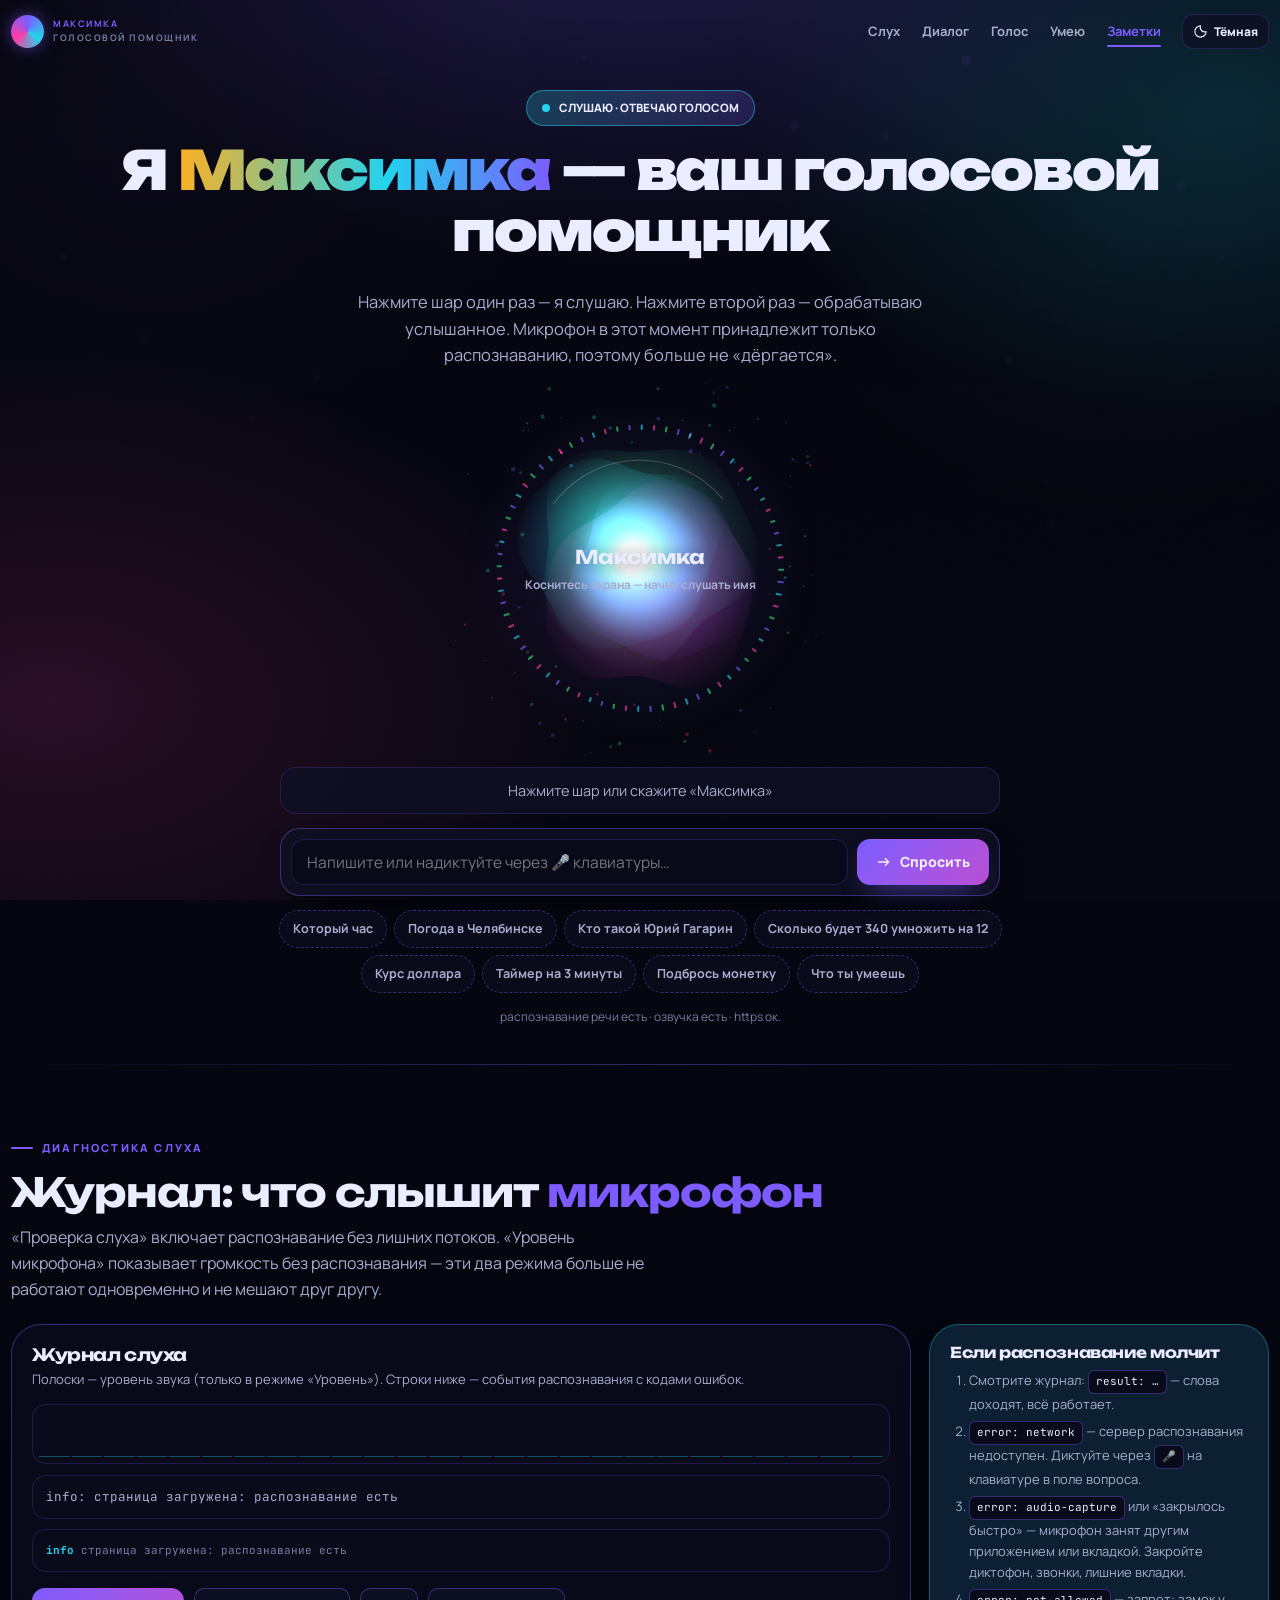
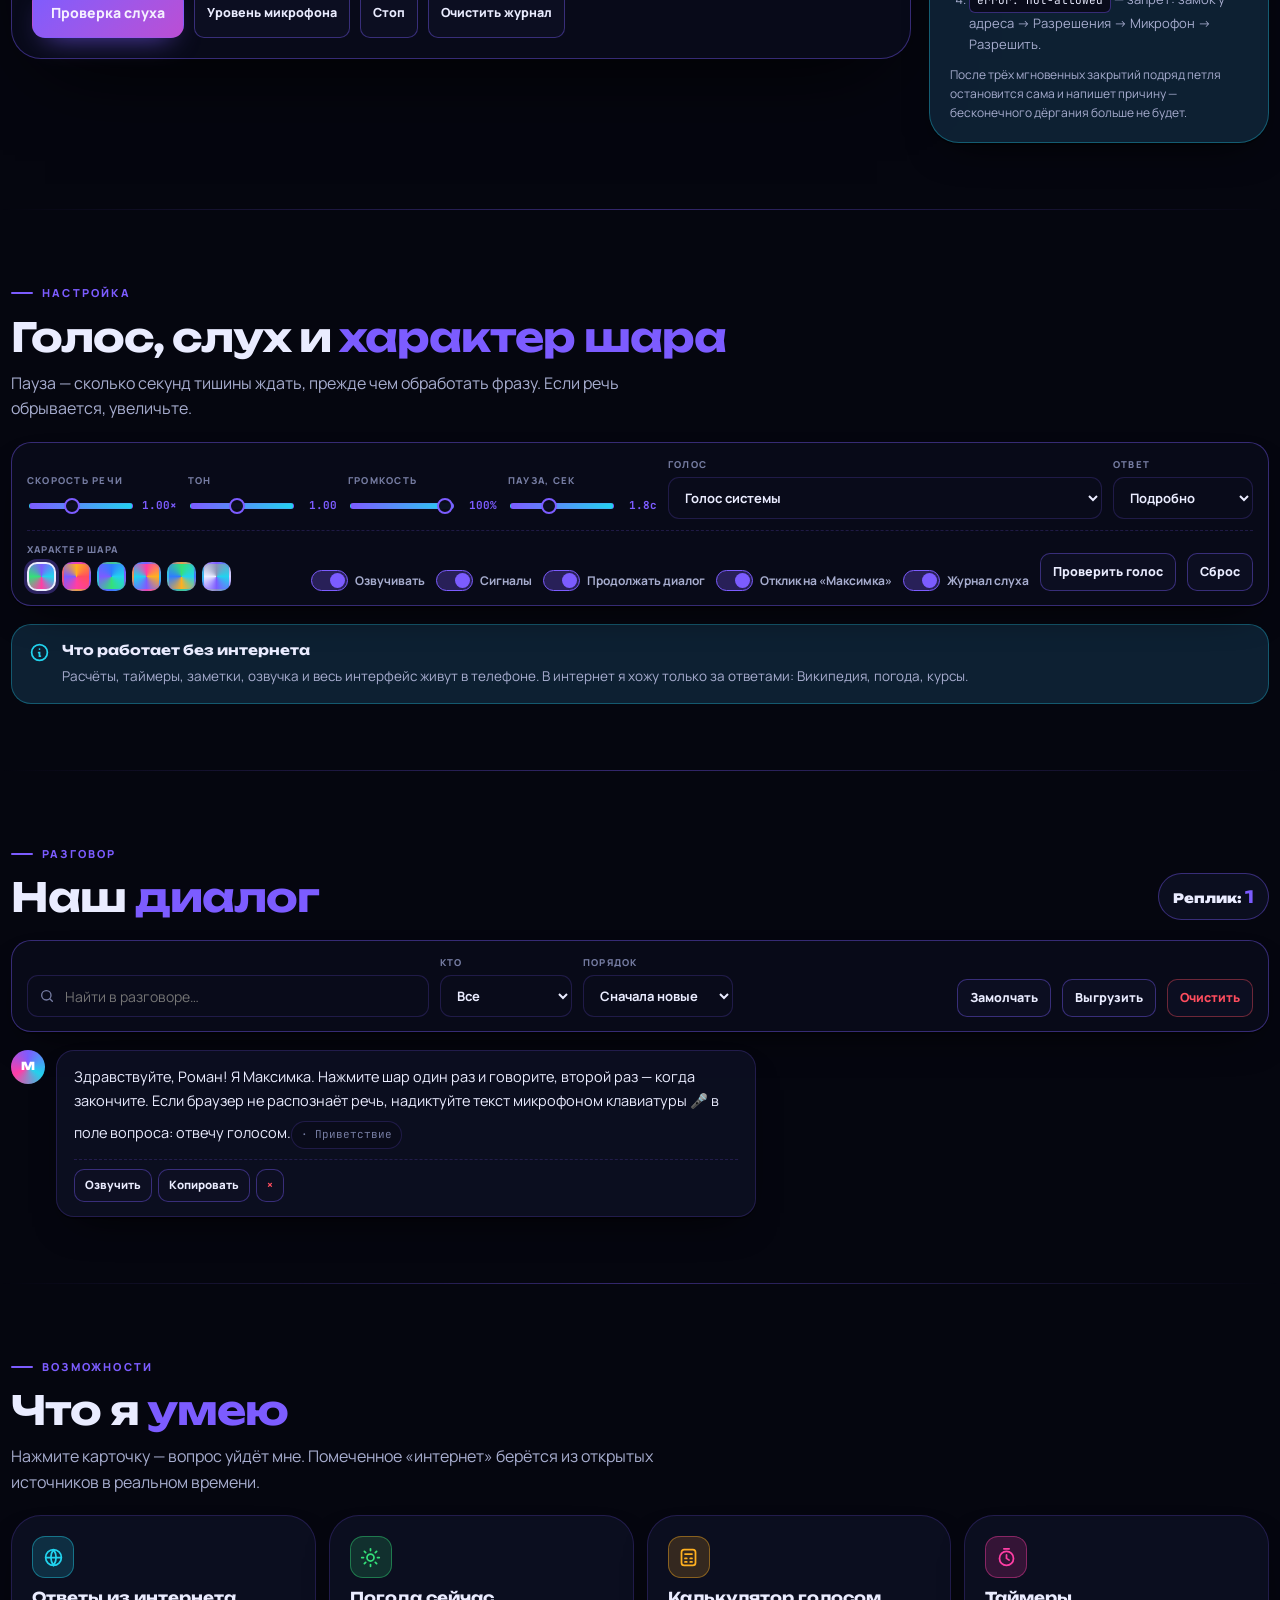
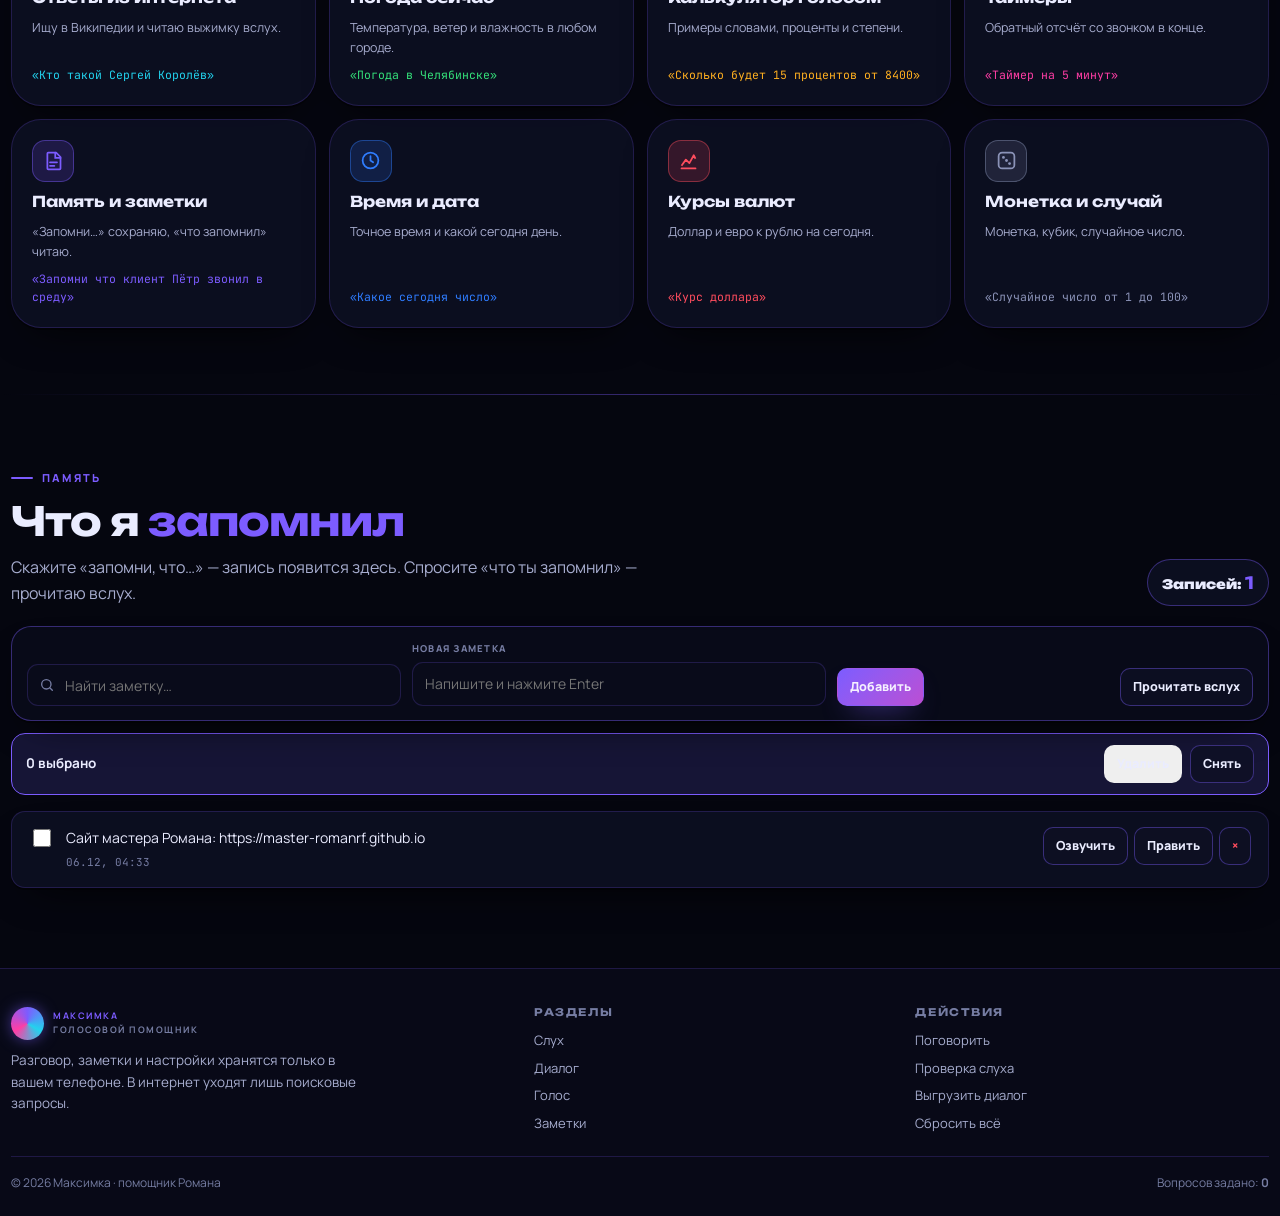
==== commit 531b7f1a: "Create maksimka.html" ====
--- a/maksimka.html
+++ b/maksimka.html
@@ -122,7 +122,6 @@
 .timerbar{width:min(720px,100%);display:none;align-items:center;gap:12px;padding:12px 16px;border-radius:16px;background:color-mix(in srgb,var(--amber) 12%,var(--surface));border:1px solid color-mix(in srgb,var(--amber) 46%,transparent)}
 .timerbar.on{display:flex}
 .timerbar b{font-family:var(--mono);font-size:22px;color:var(--amber)}
-/* PANEL */
 .panel{position:sticky;top:calc(var(--nav) + 8px);z-index:25;margin-top:20px;padding:14px 15px;border-radius:var(--rl);background:color-mix(in srgb,var(--surface2) 95%,transparent);backdrop-filter:blur(16px);-webkit-backdrop-filter:blur(16px);border:1px solid var(--bd2);box-shadow:var(--sh1)}
 .panel.static{position:static}
 .prow{display:flex;gap:11px;flex-wrap:wrap;align-items:flex-end}
@@ -158,7 +157,6 @@
 select:focus{outline:none;border-color:var(--accent)}
 .counter{font-family:var(--dsp);font-weight:900;font-size:13px;padding:9px 14px;border-radius:99px;background:var(--surface);border:1px solid var(--bd2);white-space:nowrap}
 .counter b{color:var(--accent);font-size:17px}
-/* EAR / DIAG */
 .eargrid{display:grid;grid-template-columns:1fr 340px;gap:18px;margin-top:22px;align-items:start}
 .earbox{padding:20px;border-radius:var(--rx);background:var(--surface2);border:1px solid var(--bd2);box-shadow:var(--sh2)}
 .earbox h3{font-size:17px;margin-bottom:5px}
@@ -176,7 +174,6 @@
 .kbcard ol{margin:0;padding-left:19px;font-size:13px;color:var(--txt2)}
 .kbcard li{margin-bottom:7px}
 .kbcard .kbd{display:inline-block;font-family:var(--mono);font-size:11px;padding:2px 7px;border-radius:6px;background:var(--bg2);border:1px solid var(--bd2);color:var(--txt)}
-/* CHAT */
 .chat{display:grid;gap:12px;margin-top:18px}
 .msg{display:flex;gap:11px;animation:min .4s cubic-bezier(.2,.7,.2,1) both}
 @keyframes min{from{opacity:0;transform:translateY(12px)}to{opacity:1;transform:none}}
@@ -196,7 +193,6 @@
 @keyframes tp{0%,60%,100%{opacity:.3;transform:translateY(0)}30%{opacity:1;transform:translateY(-4px)}}
 .empty{padding:32px 20px;text-align:center;border-radius:var(--rl);border:1px dashed var(--bd2);background:var(--surface)}
 .empty b{display:block;font-family:var(--dsp);font-size:16px;margin-bottom:6px}
-/* SKILLS */
 .sgrid{display:grid;grid-template-columns:repeat(auto-fill,minmax(250px,1fr));gap:13px;margin-top:20px}
 .skill{padding:20px;border-radius:var(--rx);background:var(--surface);border:1px solid var(--bd);box-shadow:var(--sh1);cursor:pointer;text-align:left;transition:.24s;display:flex;flex-direction:column;gap:8px}
 .skill:hover{transform:translateY(-5px);border-color:var(--c)}
@@ -205,7 +201,6 @@
 .skill b{font-family:var(--dsp);font-size:15px}
 .skill p{font-size:12.5px;color:var(--txt2);flex:1}
 .skill em{font-style:normal;font-family:var(--mono);font-size:11.5px;color:var(--c)}
-/* NOTES */
 .nlist{display:grid;gap:10px;margin-top:16px}
 .note{display:flex;gap:12px;align-items:flex-start;padding:15px 17px;border-radius:var(--rm);background:var(--surface);border:1px solid var(--bd);box-shadow:var(--sh1)}
 .note .ntxt{flex:1;font-size:14px;white-space:pre-wrap;word-break:break-word}
@@ -262,7 +257,7 @@
 <section class="hero" data-accent="violet"><div class="wrap" style="display:grid;place-items:center;gap:14px">
   <span class="spark rv"><i></i>СЛУШАЮ · ОТВЕЧАЮ ГОЛОСОМ</span>
   <h1 class="rv">Я <span class="g">Максимка</span> — ваш голосовой помощник</h1>
-  <p class="hlead rv">Нажмите шар один раз — я слушаю. Нажмите второй раз — обрабатываю то, что услышал. Если распознавание речи недоступно, говорите через микрофон клавиатуры: текст появится в поле вопроса.</p>
+  <p class="hlead rv">Нажмите шар один раз — я слушаю. Нажмите второй раз — обрабатываю услышанное. Микрофон в этот момент принадлежит только распознаванию, поэтому больше не «дёргается».</p>
   <button type="button" class="orb-btn rv" id="orb" aria-label="Нажмите, чтобы говорить с Максимкой">
     <canvas id="orbCv" width="740" height="740" aria-hidden="true"></canvas>
     <span class="orb-cap"><b id="orbTitle">Максимка</b><span id="orbSub">Нажмите шар — я начну слушать</span></span>
@@ -271,7 +266,7 @@
   <div class="timerbar" id="timerBar"><svg viewBox="0 0 24 24" width="20" height="20" fill="none" style="color:var(--amber)"><circle cx="12" cy="13" r="8" stroke="currentColor" stroke-width="2"/><path d="M12 9v4l3 2M9 2h6" stroke="currentColor" stroke-width="2" stroke-linecap="round"/></svg><b id="timerVal">00:00</b><span class="small" id="timerLabel">Таймер</span><span class="sp"></span><button type="button" class="btn g t" id="timerStop" style="color:var(--danger);border-color:color-mix(in srgb,var(--danger) 40%,transparent)">Отменить</button></div>
   <form class="ask rv" id="askForm">
     <label class="skip" for="askInput">Вопрос помощнику</label>
-    <input id="askInput" type="text" placeholder="Напишите или надиктуйте: «погода», «кто такой Гагарин»…" autocomplete="off">
+    <input id="askInput" type="text" placeholder="Напишите или надиктуйте через 🎤 клавиатуры…" autocomplete="off">
     <button class="btn p" type="submit"><svg viewBox="0 0 24 24" fill="none"><path d="M4 12h15m0 0-5-5m5 5-5 5" stroke="currentColor" stroke-width="2" stroke-linecap="round" stroke-linejoin="round"/></svg>Спросить</button>
   </form>
   <div class="quick rv" id="quick"></div>
@@ -282,27 +277,31 @@
 
 <section id="ear" class="pad" data-accent="cyan"><div class="wrap">
   <span class="eyebrow rv">Диагностика слуха</span>
-  <h2 class="h2 rv">Почему я мог <em>не слышать</em></h2>
-  <p class="sub rv">Здесь видно всё, что сообщает микрофон и распознавание: открытие, распознанные слова, коды ошибок, закрытие. Нажмите «Проверка слуха» и говорите — журнал покажет правду.</p>
+  <h2 class="h2 rv">Журнал: что слышит <em>микрофон</em></h2>
+  <p class="sub rv">«Проверка слуха» включает распознавание без лишних потоков. «Уровень микрофона» показывает громкость без распознавания — эти два режима больше не работают одновременно и не мешают друг другу.</p>
   <div class="eargrid">
     <div class="earbox rv">
       <h3>Журнал слуха</h3>
-      <p>Полоски — уровень звука из микрофона. Строки ниже — события распознавания речи с кодами ошибок.</p>
+      <p>Полоски — уровень звука (только в режиме «Уровень»). Строки ниже — события распознавания с кодами ошибок.</p>
       <div class="meter" id="meter"></div>
       <div class="srstat" id="srStat">ожидание проверки…</div>
       <div class="srlog" id="srLog">журнал пуст</div>
-      <div class="brow"><button type="button" class="btn p" id="earTest">Проверка слуха</button><button type="button" class="btn g t" id="earStop">Стоп</button><button type="button" class="btn g t" id="earClear">Очистить журнал</button></div>
+      <div class="brow">
+        <button type="button" class="btn p" id="earTest">Проверка слуха</button>
+        <button type="button" class="btn g t" id="earLevel">Уровень микрофона</button>
+        <button type="button" class="btn g t" id="earStop">Стоп</button>
+        <button type="button" class="btn g t" id="earClear">Очистить журнал</button>
+      </div>
     </div>
     <aside class="kbcard rv">
-      <h4>Если в журнале error: network</h4>
-      <p class="small muted" style="margin-bottom:10px">Это значит: браузер не достучался до сервера распознавания. Микрофон при этом исправен. Обход простой и надёжный:</p>
+      <h4>Если распознавание молчит</h4>
       <ol>
-        <li>Нажмите в поле вопроса сверху.</li>
-        <li>На клавиатуре телефона нажмите <span class="kbd">🎤</span> (микрофон Gboard или Samsung Keyboard).</li>
-        <li>Продиктуйте вопрос — телефон сам превратит речь в текст.</li>
-        <li>Нажмите «Спросить». Я отвечу голосом.</li>
+        <li>Смотрите журнал: <span class="kbd">result: …</span> — слова доходят, всё работает.</li>
+        <li><span class="kbd">error: network</span> — сервер распознавания недоступен. Диктуйте через <span class="kbd">🎤</span> на клавиатуре в поле вопроса.</li>
+        <li><span class="kbd">error: audio-capture</span> или «закрылось быстро» — микрофон занят другим приложением или вкладкой. Закройте диктофон, звонки, лишние вкладки.</li>
+        <li><span class="kbd">error: not-allowed</span> — запрет: замок у адреса → Разрешения → Микрофон → Разрешить.</li>
       </ol>
-      <p class="tiny muted" style="margin-top:10px">Этот путь не зависит от серверов распознавания в браузере и работает почти всегда.</p>
+      <p class="tiny muted" style="margin-top:10px">После трёх мгновенных закрытий подряд петля остановится сама и напишет причину — бесконечного дёргания больше не будет.</p>
     </aside>
   </div>
 </div></section>
@@ -312,7 +311,7 @@
 <section id="voice" class="pad" data-accent="green"><div class="wrap">
   <span class="eyebrow rv">Настройка</span>
   <h2 class="h2 rv">Голос, слух и <em>характер шара</em></h2>
-  <p class="sub rv">Всё применяется сразу. Пауза — сколько секунд ждать тишины, прежде чем обработать фразу.</p>
+  <p class="sub rv">Пауза — сколько секунд тишины ждать, прежде чем обработать фразу. Если речь обрывается, увеличьте.</p>
   <div class="panel rv" role="region" aria-label="Настройки голоса и слуха">
     <div class="prow">
       <div class="fld"><label for="vRate">Скорость речи</label><div class="rwrap"><input type="range" id="vRate" min="0.6" max="1.6" step="0.05"><span class="rval" id="vRateV"></span></div></div>
@@ -335,7 +334,7 @@
     </div>
   </div>
   <div class="notebox rv"><svg viewBox="0 0 24 24" fill="none"><circle cx="12" cy="12" r="9" stroke="currentColor" stroke-width="2"/><path d="M12 8h.01M11 12h1v4h1" stroke="currentColor" stroke-width="2" stroke-linecap="round"/></svg>
-    <div><b>Что работает без интернета</b>Расчёты, таймеры, заметки, озвучка и весь интерфейс живут в телефоне. В интернет я хожу только за ответами: Википедия, погода, курсы. Разговор и заметки никуда не отправляются.</div></div>
+    <div><b>Что работает без интернета</b>Расчёты, таймеры, заметки, озвучка и весь интерфейс живут в телефоне. В интернет я хожу только за ответами: Википедия, погода, курсы.</div></div>
 </div></section>
 
 <div class="rule"></div>
@@ -407,8 +406,8 @@
 "use strict";
 var $=function(s,r){return (r||document).querySelector(s)};
 var $$=function(s,r){return Array.prototype.slice.call((r||document).querySelectorAll(s))};
-var LS={get:function(k,f){try{var v=localStorage.getItem('mx2_'+k);return v?JSON.parse(v):f}catch(e){return f}},
-set:function(k,v){try{localStorage.setItem('mx2_'+k,JSON.stringify(v))}catch(e){}}};
+var LS={get:function(k,f){try{var v=localStorage.getItem('mx3_'+k);return v?JSON.parse(v):f}catch(e){return f}},
+set:function(k,v){try{localStorage.setItem('mx3_'+k,JSON.stringify(v))}catch(e){}}};
 var reduced=matchMedia('(prefers-reduced-motion: reduce)').matches,root=document.documentElement;
 var WPAL={
  aurora:{n:'Аврора',h:[[124,92,255],[34,211,238],[255,62,165],[52,224,122]]},
@@ -417,7 +416,7 @@
  candy:{n:'Карамель',h:[[255,62,165],[255,176,32],[124,92,255],[34,211,238]]},
  forest:{n:'Хвоя',h:[[52,224,122],[34,211,238],[255,176,32],[47,125,255]]},
  mono:{n:'Сталь',h:[[139,147,184],[34,211,238],[124,92,255],[234,236,255]]}};
-var DEF={pal:'aurora',rate:1,pitch:1,vol:1,voice:'',len:'full',sil:1.6,speak:true,beep:true,auto:true,wake:true,log:true,sound:true};
+var DEF={pal:'aurora',rate:1,pitch:1,vol:1,voice:'',len:'full',sil:1.8,speak:true,beep:true,auto:true,wake:true,log:true,sound:true};
 var cfg=Object.assign({},DEF,LS.get('cfg',{}));
 var history=LS.get('hist',[]);
 var notes=LS.get('notes',null);
@@ -427,12 +426,11 @@
 var state='sleep',lastAnswer='',timer=null,timerInt=null;
 function persist(){LS.set('cfg',cfg);LS.set('hist',history.slice(-120));LS.set('notes',notes);LS.set('q',qCount)}
 
-/* utils */
 var tw=$('#toasts');
 function toast(m){var el=document.createElement('div');el.className='toast';
 el.innerHTML='<span class="tdot"></span><span style="flex:1"></span>';el.children[1].textContent=m;
 tw.appendChild(el);requestAnimationFrame(function(){el.classList.add('in')});
-setTimeout(function(){el.classList.remove('in');setTimeout(function(){el.remove()},320)},4200)}
+setTimeout(function(){el.classList.remove('in');setTimeout(function(){el.remove()},320)},4600)}
 function copyText(t,label,onFail){var done=function(){toast(label||'Скопировано');tone(880,.1)};
 var legacy=function(){var ta=document.createElement('textarea');ta.value=t;ta.setAttribute('readonly','');
  ta.style.cssText='position:fixed;top:0;left:0;opacity:0';document.body.appendChild(ta);ta.select();ta.setSelectionRange(0,t.length);
@@ -454,14 +452,26 @@
 function chimeDown(){tone(520,.12);setTimeout(function(){tone(390,.16)},90)}
 function alarm(){var i=0;var t=setInterval(function(){tone(880,.16,'triangle',.1);setTimeout(function(){tone(1180,.16,'triangle',.1)},170);
  if(++i>=5)clearInterval(t)},420)}
-var analyser=null,micStream=null,freq=null;
-function getMic(cb){if(analyser)return cb(analyser);
- if(!navigator.mediaDevices||!navigator.mediaDevices.getUserMedia)return cb(null);
- navigator.mediaDevices.getUserMedia({audio:true}).then(function(s){micStream=s;var a=ac();if(!a)return cb(null);
-  try{var src=a.createMediaStreamSource(s);analyser=a.createAnalyser();analyser.fftSize=128;analyser.smoothingTimeConstant=.72;
-   src.connect(analyser);freq=new Uint8Array(analyser.frequencyBinCount);cb(analyser)}catch(e){cb(null)}}).catch(function(){cb(null)})}
-function dropMic(){if(micStream){micStream.getTracks().forEach(function(t){t.stop()});micStream=null}analyser=null;freq=null;
- $('#meter').classList.remove('live')}
+
+/* mic stream: ONLY for level mode, never during recognition */
+var analyser=null,micStream=null,freq=null,levelOn=false,levelTO=null;
+function dropMic(){if(micStream){micStream.getTracks().forEach(function(t){t.stop()});micStream=null}
+ analyser=null;freq=null;$('#meter').classList.remove('live')}
+function levelTest(){
+ if(levelOn){stopLevel();return}
+ pauseRec();wantRec=false;mode='idle';blocked=false;
+ if(!navigator.mediaDevices||!navigator.mediaDevices.getUserMedia){toast('Браузер не даёт микрофон');return}
+ navigator.mediaDevices.getUserMedia({audio:true}).then(function(s){
+  micStream=s;levelOn=true;$('#meter').classList.add('live');$('#earLevel').textContent='Стоп уровень';
+  var a=ac();
+  if(a){try{var src=a.createMediaStreamSource(s);analyser=a.createAnalyser();analyser.fftSize=128;analyser.smoothingTimeConstant=.72;
+   src.connect(analyser);freq=new Uint8Array(analyser.frequencyBinCount)}catch(e){}}
+  logSR('level','уровень включён, распознавание выключено');
+  toast('Говорите — полоски двигаются. Распознавание сейчас выключено, микрофон ничем не занят');
+  levelTO=setTimeout(function(){if(levelOn)stopLevel()},20000);
+ }).catch(function(e){logSR('error','уровень: '+e.name);toast('Не удалось открыть микрофон: '+e.name)})}
+function stopLevel(){levelOn=false;clearTimeout(levelTO);dropMic();$('#earLevel').textContent='Уровень микрофона';
+ logSR('level','уровень выключен')}
 
 /* SR log */
 var srLines=[];
@@ -469,10 +479,9 @@
  var t=new Date().toLocaleTimeString('ru-RU');
  srLines.unshift(t+'  '+kind+'  '+msg);
  if(srLines.length>60)srLines.pop();
- var box=$('#srLog');
- if(cfg.log)box.innerHTML=srLines.map(function(l){return '<b>'+l.split('  ')[1]+'</b> '+l.split('  ').slice(2).join(' ')}).join('\n');
+ if(cfg.log)$('#srLog').innerHTML=srLines.map(function(l){var p=l.split('  ');return '<b>'+p[1]+'</b> '+p.slice(2).join(' ')}).join('\n');
  var st=$('#srStat');st.textContent=kind+': '+msg;
- st.className='srstat'+(kind==='error'?' err':kind==='result'||kind==='start'?' ok':'')}
+ st.className='srstat'+(kind==='error'?' err':(kind==='result'||kind==='start'?' ok':''))}
 $('#earClear').onclick=function(){srLines=[];$('#srLog').textContent='журнал пуст';$('#srStat').className='srstat';$('#srStat').textContent='журнал очищен'};
 
 /* speech out */
@@ -499,18 +508,19 @@
   synth.speak(u)}catch(e){speaking=false;if(after)after()}}
 function hush(){try{if(synth)synth.cancel()}catch(e){}speaking=false;setState(cfg.wake?'wake':'sleep')}
 
-/* speech in */
+/* speech in — single owner of the mic */
 var SR=window.SpeechRecognition||window.webkitSpeechRecognition;
-var rec=null,recOn=false,wantRec=false,mode='idle',buf='',silenceT=null,restartT=null,fatal=false,listenSec=0,listenInt=null;
+var rec=null,recOn=false,wantRec=false,mode='idle',buf='',silenceT=null,restartT=null,fatal=false,blocked=false;
+var listenSec=0,listenInt=null,lastStart=0,quickEnds=0,gotRes=false;
 function buildRec(){if(!SR||fatal)return null;
  var r=new SR();r.lang='ru-RU';r.continuous=true;r.interimResults=true;r.maxAlternatives=1;
- r.onstart=function(){recOn=true;logSR('start','микрофон открыт, слушаю');getMic(function(a){if(a)$('#meter').classList.add('live')})};
+ r.onstart=function(){recOn=true;lastStart=Date.now();gotRes=false;logSR('start','микрофон открыт, слушаю')};
  r.onresult=function(e){
   var interim='',final='';
   for(var i=e.resultIndex;i<e.results.length;i++){var t=e.results[i][0].transcript;
    if(e.results[i].isFinal)final+=t;else interim+=t}
   var live=(final||interim).trim();if(!live)return;
-  logSR('result',live);
+  gotRes=true;logSR('result',live);
   if(mode==='idle'){
    $('#heardText').textContent='Слышу: '+live;$('#heard').classList.add('live');
    if(cfg.wake&&/максим|макс\b/.test(norm(live)))wake(live)}
@@ -521,29 +531,42 @@
  };
  r.onerror=function(e){recOn=false;
   logSR('error',(e.error||'?')+(e.message?' ('+e.message+')':''));
-  if(e.error==='not-allowed'||e.error==='service-not-allowed'){fatal=true;wantRec=false;dropMic();setState('sleep');
-   toast('Микрофон запрещён браузером. Нажмите замок у адреса → Разрешения → Микрофон → Разрешить');envHint();return}
-  if(e.error==='network'){toast('Сервер распознавания недоступен (error: network). Говорите через 🎤 на клавиатуре или пишите текстом — я отвечу голосом');return}
-  if(e.error==='no-speech'){if(mode==='cmd')toast('Не расслышал речи — нажмите шар и скажите ближе к телефону');return}
-  if(e.error==='aborted')return};
- r.onend=function(){recOn=false;logSR('end','распознавание закрылось');
+  if(e.error==='not-allowed'||e.error==='service-not-allowed'){fatal=true;wantRec=false;setState('sleep');
+   toast('Микрофон запрещён браузером: замок у адреса → Разрешения → Микрофон → Разрешить');envHint();return}
+  if(e.error==='audio-capture'){wantRec=false;blocked=true;setState('sleep');
+   toast('Микрофон занят другим приложением или вкладкой (audio-capture). Закройте диктофон, звонки и лишние вкладки');return}
+  if(e.error==='network'){toast('Сервер распознавания недоступен (network). Диктуйте через 🎤 на клавиатуре или пишите — отвечу голосом');return}
+  if(e.error==='no-speech'){if(mode==='cmd')toast('Не расслышал речи: скажите ближе к телефону или увеличьте «Паузу»');return}};
+ r.onend=function(){recOn=false;
+  var dt=Date.now()-lastStart;
+  if(!gotRes&&dt<1600){quickEnds++;
+   logSR('end','закрылось быстро через '+dt+' мс (попытка '+quickEnds+')');
+   if(quickEnds>=3){wantRec=false;blocked=true;mode='idle';stopListenTimer();setState('sleep');
+    logSR('block','петля остановлена: распознавание не держится');
+    toast('Распознавание закрывается мгновенно. Обычно микрофон занят другим приложением/вкладкой или сервис недоступен. Проверьте «Уровень микрофона», затем диктуйте через 🎤 клавиатуры');
+    return}}
+  else{quickEnds=0;logSR('end','распознавание закрылось')}
   if(mode==='cmd'&&buf.trim()){finishCmd();return}
-  if(wantRec&&!speaking&&!document.hidden){clearTimeout(restartT);restartT=setTimeout(startRec,380)}
-  else{dropMic();if(!speaking)setState(cfg.wake&&wantRec?'wake':'sleep');stopListenTimer()}};
+  if(wantRec&&!blocked&&!speaking&&!document.hidden){clearTimeout(restartT);restartT=setTimeout(startRec,600)}
+  else{if(!speaking)setState(cfg.wake&&wantRec?'wake':'sleep');stopListenTimer()}};
  return r}
-function startRec(){if(!SR||fatal||recOn||speaking)return;
+function startRec(){
+ if(!SR||fatal||blocked||recOn||speaking)return;
+ if(levelOn)stopLevel();      /* free the mic first */
+ dropMic();                   /* release any held stream */
  if(!rec)rec=buildRec();if(!rec)return;
- try{rec.start();logSR('call','запуск распознавания')}catch(e){logSR('call','повторный запуск через 0.6с');clearTimeout(restartT);restartT=setTimeout(function(){try{if(!recOn)rec.start()}catch(_){}},600)}}
+ try{rec.start();logSR('call','запуск распознавания')}
+ catch(e){logSR('call','повторный запуск через 0.7с');clearTimeout(restartT);restartT=setTimeout(function(){try{if(!recOn)rec.start()}catch(_){}},700)}}
 function pauseRec(){clearTimeout(restartT);clearTimeout(silenceT);
  try{if(rec&&recOn)rec.stop()}catch(e){}recOn=false}
-function stopRec(){pauseRec();wantRec=false;dropMic();stopListenTimer()}
-function resumeRec(){if(wantRec&&!fatal&&!speaking){clearTimeout(restartT);restartT=setTimeout(startRec,300)}}
+function stopRec(){pauseRec();wantRec=false;stopListenTimer()}
+function resumeRec(){if(wantRec&&!fatal&&!blocked&&!speaking){clearTimeout(restartT);restartT=setTimeout(startRec,350)}}
 function startListenTimer(){stopListenTimer();listenSec=0;
  listenInt=setInterval(function(){listenSec++;
   if(mode==='cmd')$('#heardText').textContent=(buf||'Слушаю…')+'  ·  '+listenSec+' с'},1000)}
 function stopListenTimer(){if(listenInt)clearInterval(listenInt);listenInt=null}
 function wake(live){var after=String(live||'').replace(/^.*?(максимка|максим|макс)\s*/i,'').trim();
- chimeUp();logSR('wake','услышал имя');mode='cmd';buf='';setState('listen');startListenTimer();
+ chimeUp();logSR('wake','услышал имя');blocked=false;mode='cmd';buf='';setState('listen');startListenTimer();
  $('#heard').classList.add('live');
  if(after.length>3){buf=after;$('#heardText').textContent=after;clearTimeout(silenceT);silenceT=setTimeout(finishCmd,900)}
  else $('#heardText').textContent='Слушаю вас… говорите'}
@@ -555,20 +578,21 @@
 function pushToTalk(){
  if(speaking){hush();return}
  if(mode==='cmd'){finishCmd();return}
- if(!SR||fatal){$('#askInput').focus();toast('Распознавание речи здесь недоступно. Надиктуйте текст микрофоном клавиатуры 🎤 или напишите');return}
- wantRec=true;startRec();wake('')}
-
-/* ear test */
+ if(!SR||fatal){$('#askInput').focus();toast('Распознавания речи здесь нет. Надиктуйте текст микрофоном клавиатуры 🎤 или напишите');return}
+ blocked=false;wantRec=true;wake('')}
+
+/* ear buttons */
 var earOn=false;
 $('#earTest').onclick=function(){
- if(!SR){logSR('error','SpeechRecognition отсутствует в этом браузере');
+ if(!SR){logSR('error','SpeechRecognition отсутствует');
   toast('Распознавания речи нет в этом браузере. Откройте в Chrome или диктуйте через 🎤 клавиатуры');return}
- if(earOn){pauseRec();earOn=false;$('#earStop').disabled=true;$('#earTest').textContent='Проверка слуха';return}
- earOn=true;wantRec=true;mode='cmd';buf='';$('#earStop').disabled=false;$('#earTest').textContent='Слушаю… стоп';
- startRec();startListenTimer();setState('listen');
- $('#heardText').textContent='Говорите — журнал показывает каждое слово';$('#heard').classList.add('live')};
-$('#earStop').onclick=function(){earOn=false;wantRec=false;mode='idle';stopRec();$('#earStop').disabled=true;
- $('#earTest').textContent='Проверка слуха';$('#heard').classList.remove('live');setState('sleep');logSR('stop','проверка остановлена')};
+ if(earOn){pauseRec();earOn=false;$('#earTest').textContent='Проверка слуха';return}
+ stopLevel();earOn=true;blocked=false;wantRec=true;mode='cmd';buf='';
+ $('#earTest').textContent='Слушаю… стоп';startRec();startListenTimer();setState('listen');
+ $('#heardText').textContent='Говорите — журнал покажет каждое слово';$('#heard').classList.add('live')};
+$('#earLevel').onclick=levelTest;
+$('#earStop').onclick=function(){earOn=false;wantRec=false;mode='idle';blocked=false;stopRec();stopLevel();
+ $('#earTest').textContent='Проверка слуха';$('#heard').classList.remove('live');setState('sleep');logSR('stop','остановлено вручную')};
 $('#fEar').onclick=function(){go('#ear');$('#earTest').click()};
 
 /* state */
@@ -650,9 +674,9 @@
   return Promise.resolve({text:'Хорошо, засыпаю. Разбудите нажатием на шар.',src:'Команда'})}
  if(/(повтори|еще раз|ещё раз)/.test(q)&&lastAnswer)return Promise.resolve({text:lastAnswer,src:'Повтор',repeat:true});
  if(/(как тебя зовут|кто ты|ты кто|представься)/.test(q))
-  return Promise.resolve({text:'Я Максимка, голосовой помощник Романа. Ищу ответы в интернете, показываю погоду, считаю, ставлю таймеры и запоминаю. Позовите по имени — откликнусь.',src:'О себе'});
+  return Promise.resolve({text:'Я Максимка, голосовой помощник Романа. Ищу ответы в интернете, показываю погоду, считаю, ставлю таймеры и запоминаю.',src:'О себе'});
  if(/(что ты умеешь|помощь|команды|возможности)/.test(q))
-  return Promise.resolve({text:'Я ищу ответы в Википедии, показываю погоду и курсы валют, считаю примеры, ставлю таймеры, называю время и дату, запоминаю заметки и подбрасываю монетку. Спросите словами.',src:'Справка'});
+  return Promise.resolve({text:'Я ищу ответы в Википедии, показываю погоду и курсы валют, считаю примеры, ставлю таймеры, называю время и дату, запоминаю заметки и подбрасываю монетку.',src:'Справка'});
  if(/(который час|сколько времени|текущее время|время сейчас)/.test(q)){
   var d=new Date();return Promise.resolve({text:'Сейчас '+d.toLocaleTimeString('ru-RU',{hour:'2-digit',minute:'2-digit'})+'.',src:'Часы'})}
  if(/(какое сегодня число|какая дата|какой день|сегодняшняя дата)/.test(q)){
@@ -704,7 +728,7 @@
   box.remove();lastAnswer=res.text;pushBot(res.text,res.src);
   if(res.silent){setState(cfg.wake?'wake':'sleep');resumeRec();return}
   speak(res.text,function(){
-   if(cfg.auto&&cfg.speak&&wantRec&&!fatal){mode='cmd';buf='';setState('listen');startListenTimer();
+   if(cfg.auto&&cfg.speak&&wantRec&&!fatal&&!blocked){mode='cmd';buf='';setState('listen');startListenTimer();
     $('#heardText').textContent='Слушаю продолжение…';$('#heard').classList.add('live');
     resumeRec();clearTimeout(silenceT);
     silenceT=setTimeout(function(){if(mode==='cmd'&&!buf.trim()){mode='idle';$('#heard').classList.remove('live');stopListenTimer();setState(cfg.wake?'wake':'sleep')}},8000)}
@@ -785,7 +809,8 @@
  var micAmp=0;
  if(analyser&&freq){analyser.getByteFrequencyData(freq);var s=0;for(var i=0;i<freq.length;i++)s+=freq[i];
   micAmp=Math.min(1,(s/freq.length)/95)}
- var targetAmp=tg.amp+((state==='listen'||state==='speak')?micAmp*.55:0);
+ var targetAmp=tg.amp+((state==='listen'||state==='speak')?micAmp*.55:(state==='listen'?0:0));
+ if(state==='listen'&&!analyser)targetAmp=tg.amp+.18*Math.abs(Math.sin(T*3));
  cur.amp=lerp(cur.amp,targetAmp,.08);cur.rot=lerp(cur.rot,tg.rot,.05);cur.glow=lerp(cur.glow,tg.glow,.05);
  var cx0=W/2,cy0=H/2,R=Math.min(W,H)*.5*.94;
  g.clearRect(0,0,W,H);
@@ -842,7 +867,7 @@
  g.strokeStyle='rgba(255,255,255,'+(light?.16:.2)+')';g.lineWidth=Math.max(1,R*.006);
  g.beginPath();g.arc(cx0,cy0,R*.62,-2.5,-.7);g.stroke()}
 
-/* background */
+/* background + meter loop */
 var bgc=$('#bg'),bx=bgc.getContext('2d'),BW=0,BH=0,orbs=[],pts=[];
 var Z={amber:[255,176,32],cyan:[34,211,238],green:[52,224,122],violet:[168,85,247]};
 function sizeBg(){var d=Math.min(devicePixelRatio||1,1.6);BW=bgc.clientWidth;BH=bgc.clientHeight;
@@ -859,7 +884,7 @@
 var meterBars=[];
 (function(){var m=$('#meter');for(var i=0;i<26;i++){var b=document.createElement('i');m.appendChild(b);meterBars.push(b)}})();
 function meterLoop(){
- if(analyser&&freq){analyser.getByteFrequencyData(freq);
+ if(analyser&&freq&&levelOn){analyser.getByteFrequencyData(freq);
   for(var i=0;i<meterBars.length;i++){var v=freq[Math.floor(i*freq.length/meterBars.length)]/255;
    meterBars[i].style.height=Math.max(3,v*100)+'%'}}
  T+=reduced?0:.016;paint();drawOrb();raf=requestAnimationFrame(meterLoop)}
@@ -868,6 +893,7 @@
 sizeBg();sizeOrb();paint();drawOrb();startLoop();
 var rz;addEventListener('resize',function(){clearTimeout(rz);rz=setTimeout(function(){sizeBg();sizeOrb();paint();drawOrb()},150)});
 document.addEventListener('visibilitychange',function(){if(document.hidden){if(raf)cancelAnimationFrame(raf);raf=null;pauseRec()}else{startLoop();resumeRec()}});
+addEventListener('pagehide',function(){pauseRec();stopLevel()});
 
 /* voice panel */
 var pw=$('#palChips');
@@ -891,7 +917,7 @@
 [['vSpeak','speak'],['vBeep','beep'],['vAuto','auto'],['vWake','wake'],['vLog','log']].forEach(function(p){
  $('#'+p[0]).onchange=function(e){cfg[p[1]]=e.target.checked;persist();syncVoice();
   if(p[1]==='speak'&&!e.target.checked)hush();
-  if(p[1]==='wake'){if(cfg.wake){wantRec=true;startRec();setState('wake')}else{wantRec=false;pauseRec();setState('sleep')}}}});
+  if(p[1]==='wake'){if(cfg.wake){wantRec=true;blocked=false;startRec();setState('wake')}else{wantRec=false;pauseRec();setState('sleep')}}}});
 $('#vTest').onclick=function(){speak('Проверка связи. Я Максимка, голосовой помощник Романа. Слышно меня хорошо?')};
 $('#vReset').onclick=function(){Object.assign(cfg,DEF);persist();syncVoice();toast('Настройки сброшены')};
 
@@ -901,21 +927,21 @@
 QUICK.forEach(function(t){var b=document.createElement('button');b.type='button';b.className='qchip';b.textContent=t;
  b.onclick=function(){ask(t)};qw.appendChild(b)});
 var SKILLS=[
-{c:'var(--cyan)',t:'Ответы из интернета',d:'Ищу в Википедии и читаю выжимку вслух: люди, события, наука, города.',ex:'Кто такой Сергей Королёв',
+{c:'var(--cyan)',t:'Ответы из интернета',d:'Ищу в Википедии и читаю выжимку вслух.',ex:'Кто такой Сергей Королёв',
  i:'<circle cx="12" cy="12" r="9" stroke="currentColor" stroke-width="2"/><path d="M3 12h18M12 3a15 15 0 0 1 0 18a15 15 0 0 1 0-18" stroke="currentColor" stroke-width="2"/>'},
-{c:'var(--green)',t:'Погода сейчас',d:'Температура, ощущается как, ветер и влажность в любом городе.',ex:'Погода в Челябинске',
+{c:'var(--green)',t:'Погода сейчас',d:'Температура, ветер и влажность в любом городе.',ex:'Погода в Челябинске',
  i:'<circle cx="12" cy="12" r="4" stroke="currentColor" stroke-width="2"/><path d="M12 2v2M12 20v2M2 12h2M20 12h2M5 5l1.5 1.5M17.5 17.5L19 19M19 5l-1.5 1.5M6.5 17.5L5 19" stroke="currentColor" stroke-width="2" stroke-linecap="round"/>'},
-{c:'var(--amber)',t:'Калькулятор голосом',d:'Считаю примеры словами, проценты и степени.',ex:'Сколько будет 15 процентов от 8400',
+{c:'var(--amber)',t:'Калькулятор голосом',d:'Примеры словами, проценты и степени.',ex:'Сколько будет 15 процентов от 8400',
  i:'<rect x="4" y="3" width="16" height="18" rx="3" stroke="currentColor" stroke-width="2"/><path d="M8 8h8M8 13h2M14 13h2M8 17h2M14 17h2" stroke="currentColor" stroke-width="2" stroke-linecap="round"/>'},
 {c:'var(--magenta)',t:'Таймеры',d:'Обратный отсчёт со звонком в конце.',ex:'Таймер на 5 минут',
  i:'<circle cx="12" cy="13" r="8" stroke="currentColor" stroke-width="2"/><path d="M12 9v4l3 2M9 2h6" stroke="currentColor" stroke-width="2" stroke-linecap="round"/>'},
-{c:'var(--violet)',t:'Память и заметки',d:'«Запомни…» — сохраняю, «что ты запомнил» — читаю вслух.',ex:'Запомни что клиент Пётр звонил в среду',
+{c:'var(--violet)',t:'Память и заметки',d:'«Запомни…» сохраняю, «что запомнил» читаю.',ex:'Запомни что клиент Пётр звонил в среду',
  i:'<path d="M6 3h9l5 5v13a1 1 0 0 1-1 1H6a1 1 0 0 1-1-1V4a1 1 0 0 1 1-1Z" stroke="currentColor" stroke-width="2" stroke-linejoin="round"/><path d="M14 3v6h6M8 14h8M8 18h5" stroke="currentColor" stroke-width="2" stroke-linecap="round"/>'},
 {c:'var(--blue)',t:'Время и дата',d:'Точное время и какой сегодня день.',ex:'Какое сегодня число',
  i:'<circle cx="12" cy="12" r="9" stroke="currentColor" stroke-width="2"/><path d="M12 7v5l3 2" stroke="currentColor" stroke-width="2" stroke-linecap="round"/>'},
 {c:'var(--red)',t:'Курсы валют',d:'Доллар и евро к рублю на сегодня.',ex:'Курс доллара',
  i:'<path d="M4 18l5-7 4 4 5-9 2 4" stroke="currentColor" stroke-width="2" stroke-linejoin="round"/><path d="M4 21h16" stroke="currentColor" stroke-width="2" stroke-linecap="round"/>'},
-{c:'var(--cool)',t:'Монетка и случай',d:'Монетка, кубик, случайное число в диапазоне.',ex:'Случайное число от 1 до 100',
+{c:'var(--cool)',t:'Монетка и случай',d:'Монетка, кубик, случайное число.',ex:'Случайное число от 1 до 100',
  i:'<rect x="3" y="3" width="18" height="18" rx="4" stroke="currentColor" stroke-width="2"/><circle cx="8.5" cy="8.5" r="1.6" fill="currentColor"/><circle cx="15.5" cy="15.5" r="1.6" fill="currentColor"/><circle cx="12" cy="12" r="1.6" fill="currentColor"/>'}];
 var sg=$('#skillGrid');
 SKILLS.forEach(function(s){var b=document.createElement('button');b.type='button';b.className='skill rv';b.style.setProperty('--c',s.c);
@@ -1005,22 +1031,20 @@
 var ro=new IntersectionObserver(function(es){es.forEach(function(e){if(e.isIntersecting){e.target.classList.add('shown');ro.unobserve(e.target)}})},{threshold:.07,rootMargin:'0px 0px -4% 0px'});
 $$('.rv').forEach(function(el,i){el.style.setProperty('--d',(i%6)*55+'ms');ro.observe(el)});
 
-/* env */
 function envHint(){var a=[];
  a.push(SR&&!fatal?'распознавание речи есть':'распознавания речи нет — диктуйте клавиатурой 🎤');
  a.push(synth?'озвучка есть':'озвучки нет');
  a.push(window.isSecureContext?'https ок':'нужен https');
  $('#envHint').textContent=a.join(' · ')+'.'}
 
-/* boot */
 $('#yr').textContent=String(new Date().getFullYear());
 syncVoice();renderChat();renderNotes();envHint();setState('sleep');
-logSR('info','страница загружена, браузер: '+(SR?'есть распознавание':'нет распознавания'));
+logSR('info','страница загружена: '+(SR?'распознавание есть':'распознавания нет'));
 if(!history.length){
- history.push({role:'bot',text:'Здравствуйте, Роман! Я Максимка. Нажмите шар один раз и говорите — второй раз нажмите, когда закончите. Если браузер не распознаёт речь, надиктуйте текст микрофоном клавиатуры 🎤 в поле вопроса.',src:'Приветствие',ts:Date.now()});
+ history.push({role:'bot',text:'Здравствуйте, Роман! Я Максимка. Нажмите шар один раз и говорите, второй раз — когда закончите. Если браузер не распознаёт речь, надиктуйте текст микрофоном клавиатуры 🎤 в поле вопроса: отвечу голосом.',src:'Приветствие',ts:Date.now()});
  persist();renderChat()}
 if(SR&&cfg.wake){
- var boot=function(){wantRec=true;startRec();setState('wake');
+ var boot=function(){wantRec=true;blocked=false;startRec();setState('wake');
   document.removeEventListener('pointerdown',boot);document.removeEventListener('keydown',boot)};
  document.addEventListener('pointerdown',boot,{once:true});
  document.addEventListener('keydown',boot,{once:true});
@@ -1029,4 +1053,4 @@
 })();
 </script>
 </body>
-        </html>
+                                                                                                                           </html>
